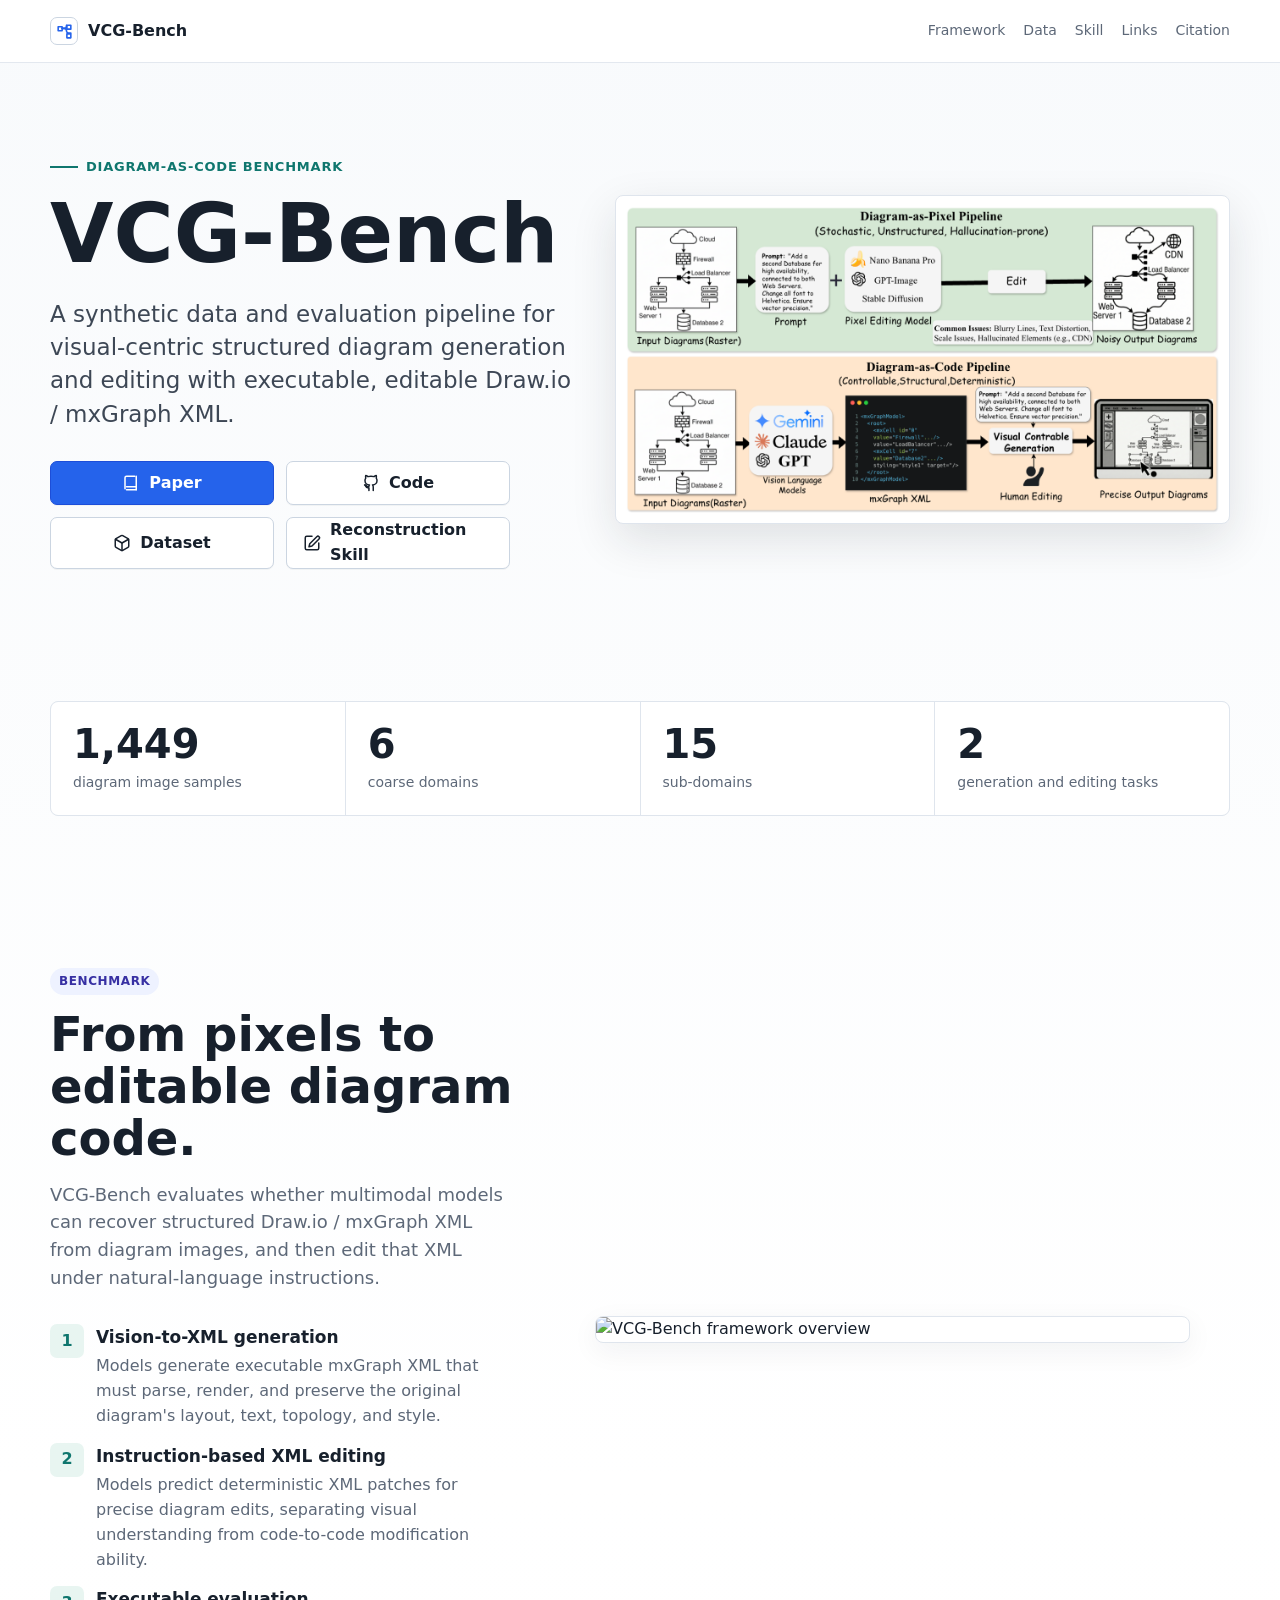
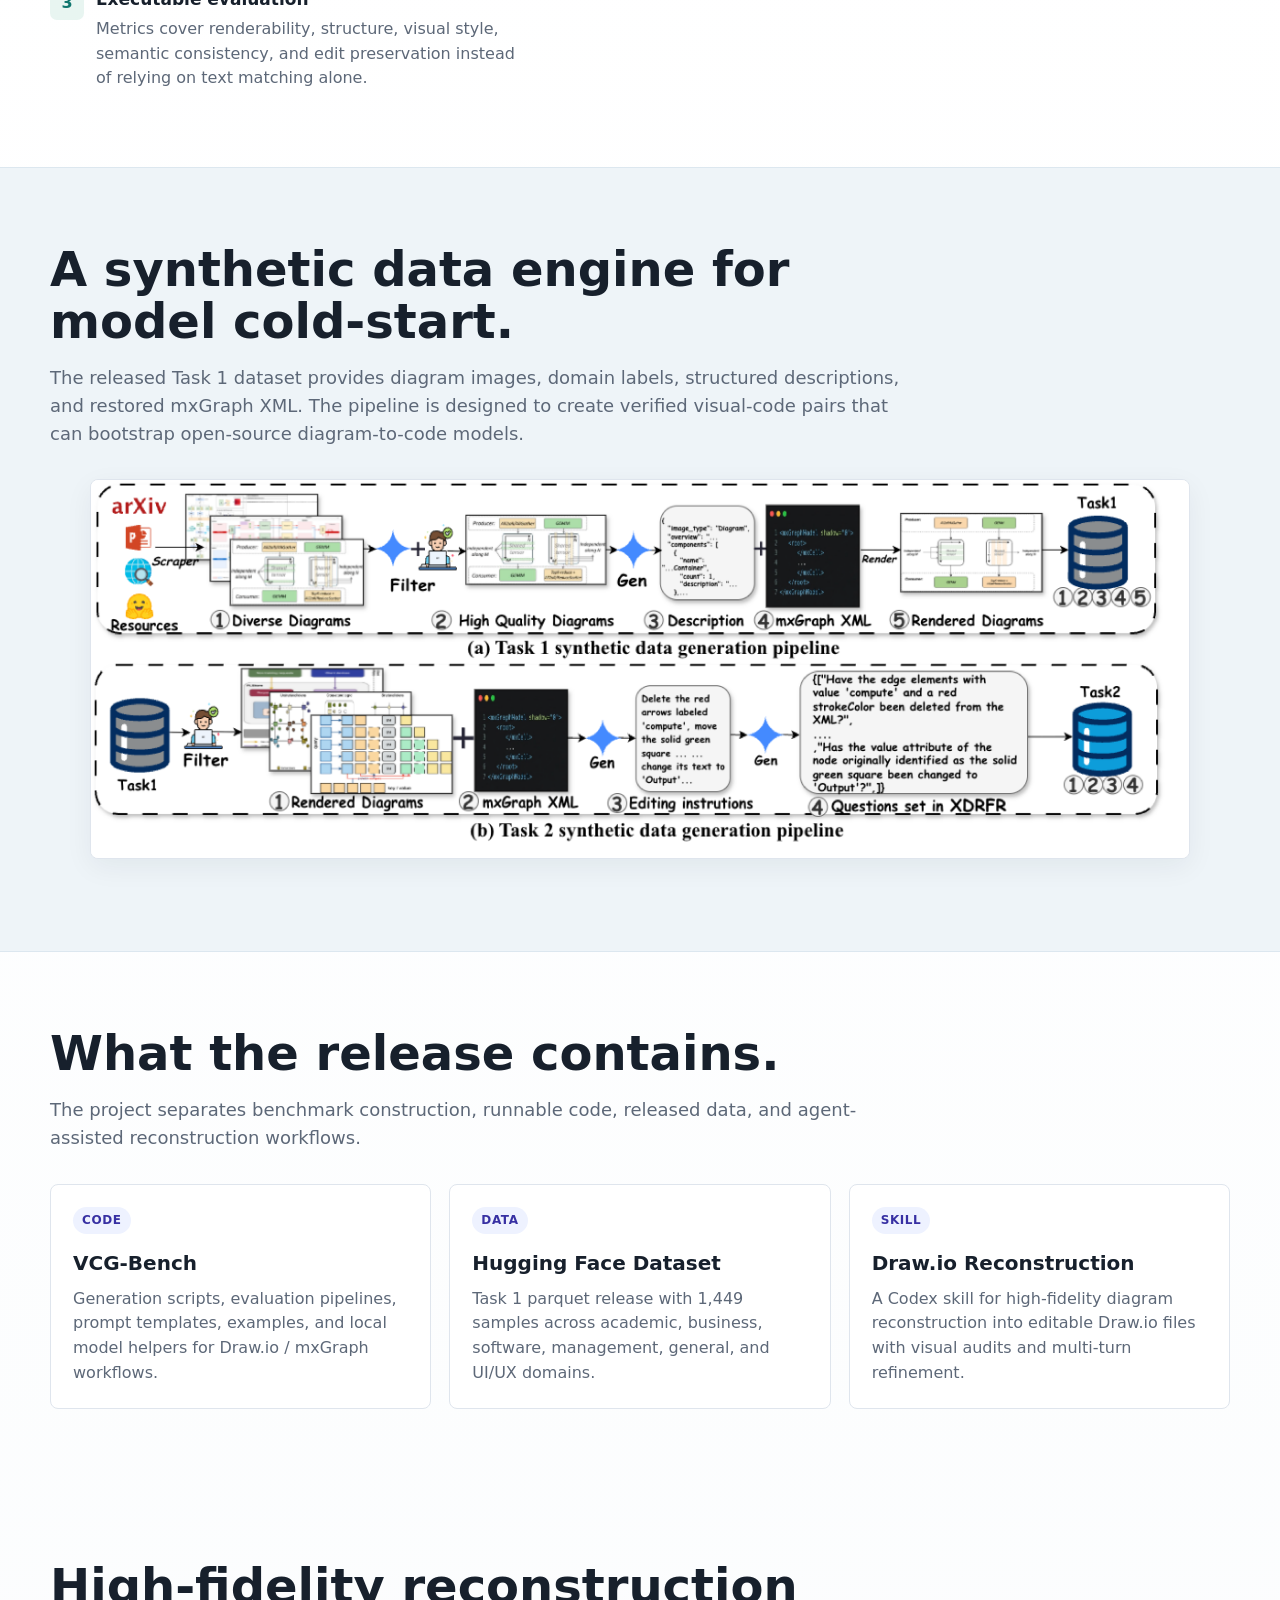
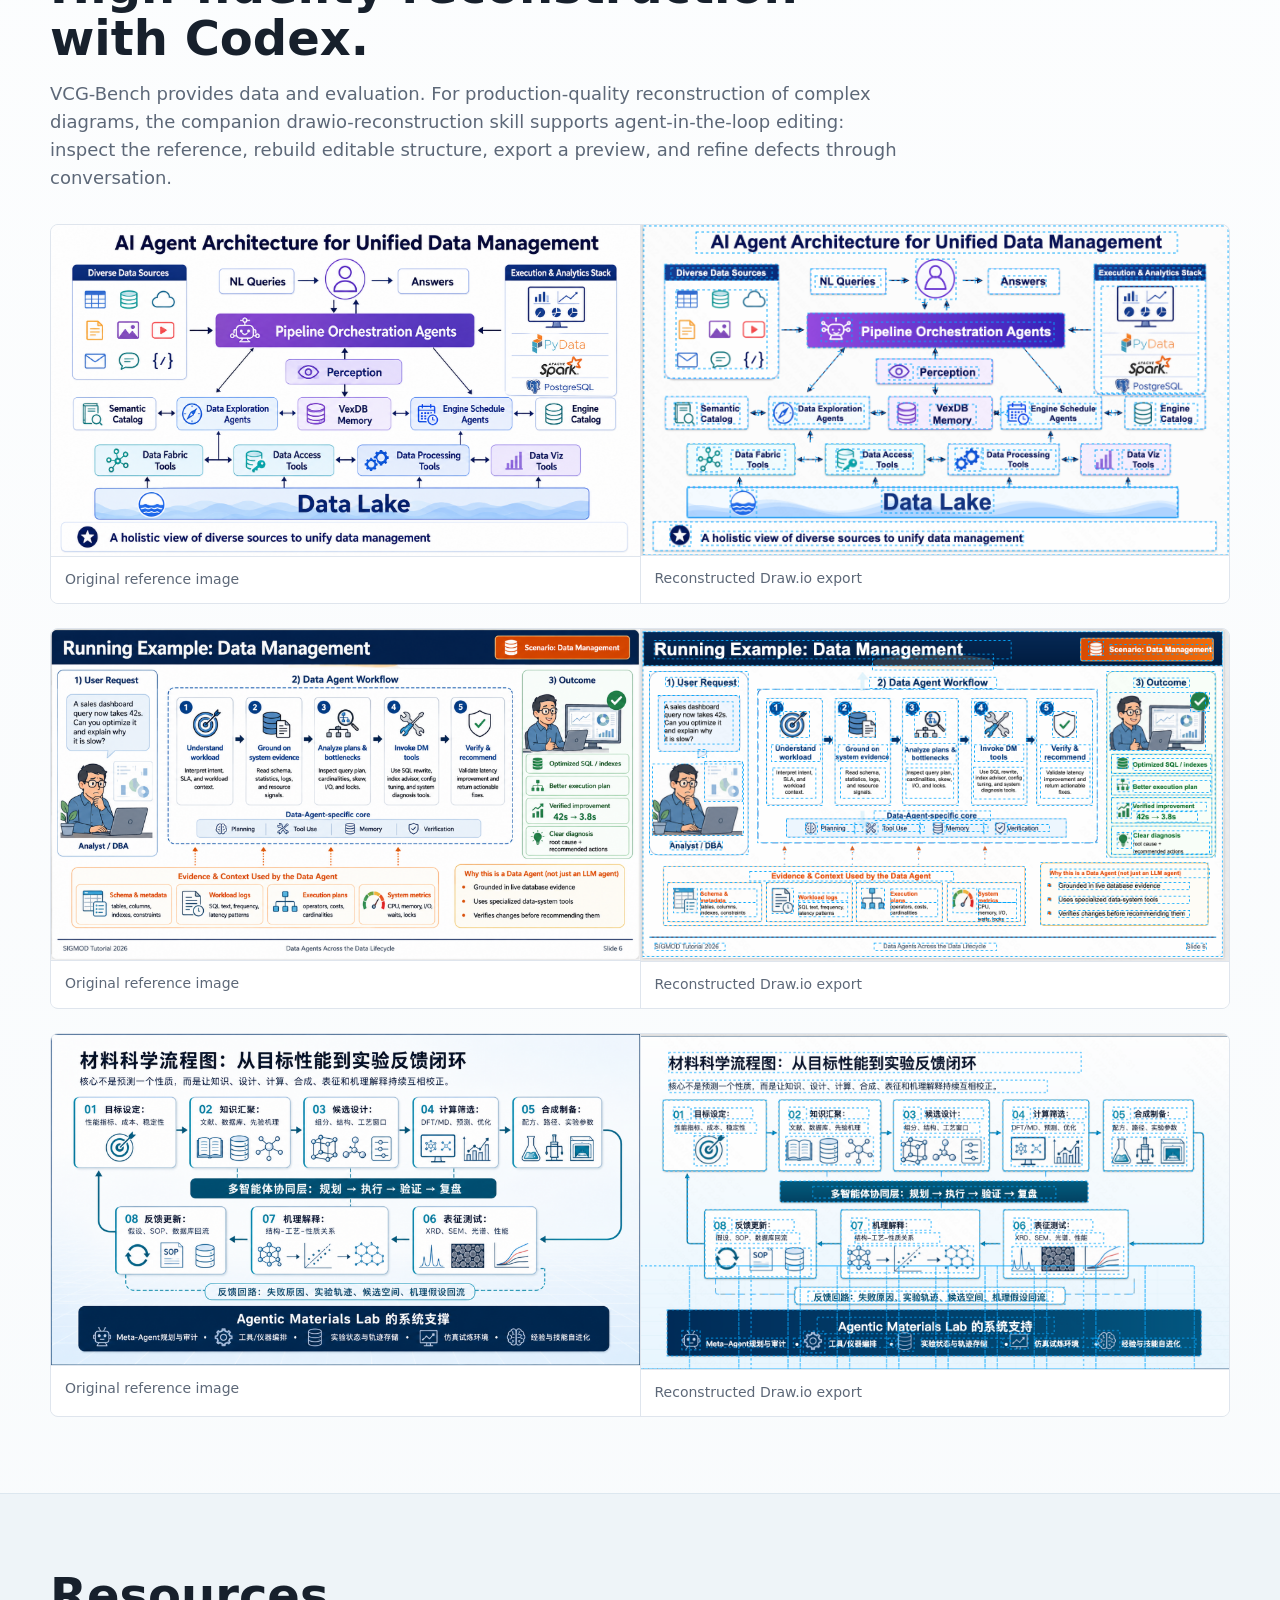
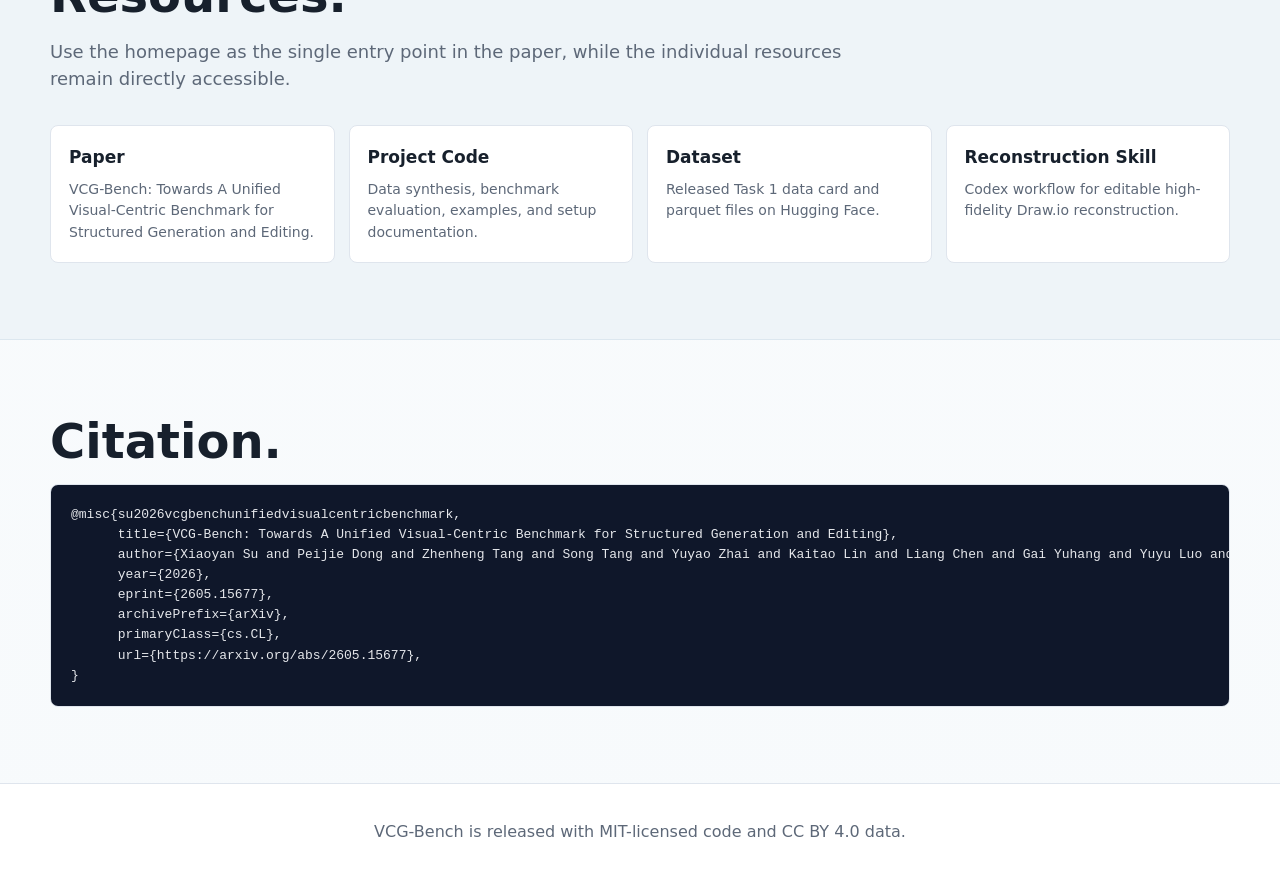
==== docs/index.html @ c1a91496 "docs: add project homepage" ====
<!doctype html>
<html lang="en">
<head>
  <meta charset="utf-8">
  <meta name="viewport" content="width=device-width, initial-scale=1">
  <title>VCG-Bench</title>
  <meta name="description" content="VCG-Bench: synthetic data and evaluation pipeline for visual-centric structured diagram generation and editing.">
  <style>
    :root {
      --ink: #17202c;
      --muted: #5d6878;
      --line: #dfe5ed;
      --paper: #ffffff;
      --soft: #f5f7fa;
      --blue: #2563eb;
      --green: #159a7a;
      --amber: #b7791f;
      --red: #b91c1c;
      --shadow: 0 16px 45px rgba(23, 32, 44, 0.12);
      color-scheme: light;
      font-family: Inter, ui-sans-serif, system-ui, -apple-system, BlinkMacSystemFont, "Segoe UI", sans-serif;
    }

    * { box-sizing: border-box; }

    html,
    body {
      max-width: 100%;
      overflow-x: hidden;
    }

    body {
      margin: 0;
      color: var(--ink);
      background:
        linear-gradient(180deg, #f8fafc 0%, #ffffff 26%, #f7fafc 100%);
      line-height: 1.55;
    }

    a { color: inherit; }

    .site-header {
      position: sticky;
      top: 0;
      z-index: 10;
      border-bottom: 1px solid rgba(223, 229, 237, 0.86);
      background: rgba(255, 255, 255, 0.92);
      backdrop-filter: blur(14px);
    }

    .nav {
      width: min(1180px, calc(100% - 32px));
      margin: 0 auto;
      min-height: 62px;
      display: flex;
      align-items: center;
      justify-content: space-between;
      gap: 20px;
    }

    .brand {
      display: inline-flex;
      align-items: center;
      gap: 10px;
      font-weight: 800;
      letter-spacing: 0;
      text-decoration: none;
      white-space: nowrap;
    }

    .mark {
      width: 28px;
      height: 28px;
      display: grid;
      place-items: center;
      border: 1px solid #cbd5e1;
      border-radius: 7px;
      background: #ffffff;
    }

    .mark svg { width: 19px; height: 19px; }

    .nav-links {
      display: flex;
      align-items: center;
      gap: 18px;
      color: var(--muted);
      font-size: 14px;
    }

    .nav-links a {
      text-decoration: none;
      white-space: nowrap;
    }

    .nav-links a:hover { color: var(--ink); }

    main {
      overflow: hidden;
    }

    .section {
      width: min(1180px, calc(100% - 32px));
      margin: 0 auto;
      padding: 76px 0;
    }

    .hero {
      padding-top: 88px;
      padding-bottom: 56px;
      display: grid;
      grid-template-columns: minmax(0, 0.92fr) minmax(360px, 1.08fr);
      gap: 42px;
      align-items: center;
    }

    .hero > *,
    .two-col > *,
    .case > * {
      min-width: 0;
    }

    .eyebrow {
      display: inline-flex;
      align-items: center;
      gap: 8px;
      margin-bottom: 18px;
      color: #0f766e;
      font-size: 13px;
      font-weight: 700;
      text-transform: uppercase;
      letter-spacing: 0.06em;
    }

    .eyebrow::before {
      content: "";
      width: 28px;
      height: 2px;
      background: #0f766e;
    }

    h1 {
      margin: 0;
      max-width: 860px;
      font-size: clamp(46px, 8vw, 82px);
      line-height: 0.96;
      letter-spacing: 0;
    }

    .subtitle {
      margin: 24px 0 0;
      max-width: 720px;
      color: #3d4755;
      font-size: clamp(18px, 2.1vw, 23px);
      line-height: 1.45;
    }

    .actions {
      display: grid;
      grid-template-columns: repeat(2, minmax(0, 1fr));
      gap: 12px;
      margin-top: 30px;
      max-width: 460px;
    }

    .button {
      display: inline-flex;
      align-items: center;
      justify-content: center;
      gap: 9px;
      min-height: 44px;
      padding: 0 16px;
      border: 1px solid #cbd5e1;
      border-radius: 7px;
      background: #ffffff;
      color: #17202c;
      font-weight: 700;
      text-decoration: none;
      box-shadow: 0 1px 0 rgba(23, 32, 44, 0.04);
    }

    .button.primary {
      border-color: #1d4ed8;
      background: #2563eb;
      color: #ffffff;
    }

    .button svg {
      width: 18px;
      height: 18px;
      flex: 0 0 auto;
    }

    .hero-media {
      margin: 0;
      padding: 10px;
      min-width: 0;
      width: 100%;
      max-width: 100%;
      border: 1px solid var(--line);
      border-radius: 8px;
      background: var(--paper);
      box-shadow: var(--shadow);
      overflow: hidden;
    }

    .hero-media img {
      display: block;
      width: 100%;
      max-width: 100%;
      height: auto;
      border-radius: 6px;
    }

    .stats {
      display: grid;
      grid-template-columns: repeat(4, 1fr);
      gap: 1px;
      overflow: hidden;
      border: 1px solid var(--line);
      border-radius: 8px;
      background: var(--line);
    }

    .stat {
      padding: 22px;
      background: #ffffff;
    }

    .stat strong {
      display: block;
      font-size: clamp(28px, 4vw, 40px);
      line-height: 1;
      letter-spacing: 0;
    }

    .stat span {
      display: block;
      margin-top: 8px;
      color: var(--muted);
      font-size: 14px;
    }

    .section-title {
      margin: 0 0 16px;
      max-width: 850px;
      font-size: clamp(30px, 4.4vw, 48px);
      line-height: 1.08;
      letter-spacing: 0;
    }

    .section-lead {
      margin: 0 0 32px;
      max-width: 850px;
      color: var(--muted);
      font-size: 18px;
    }

    .two-col {
      display: grid;
      grid-template-columns: minmax(0, 0.82fr) minmax(0, 1.18fr);
      gap: 36px;
      align-items: center;
    }

    .panel {
      min-width: 0;
      border: 1px solid var(--line);
      border-radius: 8px;
      background: #ffffff;
      box-shadow: 0 8px 28px rgba(23, 32, 44, 0.06);
      overflow: hidden;
    }

    .panel img {
      display: block;
      width: 100%;
      height: auto;
    }

    .story-list {
      display: grid;
      gap: 14px;
      margin-top: 22px;
    }

    .story-item {
      display: grid;
      grid-template-columns: 34px 1fr;
      gap: 12px;
      align-items: start;
    }

    .story-index {
      display: grid;
      place-items: center;
      width: 34px;
      height: 34px;
      border-radius: 7px;
      background: #e8f5f1;
      color: #0f766e;
      font-weight: 800;
    }

    .story-item h3 {
      margin: 0 0 4px;
      font-size: 17px;
    }

    .story-item p {
      margin: 0;
      color: var(--muted);
    }

    .band {
      background: #eef4f8;
      border-top: 1px solid #dce7ef;
      border-bottom: 1px solid #dce7ef;
    }

    .cards {
      display: grid;
      grid-template-columns: repeat(3, 1fr);
      gap: 18px;
    }

    .card {
      padding: 22px;
      border: 1px solid var(--line);
      border-radius: 8px;
      background: #ffffff;
    }

    .card h3 {
      margin: 0 0 8px;
      font-size: 20px;
    }

    .card p {
      margin: 0;
      color: var(--muted);
    }

    .chip {
      display: inline-flex;
      align-items: center;
      margin-bottom: 14px;
      padding: 4px 9px;
      border-radius: 999px;
      background: #eef2ff;
      color: #3730a3;
      font-size: 12px;
      font-weight: 800;
      text-transform: uppercase;
      letter-spacing: 0.05em;
    }

    .case-grid {
      display: grid;
      gap: 24px;
    }

    .case {
      min-width: 0;
      display: grid;
      grid-template-columns: 1fr 1fr;
      gap: 1px;
      overflow: hidden;
      border: 1px solid var(--line);
      border-radius: 8px;
      background: var(--line);
    }

    .case figure {
      margin: 0;
      background: #ffffff;
    }

    .case img {
      display: block;
      width: 100%;
      height: auto;
    }

    .case figcaption {
      padding: 12px 14px;
      color: var(--muted);
      font-size: 14px;
      border-top: 1px solid var(--line);
      background: #ffffff;
    }

    .links-grid {
      display: grid;
      grid-template-columns: repeat(4, 1fr);
      gap: 14px;
    }

    .resource {
      display: block;
      padding: 18px;
      min-height: 126px;
      border: 1px solid var(--line);
      border-radius: 8px;
      background: #ffffff;
      text-decoration: none;
    }

    .resource strong {
      display: block;
      margin-bottom: 8px;
      font-size: 17px;
    }

    .resource span {
      display: block;
      color: var(--muted);
      font-size: 14px;
    }

    .citation {
      margin: 0;
      padding: 20px;
      overflow: auto;
      border: 1px solid var(--line);
      border-radius: 8px;
      background: #0f172a;
      color: #e5e7eb;
      font-size: 13px;
      line-height: 1.55;
    }

    .site-footer {
      padding: 36px 0 48px;
      color: var(--muted);
      text-align: center;
      border-top: 1px solid var(--line);
      background: #ffffff;
    }

    @media (max-width: 920px) {
      .nav {
        align-items: flex-start;
        flex-direction: column;
        padding: 14px 0;
      }

      .nav-links {
        flex-wrap: wrap;
        gap: 12px;
      }

      .hero,
      .two-col,
      .case {
        grid-template-columns: 1fr;
      }

      .hero-media,
      .panel,
      .case,
      .panel img,
      .case img {
        width: 100%;
        max-width: 100%;
      }

      .hero-media {
        overflow-x: auto;
        -webkit-overflow-scrolling: touch;
      }

      .hero-media img {
        width: max(100%, 760px);
        max-width: none;
      }

      .hero {
        padding-top: 54px;
      }

      .stats,
      .cards,
      .links-grid {
        grid-template-columns: repeat(2, 1fr);
      }
    }

    @media (max-width: 580px) {
      .section {
        width: min(100% - 24px, 1180px);
        padding: 54px 0;
      }

      .hero {
        padding-top: 42px;
      }

      .stats,
      .cards,
      .links-grid {
        grid-template-columns: 1fr;
      }

      .actions {
        grid-template-columns: 1fr;
        max-width: none;
      }

      .button {
        width: 100%;
      }
    }
  </style>
</head>
<body>
  <header class="site-header">
    <nav class="nav" aria-label="Primary">
      <a class="brand" href="#">
        <span class="mark" aria-hidden="true">
          <svg viewBox="0 0 24 24" fill="none" stroke="#2563eb" stroke-width="2" stroke-linecap="round" stroke-linejoin="round">
            <path d="M4 6h5v5H4z"></path>
            <path d="M15 4h5v5h-5z"></path>
            <path d="M15 15h5v5h-5z"></path>
            <path d="M9 8h2.5a3 3 0 0 1 3 3v0a3 3 0 0 0 3 3H20"></path>
            <path d="M9 8h2.5a3 3 0 0 0 3-3V4"></path>
          </svg>
        </span>
        VCG-Bench
      </a>
      <div class="nav-links">
        <a href="#framework">Framework</a>
        <a href="#data">Data</a>
        <a href="#skill">Skill</a>
        <a href="#links">Links</a>
        <a href="#citation">Citation</a>
      </div>
    </nav>
  </header>

  <main>
    <section class="section hero">
      <div>
        <div class="eyebrow">Diagram-as-Code Benchmark</div>
        <h1>VCG-Bench</h1>
        <p class="subtitle">A synthetic data and evaluation pipeline for visual-centric structured diagram generation and editing with executable, editable Draw.io / mxGraph XML.</p>
        <div class="actions">
          <a class="button primary" href="https://arxiv.org/abs/2605.15677">
            <svg viewBox="0 0 24 24" fill="none" stroke="currentColor" stroke-width="2" stroke-linecap="round" stroke-linejoin="round" aria-hidden="true"><path d="M4 19.5V5a2 2 0 0 1 2-2h11"></path><path d="M6 17h13"></path><path d="M6 21h13"></path><path d="M19 3v18"></path></svg>
            Paper
          </a>
          <a class="button" href="https://github.com/sxy1499894281/VCG-Bench">
            <svg viewBox="0 0 24 24" fill="none" stroke="currentColor" stroke-width="2" stroke-linecap="round" stroke-linejoin="round" aria-hidden="true"><path d="M15 22v-4a4.8 4.8 0 0 0-1-3.5c3 0 6-2 6-5.5.08-1.25-.27-2.48-1-3.5.28-1.15.28-2.35 0-3.5 0 0-1 0-3 1.5-2.64-.5-5.36-.5-8 0C6 2 5 2 5 2c-.3 1.15-.3 2.35 0 3.5A5.4 5.4 0 0 0 4 9c0 3.5 3 5.5 6 5.5-.39.49-.68 1.3-.75 2.05-.68.31-2.4.85-3.45-.98 0 0-.63-1.15-1.82-1.24 0 0-1.16-.02-.08.72 0 0 .78.37 1.32 1.77 0 0 .7 2.14 4.02 1.42V22"></path></svg>
            Code
          </a>
          <a class="button" href="https://huggingface.co/datasets/sxy1620348809/VCG-Bench">
            <svg viewBox="0 0 24 24" fill="none" stroke="currentColor" stroke-width="2" stroke-linecap="round" stroke-linejoin="round" aria-hidden="true"><path d="M21 16V8a2 2 0 0 0-1-1.73l-7-4a2 2 0 0 0-2 0l-7 4A2 2 0 0 0 3 8v8a2 2 0 0 0 1 1.73l7 4a2 2 0 0 0 2 0l7-4A2 2 0 0 0 21 16z"></path><path d="M3.3 7 12 12l8.7-5"></path><path d="M12 22V12"></path></svg>
            Dataset
          </a>
          <a class="button" href="https://github.com/sxy1499894281/drawio-reconstruction">
            <svg viewBox="0 0 24 24" fill="none" stroke="currentColor" stroke-width="2" stroke-linecap="round" stroke-linejoin="round" aria-hidden="true"><path d="M12 3H5a2 2 0 0 0-2 2v14a2 2 0 0 0 2 2h14a2 2 0 0 0 2-2v-7"></path><path d="M18.37 3.63a2.12 2.12 0 0 1 3 3L12 16l-4 1 1-4Z"></path></svg>
            Reconstruction Skill
          </a>
        </div>
      </div>
      <figure class="hero-media" aria-label="Diagram-as-pixel versus diagram-as-code pipeline">
        <img src="assets/figures/teaser_symbol_logic.png" alt="Diagram-as-pixel pipeline compared with diagram-as-code pipeline">
      </figure>
    </section>

    <section class="section" aria-label="Dataset summary">
      <div class="stats">
        <div class="stat"><strong>1,449</strong><span>diagram image samples</span></div>
        <div class="stat"><strong>6</strong><span>coarse domains</span></div>
        <div class="stat"><strong>15</strong><span>sub-domains</span></div>
        <div class="stat"><strong>2</strong><span>generation and editing tasks</span></div>
      </div>
    </section>

    <section id="framework" class="section two-col">
      <div>
        <span class="chip">Benchmark</span>
        <h2 class="section-title">From pixels to editable diagram code.</h2>
        <p class="section-lead">VCG-Bench evaluates whether multimodal models can recover structured Draw.io / mxGraph XML from diagram images, and then edit that XML under natural-language instructions.</p>
        <div class="story-list">
          <div class="story-item">
            <div class="story-index">1</div>
            <div>
              <h3>Vision-to-XML generation</h3>
              <p>Models generate executable mxGraph XML that must parse, render, and preserve the original diagram's layout, text, topology, and style.</p>
            </div>
          </div>
          <div class="story-item">
            <div class="story-index">2</div>
            <div>
              <h3>Instruction-based XML editing</h3>
              <p>Models predict deterministic XML patches for precise diagram edits, separating visual understanding from code-to-code modification ability.</p>
            </div>
          </div>
          <div class="story-item">
            <div class="story-index">3</div>
            <div>
              <h3>Executable evaluation</h3>
              <p>Metrics cover renderability, structure, visual style, semantic consistency, and edit preservation instead of relying on text matching alone.</p>
            </div>
          </div>
        </div>
      </div>
      <figure class="panel">
        <img src="assets/figures/framework_official.png" alt="VCG-Bench framework overview">
      </figure>
    </section>

    <section id="data" class="band">
      <div class="section">
        <h2 class="section-title">A synthetic data engine for model cold-start.</h2>
        <p class="section-lead">The released Task 1 dataset provides diagram images, domain labels, structured descriptions, and restored mxGraph XML. The pipeline is designed to create verified visual-code pairs that can bootstrap open-source diagram-to-code models.</p>
        <figure class="panel">
          <img src="assets/figures/data_pipeline.png" alt="VCG-Bench synthetic data construction pipeline">
        </figure>
      </div>
    </section>

    <section class="section">
      <h2 class="section-title">What the release contains.</h2>
      <p class="section-lead">The project separates benchmark construction, runnable code, released data, and agent-assisted reconstruction workflows.</p>
      <div class="cards">
        <article class="card">
          <span class="chip">Code</span>
          <h3>VCG-Bench</h3>
          <p>Generation scripts, evaluation pipelines, prompt templates, examples, and local model helpers for Draw.io / mxGraph workflows.</p>
        </article>
        <article class="card">
          <span class="chip">Data</span>
          <h3>Hugging Face Dataset</h3>
          <p>Task 1 parquet release with 1,449 samples across academic, business, software, management, general, and UI/UX domains.</p>
        </article>
        <article class="card">
          <span class="chip">Skill</span>
          <h3>Draw.io Reconstruction</h3>
          <p>A Codex skill for high-fidelity diagram reconstruction into editable Draw.io files with visual audits and multi-turn refinement.</p>
        </article>
      </div>
    </section>

    <section id="skill" class="section">
      <h2 class="section-title">High-fidelity reconstruction with Codex.</h2>
      <p class="section-lead">VCG-Bench provides data and evaluation. For production-quality reconstruction of complex diagrams, the companion drawio-reconstruction skill supports agent-in-the-loop editing: inspect the reference, rebuild editable structure, export a preview, and refine defects through conversation.</p>
      <div class="case-grid">
        <div class="case">
          <figure>
            <img src="assets/cases/data_lake_original.png" alt="Original data lake diagram">
            <figcaption>Original reference image</figcaption>
          </figure>
          <figure>
            <img src="assets/cases/data_lake_drawio.png" alt="Reconstructed data lake Draw.io export">
            <figcaption>Reconstructed Draw.io export</figcaption>
          </figure>
        </div>
        <div class="case">
          <figure>
            <img src="assets/cases/data_man_original.png" alt="Original data management diagram">
            <figcaption>Original reference image</figcaption>
          </figure>
          <figure>
            <img src="assets/cases/data_man_drawio.png" alt="Reconstructed data management Draw.io export">
            <figcaption>Reconstructed Draw.io export</figcaption>
          </figure>
        </div>
        <div class="case">
          <figure>
            <img src="assets/cases/data_sci2_original.png" alt="Original scientific data diagram">
            <figcaption>Original reference image</figcaption>
          </figure>
          <figure>
            <img src="assets/cases/data_sci2_drawio.png" alt="Reconstructed scientific data Draw.io export">
            <figcaption>Reconstructed Draw.io export</figcaption>
          </figure>
        </div>
      </div>
    </section>

    <section id="links" class="band">
      <div class="section">
        <h2 class="section-title">Resources.</h2>
        <p class="section-lead">Use the homepage as the single entry point in the paper, while the individual resources remain directly accessible.</p>
        <div class="links-grid">
          <a class="resource" href="https://arxiv.org/abs/2605.15677">
            <strong>Paper</strong>
            <span>VCG-Bench: Towards A Unified Visual-Centric Benchmark for Structured Generation and Editing.</span>
          </a>
          <a class="resource" href="https://github.com/sxy1499894281/VCG-Bench">
            <strong>Project Code</strong>
            <span>Data synthesis, benchmark evaluation, examples, and setup documentation.</span>
          </a>
          <a class="resource" href="https://huggingface.co/datasets/sxy1620348809/VCG-Bench">
            <strong>Dataset</strong>
            <span>Released Task 1 data card and parquet files on Hugging Face.</span>
          </a>
          <a class="resource" href="https://github.com/sxy1499894281/drawio-reconstruction">
            <strong>Reconstruction Skill</strong>
            <span>Codex workflow for editable high-fidelity Draw.io reconstruction.</span>
          </a>
        </div>
      </div>
    </section>

    <section id="citation" class="section">
      <h2 class="section-title">Citation.</h2>
      <pre class="citation"><code>@misc{su2026vcgbenchunifiedvisualcentricbenchmark,
      title={VCG-Bench: Towards A Unified Visual-Centric Benchmark for Structured Generation and Editing},
      author={Xiaoyan Su and Peijie Dong and Zhenheng Tang and Song Tang and Yuyao Zhai and Kaitao Lin and Liang Chen and Gai Yuhang and Yuyu Luo and Qiang Wang and Xiaowen Chu},
      year={2026},
      eprint={2605.15677},
      archivePrefix={arXiv},
      primaryClass={cs.CL},
      url={https://arxiv.org/abs/2605.15677},
}</code></pre>
    </section>
  </main>

  <footer class="site-footer">
    VCG-Bench is released with MIT-licensed code and CC BY 4.0 data.
  </footer>
</body>
</html>
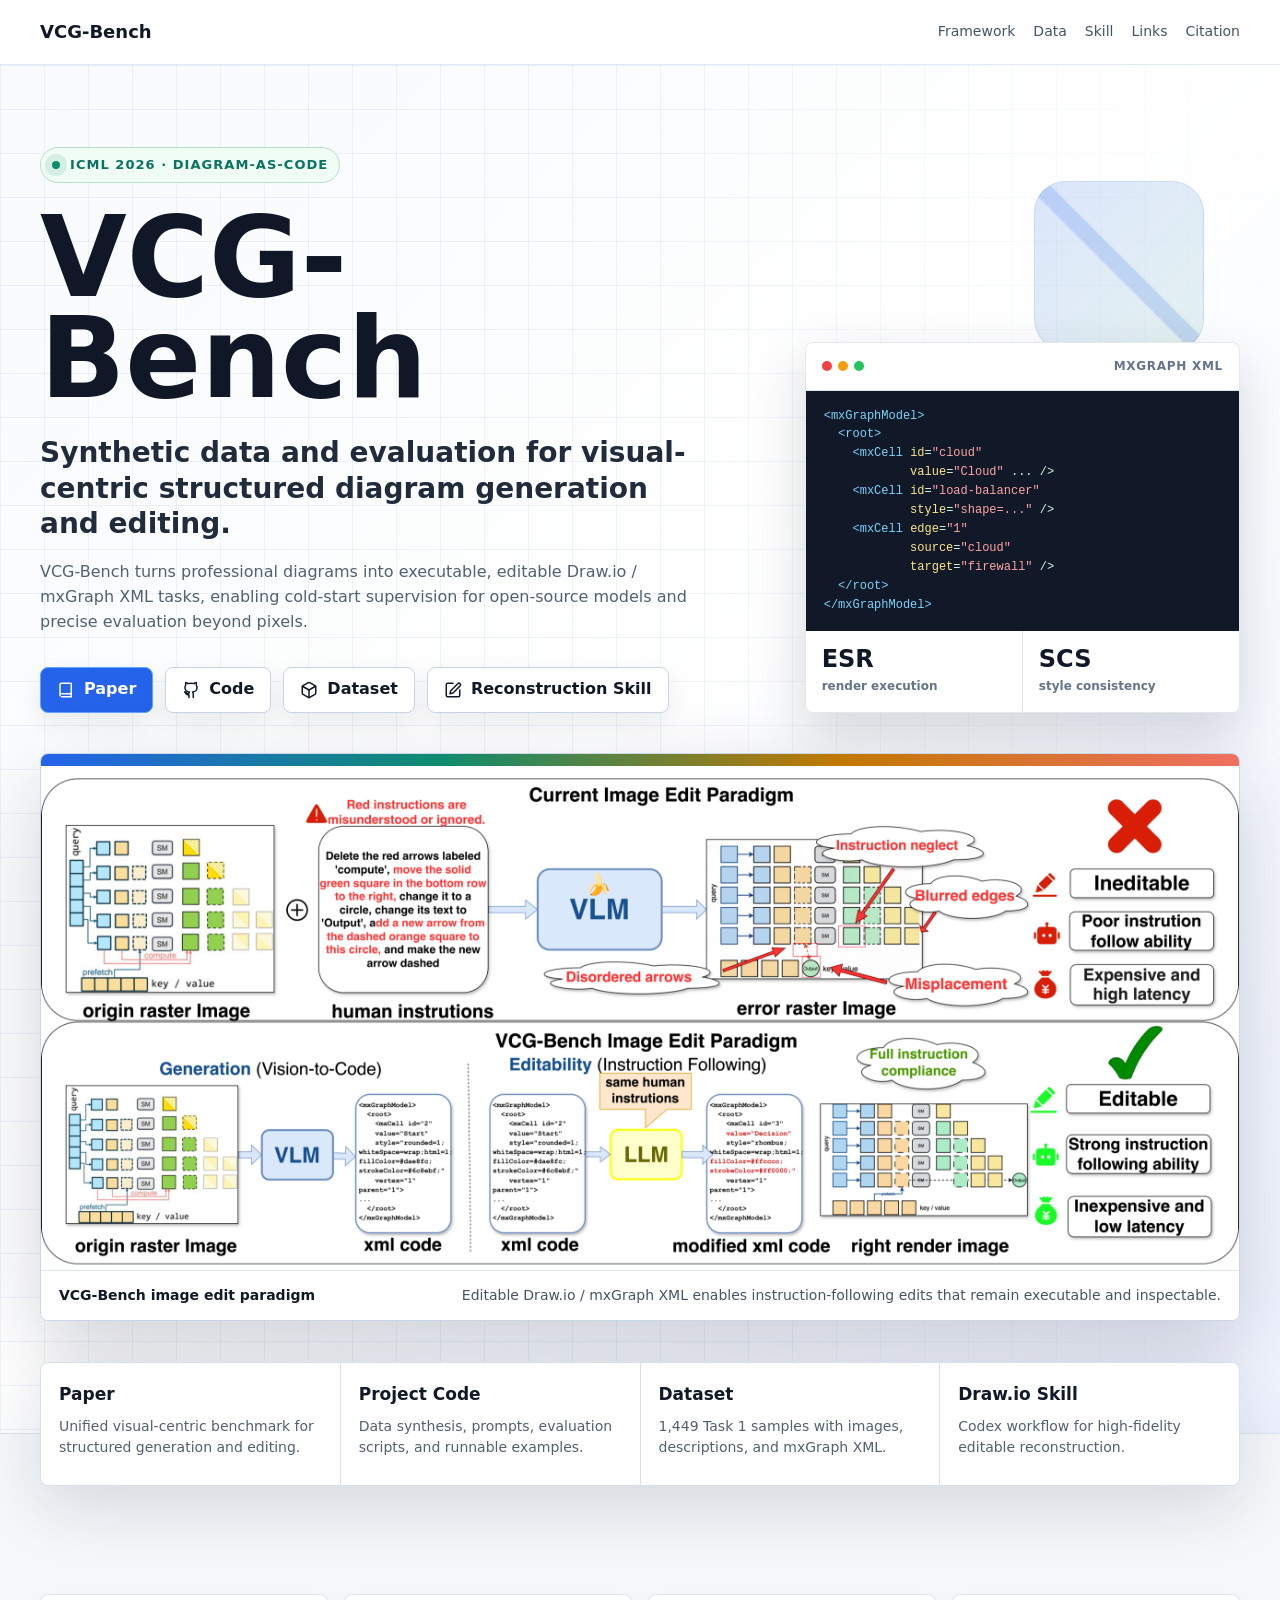
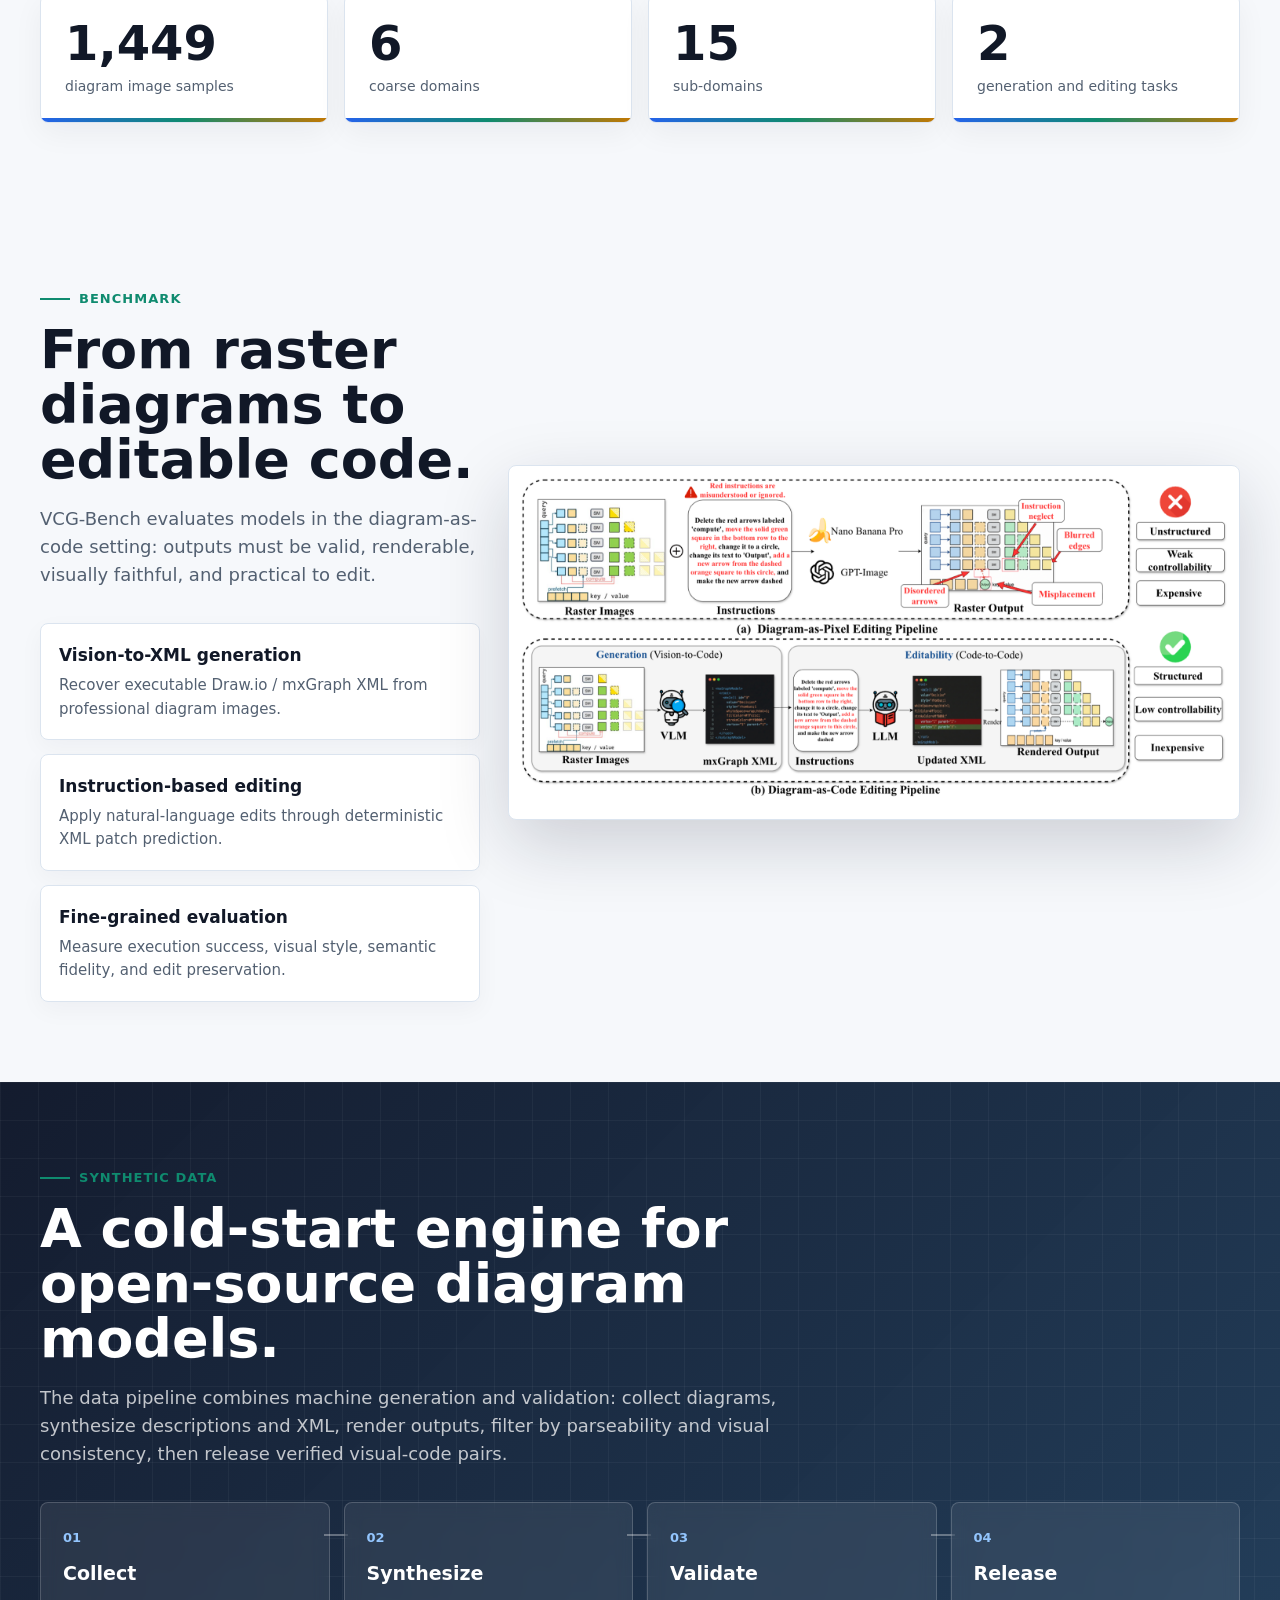
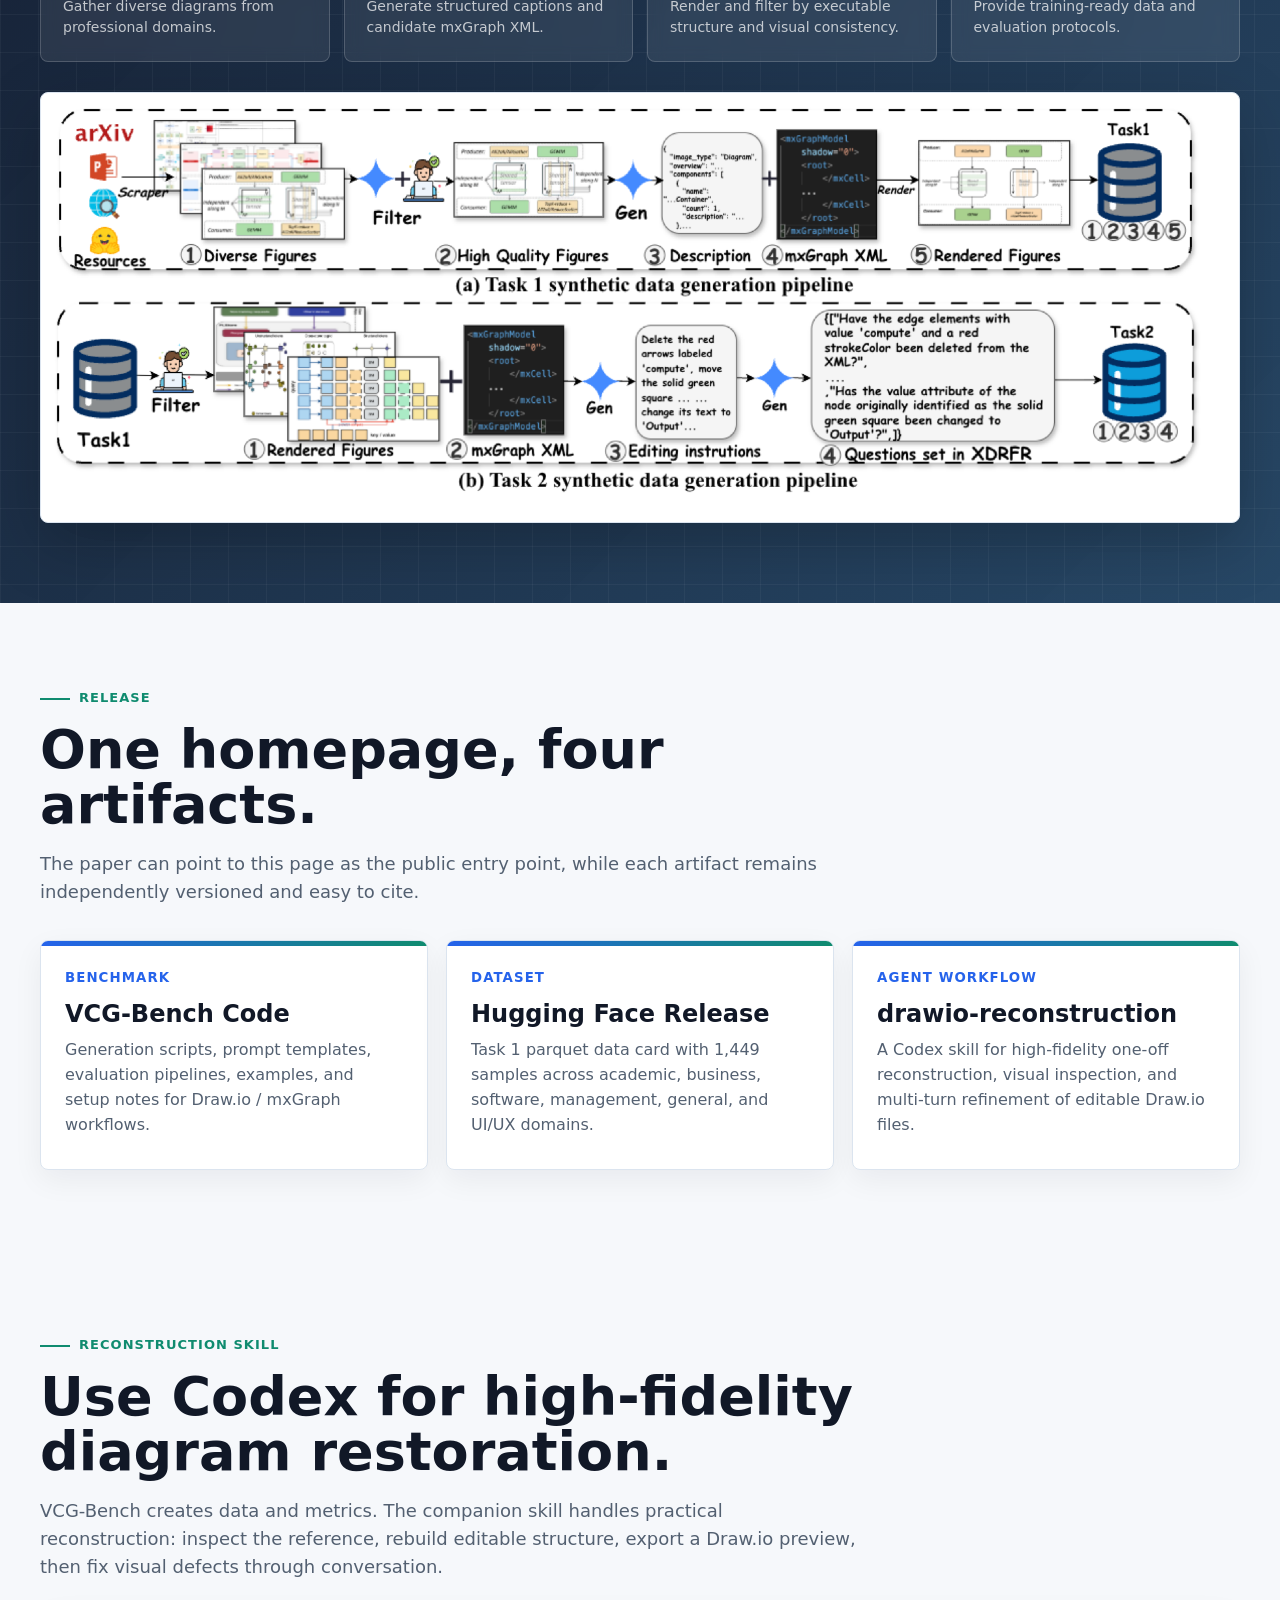
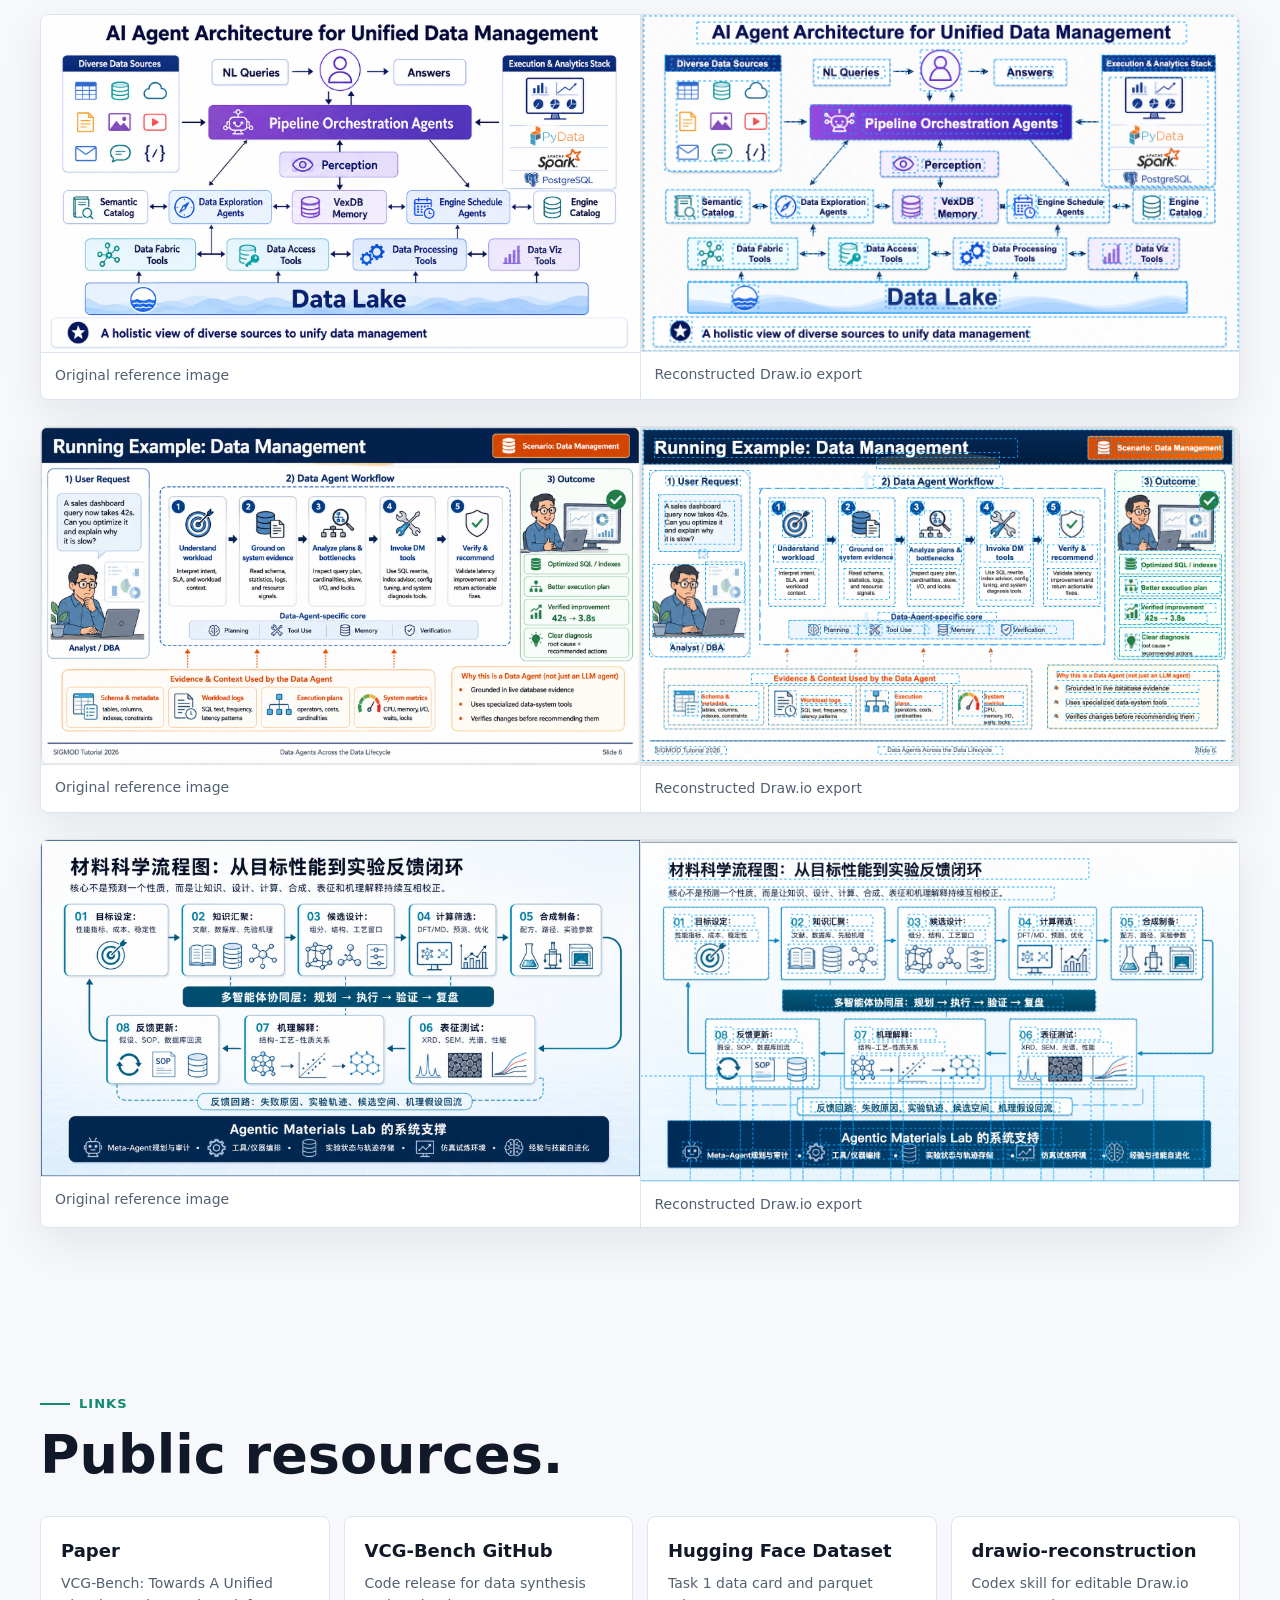
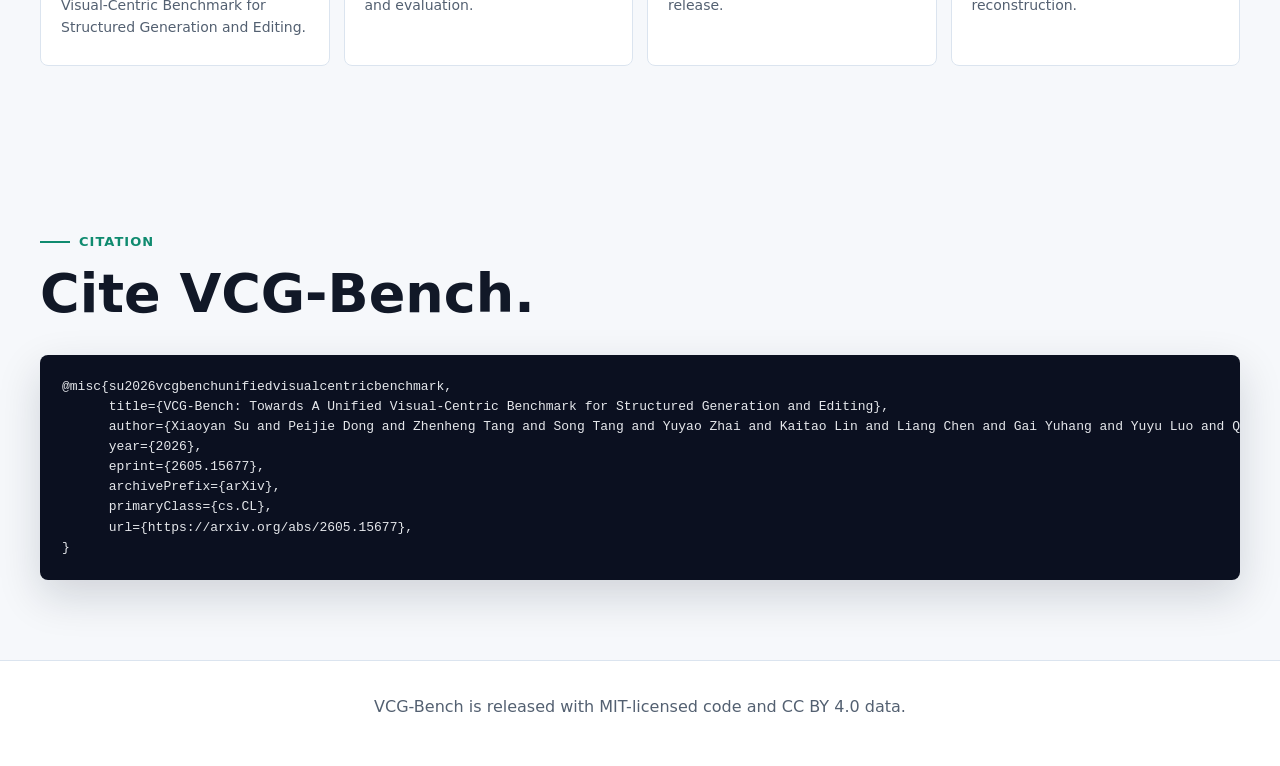
==== commit 6a989e97: "docs: refresh project homepage" ====
--- a/docs/index.html
+++ b/docs/index.html
@@ -7,51 +7,55 @@
   <meta name="description" content="VCG-Bench: synthetic data and evaluation pipeline for visual-centric structured diagram generation and editing.">
   <style>
     :root {
-      --ink: #17202c;
-      --muted: #5d6878;
-      --line: #dfe5ed;
+      --ink: #111827;
+      --muted: #536071;
+      --line: #d9e2ec;
       --paper: #ffffff;
-      --soft: #f5f7fa;
       --blue: #2563eb;
-      --green: #159a7a;
-      --amber: #b7791f;
-      --red: #b91c1c;
-      --shadow: 0 16px 45px rgba(23, 32, 44, 0.12);
+      --blue-dark: #1e3a8a;
+      --green: #0f8b6f;
+      --amber: #c27803;
+      --coral: #ef6f61;
+      --navy: #0f172a;
+      --shadow: 0 24px 70px rgba(15, 23, 42, 0.18);
+      font-family: Inter, ui-sans-serif, system-ui, -apple-system, BlinkMacSystemFont, "Segoe UI", sans-serif;
       color-scheme: light;
-      font-family: Inter, ui-sans-serif, system-ui, -apple-system, BlinkMacSystemFont, "Segoe UI", sans-serif;
     }
 
     * { box-sizing: border-box; }
 
-    html,
-    body {
+    html {
+      scroll-behavior: smooth;
       max-width: 100%;
       overflow-x: hidden;
     }
 
     body {
       margin: 0;
+      max-width: 100%;
+      overflow-x: hidden;
       color: var(--ink);
-      background:
-        linear-gradient(180deg, #f8fafc 0%, #ffffff 26%, #f7fafc 100%);
+      background: #f6f8fb;
       line-height: 1.55;
     }
 
     a { color: inherit; }
+
+    img { max-width: 100%; }
 
     .site-header {
       position: sticky;
       top: 0;
-      z-index: 10;
-      border-bottom: 1px solid rgba(223, 229, 237, 0.86);
-      background: rgba(255, 255, 255, 0.92);
-      backdrop-filter: blur(14px);
+      z-index: 20;
+      border-bottom: 1px solid rgba(217, 226, 236, 0.72);
+      background: rgba(255, 255, 255, 0.82);
+      backdrop-filter: blur(18px);
     }
 
     .nav {
-      width: min(1180px, calc(100% - 32px));
+      width: min(1200px, calc(100% - 32px));
+      min-height: 64px;
       margin: 0 auto;
-      min-height: 62px;
       display: flex;
       align-items: center;
       justify-content: space-between;
@@ -61,30 +65,18 @@
     .brand {
       display: inline-flex;
       align-items: center;
-      gap: 10px;
-      font-weight: 800;
-      letter-spacing: 0;
+      color: #101828;
+      font-size: 18px;
+      font-weight: 850;
       text-decoration: none;
       white-space: nowrap;
     }
-
-    .mark {
-      width: 28px;
-      height: 28px;
-      display: grid;
-      place-items: center;
-      border: 1px solid #cbd5e1;
-      border-radius: 7px;
-      background: #ffffff;
-    }
-
-    .mark svg { width: 19px; height: 19px; }
 
     .nav-links {
       display: flex;
       align-items: center;
       gap: 18px;
-      color: var(--muted);
+      color: #475467;
       font-size: 14px;
     }
 
@@ -93,74 +85,124 @@
       white-space: nowrap;
     }
 
-    .nav-links a:hover { color: var(--ink); }
-
-    main {
+    .nav-links a:hover { color: var(--blue); }
+
+    .hero-shell {
+      position: relative;
+      min-height: 760px;
       overflow: hidden;
+      border-bottom: 1px solid #dbe4ef;
+      background:
+        linear-gradient(135deg, rgba(248, 250, 252, 0.98) 0%, rgba(255, 255, 255, 0.94) 48%, rgba(237, 242, 255, 0.88) 100%);
+      color: var(--ink);
+      isolation: isolate;
+    }
+
+    .hero-shell::before {
+      content: "";
+      position: absolute;
+      inset: 0;
+      background:
+        linear-gradient(rgba(37, 99, 235, 0.075) 1px, transparent 1px),
+        linear-gradient(90deg, rgba(15, 139, 111, 0.07) 1px, transparent 1px);
+      background-size: 44px 44px;
+      mask-image: linear-gradient(90deg, black 0%, black 54%, transparent 100%);
+      z-index: -1;
+    }
+
+    .hero-shell::after {
+      content: "";
+      position: absolute;
+      right: max(36px, calc((100vw - 1200px) / 2 + 36px));
+      top: 116px;
+      z-index: 0;
+      width: 168px;
+      height: 168px;
+      border: 1px solid rgba(37, 99, 235, 0.12);
+      border-radius: 32px;
+      background:
+        linear-gradient(135deg, rgba(37, 99, 235, 0.16), rgba(15, 139, 111, 0.1)),
+        linear-gradient(45deg, transparent 46%, rgba(37, 99, 235, 0.18) 47%, rgba(37, 99, 235, 0.18) 53%, transparent 54%);
+      pointer-events: none;
     }
 
     .section {
-      width: min(1180px, calc(100% - 32px));
+      width: min(1200px, calc(100% - 32px));
       margin: 0 auto;
-      padding: 76px 0;
+      padding: 80px 0;
     }
 
     .hero {
-      padding-top: 88px;
-      padding-bottom: 56px;
+      position: relative;
+      z-index: 1;
+      min-height: calc(760px - 64px);
       display: grid;
-      grid-template-columns: minmax(0, 0.92fr) minmax(360px, 1.08fr);
-      gap: 42px;
-      align-items: center;
-    }
-
-    .hero > *,
-    .two-col > *,
-    .case > * {
+      grid-template-columns: minmax(0, 0.94fr) minmax(320px, 0.56fr);
+      gap: 34px;
+      align-items: end;
+      padding-top: 82px;
+      padding-bottom: 112px;
+    }
+
+    .hero-copy {
+      max-width: 690px;
+      align-self: center;
       min-width: 0;
     }
 
     .eyebrow {
       display: inline-flex;
       align-items: center;
-      gap: 8px;
-      margin-bottom: 18px;
-      color: #0f766e;
+      gap: 10px;
+      padding: 7px 11px;
+      border: 1px solid #b8ddce;
+      border-radius: 999px;
+      background: rgba(240, 253, 244, 0.9);
+      color: #08745e;
       font-size: 13px;
-      font-weight: 700;
+      font-weight: 800;
+      letter-spacing: 0.08em;
       text-transform: uppercase;
-      letter-spacing: 0.06em;
     }
 
     .eyebrow::before {
       content: "";
-      width: 28px;
-      height: 2px;
-      background: #0f766e;
+      width: 8px;
+      height: 8px;
+      border-radius: 50%;
+      background: #0f8b6f;
+      box-shadow: 0 0 0 7px rgba(15, 139, 111, 0.12);
     }
 
     h1 {
-      margin: 0;
-      max-width: 860px;
-      font-size: clamp(46px, 8vw, 82px);
-      line-height: 0.96;
+      margin: 24px 0 0;
+      color: #101828;
+      font-size: 112px;
+      line-height: 0.9;
       letter-spacing: 0;
     }
 
-    .subtitle {
-      margin: 24px 0 0;
-      max-width: 720px;
-      color: #3d4755;
-      font-size: clamp(18px, 2.1vw, 23px);
-      line-height: 1.45;
-    }
-
-    .actions {
-      display: grid;
-      grid-template-columns: repeat(2, minmax(0, 1fr));
+    .hero-subtitle {
+      margin: 26px 0 0;
+      max-width: 650px;
+      color: #202b3c;
+      font-size: 28px;
+      line-height: 1.28;
+      font-weight: 650;
+    }
+
+    .hero-note {
+      margin: 18px 0 0;
+      max-width: 660px;
+      color: #526171;
+      font-size: 16px;
+    }
+
+    .hero-actions {
+      display: flex;
+      flex-wrap: wrap;
       gap: 12px;
-      margin-top: 30px;
-      max-width: 460px;
+      margin-top: 32px;
     }
 
     .button {
@@ -168,21 +210,35 @@
       align-items: center;
       justify-content: center;
       gap: 9px;
-      min-height: 44px;
+      min-height: 46px;
       padding: 0 16px;
-      border: 1px solid #cbd5e1;
-      border-radius: 7px;
-      background: #ffffff;
-      color: #17202c;
-      font-weight: 700;
+      border: 1px solid #cad5e4;
+      border-radius: 8px;
+      color: #101828;
+      background: #ffffff;
+      font-weight: 800;
       text-decoration: none;
-      box-shadow: 0 1px 0 rgba(23, 32, 44, 0.04);
+      box-shadow: 0 10px 26px rgba(15, 23, 42, 0.08);
+      transition: transform 160ms ease, border-color 160ms ease, background 160ms ease;
+    }
+
+    .button:hover {
+      transform: translateY(-2px);
+      border-color: rgba(37, 99, 235, 0.45);
+      background: #f8fbff;
     }
 
     .button.primary {
-      border-color: #1d4ed8;
+      border-color: #60a5fa;
+      color: #ffffff;
       background: #2563eb;
-      color: #ffffff;
+    }
+
+    .button.light {
+      color: var(--ink);
+      border-color: #cad5e4;
+      background: #ffffff;
+      box-shadow: 0 8px 24px rgba(15, 23, 42, 0.08);
     }
 
     .button svg {
@@ -191,131 +247,374 @@
       flex: 0 0 auto;
     }
 
-    .hero-media {
+    .hero-card {
+      position: relative;
+      width: 100%;
+      min-width: 0;
+      border: 1px solid rgba(15, 23, 42, 0.1);
+      border-radius: 8px;
+      background: rgba(255, 255, 255, 0.94);
+      color: var(--ink);
+      box-shadow: 0 22px 54px rgba(15, 23, 42, 0.16);
+      overflow: hidden;
+      backdrop-filter: blur(14px);
+    }
+
+    .hero-figure {
+      position: relative;
+      grid-column: 1 / -1;
+      min-width: 0;
+      margin: 6px 0 0;
+      border: 1px solid #cbd7e6;
+      border-radius: 8px;
+      background: #ffffff;
+      box-shadow: 0 28px 80px rgba(15, 23, 42, 0.18);
+      overflow: hidden;
+    }
+
+    .hero-figure::before {
+      content: "";
+      display: block;
+      height: 12px;
+      background: linear-gradient(90deg, #2563eb, #0f8b6f, #c27803, #ef6f61);
+    }
+
+    .hero-figure img {
+      display: block;
+      width: 100%;
+      background: #ffffff;
+    }
+
+    .hero-figure figcaption {
+      display: flex;
+      align-items: center;
+      justify-content: space-between;
+      gap: 20px;
+      padding: 14px 18px;
+      border-top: 1px solid #dbe4ef;
+      color: #475467;
+      font-size: 14px;
+      background: #ffffff;
+    }
+
+    .hero-figure figcaption b {
+      color: #111827;
+    }
+
+    .hero-card-top {
+      display: flex;
+      align-items: center;
+      justify-content: space-between;
+      gap: 12px;
+      padding: 14px 16px;
+      border-bottom: 1px solid #dbe4ef;
+      background: #ffffff;
+    }
+
+    .window-dots {
+      display: flex;
+      gap: 6px;
+    }
+
+    .window-dots span {
+      width: 10px;
+      height: 10px;
+      border-radius: 50%;
+      display: block;
+    }
+
+    .window-dots span:nth-child(1) { background: #ef4444; }
+    .window-dots span:nth-child(2) { background: #f59e0b; }
+    .window-dots span:nth-child(3) { background: #22c55e; }
+
+    .hero-card-label {
+      color: #64748b;
+      font-size: 12px;
+      font-weight: 800;
+      text-transform: uppercase;
+      letter-spacing: 0.06em;
+    }
+
+    .xml-demo {
       margin: 0;
-      padding: 10px;
-      min-width: 0;
-      width: 100%;
-      max-width: 100%;
-      border: 1px solid var(--line);
-      border-radius: 8px;
-      background: var(--paper);
-      box-shadow: var(--shadow);
+      padding: 16px 18px;
+      background: #111827;
+      color: #d1fae5;
+      font-family: "SFMono-Regular", Consolas, "Liberation Mono", monospace;
+      font-size: 12px;
+      line-height: 1.58;
       overflow: hidden;
     }
 
-    .hero-media img {
-      display: block;
-      width: 100%;
-      max-width: 100%;
-      height: auto;
-      border-radius: 6px;
-    }
-
-    .stats {
+    .xml-demo .muted { color: #7dd3fc; }
+    .xml-demo .key { color: #fde68a; }
+    .xml-demo .value { color: #fca5a5; }
+
+    .hero-card-footer {
+      display: grid;
+      grid-template-columns: 1fr 1fr;
+      gap: 1px;
+      background: #dbe4ef;
+    }
+
+    .mini-stat {
+      padding: 16px;
+      background: #ffffff;
+    }
+
+    .mini-stat strong {
+      display: block;
+      font-size: 24px;
+      line-height: 1;
+    }
+
+    .mini-stat span {
+      display: block;
+      margin-top: 6px;
+      color: #64748b;
+      font-size: 12px;
+      font-weight: 700;
+    }
+
+    .quick-strip {
+      position: relative;
+      z-index: 3;
+      width: min(1200px, calc(100% - 32px));
+      margin: -72px auto 0;
       display: grid;
       grid-template-columns: repeat(4, 1fr);
       gap: 1px;
       overflow: hidden;
-      border: 1px solid var(--line);
+      border: 1px solid #d7e1ec;
       border-radius: 8px;
-      background: var(--line);
-    }
-
-    .stat {
-      padding: 22px;
-      background: #ffffff;
-    }
-
-    .stat strong {
-      display: block;
-      font-size: clamp(28px, 4vw, 40px);
-      line-height: 1;
-      letter-spacing: 0;
-    }
-
-    .stat span {
+      background: #d7e1ec;
+      box-shadow: 0 22px 70px rgba(15, 23, 42, 0.14);
+    }
+
+    .quick-strip a {
+      min-height: 122px;
+      padding: 18px;
+      background: #ffffff;
+      text-decoration: none;
+      transition: background 160ms ease, transform 160ms ease;
+    }
+
+    .quick-strip a:hover {
+      background: #f8fbff;
+    }
+
+    .quick-strip strong {
+      display: block;
+      font-size: 17px;
+    }
+
+    .quick-strip span {
       display: block;
       margin-top: 8px;
       color: var(--muted);
       font-size: 14px;
     }
 
-    .section-title {
-      margin: 0 0 16px;
+    .metrics {
+      display: grid;
+      grid-template-columns: repeat(4, 1fr);
+      gap: 16px;
+      margin-top: 28px;
+    }
+
+    .metric {
+      position: relative;
+      overflow: hidden;
+      padding: 24px;
+      border: 1px solid #dbe4ef;
+      border-radius: 8px;
+      background: #ffffff;
+      box-shadow: 0 10px 30px rgba(15, 23, 42, 0.05);
+    }
+
+    .metric::after {
+      content: "";
+      position: absolute;
+      inset: auto 0 0;
+      height: 4px;
+      background: linear-gradient(90deg, var(--blue), var(--green), var(--amber));
+    }
+
+    .metric strong {
+      display: block;
+      font-size: 48px;
+      line-height: 1;
+      letter-spacing: 0;
+    }
+
+    .metric span {
+      display: block;
+      margin-top: 9px;
+      color: var(--muted);
+      font-size: 14px;
+    }
+
+    .section-head {
       max-width: 850px;
-      font-size: clamp(30px, 4.4vw, 48px);
-      line-height: 1.08;
+      margin-bottom: 34px;
+    }
+
+    .kicker {
+      display: inline-flex;
+      align-items: center;
+      gap: 9px;
+      color: var(--green);
+      font-size: 13px;
+      font-weight: 850;
+      letter-spacing: 0.08em;
+      text-transform: uppercase;
+    }
+
+    .kicker::before {
+      content: "";
+      width: 30px;
+      height: 2px;
+      background: var(--green);
+    }
+
+    h2 {
+      margin: 13px 0 0;
+      font-size: 54px;
+      line-height: 1.02;
       letter-spacing: 0;
     }
 
-    .section-lead {
-      margin: 0 0 32px;
-      max-width: 850px;
+    .lead {
+      margin: 18px 0 0;
       color: var(--muted);
       font-size: 18px;
-    }
-
-    .two-col {
+      max-width: 820px;
+    }
+
+    .story-layout {
       display: grid;
-      grid-template-columns: minmax(0, 0.82fr) minmax(0, 1.18fr);
-      gap: 36px;
+      grid-template-columns: minmax(0, 0.75fr) minmax(0, 1.25fr);
+      gap: 28px;
       align-items: center;
     }
 
-    .panel {
-      min-width: 0;
-      border: 1px solid var(--line);
-      border-radius: 8px;
-      background: #ffffff;
-      box-shadow: 0 8px 28px rgba(23, 32, 44, 0.06);
-      overflow: hidden;
-    }
-
-    .panel img {
-      display: block;
-      width: 100%;
-      height: auto;
-    }
-
-    .story-list {
+    .story-stack {
       display: grid;
       gap: 14px;
-      margin-top: 22px;
     }
 
     .story-item {
-      display: grid;
-      grid-template-columns: 34px 1fr;
-      gap: 12px;
-      align-items: start;
-    }
-
-    .story-index {
-      display: grid;
-      place-items: center;
-      width: 34px;
-      height: 34px;
-      border-radius: 7px;
-      background: #e8f5f1;
-      color: #0f766e;
-      font-weight: 800;
-    }
-
-    .story-item h3 {
-      margin: 0 0 4px;
+      padding: 18px;
+      border: 1px solid #dbe4ef;
+      border-radius: 8px;
+      background: #ffffff;
+      box-shadow: 0 8px 24px rgba(15, 23, 42, 0.04);
+    }
+
+    .story-item b {
+      display: block;
+      margin-bottom: 6px;
       font-size: 17px;
     }
 
     .story-item p {
       margin: 0;
       color: var(--muted);
-    }
-
-    .band {
-      background: #eef4f8;
-      border-top: 1px solid #dce7ef;
-      border-bottom: 1px solid #dce7ef;
+      font-size: 15px;
+    }
+
+    .figure-card {
+      margin: 0;
+      padding: 12px;
+      border: 1px solid #dbe4ef;
+      border-radius: 8px;
+      background: #ffffff;
+      box-shadow: var(--shadow);
+      overflow: hidden;
+    }
+
+    .figure-card img {
+      display: block;
+      width: 100%;
+      border-radius: 6px;
+    }
+
+    .dark-band {
+      position: relative;
+      color: #ffffff;
+      background:
+        linear-gradient(135deg, rgba(15, 23, 42, 0.98), rgba(30, 64, 96, 0.96));
+      overflow: hidden;
+    }
+
+    .dark-band::before {
+      content: "";
+      position: absolute;
+      inset: 0;
+      background:
+        linear-gradient(rgba(255, 255, 255, 0.04) 1px, transparent 1px),
+        linear-gradient(90deg, rgba(255, 255, 255, 0.04) 1px, transparent 1px);
+      background-size: 38px 38px;
+      pointer-events: none;
+    }
+
+    .dark-band .section {
+      position: relative;
+    }
+
+    .dark-band .lead {
+      color: rgba(255, 255, 255, 0.74);
+    }
+
+    .pipeline-rail {
+      display: grid;
+      grid-template-columns: repeat(4, 1fr);
+      gap: 14px;
+      margin-top: 34px;
+    }
+
+    .pipeline-step {
+      position: relative;
+      padding: 22px;
+      border: 1px solid rgba(255, 255, 255, 0.18);
+      border-radius: 8px;
+      background: rgba(255, 255, 255, 0.08);
+      backdrop-filter: blur(8px);
+    }
+
+    .pipeline-step::after {
+      content: "";
+      position: absolute;
+      top: 31px;
+      right: -19px;
+      width: 24px;
+      height: 2px;
+      background: rgba(255, 255, 255, 0.32);
+    }
+
+    .pipeline-step:last-child::after { display: none; }
+
+    .pipeline-step span {
+      color: #93c5fd;
+      font-weight: 850;
+      font-size: 13px;
+    }
+
+    .pipeline-step b {
+      display: block;
+      margin: 10px 0 7px;
+      font-size: 19px;
+    }
+
+    .pipeline-step p {
+      margin: 0;
+      color: rgba(255, 255, 255, 0.72);
+      font-size: 14px;
+    }
+
+    .data-figure {
+      margin-top: 30px;
+      box-shadow: 0 20px 64px rgba(0, 0, 0, 0.24);
     }
 
     .cards {
@@ -325,15 +624,37 @@
     }
 
     .card {
-      padding: 22px;
-      border: 1px solid var(--line);
+      position: relative;
+      min-height: 230px;
+      padding: 24px;
+      border: 1px solid #dbe4ef;
       border-radius: 8px;
       background: #ffffff;
+      box-shadow: 0 10px 30px rgba(15, 23, 42, 0.06);
+      overflow: hidden;
+    }
+
+    .card::before {
+      content: "";
+      position: absolute;
+      left: 0;
+      top: 0;
+      width: 100%;
+      height: 5px;
+      background: linear-gradient(90deg, var(--blue), var(--green));
+    }
+
+    .card small {
+      color: var(--blue);
+      font-weight: 850;
+      letter-spacing: 0.08em;
+      text-transform: uppercase;
     }
 
     .card h3 {
-      margin: 0 0 8px;
-      font-size: 20px;
+      margin: 12px 0 10px;
+      font-size: 24px;
+      line-height: 1.12;
     }
 
     .card p {
@@ -341,34 +662,20 @@
       color: var(--muted);
     }
 
-    .chip {
-      display: inline-flex;
-      align-items: center;
-      margin-bottom: 14px;
-      padding: 4px 9px;
-      border-radius: 999px;
-      background: #eef2ff;
-      color: #3730a3;
-      font-size: 12px;
-      font-weight: 800;
-      text-transform: uppercase;
-      letter-spacing: 0.05em;
-    }
-
-    .case-grid {
+    .case-gallery {
       display: grid;
-      gap: 24px;
+      gap: 26px;
     }
 
     .case {
-      min-width: 0;
       display: grid;
       grid-template-columns: 1fr 1fr;
       gap: 1px;
       overflow: hidden;
-      border: 1px solid var(--line);
+      border: 1px solid #dbe4ef;
       border-radius: 8px;
-      background: var(--line);
+      background: #dbe4ef;
+      box-shadow: 0 16px 44px rgba(15, 23, 42, 0.08);
     }
 
     .case figure {
@@ -379,14 +686,13 @@
     .case img {
       display: block;
       width: 100%;
-      height: auto;
     }
 
     .case figcaption {
       padding: 12px 14px;
       color: var(--muted);
       font-size: 14px;
-      border-top: 1px solid var(--line);
+      border-top: 1px solid #dbe4ef;
       background: #ffffff;
     }
 
@@ -398,18 +704,24 @@
 
     .resource {
       display: block;
-      padding: 18px;
-      min-height: 126px;
-      border: 1px solid var(--line);
+      min-height: 150px;
+      padding: 20px;
+      border: 1px solid #dbe4ef;
       border-radius: 8px;
       background: #ffffff;
       text-decoration: none;
+      transition: transform 160ms ease, box-shadow 160ms ease;
+    }
+
+    .resource:hover {
+      transform: translateY(-3px);
+      box-shadow: 0 18px 42px rgba(15, 23, 42, 0.1);
     }
 
     .resource strong {
       display: block;
       margin-bottom: 8px;
-      font-size: 17px;
+      font-size: 18px;
     }
 
     .resource span {
@@ -420,25 +732,45 @@
 
     .citation {
       margin: 0;
-      padding: 20px;
+      padding: 22px;
       overflow: auto;
-      border: 1px solid var(--line);
       border-radius: 8px;
-      background: #0f172a;
+      background: #0b1020;
       color: #e5e7eb;
       font-size: 13px;
       line-height: 1.55;
+      box-shadow: 0 16px 44px rgba(15, 23, 42, 0.16);
     }
 
     .site-footer {
-      padding: 36px 0 48px;
+      padding: 34px 0 46px;
       color: var(--muted);
       text-align: center;
-      border-top: 1px solid var(--line);
-      background: #ffffff;
-    }
-
-    @media (max-width: 920px) {
+      border-top: 1px solid #dbe4ef;
+      background: #ffffff;
+    }
+
+    @media (prefers-reduced-motion: no-preference) {
+      .hero-card {
+        animation: floatCard 5.5s ease-in-out infinite;
+      }
+
+      .hero-shell::after {
+        animation: floatFigure 7s ease-in-out infinite;
+      }
+
+      @keyframes floatCard {
+        0%, 100% { transform: translateY(0); }
+        50% { transform: translateY(-10px); }
+      }
+
+      @keyframes floatFigure {
+        0%, 100% { transform: translateY(0); }
+        50% { transform: translateY(-8px); }
+      }
+    }
+
+    @media (max-width: 980px) {
       .nav {
         align-items: flex-start;
         flex-direction: column;
@@ -450,65 +782,180 @@
         gap: 12px;
       }
 
-      .hero,
-      .two-col,
+      .hero-shell {
+        min-height: auto;
+        background: linear-gradient(135deg, rgba(248, 250, 252, 0.98) 0%, rgba(255, 255, 255, 0.94) 48%, rgba(237, 242, 255, 0.88) 100%);
+      }
+
+      .hero-shell::after {
+        right: 24px;
+        top: 150px;
+        width: 120px;
+        height: 120px;
+        opacity: 0.7;
+      }
+
+      .hero {
+        width: 100%;
+        min-width: 0;
+        min-height: 0;
+        grid-template-columns: minmax(0, 1fr);
+        padding-top: 72px;
+        padding-bottom: 94px;
+      }
+
+      .hero-card {
+        width: min(520px, 100%);
+      }
+
+      .quick-strip,
+      .metrics,
+      .story-layout,
+      .pipeline-rail,
+      .cards,
+      .links-grid,
+      .case {
+        grid-template-columns: 1fr 1fr;
+      }
+
+      .pipeline-step::after {
+        display: none;
+      }
+    }
+
+    @media (max-width: 620px) {
+      body {
+        overflow-x: hidden;
+      }
+
+      .section {
+        width: calc(100vw - 24px);
+        max-width: calc(100vw - 24px);
+        padding: 58px 0;
+      }
+
+      .nav,
+      .quick-strip {
+        width: calc(100vw - 24px);
+        max-width: calc(100vw - 24px);
+      }
+
+      .hero-shell {
+        background: linear-gradient(135deg, rgba(248, 250, 252, 0.98) 0%, rgba(255, 255, 255, 0.94) 48%, rgba(237, 242, 255, 0.88) 100%);
+      }
+
+      .hero-shell::after {
+        right: 12px;
+        top: 150px;
+        width: 92px;
+        height: 92px;
+        opacity: 0.64;
+      }
+
+      .hero {
+        max-width: calc(100vw - 24px);
+        padding-top: 52px;
+        padding-bottom: 74px;
+      }
+
+      .hero-copy,
+      .hero-subtitle,
+      .hero-note,
+      .hero-actions,
+      .hero-card,
+      .hero-figure {
+        width: 100%;
+        max-width: 100%;
+      }
+
+      h1 {
+        font-size: 50px;
+        line-height: 0.96;
+      }
+
+      .hero-subtitle {
+        max-width: 100%;
+        font-size: 19px;
+        line-height: 1.32;
+      }
+
+      .hero-note {
+        max-width: 100%;
+      }
+
+      .hero-actions {
+        display: grid;
+        grid-template-columns: 1fr;
+      }
+
+      .button {
+        width: 100%;
+      }
+
+      .hero-card {
+        display: block;
+        width: 100%;
+      }
+
+      .xml-demo {
+        max-height: 168px;
+        min-width: 0;
+        white-space: pre-wrap;
+        overflow-wrap: anywhere;
+      }
+
+      .xml-demo code {
+        white-space: inherit;
+        overflow-wrap: inherit;
+      }
+
+      .hero-figure {
+        width: 100%;
+        margin-top: 2px;
+        overflow: hidden;
+        max-width: 100%;
+      }
+
+      .hero-figure img {
+        width: 100%;
+        max-width: 100%;
+      }
+
+      .hero-figure figcaption {
+        align-items: flex-start;
+        flex-direction: column;
+        gap: 6px;
+      }
+
+      .quick-strip {
+        margin-top: -64px;
+      }
+
+      .quick-strip,
+      .metrics,
+      .story-layout,
+      .pipeline-rail,
+      .cards,
+      .links-grid,
       .case {
         grid-template-columns: 1fr;
       }
 
-      .hero-media,
-      .panel,
-      .case,
-      .panel img,
+      .figure-card {
+        overflow: hidden;
+      }
+
+      .figure-card img {
+        width: 100%;
+        max-width: 100%;
+      }
+
       .case img {
         width: 100%;
-        max-width: 100%;
-      }
-
-      .hero-media {
-        overflow-x: auto;
-        -webkit-overflow-scrolling: touch;
-      }
-
-      .hero-media img {
-        width: max(100%, 760px);
-        max-width: none;
-      }
-
-      .hero {
-        padding-top: 54px;
-      }
-
-      .stats,
-      .cards,
-      .links-grid {
-        grid-template-columns: repeat(2, 1fr);
-      }
-    }
-
-    @media (max-width: 580px) {
-      .section {
-        width: min(100% - 24px, 1180px);
-        padding: 54px 0;
-      }
-
-      .hero {
-        padding-top: 42px;
-      }
-
-      .stats,
-      .cards,
-      .links-grid {
-        grid-template-columns: 1fr;
-      }
-
-      .actions {
-        grid-template-columns: 1fr;
-        max-width: none;
-      }
-
-      .button {
-        width: 100%;
+      }
+
+      .citation code {
+        white-space: pre;
       }
     }
   </style>
@@ -517,15 +964,6 @@
   <header class="site-header">
     <nav class="nav" aria-label="Primary">
       <a class="brand" href="#">
-        <span class="mark" aria-hidden="true">
-          <svg viewBox="0 0 24 24" fill="none" stroke="#2563eb" stroke-width="2" stroke-linecap="round" stroke-linejoin="round">
-            <path d="M4 6h5v5H4z"></path>
-            <path d="M15 4h5v5h-5z"></path>
-            <path d="M15 15h5v5h-5z"></path>
-            <path d="M9 8h2.5a3 3 0 0 1 3 3v0a3 3 0 0 0 3 3H20"></path>
-            <path d="M9 8h2.5a3 3 0 0 0 3-3V4"></path>
-          </svg>
-        </span>
         VCG-Bench
       </a>
       <div class="nav-links">
@@ -539,174 +977,168 @@
   </header>
 
   <main>
-    <section class="section hero">
-      <div>
-        <div class="eyebrow">Diagram-as-Code Benchmark</div>
-        <h1>VCG-Bench</h1>
-        <p class="subtitle">A synthetic data and evaluation pipeline for visual-centric structured diagram generation and editing with executable, editable Draw.io / mxGraph XML.</p>
-        <div class="actions">
-          <a class="button primary" href="https://arxiv.org/abs/2605.15677">
-            <svg viewBox="0 0 24 24" fill="none" stroke="currentColor" stroke-width="2" stroke-linecap="round" stroke-linejoin="round" aria-hidden="true"><path d="M4 19.5V5a2 2 0 0 1 2-2h11"></path><path d="M6 17h13"></path><path d="M6 21h13"></path><path d="M19 3v18"></path></svg>
-            Paper
-          </a>
-          <a class="button" href="https://github.com/sxy1499894281/VCG-Bench">
-            <svg viewBox="0 0 24 24" fill="none" stroke="currentColor" stroke-width="2" stroke-linecap="round" stroke-linejoin="round" aria-hidden="true"><path d="M15 22v-4a4.8 4.8 0 0 0-1-3.5c3 0 6-2 6-5.5.08-1.25-.27-2.48-1-3.5.28-1.15.28-2.35 0-3.5 0 0-1 0-3 1.5-2.64-.5-5.36-.5-8 0C6 2 5 2 5 2c-.3 1.15-.3 2.35 0 3.5A5.4 5.4 0 0 0 4 9c0 3.5 3 5.5 6 5.5-.39.49-.68 1.3-.75 2.05-.68.31-2.4.85-3.45-.98 0 0-.63-1.15-1.82-1.24 0 0-1.16-.02-.08.72 0 0 .78.37 1.32 1.77 0 0 .7 2.14 4.02 1.42V22"></path></svg>
-            Code
-          </a>
-          <a class="button" href="https://huggingface.co/datasets/sxy1620348809/VCG-Bench">
-            <svg viewBox="0 0 24 24" fill="none" stroke="currentColor" stroke-width="2" stroke-linecap="round" stroke-linejoin="round" aria-hidden="true"><path d="M21 16V8a2 2 0 0 0-1-1.73l-7-4a2 2 0 0 0-2 0l-7 4A2 2 0 0 0 3 8v8a2 2 0 0 0 1 1.73l7 4a2 2 0 0 0 2 0l7-4A2 2 0 0 0 21 16z"></path><path d="M3.3 7 12 12l8.7-5"></path><path d="M12 22V12"></path></svg>
-            Dataset
-          </a>
-          <a class="button" href="https://github.com/sxy1499894281/drawio-reconstruction">
-            <svg viewBox="0 0 24 24" fill="none" stroke="currentColor" stroke-width="2" stroke-linecap="round" stroke-linejoin="round" aria-hidden="true"><path d="M12 3H5a2 2 0 0 0-2 2v14a2 2 0 0 0 2 2h14a2 2 0 0 0 2-2v-7"></path><path d="M18.37 3.63a2.12 2.12 0 0 1 3 3L12 16l-4 1 1-4Z"></path></svg>
-            Reconstruction Skill
-          </a>
-        </div>
-      </div>
-      <figure class="hero-media" aria-label="Diagram-as-pixel versus diagram-as-code pipeline">
-        <img src="assets/figures/teaser_symbol_logic.png" alt="Diagram-as-pixel pipeline compared with diagram-as-code pipeline">
-      </figure>
-    </section>
-
-    <section class="section" aria-label="Dataset summary">
-      <div class="stats">
-        <div class="stat"><strong>1,449</strong><span>diagram image samples</span></div>
-        <div class="stat"><strong>6</strong><span>coarse domains</span></div>
-        <div class="stat"><strong>15</strong><span>sub-domains</span></div>
-        <div class="stat"><strong>2</strong><span>generation and editing tasks</span></div>
-      </div>
-    </section>
-
-    <section id="framework" class="section two-col">
-      <div>
-        <span class="chip">Benchmark</span>
-        <h2 class="section-title">From pixels to editable diagram code.</h2>
-        <p class="section-lead">VCG-Bench evaluates whether multimodal models can recover structured Draw.io / mxGraph XML from diagram images, and then edit that XML under natural-language instructions.</p>
-        <div class="story-list">
-          <div class="story-item">
-            <div class="story-index">1</div>
-            <div>
-              <h3>Vision-to-XML generation</h3>
-              <p>Models generate executable mxGraph XML that must parse, render, and preserve the original diagram's layout, text, topology, and style.</p>
-            </div>
-          </div>
-          <div class="story-item">
-            <div class="story-index">2</div>
-            <div>
-              <h3>Instruction-based XML editing</h3>
-              <p>Models predict deterministic XML patches for precise diagram edits, separating visual understanding from code-to-code modification ability.</p>
-            </div>
-          </div>
-          <div class="story-item">
-            <div class="story-index">3</div>
-            <div>
-              <h3>Executable evaluation</h3>
-              <p>Metrics cover renderability, structure, visual style, semantic consistency, and edit preservation instead of relying on text matching alone.</p>
-            </div>
+    <section class="hero-shell">
+      <div class="section hero">
+        <div class="hero-copy">
+          <div class="eyebrow">ICML 2026 · Diagram-as-Code</div>
+          <h1>VCG-Bench</h1>
+          <p class="hero-subtitle">Synthetic data and evaluation for visual-centric structured diagram generation and editing.</p>
+          <p class="hero-note">VCG-Bench turns professional diagrams into executable, editable Draw.io / mxGraph XML tasks, enabling cold-start supervision for open-source models and precise evaluation beyond pixels.</p>
+          <div class="hero-actions">
+            <a class="button primary" href="https://arxiv.org/abs/2605.15677">
+              <svg viewBox="0 0 24 24" fill="none" stroke="currentColor" stroke-width="2" stroke-linecap="round" stroke-linejoin="round" aria-hidden="true"><path d="M4 19.5V5a2 2 0 0 1 2-2h11"></path><path d="M6 17h13"></path><path d="M6 21h13"></path><path d="M19 3v18"></path></svg>
+              Paper
+            </a>
+            <a class="button" href="https://github.com/sxy1499894281/VCG-Bench">
+              <svg viewBox="0 0 24 24" fill="none" stroke="currentColor" stroke-width="2" stroke-linecap="round" stroke-linejoin="round" aria-hidden="true"><path d="M15 22v-4a4.8 4.8 0 0 0-1-3.5c3 0 6-2 6-5.5.08-1.25-.27-2.48-1-3.5.28-1.15.28-2.35 0-3.5 0 0-1 0-3 1.5-2.64-.5-5.36-.5-8 0C6 2 5 2 5 2c-.3 1.15-.3 2.35 0 3.5A5.4 5.4 0 0 0 4 9c0 3.5 3 5.5 6 5.5-.39.49-.68 1.3-.75 2.05-.68.31-2.4.85-3.45-.98 0 0-.63-1.15-1.82-1.24 0 0-1.16-.02-.08.72 0 0 .78.37 1.32 1.77 0 0 .7 2.14 4.02 1.42V22"></path></svg>
+              Code
+            </a>
+            <a class="button" href="https://huggingface.co/datasets/sxy1620348809/VCG-Bench">
+              <svg viewBox="0 0 24 24" fill="none" stroke="currentColor" stroke-width="2" stroke-linecap="round" stroke-linejoin="round" aria-hidden="true"><path d="M21 16V8a2 2 0 0 0-1-1.73l-7-4a2 2 0 0 0-2 0l-7 4A2 2 0 0 0 3 8v8a2 2 0 0 0 1 1.73l7 4a2 2 0 0 0 2 0l7-4A2 2 0 0 0 21 16z"></path><path d="M3.3 7 12 12l8.7-5"></path><path d="M12 22V12"></path></svg>
+              Dataset
+            </a>
+            <a class="button" href="https://github.com/sxy1499894281/drawio-reconstruction">
+              <svg viewBox="0 0 24 24" fill="none" stroke="currentColor" stroke-width="2" stroke-linecap="round" stroke-linejoin="round" aria-hidden="true"><path d="M12 3H5a2 2 0 0 0-2 2v14a2 2 0 0 0 2 2h14a2 2 0 0 0 2-2v-7"></path><path d="M18.37 3.63a2.12 2.12 0 0 1 3 3L12 16l-4 1 1-4Z"></path></svg>
+              Reconstruction Skill
+            </a>
           </div>
         </div>
-      </div>
-      <figure class="panel">
-        <img src="assets/figures/framework_official.png" alt="VCG-Bench framework overview">
-      </figure>
-    </section>
-
-    <section id="data" class="band">
-      <div class="section">
-        <h2 class="section-title">A synthetic data engine for model cold-start.</h2>
-        <p class="section-lead">The released Task 1 dataset provides diagram images, domain labels, structured descriptions, and restored mxGraph XML. The pipeline is designed to create verified visual-code pairs that can bootstrap open-source diagram-to-code models.</p>
-        <figure class="panel">
-          <img src="assets/figures/data_pipeline.png" alt="VCG-Bench synthetic data construction pipeline">
+
+        <aside class="hero-card" aria-label="mxGraph XML preview">
+          <div class="hero-card-top">
+            <div class="window-dots" aria-hidden="true"><span></span><span></span><span></span></div>
+            <div class="hero-card-label">mxGraph XML</div>
+          </div>
+          <pre class="xml-demo"><code><span class="muted">&lt;mxGraphModel&gt;</span>
+  <span class="muted">&lt;root&gt;</span>
+    <span class="muted">&lt;mxCell</span> <span class="key">id</span>=<span class="value">"cloud"</span>
+            <span class="key">value</span>=<span class="value">"Cloud"</span> ... /&gt;
+    <span class="muted">&lt;mxCell</span> <span class="key">id</span>=<span class="value">"load-balancer"</span>
+            <span class="key">style</span>=<span class="value">"shape=..."</span> /&gt;
+    <span class="muted">&lt;mxCell</span> <span class="key">edge</span>=<span class="value">"1"</span>
+            <span class="key">source</span>=<span class="value">"cloud"</span>
+            <span class="key">target</span>=<span class="value">"firewall"</span> /&gt;
+  <span class="muted">&lt;/root&gt;</span>
+<span class="muted">&lt;/mxGraphModel&gt;</span></code></pre>
+          <div class="hero-card-footer">
+            <div class="mini-stat"><strong>ESR</strong><span>render execution</span></div>
+            <div class="mini-stat"><strong>SCS</strong><span>style consistency</span></div>
+          </div>
+        </aside>
+
+        <figure class="hero-figure">
+          <img src="assets/figures/teaser_symbol_logic_hires.png" alt="VCG-Bench image editing paradigm compared with current raster image editing">
+          <figcaption><b>VCG-Bench image edit paradigm</b><span>Editable Draw.io / mxGraph XML enables instruction-following edits that remain executable and inspectable.</span></figcaption>
         </figure>
       </div>
     </section>
 
+    <section class="quick-strip" aria-label="Primary resources">
+      <a href="https://arxiv.org/abs/2605.15677"><strong>Paper</strong><span>Unified visual-centric benchmark for structured generation and editing.</span></a>
+      <a href="https://github.com/sxy1499894281/VCG-Bench"><strong>Project Code</strong><span>Data synthesis, prompts, evaluation scripts, and runnable examples.</span></a>
+      <a href="https://huggingface.co/datasets/sxy1620348809/VCG-Bench"><strong>Dataset</strong><span>1,449 Task 1 samples with images, descriptions, and mxGraph XML.</span></a>
+      <a href="https://github.com/sxy1499894281/drawio-reconstruction"><strong>Draw.io Skill</strong><span>Codex workflow for high-fidelity editable reconstruction.</span></a>
+    </section>
+
     <section class="section">
-      <h2 class="section-title">What the release contains.</h2>
-      <p class="section-lead">The project separates benchmark construction, runnable code, released data, and agent-assisted reconstruction workflows.</p>
-      <div class="cards">
-        <article class="card">
-          <span class="chip">Code</span>
-          <h3>VCG-Bench</h3>
-          <p>Generation scripts, evaluation pipelines, prompt templates, examples, and local model helpers for Draw.io / mxGraph workflows.</p>
-        </article>
-        <article class="card">
-          <span class="chip">Data</span>
-          <h3>Hugging Face Dataset</h3>
-          <p>Task 1 parquet release with 1,449 samples across academic, business, software, management, general, and UI/UX domains.</p>
-        </article>
-        <article class="card">
-          <span class="chip">Skill</span>
-          <h3>Draw.io Reconstruction</h3>
-          <p>A Codex skill for high-fidelity diagram reconstruction into editable Draw.io files with visual audits and multi-turn refinement.</p>
-        </article>
+      <div class="metrics">
+        <div class="metric"><strong>1,449</strong><span>diagram image samples</span></div>
+        <div class="metric"><strong>6</strong><span>coarse domains</span></div>
+        <div class="metric"><strong>15</strong><span>sub-domains</span></div>
+        <div class="metric"><strong>2</strong><span>generation and editing tasks</span></div>
       </div>
     </section>
 
+    <section id="framework" class="section story-layout">
+      <div>
+        <div class="section-head">
+          <div class="kicker">Benchmark</div>
+          <h2>From raster diagrams to editable code.</h2>
+          <p class="lead">VCG-Bench evaluates models in the diagram-as-code setting: outputs must be valid, renderable, visually faithful, and practical to edit.</p>
+        </div>
+        <div class="story-stack">
+          <div class="story-item"><b>Vision-to-XML generation</b><p>Recover executable Draw.io / mxGraph XML from professional diagram images.</p></div>
+          <div class="story-item"><b>Instruction-based editing</b><p>Apply natural-language edits through deterministic XML patch prediction.</p></div>
+          <div class="story-item"><b>Fine-grained evaluation</b><p>Measure execution success, visual style, semantic fidelity, and edit preservation.</p></div>
+        </div>
+      </div>
+      <figure class="figure-card">
+        <img src="assets/figures/framework_official_hires.png" alt="VCG-Bench framework overview">
+      </figure>
+    </section>
+
+    <section id="data" class="dark-band">
+      <div class="section">
+        <div class="section-head">
+          <div class="kicker">Synthetic Data</div>
+          <h2>A cold-start engine for open-source diagram models.</h2>
+          <p class="lead">The data pipeline combines machine generation and validation: collect diagrams, synthesize descriptions and XML, render outputs, filter by parseability and visual consistency, then release verified visual-code pairs.</p>
+        </div>
+        <div class="pipeline-rail">
+          <div class="pipeline-step"><span>01</span><b>Collect</b><p>Gather diverse diagrams from professional domains.</p></div>
+          <div class="pipeline-step"><span>02</span><b>Synthesize</b><p>Generate structured captions and candidate mxGraph XML.</p></div>
+          <div class="pipeline-step"><span>03</span><b>Validate</b><p>Render and filter by executable structure and visual consistency.</p></div>
+          <div class="pipeline-step"><span>04</span><b>Release</b><p>Provide training-ready data and evaluation protocols.</p></div>
+        </div>
+        <figure class="figure-card data-figure">
+          <img src="assets/figures/data_pipeline_hires.png" alt="VCG-Bench data construction pipeline">
+        </figure>
+      </div>
+    </section>
+
+    <section class="section">
+      <div class="section-head">
+        <div class="kicker">Release</div>
+        <h2>One homepage, four artifacts.</h2>
+        <p class="lead">The paper can point to this page as the public entry point, while each artifact remains independently versioned and easy to cite.</p>
+      </div>
+      <div class="cards">
+        <article class="card"><small>Benchmark</small><h3>VCG-Bench Code</h3><p>Generation scripts, prompt templates, evaluation pipelines, examples, and setup notes for Draw.io / mxGraph workflows.</p></article>
+        <article class="card"><small>Dataset</small><h3>Hugging Face Release</h3><p>Task 1 parquet data card with 1,449 samples across academic, business, software, management, general, and UI/UX domains.</p></article>
+        <article class="card"><small>Agent Workflow</small><h3>drawio-reconstruction</h3><p>A Codex skill for high-fidelity one-off reconstruction, visual inspection, and multi-turn refinement of editable Draw.io files.</p></article>
+      </div>
+    </section>
+
     <section id="skill" class="section">
-      <h2 class="section-title">High-fidelity reconstruction with Codex.</h2>
-      <p class="section-lead">VCG-Bench provides data and evaluation. For production-quality reconstruction of complex diagrams, the companion drawio-reconstruction skill supports agent-in-the-loop editing: inspect the reference, rebuild editable structure, export a preview, and refine defects through conversation.</p>
-      <div class="case-grid">
+      <div class="section-head">
+        <div class="kicker">Reconstruction Skill</div>
+        <h2>Use Codex for high-fidelity diagram restoration.</h2>
+        <p class="lead">VCG-Bench creates data and metrics. The companion skill handles practical reconstruction: inspect the reference, rebuild editable structure, export a Draw.io preview, then fix visual defects through conversation.</p>
+      </div>
+      <div class="case-gallery">
         <div class="case">
-          <figure>
-            <img src="assets/cases/data_lake_original.png" alt="Original data lake diagram">
-            <figcaption>Original reference image</figcaption>
-          </figure>
-          <figure>
-            <img src="assets/cases/data_lake_drawio.png" alt="Reconstructed data lake Draw.io export">
-            <figcaption>Reconstructed Draw.io export</figcaption>
-          </figure>
+          <figure><img src="assets/cases/data_lake_original.png" alt="Original data lake diagram"><figcaption>Original reference image</figcaption></figure>
+          <figure><img src="assets/cases/data_lake_drawio.png" alt="Reconstructed data lake Draw.io export"><figcaption>Reconstructed Draw.io export</figcaption></figure>
         </div>
         <div class="case">
-          <figure>
-            <img src="assets/cases/data_man_original.png" alt="Original data management diagram">
-            <figcaption>Original reference image</figcaption>
-          </figure>
-          <figure>
-            <img src="assets/cases/data_man_drawio.png" alt="Reconstructed data management Draw.io export">
-            <figcaption>Reconstructed Draw.io export</figcaption>
-          </figure>
+          <figure><img src="assets/cases/data_man_original.png" alt="Original data management diagram"><figcaption>Original reference image</figcaption></figure>
+          <figure><img src="assets/cases/data_man_drawio.png" alt="Reconstructed data management Draw.io export"><figcaption>Reconstructed Draw.io export</figcaption></figure>
         </div>
         <div class="case">
-          <figure>
-            <img src="assets/cases/data_sci2_original.png" alt="Original scientific data diagram">
-            <figcaption>Original reference image</figcaption>
-          </figure>
-          <figure>
-            <img src="assets/cases/data_sci2_drawio.png" alt="Reconstructed scientific data Draw.io export">
-            <figcaption>Reconstructed Draw.io export</figcaption>
-          </figure>
+          <figure><img src="assets/cases/data_sci2_original.png" alt="Original scientific data diagram"><figcaption>Original reference image</figcaption></figure>
+          <figure><img src="assets/cases/data_sci2_drawio.png" alt="Reconstructed scientific data Draw.io export"><figcaption>Reconstructed Draw.io export</figcaption></figure>
         </div>
       </div>
     </section>
 
-    <section id="links" class="band">
-      <div class="section">
-        <h2 class="section-title">Resources.</h2>
-        <p class="section-lead">Use the homepage as the single entry point in the paper, while the individual resources remain directly accessible.</p>
-        <div class="links-grid">
-          <a class="resource" href="https://arxiv.org/abs/2605.15677">
-            <strong>Paper</strong>
-            <span>VCG-Bench: Towards A Unified Visual-Centric Benchmark for Structured Generation and Editing.</span>
-          </a>
-          <a class="resource" href="https://github.com/sxy1499894281/VCG-Bench">
-            <strong>Project Code</strong>
-            <span>Data synthesis, benchmark evaluation, examples, and setup documentation.</span>
-          </a>
-          <a class="resource" href="https://huggingface.co/datasets/sxy1620348809/VCG-Bench">
-            <strong>Dataset</strong>
-            <span>Released Task 1 data card and parquet files on Hugging Face.</span>
-          </a>
-          <a class="resource" href="https://github.com/sxy1499894281/drawio-reconstruction">
-            <strong>Reconstruction Skill</strong>
-            <span>Codex workflow for editable high-fidelity Draw.io reconstruction.</span>
-          </a>
-        </div>
+    <section id="links" class="section">
+      <div class="section-head">
+        <div class="kicker">Links</div>
+        <h2>Public resources.</h2>
+      </div>
+      <div class="links-grid">
+        <a class="resource" href="https://arxiv.org/abs/2605.15677"><strong>Paper</strong><span>VCG-Bench: Towards A Unified Visual-Centric Benchmark for Structured Generation and Editing.</span></a>
+        <a class="resource" href="https://github.com/sxy1499894281/VCG-Bench"><strong>VCG-Bench GitHub</strong><span>Code release for data synthesis and evaluation.</span></a>
+        <a class="resource" href="https://huggingface.co/datasets/sxy1620348809/VCG-Bench"><strong>Hugging Face Dataset</strong><span>Task 1 data card and parquet release.</span></a>
+        <a class="resource" href="https://github.com/sxy1499894281/drawio-reconstruction"><strong>drawio-reconstruction</strong><span>Codex skill for editable Draw.io reconstruction.</span></a>
       </div>
     </section>
 
     <section id="citation" class="section">
-      <h2 class="section-title">Citation.</h2>
+      <div class="section-head">
+        <div class="kicker">Citation</div>
+        <h2>Cite VCG-Bench.</h2>
+      </div>
       <pre class="citation"><code>@misc{su2026vcgbenchunifiedvisualcentricbenchmark,
       title={VCG-Bench: Towards A Unified Visual-Centric Benchmark for Structured Generation and Editing},
       author={Xiaoyan Su and Peijie Dong and Zhenheng Tang and Song Tang and Yuyao Zhai and Kaitao Lin and Liang Chen and Gai Yuhang and Yuyu Luo and Qiang Wang and Xiaowen Chu},
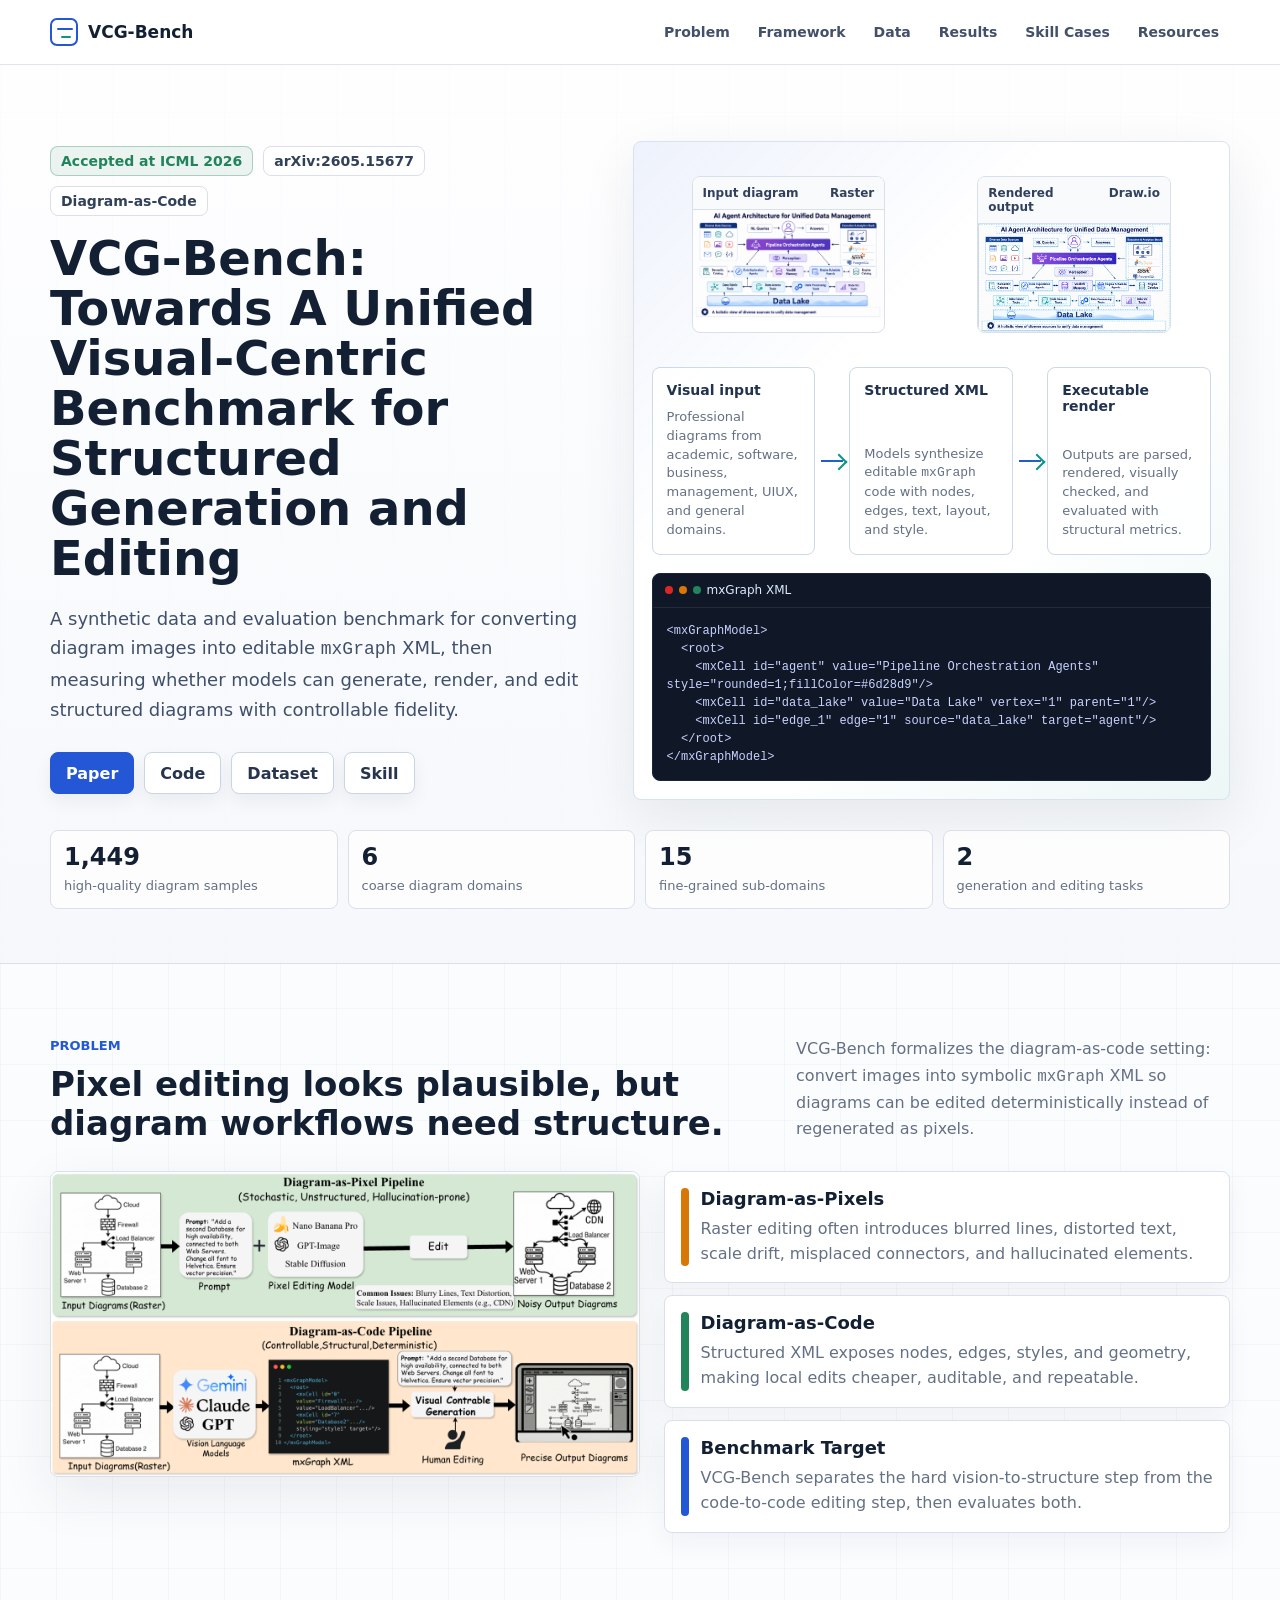
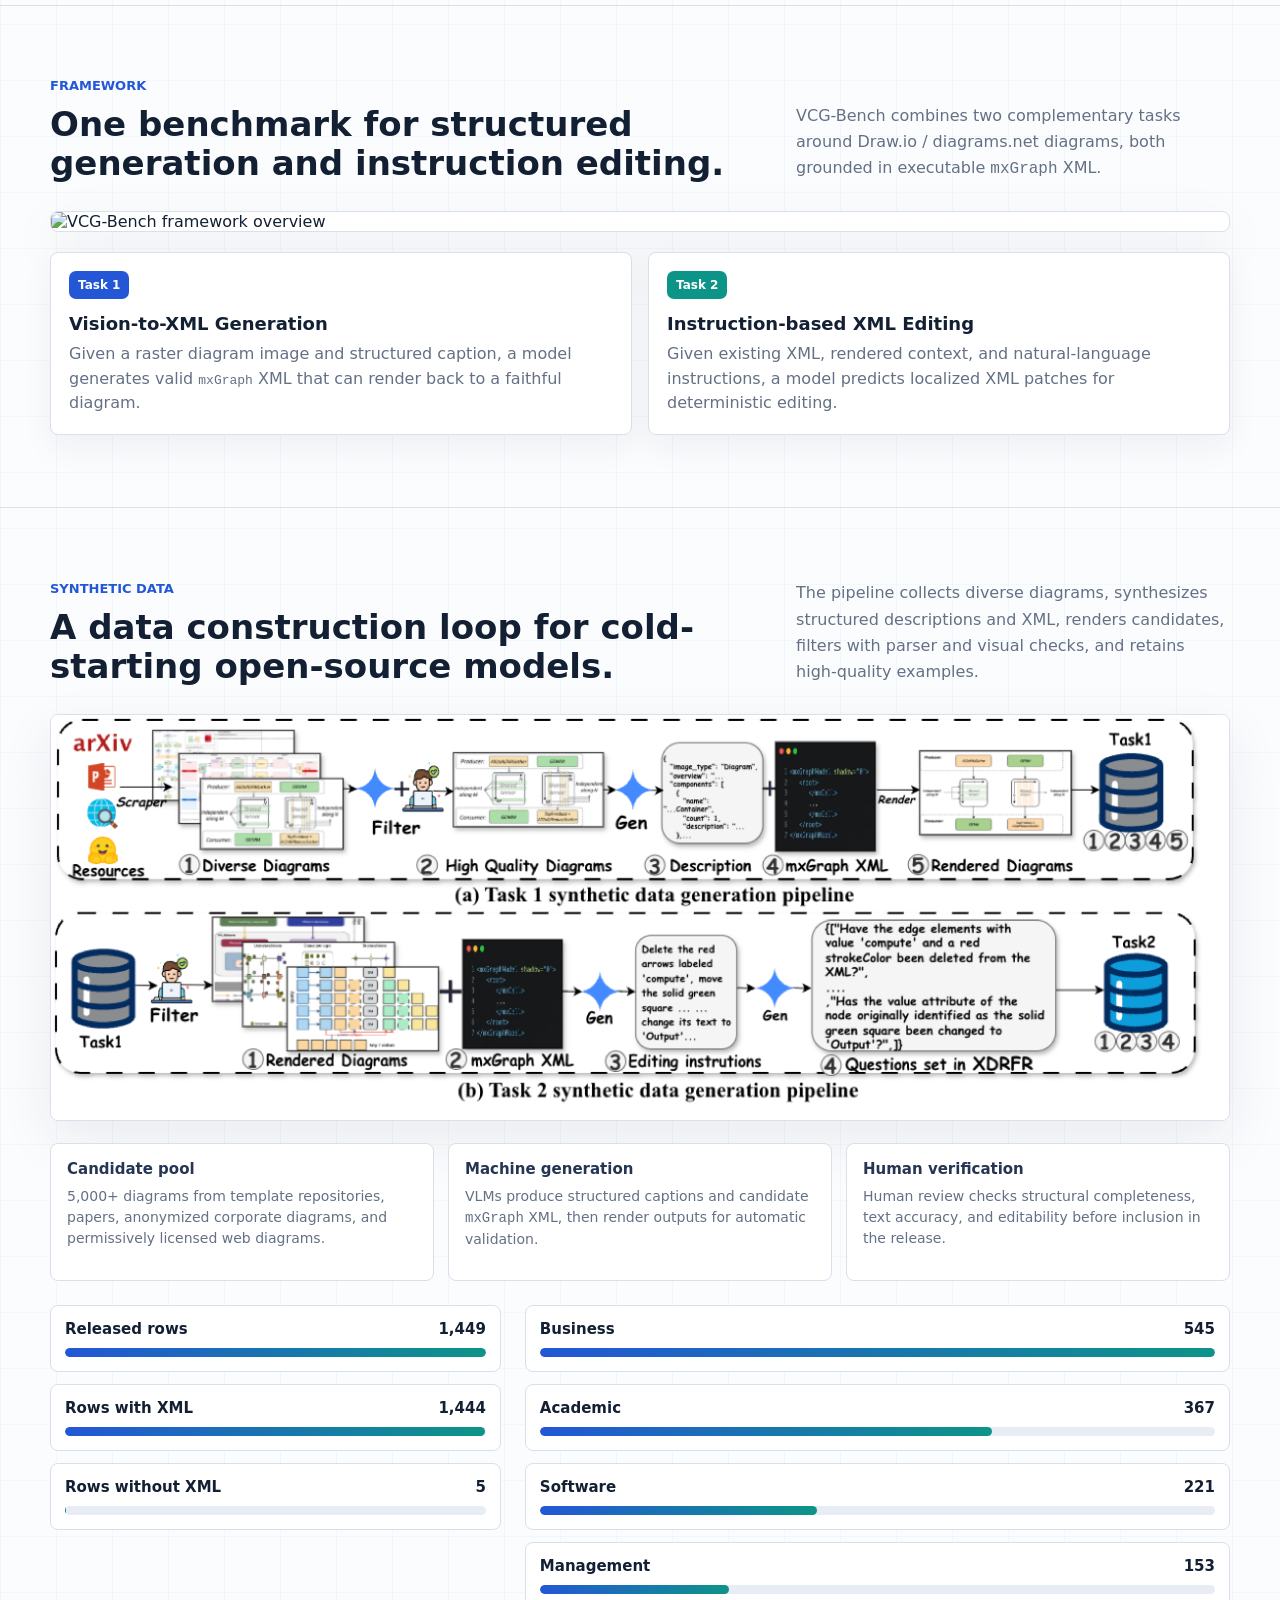
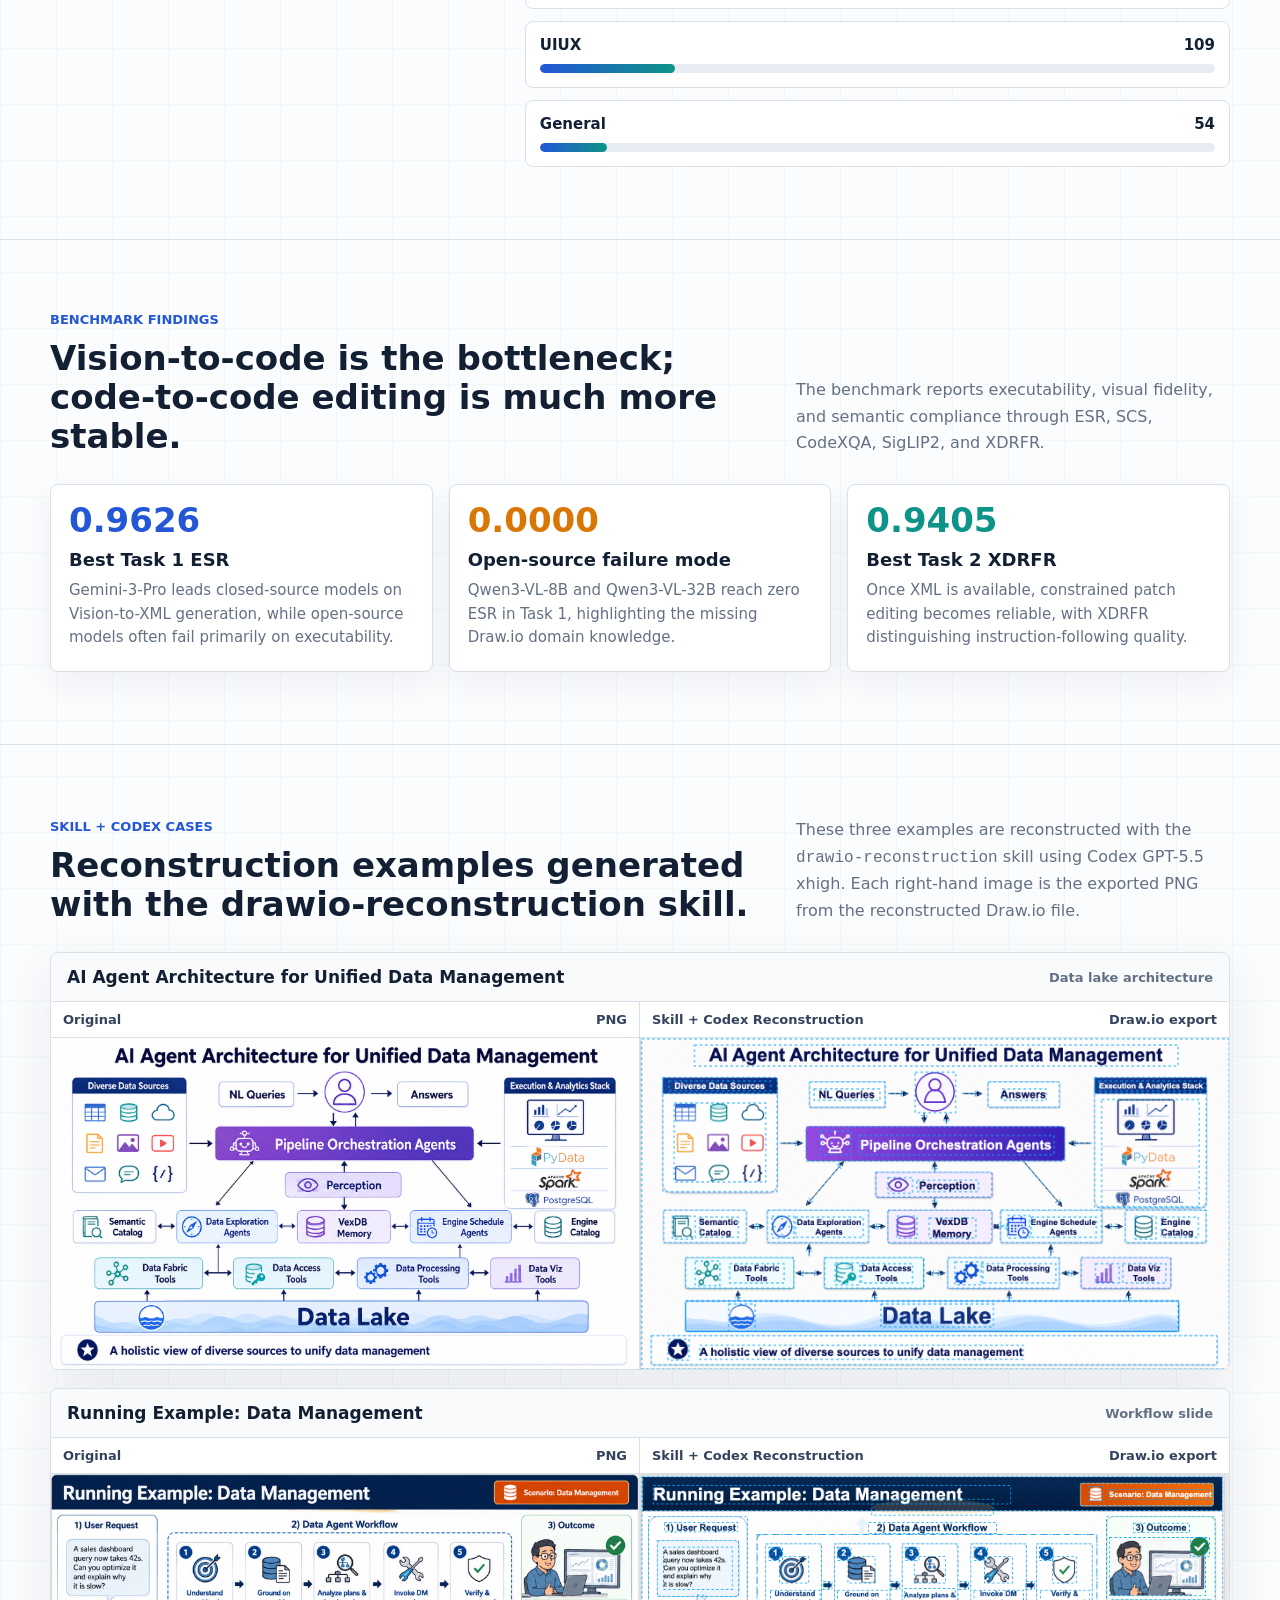
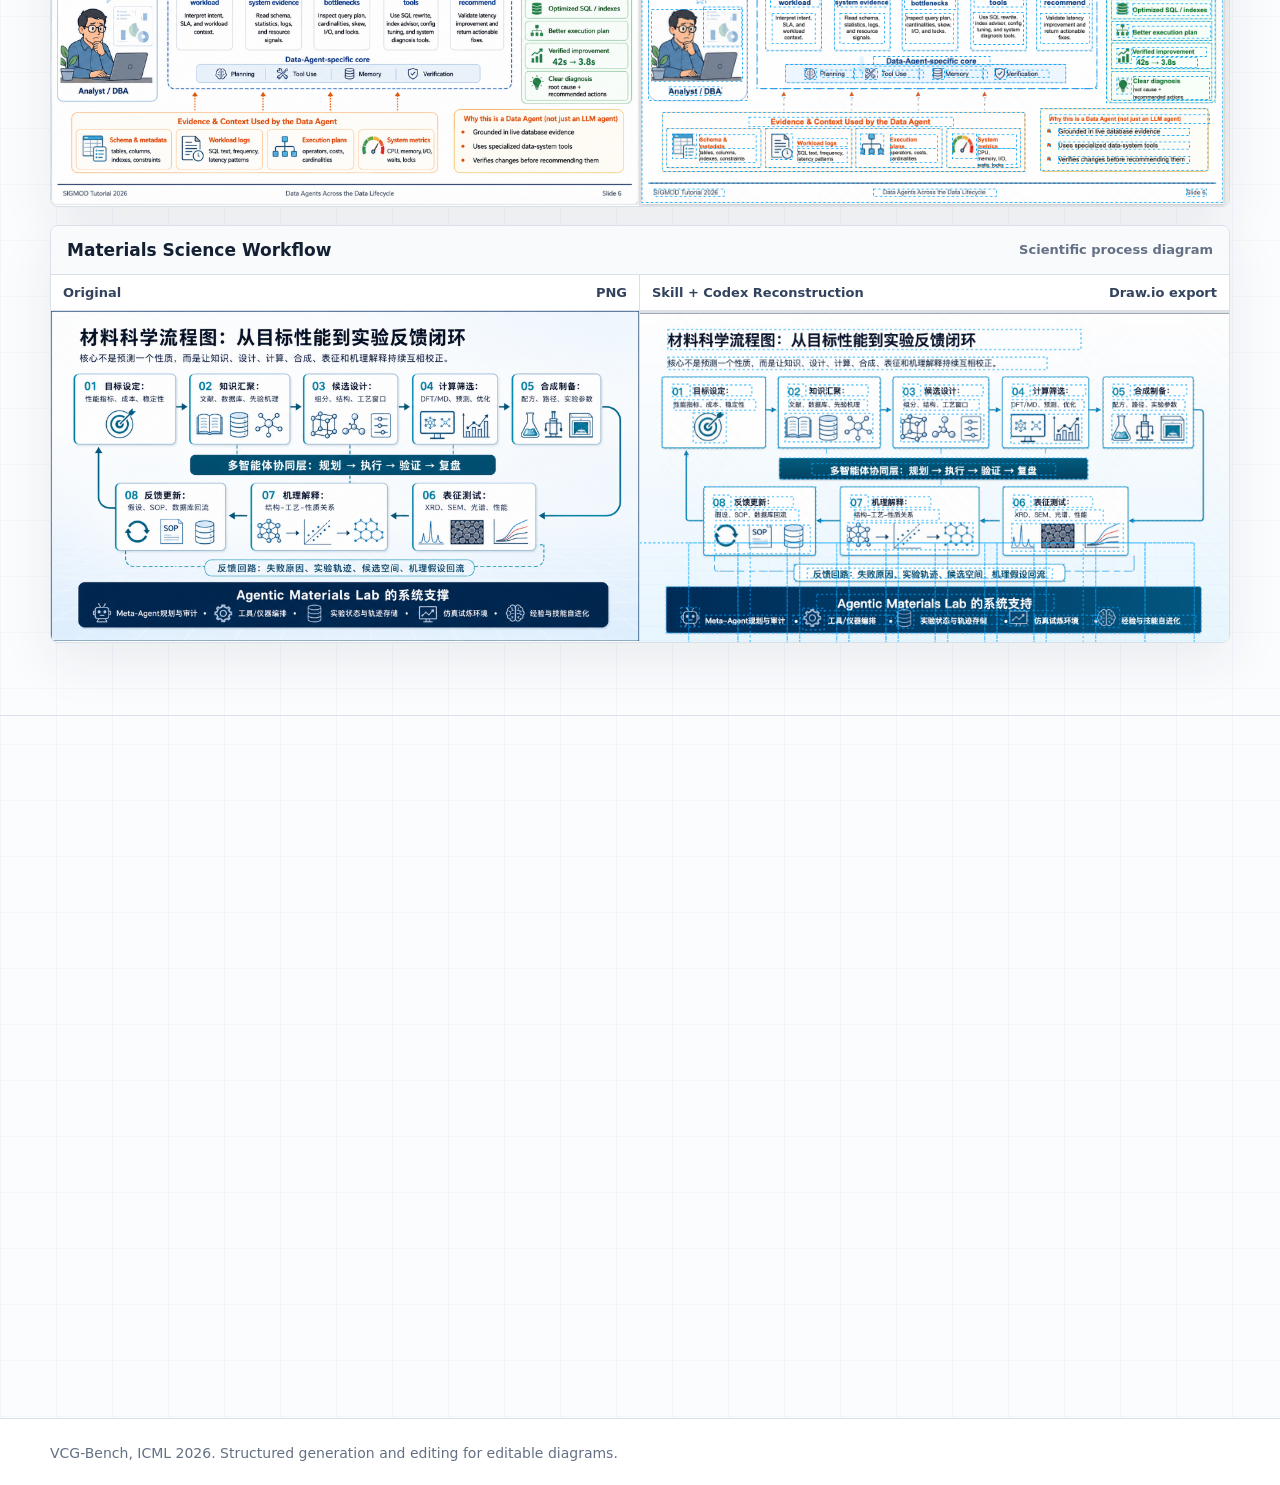
==== commit b98ea0fa: "docs: add project homepage" ====
--- a/docs/index.html
+++ b/docs/index.html
@@ -4,58 +4,69 @@
   <meta charset="utf-8">
   <meta name="viewport" content="width=device-width, initial-scale=1">
   <title>VCG-Bench</title>
-  <meta name="description" content="VCG-Bench: synthetic data and evaluation pipeline for visual-centric structured diagram generation and editing.">
+  <meta name="description" content="VCG-Bench: Towards A Unified Visual-Centric Benchmark for Structured Generation and Editing.">
   <style>
     :root {
-      --ink: #111827;
-      --muted: #536071;
-      --line: #d9e2ec;
+      --ink: #132033;
+      --muted: #647084;
+      --line: #d9e0ea;
       --paper: #ffffff;
-      --blue: #2563eb;
-      --blue-dark: #1e3a8a;
-      --green: #0f8b6f;
-      --amber: #c27803;
-      --coral: #ef6f61;
-      --navy: #0f172a;
-      --shadow: 0 24px 70px rgba(15, 23, 42, 0.18);
-      font-family: Inter, ui-sans-serif, system-ui, -apple-system, BlinkMacSystemFont, "Segoe UI", sans-serif;
-      color-scheme: light;
-    }
-
-    * { box-sizing: border-box; }
+      --soft: #f5f7fb;
+      --blue: #2357d6;
+      --teal: #0d9488;
+      --green: #21845a;
+      --orange: #d97706;
+      --red: #dc2626;
+      --shadow: 0 18px 54px rgba(23, 34, 51, 0.08);
+      --radius: 8px;
+    }
+
+    * {
+      box-sizing: border-box;
+    }
 
     html {
       scroll-behavior: smooth;
-      max-width: 100%;
-      overflow-x: hidden;
     }
 
     body {
       margin: 0;
+      color: var(--ink);
+      background:
+        linear-gradient(90deg, rgba(35, 87, 214, 0.04) 1px, transparent 1px),
+        linear-gradient(rgba(13, 148, 136, 0.035) 1px, transparent 1px),
+        #fbfcfe;
+      background-size: 56px 56px;
+      font-family: Inter, ui-sans-serif, system-ui, -apple-system, BlinkMacSystemFont, "Segoe UI", sans-serif;
+      letter-spacing: 0;
+    }
+
+    a {
+      color: inherit;
+      text-decoration: none;
+    }
+
+    img {
+      display: block;
       max-width: 100%;
-      overflow-x: hidden;
-      color: var(--ink);
-      background: #f6f8fb;
-      line-height: 1.55;
-    }
-
-    a { color: inherit; }
-
-    img { max-width: 100%; }
-
-    .site-header {
+    }
+
+    .wrap {
+      width: min(1180px, calc(100% - 40px));
+      margin: 0 auto;
+    }
+
+    .topbar {
       position: sticky;
       top: 0;
       z-index: 20;
-      border-bottom: 1px solid rgba(217, 226, 236, 0.72);
-      background: rgba(255, 255, 255, 0.82);
-      backdrop-filter: blur(18px);
+      border-bottom: 1px solid rgba(217, 224, 234, 0.82);
+      background: rgba(255, 255, 255, 0.92);
+      backdrop-filter: blur(16px);
     }
 
     .nav {
-      width: min(1200px, calc(100% - 32px));
       min-height: 64px;
-      margin: 0 auto;
       display: flex;
       align-items: center;
       justify-content: space-between;
@@ -63,1083 +74,1226 @@
     }
 
     .brand {
-      display: inline-flex;
+      display: flex;
       align-items: center;
-      color: #101828;
-      font-size: 18px;
-      font-weight: 850;
-      text-decoration: none;
-      white-space: nowrap;
+      gap: 10px;
+      font-weight: 780;
+      font-size: 17px;
+    }
+
+    .brand-mark {
+      width: 28px;
+      height: 28px;
+      border: 2px solid var(--blue);
+      border-radius: 7px;
+      position: relative;
+      background: var(--paper);
+    }
+
+    .brand-mark::before,
+    .brand-mark::after {
+      content: "";
+      position: absolute;
+      background: var(--blue);
+      border-radius: 999px;
+    }
+
+    .brand-mark::before {
+      width: 16px;
+      height: 2px;
+      left: 5px;
+      top: 8px;
+    }
+
+    .brand-mark::after {
+      width: 10px;
+      height: 2px;
+      left: 9px;
+      top: 16px;
+      background: var(--teal);
     }
 
     .nav-links {
       display: flex;
       align-items: center;
-      gap: 18px;
-      color: #475467;
+      gap: 6px;
+      flex-wrap: wrap;
+      justify-content: flex-end;
+    }
+
+    .nav-links a {
+      min-height: 34px;
+      display: inline-flex;
+      align-items: center;
+      padding: 0 11px;
+      border-radius: 8px;
+      color: #43506a;
       font-size: 14px;
-    }
-
-    .nav-links a {
-      text-decoration: none;
-      white-space: nowrap;
-    }
-
-    .nav-links a:hover { color: var(--blue); }
-
-    .hero-shell {
+      font-weight: 650;
+    }
+
+    .nav-links a:hover {
+      background: #edf3ff;
+      color: var(--blue);
+    }
+
+    .hero {
+      padding: 76px 0 54px;
+      background: linear-gradient(180deg, rgba(255, 255, 255, 0.78), rgba(245, 247, 251, 0.9));
+      border-bottom: 1px solid var(--line);
+    }
+
+    .hero-grid {
+      display: grid;
+      grid-template-columns: 0.95fr 1.05fr;
+      align-items: center;
+      gap: 42px;
+    }
+
+    .hero-grid > *,
+    .section-head > *,
+    .split > *,
+    .dataset-grid > * {
+      min-width: 0;
+    }
+
+    .kicker {
+      display: flex;
+      align-items: center;
+      gap: 10px;
+      flex-wrap: wrap;
+      margin-bottom: 18px;
+      color: var(--muted);
+      font-weight: 720;
+      font-size: 14px;
+    }
+
+    .tag {
+      display: inline-flex;
+      align-items: center;
+      min-height: 30px;
+      padding: 0 10px;
+      border: 1px solid var(--line);
+      border-radius: 8px;
+      background: var(--paper);
+      color: #32415a;
+    }
+
+    .tag.is-accepted {
+      border-color: rgba(33, 132, 90, 0.32);
+      background: rgba(33, 132, 90, 0.08);
+      color: var(--green);
+    }
+
+    h1 {
+      margin: 0;
+      font-size: 48px;
+      line-height: 1.04;
+      letter-spacing: 0;
+      max-width: 780px;
+      overflow-wrap: break-word;
+    }
+
+    .lead {
+      margin: 20px 0 0;
+      color: #40506a;
+      font-size: 18px;
+      line-height: 1.65;
+      max-width: 760px;
+    }
+
+    .hero-actions {
+      display: flex;
+      gap: 10px;
+      flex-wrap: wrap;
+      margin-top: 28px;
+    }
+
+    .button {
+      min-height: 42px;
+      display: inline-flex;
+      align-items: center;
+      justify-content: center;
+      gap: 8px;
+      padding: 0 15px;
+      border-radius: 8px;
+      border: 1px solid #c9d4e5;
+      background: var(--paper);
+      color: #26344d;
+      font-weight: 760;
+      box-shadow: 0 7px 18px rgba(19, 32, 51, 0.06);
+      transition: transform 160ms ease, box-shadow 160ms ease, border-color 160ms ease;
+    }
+
+    .button:hover {
+      transform: translateY(-2px);
+      box-shadow: 0 13px 28px rgba(19, 32, 51, 0.11);
+      border-color: #9eb5da;
+    }
+
+    .button.primary {
+      border-color: var(--blue);
+      background: var(--blue);
+      color: #fff;
+    }
+
+    .stats {
+      margin-top: 30px;
+      display: grid;
+      grid-template-columns: repeat(4, minmax(110px, 1fr));
+      gap: 10px;
+    }
+
+    .stat {
+      border: 1px solid var(--line);
+      border-radius: var(--radius);
+      background: rgba(255, 255, 255, 0.78);
+      padding: 14px 13px;
+    }
+
+    .stat strong {
+      display: block;
+      font-size: 24px;
+      line-height: 1;
+      margin-bottom: 8px;
+      color: var(--ink);
+    }
+
+    .stat span {
+      color: var(--muted);
+      font-size: 13px;
+      line-height: 1.35;
+      display: block;
+    }
+
+    .hero-visual {
       position: relative;
-      min-height: 760px;
+      min-height: 540px;
+      background: #ffffff;
+      border: 1px solid #d9e2ee;
+      border-radius: var(--radius);
+      box-shadow: var(--shadow);
       overflow: hidden;
-      border-bottom: 1px solid #dbe4ef;
-      background:
-        linear-gradient(135deg, rgba(248, 250, 252, 0.98) 0%, rgba(255, 255, 255, 0.94) 48%, rgba(237, 242, 255, 0.88) 100%);
-      color: var(--ink);
-      isolation: isolate;
-    }
-
-    .hero-shell::before {
+      min-width: 0;
+    }
+
+    .hero-visual::before {
       content: "";
       position: absolute;
       inset: 0;
       background:
-        linear-gradient(rgba(37, 99, 235, 0.075) 1px, transparent 1px),
-        linear-gradient(90deg, rgba(15, 139, 111, 0.07) 1px, transparent 1px);
-      background-size: 44px 44px;
-      mask-image: linear-gradient(90deg, black 0%, black 54%, transparent 100%);
-      z-index: -1;
-    }
-
-    .hero-shell::after {
+        linear-gradient(135deg, rgba(35, 87, 214, 0.08), transparent 35%),
+        linear-gradient(315deg, rgba(13, 148, 136, 0.08), transparent 38%);
+      pointer-events: none;
+    }
+
+    .visual-inner {
+      position: relative;
+      padding: 18px;
+      display: grid;
+      gap: 14px;
+      min-width: 0;
+    }
+
+    .visual-top {
+      display: grid;
+      grid-template-columns: 1fr 1fr;
+      gap: 12px;
+    }
+
+    .mini-figure {
+      border: 1px solid var(--line);
+      border-radius: var(--radius);
+      overflow: hidden;
+      background: var(--paper);
+      min-width: 0;
+    }
+
+    .mini-figure .cap {
+      display: flex;
+      justify-content: space-between;
+      gap: 12px;
+      padding: 9px 10px;
+      font-size: 12px;
+      font-weight: 780;
+      color: #31415d;
+      border-bottom: 1px solid var(--line);
+      background: #f8fafc;
+    }
+
+    .mini-figure img {
+      aspect-ratio: 16 / 9;
+      width: 100%;
+      height: auto;
+      object-fit: cover;
+      object-position: top center;
+    }
+
+    .pipeline {
+      position: relative;
+      display: grid;
+      grid-template-columns: 1fr 34px 1fr 34px 1fr;
+      align-items: stretch;
+      gap: 0;
+      margin: 4px 0;
+    }
+
+    .pipe-step {
+      border: 1px solid #cdd8e8;
+      border-radius: var(--radius);
+      background: rgba(255, 255, 255, 0.9);
+      padding: 14px;
+      min-height: 120px;
+      min-width: 0;
+      display: flex;
+      flex-direction: column;
+      justify-content: space-between;
+    }
+
+    .pipe-step b {
+      font-size: 14px;
+      color: #20324d;
+    }
+
+    .pipe-step span {
+      margin-top: 10px;
+      color: var(--muted);
+      font-size: 13px;
+      line-height: 1.45;
+    }
+
+    .pipe-arrow {
+      position: relative;
+    }
+
+    .pipe-arrow::before {
       content: "";
       position: absolute;
-      right: max(36px, calc((100vw - 1200px) / 2 + 36px));
-      top: 116px;
-      z-index: 0;
-      width: 168px;
-      height: 168px;
-      border: 1px solid rgba(37, 99, 235, 0.12);
-      border-radius: 32px;
-      background:
-        linear-gradient(135deg, rgba(37, 99, 235, 0.16), rgba(15, 139, 111, 0.1)),
-        linear-gradient(45deg, transparent 46%, rgba(37, 99, 235, 0.18) 47%, rgba(37, 99, 235, 0.18) 53%, transparent 54%);
-      pointer-events: none;
-    }
-
-    .section {
-      width: min(1200px, calc(100% - 32px));
-      margin: 0 auto;
-      padding: 80px 0;
-    }
-
-    .hero {
-      position: relative;
-      z-index: 1;
-      min-height: calc(760px - 64px);
-      display: grid;
-      grid-template-columns: minmax(0, 0.94fr) minmax(320px, 0.56fr);
-      gap: 34px;
-      align-items: end;
-      padding-top: 82px;
-      padding-bottom: 112px;
-    }
-
-    .hero-copy {
-      max-width: 690px;
-      align-self: center;
+      left: 6px;
+      right: 6px;
+      top: 50%;
+      height: 2px;
+      background: linear-gradient(90deg, var(--blue), var(--teal));
+      transform: translateY(-50%);
+      animation: flow 1.8s linear infinite;
+      background-size: 80px 2px;
+    }
+
+    .pipe-arrow::after {
+      content: "";
+      position: absolute;
+      right: 4px;
+      top: calc(50% - 5px);
+      width: 10px;
+      height: 10px;
+      border-top: 2px solid var(--teal);
+      border-right: 2px solid var(--teal);
+      transform: rotate(45deg);
+    }
+
+    @keyframes flow {
+      from { background-position: 0 0; }
+      to { background-position: 80px 0; }
+    }
+
+    .xml-window {
+      border: 1px solid #18263c;
+      border-radius: var(--radius);
+      overflow: hidden;
+      background: #101827;
       min-width: 0;
-    }
-
-    .eyebrow {
-      display: inline-flex;
+      max-width: 100%;
+    }
+
+    .xml-title {
+      height: 34px;
+      display: flex;
       align-items: center;
-      gap: 10px;
-      padding: 7px 11px;
-      border: 1px solid #b8ddce;
-      border-radius: 999px;
-      background: rgba(240, 253, 244, 0.9);
-      color: #08745e;
-      font-size: 13px;
-      font-weight: 800;
-      letter-spacing: 0.08em;
-      text-transform: uppercase;
-    }
-
-    .eyebrow::before {
-      content: "";
+      gap: 6px;
+      padding: 0 12px;
+      color: #dbeafe;
+      font-size: 12px;
+      border-bottom: 1px solid rgba(255, 255, 255, 0.08);
+    }
+
+    .dot {
       width: 8px;
       height: 8px;
       border-radius: 50%;
-      background: #0f8b6f;
-      box-shadow: 0 0 0 7px rgba(15, 139, 111, 0.12);
-    }
-
-    h1 {
-      margin: 24px 0 0;
-      color: #101828;
-      font-size: 112px;
-      line-height: 0.9;
+      background: var(--red);
+    }
+
+    .dot:nth-child(2) {
+      background: var(--orange);
+    }
+
+    .dot:nth-child(3) {
+      background: var(--green);
+    }
+
+    pre {
+      margin: 0;
+      padding: 14px;
+      overflow: auto;
+      color: #c7d2fe;
+      font-size: 12px;
+      line-height: 1.5;
+      font-family: ui-monospace, SFMono-Regular, Menlo, Monaco, Consolas, monospace;
+      white-space: pre-wrap;
+      overflow-wrap: anywhere;
+    }
+
+    section {
+      padding: 72px 0;
+      border-bottom: 1px solid var(--line);
+    }
+
+    .section-head {
+      display: grid;
+      grid-template-columns: minmax(0, 0.9fr) minmax(260px, 0.55fr);
+      gap: 36px;
+      align-items: end;
+      margin-bottom: 28px;
+    }
+
+    .eyebrow {
+      margin: 0 0 12px;
+      color: var(--blue);
+      font-size: 13px;
+      font-weight: 820;
+      text-transform: uppercase;
+    }
+
+    h2 {
+      margin: 0;
+      font-size: 34px;
+      line-height: 1.15;
       letter-spacing: 0;
     }
 
-    .hero-subtitle {
-      margin: 26px 0 0;
-      max-width: 650px;
-      color: #202b3c;
-      font-size: 28px;
-      line-height: 1.28;
+    .section-copy {
+      margin: 0;
+      color: var(--muted);
+      line-height: 1.65;
+      font-size: 16px;
+    }
+
+    .image-frame {
+      overflow: hidden;
+      border-radius: var(--radius);
+      border: 1px solid var(--line);
+      background: var(--paper);
+      box-shadow: var(--shadow);
+    }
+
+    .image-frame img {
+      width: 100%;
+      height: auto;
+    }
+
+    .split {
+      display: grid;
+      grid-template-columns: 1.02fr 0.98fr;
+      gap: 24px;
+      align-items: start;
+    }
+
+    .contrast-list {
+      display: grid;
+      gap: 12px;
+    }
+
+    .point {
+      border: 1px solid var(--line);
+      border-radius: var(--radius);
+      background: var(--paper);
+      padding: 16px;
+      display: grid;
+      grid-template-columns: 8px 1fr;
+      gap: 12px;
+      box-shadow: 0 10px 26px rgba(19, 32, 51, 0.05);
+    }
+
+    .point::before {
+      content: "";
+      width: 8px;
+      height: 100%;
+      min-height: 48px;
+      border-radius: 999px;
+      background: var(--blue);
+    }
+
+    .point.is-warn::before {
+      background: var(--orange);
+    }
+
+    .point.is-good::before {
+      background: var(--green);
+    }
+
+    .point h3,
+    .task h3,
+    .resource h3 {
+      margin: 0 0 8px;
+      font-size: 18px;
+      letter-spacing: 0;
+    }
+
+    .point p,
+    .task p,
+    .resource p {
+      margin: 0;
+      color: var(--muted);
+      line-height: 1.55;
+    }
+
+    .tasks {
+      display: grid;
+      grid-template-columns: 1fr 1fr;
+      gap: 16px;
+      margin-top: 20px;
+    }
+
+    .task {
+      border: 1px solid var(--line);
+      border-radius: var(--radius);
+      background: var(--paper);
+      padding: 18px;
+      box-shadow: 0 12px 32px rgba(19, 32, 51, 0.06);
+    }
+
+    .task-label {
+      display: inline-flex;
+      min-height: 28px;
+      align-items: center;
+      padding: 0 9px;
+      border-radius: 7px;
+      color: #fff;
+      background: var(--blue);
+      font-size: 12px;
+      font-weight: 780;
+      margin-bottom: 14px;
+    }
+
+    .task:nth-child(2) .task-label {
+      background: var(--teal);
+    }
+
+    .pipeline-grid {
+      display: grid;
+      grid-template-columns: 1fr 1fr 1fr;
+      gap: 14px;
+      margin-top: 22px;
+    }
+
+    .phase {
+      min-height: 138px;
+      border: 1px solid var(--line);
+      border-radius: var(--radius);
+      background: var(--paper);
+      padding: 16px;
+    }
+
+    .phase b {
+      display: block;
+      color: #243653;
+      font-size: 15px;
+      margin-bottom: 8px;
+    }
+
+    .phase span {
+      color: var(--muted);
+      line-height: 1.5;
+      font-size: 14px;
+    }
+
+    .dataset-grid {
+      display: grid;
+      grid-template-columns: 0.78fr 1.22fr;
+      gap: 24px;
+      align-items: start;
+    }
+
+    .metric-board {
+      display: grid;
+      gap: 12px;
+    }
+
+    .metric-row {
+      border: 1px solid var(--line);
+      border-radius: var(--radius);
+      background: var(--paper);
+      padding: 14px;
+    }
+
+    .metric-row strong {
+      display: flex;
+      justify-content: space-between;
+      gap: 10px;
+      font-size: 15px;
+      margin-bottom: 10px;
+    }
+
+    .bar {
+      height: 9px;
+      overflow: hidden;
+      border-radius: 999px;
+      background: #e8edf5;
+    }
+
+    .bar span {
+      display: block;
+      height: 100%;
+      width: var(--w);
+      background: linear-gradient(90deg, var(--blue), var(--teal));
+      border-radius: inherit;
+    }
+
+    .result-grid {
+      display: grid;
+      grid-template-columns: repeat(3, 1fr);
+      gap: 16px;
+    }
+
+    .result {
+      border: 1px solid var(--line);
+      border-radius: var(--radius);
+      background: var(--paper);
+      padding: 18px;
+      min-height: 188px;
+      box-shadow: 0 12px 32px rgba(19, 32, 51, 0.055);
+    }
+
+    .result .num {
+      font-size: 34px;
+      line-height: 1;
+      font-weight: 820;
+      color: var(--blue);
+      margin-bottom: 12px;
+    }
+
+    .result:nth-child(2) .num {
+      color: var(--orange);
+    }
+
+    .result:nth-child(3) .num {
+      color: var(--teal);
+    }
+
+    .result h3 {
+      margin: 0 0 9px;
+      font-size: 18px;
+    }
+
+    .result p {
+      margin: 0;
+      color: var(--muted);
+      line-height: 1.55;
+      font-size: 15px;
+    }
+
+    .cases {
+      display: grid;
+      gap: 18px;
+    }
+
+    .case {
+      border: 1px solid var(--line);
+      border-radius: var(--radius);
+      overflow: hidden;
+      background: var(--paper);
+      box-shadow: var(--shadow);
+    }
+
+    .case-head {
+      display: flex;
+      justify-content: space-between;
+      gap: 18px;
+      align-items: center;
+      padding: 14px 16px;
+      border-bottom: 1px solid var(--line);
+      background: #f8fafc;
+    }
+
+    .case-head h3 {
+      margin: 0;
+      font-size: 17px;
+    }
+
+    .case-head span {
+      color: var(--muted);
+      font-size: 13px;
       font-weight: 650;
     }
 
-    .hero-note {
-      margin: 18px 0 0;
-      max-width: 660px;
-      color: #526171;
-      font-size: 16px;
-    }
-
-    .hero-actions {
-      display: flex;
-      flex-wrap: wrap;
-      gap: 12px;
-      margin-top: 32px;
-    }
-
-    .button {
-      display: inline-flex;
-      align-items: center;
-      justify-content: center;
-      gap: 9px;
-      min-height: 46px;
-      padding: 0 16px;
-      border: 1px solid #cad5e4;
-      border-radius: 8px;
-      color: #101828;
-      background: #ffffff;
-      font-weight: 800;
-      text-decoration: none;
-      box-shadow: 0 10px 26px rgba(15, 23, 42, 0.08);
-      transition: transform 160ms ease, border-color 160ms ease, background 160ms ease;
-    }
-
-    .button:hover {
-      transform: translateY(-2px);
-      border-color: rgba(37, 99, 235, 0.45);
-      background: #f8fbff;
-    }
-
-    .button.primary {
-      border-color: #60a5fa;
-      color: #ffffff;
-      background: #2563eb;
-    }
-
-    .button.light {
-      color: var(--ink);
-      border-color: #cad5e4;
-      background: #ffffff;
-      box-shadow: 0 8px 24px rgba(15, 23, 42, 0.08);
-    }
-
-    .button svg {
-      width: 18px;
-      height: 18px;
-      flex: 0 0 auto;
-    }
-
-    .hero-card {
-      position: relative;
-      width: 100%;
+    .case-images {
+      display: grid;
+      grid-template-columns: 1fr 1fr;
+      gap: 0;
+    }
+
+    .case-panel {
       min-width: 0;
-      border: 1px solid rgba(15, 23, 42, 0.1);
-      border-radius: 8px;
-      background: rgba(255, 255, 255, 0.94);
-      color: var(--ink);
-      box-shadow: 0 22px 54px rgba(15, 23, 42, 0.16);
-      overflow: hidden;
-      backdrop-filter: blur(14px);
-    }
-
-    .hero-figure {
-      position: relative;
-      grid-column: 1 / -1;
-      min-width: 0;
-      margin: 6px 0 0;
-      border: 1px solid #cbd7e6;
-      border-radius: 8px;
-      background: #ffffff;
-      box-shadow: 0 28px 80px rgba(15, 23, 42, 0.18);
-      overflow: hidden;
-    }
-
-    .hero-figure::before {
-      content: "";
-      display: block;
-      height: 12px;
-      background: linear-gradient(90deg, #2563eb, #0f8b6f, #c27803, #ef6f61);
-    }
-
-    .hero-figure img {
-      display: block;
-      width: 100%;
-      background: #ffffff;
-    }
-
-    .hero-figure figcaption {
+    }
+
+    .case-panel:first-child {
+      border-right: 1px solid var(--line);
+    }
+
+    .case-label {
       display: flex;
       align-items: center;
       justify-content: space-between;
-      gap: 20px;
-      padding: 14px 18px;
-      border-top: 1px solid #dbe4ef;
-      color: #475467;
-      font-size: 14px;
+      gap: 10px;
+      padding: 10px 12px;
+      color: #33435e;
+      font-size: 13px;
+      font-weight: 760;
+      border-bottom: 1px solid var(--line);
       background: #ffffff;
     }
 
-    .hero-figure figcaption b {
-      color: #111827;
-    }
-
-    .hero-card-top {
-      display: flex;
-      align-items: center;
-      justify-content: space-between;
-      gap: 12px;
-      padding: 14px 16px;
-      border-bottom: 1px solid #dbe4ef;
-      background: #ffffff;
-    }
-
-    .window-dots {
-      display: flex;
-      gap: 6px;
-    }
-
-    .window-dots span {
-      width: 10px;
-      height: 10px;
-      border-radius: 50%;
-      display: block;
-    }
-
-    .window-dots span:nth-child(1) { background: #ef4444; }
-    .window-dots span:nth-child(2) { background: #f59e0b; }
-    .window-dots span:nth-child(3) { background: #22c55e; }
-
-    .hero-card-label {
-      color: #64748b;
-      font-size: 12px;
+    .case-panel img {
+      width: 100%;
+      aspect-ratio: 16 / 9;
+      object-fit: cover;
+      object-position: top center;
+      background: #f8fafc;
+      transition: transform 220ms ease;
+    }
+
+    .case:hover .case-panel img {
+      transform: scale(1.015);
+    }
+
+    .resources {
+      display: grid;
+      grid-template-columns: repeat(4, 1fr);
+      gap: 14px;
+    }
+
+    .resource {
+      border: 1px solid var(--line);
+      border-radius: var(--radius);
+      background: var(--paper);
+      padding: 18px;
+      min-height: 152px;
+      transition: transform 160ms ease, border-color 160ms ease, box-shadow 160ms ease;
+    }
+
+    .resource:hover {
+      transform: translateY(-2px);
+      border-color: #9eb5da;
+      box-shadow: 0 14px 30px rgba(19, 32, 51, 0.09);
+    }
+
+    .resource small {
+      color: var(--blue);
       font-weight: 800;
       text-transform: uppercase;
-      letter-spacing: 0.06em;
-    }
-
-    .xml-demo {
-      margin: 0;
-      padding: 16px 18px;
-      background: #111827;
-      color: #d1fae5;
-      font-family: "SFMono-Regular", Consolas, "Liberation Mono", monospace;
-      font-size: 12px;
-      line-height: 1.58;
+    }
+
+    .citation-box {
+      border: 1px solid #cdd8e8;
+      border-radius: var(--radius);
+      background: #101827;
       overflow: hidden;
-    }
-
-    .xml-demo .muted { color: #7dd3fc; }
-    .xml-demo .key { color: #fde68a; }
-    .xml-demo .value { color: #fca5a5; }
-
-    .hero-card-footer {
-      display: grid;
-      grid-template-columns: 1fr 1fr;
-      gap: 1px;
-      background: #dbe4ef;
-    }
-
-    .mini-stat {
-      padding: 16px;
-      background: #ffffff;
-    }
-
-    .mini-stat strong {
-      display: block;
-      font-size: 24px;
-      line-height: 1;
-    }
-
-    .mini-stat span {
-      display: block;
-      margin-top: 6px;
-      color: #64748b;
-      font-size: 12px;
-      font-weight: 700;
-    }
-
-    .quick-strip {
-      position: relative;
-      z-index: 3;
-      width: min(1200px, calc(100% - 32px));
-      margin: -72px auto 0;
-      display: grid;
-      grid-template-columns: repeat(4, 1fr);
-      gap: 1px;
-      overflow: hidden;
-      border: 1px solid #d7e1ec;
-      border-radius: 8px;
-      background: #d7e1ec;
-      box-shadow: 0 22px 70px rgba(15, 23, 42, 0.14);
-    }
-
-    .quick-strip a {
-      min-height: 122px;
-      padding: 18px;
-      background: #ffffff;
-      text-decoration: none;
-      transition: background 160ms ease, transform 160ms ease;
-    }
-
-    .quick-strip a:hover {
-      background: #f8fbff;
-    }
-
-    .quick-strip strong {
-      display: block;
-      font-size: 17px;
-    }
-
-    .quick-strip span {
-      display: block;
-      margin-top: 8px;
+      box-shadow: var(--shadow);
+    }
+
+    .citation-box .xml-title {
+      color: #e2e8f0;
+    }
+
+    .citation-box pre {
+      color: #dbeafe;
+      white-space: pre-wrap;
+    }
+
+    .footer {
+      padding: 26px 0;
       color: var(--muted);
+      background: #fff;
       font-size: 14px;
     }
 
-    .metrics {
-      display: grid;
-      grid-template-columns: repeat(4, 1fr);
-      gap: 16px;
-      margin-top: 28px;
-    }
-
-    .metric {
-      position: relative;
-      overflow: hidden;
-      padding: 24px;
-      border: 1px solid #dbe4ef;
-      border-radius: 8px;
-      background: #ffffff;
-      box-shadow: 0 10px 30px rgba(15, 23, 42, 0.05);
-    }
-
-    .metric::after {
-      content: "";
-      position: absolute;
-      inset: auto 0 0;
-      height: 4px;
-      background: linear-gradient(90deg, var(--blue), var(--green), var(--amber));
-    }
-
-    .metric strong {
-      display: block;
-      font-size: 48px;
-      line-height: 1;
-      letter-spacing: 0;
-    }
-
-    .metric span {
-      display: block;
-      margin-top: 9px;
-      color: var(--muted);
-      font-size: 14px;
-    }
-
-    .section-head {
-      max-width: 850px;
-      margin-bottom: 34px;
-    }
-
-    .kicker {
-      display: inline-flex;
-      align-items: center;
-      gap: 9px;
-      color: var(--green);
-      font-size: 13px;
-      font-weight: 850;
-      letter-spacing: 0.08em;
-      text-transform: uppercase;
-    }
-
-    .kicker::before {
-      content: "";
-      width: 30px;
-      height: 2px;
-      background: var(--green);
-    }
-
-    h2 {
-      margin: 13px 0 0;
-      font-size: 54px;
-      line-height: 1.02;
-      letter-spacing: 0;
-    }
-
-    .lead {
-      margin: 18px 0 0;
-      color: var(--muted);
-      font-size: 18px;
-      max-width: 820px;
-    }
-
-    .story-layout {
-      display: grid;
-      grid-template-columns: minmax(0, 0.75fr) minmax(0, 1.25fr);
-      gap: 28px;
-      align-items: center;
-    }
-
-    .story-stack {
-      display: grid;
-      gap: 14px;
-    }
-
-    .story-item {
-      padding: 18px;
-      border: 1px solid #dbe4ef;
-      border-radius: 8px;
-      background: #ffffff;
-      box-shadow: 0 8px 24px rgba(15, 23, 42, 0.04);
-    }
-
-    .story-item b {
-      display: block;
-      margin-bottom: 6px;
-      font-size: 17px;
-    }
-
-    .story-item p {
-      margin: 0;
-      color: var(--muted);
-      font-size: 15px;
-    }
-
-    .figure-card {
-      margin: 0;
-      padding: 12px;
-      border: 1px solid #dbe4ef;
-      border-radius: 8px;
-      background: #ffffff;
-      box-shadow: var(--shadow);
-      overflow: hidden;
-    }
-
-    .figure-card img {
-      display: block;
-      width: 100%;
-      border-radius: 6px;
-    }
-
-    .dark-band {
-      position: relative;
-      color: #ffffff;
-      background:
-        linear-gradient(135deg, rgba(15, 23, 42, 0.98), rgba(30, 64, 96, 0.96));
-      overflow: hidden;
-    }
-
-    .dark-band::before {
-      content: "";
-      position: absolute;
-      inset: 0;
-      background:
-        linear-gradient(rgba(255, 255, 255, 0.04) 1px, transparent 1px),
-        linear-gradient(90deg, rgba(255, 255, 255, 0.04) 1px, transparent 1px);
-      background-size: 38px 38px;
-      pointer-events: none;
-    }
-
-    .dark-band .section {
-      position: relative;
-    }
-
-    .dark-band .lead {
-      color: rgba(255, 255, 255, 0.74);
-    }
-
-    .pipeline-rail {
-      display: grid;
-      grid-template-columns: repeat(4, 1fr);
-      gap: 14px;
-      margin-top: 34px;
-    }
-
-    .pipeline-step {
-      position: relative;
-      padding: 22px;
-      border: 1px solid rgba(255, 255, 255, 0.18);
-      border-radius: 8px;
-      background: rgba(255, 255, 255, 0.08);
-      backdrop-filter: blur(8px);
-    }
-
-    .pipeline-step::after {
-      content: "";
-      position: absolute;
-      top: 31px;
-      right: -19px;
-      width: 24px;
-      height: 2px;
-      background: rgba(255, 255, 255, 0.32);
-    }
-
-    .pipeline-step:last-child::after { display: none; }
-
-    .pipeline-step span {
-      color: #93c5fd;
-      font-weight: 850;
-      font-size: 13px;
-    }
-
-    .pipeline-step b {
-      display: block;
-      margin: 10px 0 7px;
-      font-size: 19px;
-    }
-
-    .pipeline-step p {
-      margin: 0;
-      color: rgba(255, 255, 255, 0.72);
-      font-size: 14px;
-    }
-
-    .data-figure {
-      margin-top: 30px;
-      box-shadow: 0 20px 64px rgba(0, 0, 0, 0.24);
-    }
-
-    .cards {
-      display: grid;
-      grid-template-columns: repeat(3, 1fr);
-      gap: 18px;
-    }
-
-    .card {
-      position: relative;
-      min-height: 230px;
-      padding: 24px;
-      border: 1px solid #dbe4ef;
-      border-radius: 8px;
-      background: #ffffff;
-      box-shadow: 0 10px 30px rgba(15, 23, 42, 0.06);
-      overflow: hidden;
-    }
-
-    .card::before {
-      content: "";
-      position: absolute;
-      left: 0;
-      top: 0;
-      width: 100%;
-      height: 5px;
-      background: linear-gradient(90deg, var(--blue), var(--green));
-    }
-
-    .card small {
-      color: var(--blue);
-      font-weight: 850;
-      letter-spacing: 0.08em;
-      text-transform: uppercase;
-    }
-
-    .card h3 {
-      margin: 12px 0 10px;
-      font-size: 24px;
-      line-height: 1.12;
-    }
-
-    .card p {
-      margin: 0;
-      color: var(--muted);
-    }
-
-    .case-gallery {
-      display: grid;
-      gap: 26px;
-    }
-
-    .case {
-      display: grid;
-      grid-template-columns: 1fr 1fr;
-      gap: 1px;
-      overflow: hidden;
-      border: 1px solid #dbe4ef;
-      border-radius: 8px;
-      background: #dbe4ef;
-      box-shadow: 0 16px 44px rgba(15, 23, 42, 0.08);
-    }
-
-    .case figure {
-      margin: 0;
-      background: #ffffff;
-    }
-
-    .case img {
-      display: block;
-      width: 100%;
-    }
-
-    .case figcaption {
-      padding: 12px 14px;
-      color: var(--muted);
-      font-size: 14px;
-      border-top: 1px solid #dbe4ef;
-      background: #ffffff;
-    }
-
-    .links-grid {
-      display: grid;
-      grid-template-columns: repeat(4, 1fr);
-      gap: 14px;
-    }
-
-    .resource {
-      display: block;
-      min-height: 150px;
-      padding: 20px;
-      border: 1px solid #dbe4ef;
-      border-radius: 8px;
-      background: #ffffff;
-      text-decoration: none;
-      transition: transform 160ms ease, box-shadow 160ms ease;
-    }
-
-    .resource:hover {
-      transform: translateY(-3px);
-      box-shadow: 0 18px 42px rgba(15, 23, 42, 0.1);
-    }
-
-    .resource strong {
-      display: block;
-      margin-bottom: 8px;
-      font-size: 18px;
-    }
-
-    .resource span {
-      display: block;
-      color: var(--muted);
-      font-size: 14px;
-    }
-
-    .citation {
-      margin: 0;
-      padding: 22px;
-      overflow: auto;
-      border-radius: 8px;
-      background: #0b1020;
-      color: #e5e7eb;
-      font-size: 13px;
-      line-height: 1.55;
-      box-shadow: 0 16px 44px rgba(15, 23, 42, 0.16);
-    }
-
-    .site-footer {
-      padding: 34px 0 46px;
-      color: var(--muted);
-      text-align: center;
-      border-top: 1px solid #dbe4ef;
-      background: #ffffff;
-    }
-
-    @media (prefers-reduced-motion: no-preference) {
-      .hero-card {
-        animation: floatCard 5.5s ease-in-out infinite;
-      }
-
-      .hero-shell::after {
-        animation: floatFigure 7s ease-in-out infinite;
-      }
-
-      @keyframes floatCard {
-        0%, 100% { transform: translateY(0); }
-        50% { transform: translateY(-10px); }
-      }
-
-      @keyframes floatFigure {
-        0%, 100% { transform: translateY(0); }
-        50% { transform: translateY(-8px); }
+    .reveal {
+      opacity: 0;
+      transform: translateY(16px);
+      transition: opacity 500ms ease, transform 500ms ease;
+    }
+
+    .reveal.is-visible {
+      opacity: 1;
+      transform: translateY(0);
+    }
+
+    @media (prefers-reduced-motion: reduce) {
+      html {
+        scroll-behavior: auto;
+      }
+
+      .reveal,
+      .button,
+      .resource,
+      .case-panel img {
+        transition: none;
+      }
+
+      .pipe-arrow::before {
+        animation: none;
       }
     }
 
     @media (max-width: 980px) {
+      .hero-grid,
+      .section-head,
+      .split,
+      .dataset-grid {
+        grid-template-columns: 1fr;
+      }
+
+      .hero {
+        padding-top: 54px;
+      }
+
+      h1 {
+        font-size: 38px;
+      }
+
+      .hero-visual {
+        min-height: 0;
+      }
+
+      .stats,
+      .result-grid,
+      .resources {
+        grid-template-columns: repeat(2, minmax(0, 1fr));
+      }
+    }
+
+    @media (max-width: 720px) {
+      .wrap {
+        width: min(100% - 28px, 1180px);
+      }
+
       .nav {
         align-items: flex-start;
+        padding: 12px 0;
         flex-direction: column;
-        padding: 14px 0;
       }
 
       .nav-links {
-        flex-wrap: wrap;
-        gap: 12px;
-      }
-
-      .hero-shell {
-        min-height: auto;
-        background: linear-gradient(135deg, rgba(248, 250, 252, 0.98) 0%, rgba(255, 255, 255, 0.94) 48%, rgba(237, 242, 255, 0.88) 100%);
-      }
-
-      .hero-shell::after {
-        right: 24px;
-        top: 150px;
-        width: 120px;
-        height: 120px;
-        opacity: 0.7;
-      }
-
-      .hero {
+        justify-content: flex-start;
         width: 100%;
         min-width: 0;
-        min-height: 0;
-        grid-template-columns: minmax(0, 1fr);
-        padding-top: 72px;
-        padding-bottom: 94px;
-      }
-
-      .hero-card {
-        width: min(520px, 100%);
-      }
-
-      .quick-strip,
-      .metrics,
-      .story-layout,
-      .pipeline-rail,
-      .cards,
-      .links-grid,
-      .case {
-        grid-template-columns: 1fr 1fr;
-      }
-
-      .pipeline-step::after {
-        display: none;
-      }
-    }
-
-    @media (max-width: 620px) {
-      body {
-        overflow-x: hidden;
-      }
-
-      .section {
-        width: calc(100vw - 24px);
-        max-width: calc(100vw - 24px);
-        padding: 58px 0;
-      }
-
-      .nav,
-      .quick-strip {
-        width: calc(100vw - 24px);
-        max-width: calc(100vw - 24px);
-      }
-
-      .hero-shell {
-        background: linear-gradient(135deg, rgba(248, 250, 252, 0.98) 0%, rgba(255, 255, 255, 0.94) 48%, rgba(237, 242, 255, 0.88) 100%);
-      }
-
-      .hero-shell::after {
-        right: 12px;
-        top: 150px;
-        width: 92px;
-        height: 92px;
-        opacity: 0.64;
-      }
-
-      .hero {
-        max-width: calc(100vw - 24px);
-        padding-top: 52px;
-        padding-bottom: 74px;
-      }
-
-      .hero-copy,
-      .hero-subtitle,
-      .hero-note,
-      .hero-actions,
-      .hero-card,
-      .hero-figure {
-        width: 100%;
-        max-width: 100%;
+        display: grid;
+        grid-template-columns: repeat(3, minmax(0, 1fr));
+      }
+
+      .nav-links a {
+        padding: 0 9px;
+        font-size: 13px;
+        justify-content: flex-start;
+      }
+
+      .visual-inner {
+        padding: 12px;
       }
 
       h1 {
-        font-size: 50px;
-        line-height: 0.96;
-      }
-
-      .hero-subtitle {
-        max-width: 100%;
-        font-size: 19px;
-        line-height: 1.32;
-      }
-
-      .hero-note {
-        max-width: 100%;
-      }
-
-      .hero-actions {
-        display: grid;
+        font-size: 30px;
+        line-height: 1.12;
+      }
+
+      h2 {
+        font-size: 26px;
+      }
+
+      .lead {
+        font-size: 16px;
+      }
+
+      section {
+        padding: 52px 0;
+      }
+
+      .stats,
+      .tasks,
+      .pipeline-grid,
+      .result-grid,
+      .resources,
+      .visual-top,
+      .case-images {
         grid-template-columns: 1fr;
       }
 
-      .button {
-        width: 100%;
-      }
-
-      .hero-card {
-        display: block;
-        width: 100%;
-      }
-
-      .xml-demo {
-        max-height: 168px;
-        min-width: 0;
-        white-space: pre-wrap;
-        overflow-wrap: anywhere;
-      }
-
-      .xml-demo code {
-        white-space: inherit;
-        overflow-wrap: inherit;
-      }
-
-      .hero-figure {
-        width: 100%;
-        margin-top: 2px;
-        overflow: hidden;
-        max-width: 100%;
-      }
-
-      .hero-figure img {
-        width: 100%;
-        max-width: 100%;
-      }
-
-      .hero-figure figcaption {
-        align-items: flex-start;
-        flex-direction: column;
-        gap: 6px;
-      }
-
-      .quick-strip {
-        margin-top: -64px;
-      }
-
-      .quick-strip,
-      .metrics,
-      .story-layout,
-      .pipeline-rail,
-      .cards,
-      .links-grid,
-      .case {
+      .pipeline {
         grid-template-columns: 1fr;
-      }
-
-      .figure-card {
-        overflow: hidden;
-      }
-
-      .figure-card img {
-        width: 100%;
-        max-width: 100%;
-      }
-
-      .case img {
-        width: 100%;
-      }
-
-      .citation code {
-        white-space: pre;
+        gap: 10px;
+      }
+
+      .pipe-arrow {
+        height: 22px;
+      }
+
+      .pipe-arrow::before {
+        left: 50%;
+        right: auto;
+        top: 0;
+        bottom: 0;
+        width: 2px;
+        height: auto;
+        transform: translateX(-50%);
+      }
+
+      .pipe-arrow::after {
+        top: auto;
+        bottom: 3px;
+        right: calc(50% - 6px);
+        transform: rotate(135deg);
+      }
+
+      .case-panel:first-child {
+        border-right: 0;
+        border-bottom: 1px solid var(--line);
       }
     }
   </style>
 </head>
 <body>
-  <header class="site-header">
-    <nav class="nav" aria-label="Primary">
-      <a class="brand" href="#">
-        VCG-Bench
+  <header class="topbar">
+    <div class="wrap nav">
+      <a class="brand" href="#top" aria-label="VCG-Bench home">
+        <span class="brand-mark" aria-hidden="true"></span>
+        <span>VCG-Bench</span>
       </a>
-      <div class="nav-links">
+      <nav class="nav-links" aria-label="Primary navigation">
+        <a href="#problem">Problem</a>
         <a href="#framework">Framework</a>
         <a href="#data">Data</a>
-        <a href="#skill">Skill</a>
-        <a href="#links">Links</a>
-        <a href="#citation">Citation</a>
+        <a href="#results">Results</a>
+        <a href="#skill">Skill Cases</a>
+        <a href="#resources">Resources</a>
+      </nav>
+    </div>
+  </header>
+
+  <main id="top">
+    <section class="hero">
+      <div class="wrap hero-grid">
+        <div class="reveal">
+          <div class="kicker">
+            <span class="tag is-accepted">Accepted at ICML 2026</span>
+            <span class="tag">arXiv:2605.15677</span>
+            <span class="tag">Diagram-as-Code</span>
+          </div>
+          <h1>VCG-Bench: Towards A Unified Visual-Centric Benchmark for Structured Generation and Editing</h1>
+          <p class="lead">
+            A synthetic data and evaluation benchmark for converting diagram images into editable
+            <code>mxGraph</code> XML, then measuring whether models can generate, render, and edit
+            structured diagrams with controllable fidelity.
+          </p>
+          <div class="hero-actions" aria-label="Project links">
+            <a class="button primary" href="https://arxiv.org/abs/2605.15677">Paper</a>
+            <a class="button" href="https://github.com/sxy1499894281/VCG-Bench">Code</a>
+            <a class="button" href="https://huggingface.co/datasets/sxy1620348809/VCG-Bench">Dataset</a>
+            <a class="button" href="https://github.com/sxy1499894281/drawio-reconstruction">Skill</a>
+          </div>
+        </div>
+
+        <div class="hero-visual reveal" aria-label="Diagram-as-code pipeline preview">
+          <div class="visual-inner">
+            <div class="visual-top">
+              <figure class="mini-figure">
+                <figcaption class="cap"><span>Input diagram</span><span>Raster</span></figcaption>
+                <img src="assets/cases/data_lake_original.png" alt="Original data lake diagram">
+              </figure>
+              <figure class="mini-figure">
+                <figcaption class="cap"><span>Rendered output</span><span>Draw.io</span></figcaption>
+                <img src="assets/cases/data_lake_drawio.png" alt="Reconstructed Draw.io diagram">
+              </figure>
+            </div>
+            <div class="pipeline" aria-label="VCG generation pipeline">
+              <div class="pipe-step">
+                <b>Visual input</b>
+                <span>Professional diagrams from academic, software, business, management, UIUX, and general domains.</span>
+              </div>
+              <div class="pipe-arrow" aria-hidden="true"></div>
+              <div class="pipe-step">
+                <b>Structured XML</b>
+                <span>Models synthesize editable <code>mxGraph</code> code with nodes, edges, text, layout, and style.</span>
+              </div>
+              <div class="pipe-arrow" aria-hidden="true"></div>
+              <div class="pipe-step">
+                <b>Executable render</b>
+                <span>Outputs are parsed, rendered, visually checked, and evaluated with structural metrics.</span>
+              </div>
+            </div>
+            <div class="xml-window" aria-label="mxGraph XML example">
+              <div class="xml-title"><span class="dot"></span><span class="dot"></span><span class="dot"></span><span>mxGraph XML</span></div>
+              <pre>&lt;mxGraphModel&gt;
+  &lt;root&gt;
+    &lt;mxCell id="agent" value="Pipeline Orchestration Agents" style="rounded=1;fillColor=#6d28d9"/&gt;
+    &lt;mxCell id="data_lake" value="Data Lake" vertex="1" parent="1"/&gt;
+    &lt;mxCell id="edge_1" edge="1" source="data_lake" target="agent"/&gt;
+  &lt;/root&gt;
+&lt;/mxGraphModel&gt;</pre>
+            </div>
+          </div>
+        </div>
       </div>
-    </nav>
-  </header>
-
-  <main>
-    <section class="hero-shell">
-      <div class="section hero">
-        <div class="hero-copy">
-          <div class="eyebrow">ICML 2026 · Diagram-as-Code</div>
-          <h1>VCG-Bench</h1>
-          <p class="hero-subtitle">Synthetic data and evaluation for visual-centric structured diagram generation and editing.</p>
-          <p class="hero-note">VCG-Bench turns professional diagrams into executable, editable Draw.io / mxGraph XML tasks, enabling cold-start supervision for open-source models and precise evaluation beyond pixels.</p>
-          <div class="hero-actions">
-            <a class="button primary" href="https://arxiv.org/abs/2605.15677">
-              <svg viewBox="0 0 24 24" fill="none" stroke="currentColor" stroke-width="2" stroke-linecap="round" stroke-linejoin="round" aria-hidden="true"><path d="M4 19.5V5a2 2 0 0 1 2-2h11"></path><path d="M6 17h13"></path><path d="M6 21h13"></path><path d="M19 3v18"></path></svg>
-              Paper
-            </a>
-            <a class="button" href="https://github.com/sxy1499894281/VCG-Bench">
-              <svg viewBox="0 0 24 24" fill="none" stroke="currentColor" stroke-width="2" stroke-linecap="round" stroke-linejoin="round" aria-hidden="true"><path d="M15 22v-4a4.8 4.8 0 0 0-1-3.5c3 0 6-2 6-5.5.08-1.25-.27-2.48-1-3.5.28-1.15.28-2.35 0-3.5 0 0-1 0-3 1.5-2.64-.5-5.36-.5-8 0C6 2 5 2 5 2c-.3 1.15-.3 2.35 0 3.5A5.4 5.4 0 0 0 4 9c0 3.5 3 5.5 6 5.5-.39.49-.68 1.3-.75 2.05-.68.31-2.4.85-3.45-.98 0 0-.63-1.15-1.82-1.24 0 0-1.16-.02-.08.72 0 0 .78.37 1.32 1.77 0 0 .7 2.14 4.02 1.42V22"></path></svg>
-              Code
-            </a>
-            <a class="button" href="https://huggingface.co/datasets/sxy1620348809/VCG-Bench">
-              <svg viewBox="0 0 24 24" fill="none" stroke="currentColor" stroke-width="2" stroke-linecap="round" stroke-linejoin="round" aria-hidden="true"><path d="M21 16V8a2 2 0 0 0-1-1.73l-7-4a2 2 0 0 0-2 0l-7 4A2 2 0 0 0 3 8v8a2 2 0 0 0 1 1.73l7 4a2 2 0 0 0 2 0l7-4A2 2 0 0 0 21 16z"></path><path d="M3.3 7 12 12l8.7-5"></path><path d="M12 22V12"></path></svg>
-              Dataset
-            </a>
-            <a class="button" href="https://github.com/sxy1499894281/drawio-reconstruction">
-              <svg viewBox="0 0 24 24" fill="none" stroke="currentColor" stroke-width="2" stroke-linecap="round" stroke-linejoin="round" aria-hidden="true"><path d="M12 3H5a2 2 0 0 0-2 2v14a2 2 0 0 0 2 2h14a2 2 0 0 0 2-2v-7"></path><path d="M18.37 3.63a2.12 2.12 0 0 1 3 3L12 16l-4 1 1-4Z"></path></svg>
-              Reconstruction Skill
-            </a>
-          </div>
-        </div>
-
-        <aside class="hero-card" aria-label="mxGraph XML preview">
-          <div class="hero-card-top">
-            <div class="window-dots" aria-hidden="true"><span></span><span></span><span></span></div>
-            <div class="hero-card-label">mxGraph XML</div>
-          </div>
-          <pre class="xml-demo"><code><span class="muted">&lt;mxGraphModel&gt;</span>
-  <span class="muted">&lt;root&gt;</span>
-    <span class="muted">&lt;mxCell</span> <span class="key">id</span>=<span class="value">"cloud"</span>
-            <span class="key">value</span>=<span class="value">"Cloud"</span> ... /&gt;
-    <span class="muted">&lt;mxCell</span> <span class="key">id</span>=<span class="value">"load-balancer"</span>
-            <span class="key">style</span>=<span class="value">"shape=..."</span> /&gt;
-    <span class="muted">&lt;mxCell</span> <span class="key">edge</span>=<span class="value">"1"</span>
-            <span class="key">source</span>=<span class="value">"cloud"</span>
-            <span class="key">target</span>=<span class="value">"firewall"</span> /&gt;
-  <span class="muted">&lt;/root&gt;</span>
-<span class="muted">&lt;/mxGraphModel&gt;</span></code></pre>
-          <div class="hero-card-footer">
-            <div class="mini-stat"><strong>ESR</strong><span>render execution</span></div>
-            <div class="mini-stat"><strong>SCS</strong><span>style consistency</span></div>
-          </div>
-        </aside>
-
-        <figure class="hero-figure">
-          <img src="assets/figures/teaser_symbol_logic_hires.png" alt="VCG-Bench image editing paradigm compared with current raster image editing">
-          <figcaption><b>VCG-Bench image edit paradigm</b><span>Editable Draw.io / mxGraph XML enables instruction-following edits that remain executable and inspectable.</span></figcaption>
-        </figure>
+      <div class="wrap">
+        <div class="stats reveal" aria-label="VCG-Bench summary statistics">
+          <div class="stat"><strong>1,449</strong><span>high-quality diagram samples</span></div>
+          <div class="stat"><strong>6</strong><span>coarse diagram domains</span></div>
+          <div class="stat"><strong>15</strong><span>fine-grained sub-domains</span></div>
+          <div class="stat"><strong>2</strong><span>generation and editing tasks</span></div>
+        </div>
       </div>
     </section>
 
-    <section class="quick-strip" aria-label="Primary resources">
-      <a href="https://arxiv.org/abs/2605.15677"><strong>Paper</strong><span>Unified visual-centric benchmark for structured generation and editing.</span></a>
-      <a href="https://github.com/sxy1499894281/VCG-Bench"><strong>Project Code</strong><span>Data synthesis, prompts, evaluation scripts, and runnable examples.</span></a>
-      <a href="https://huggingface.co/datasets/sxy1620348809/VCG-Bench"><strong>Dataset</strong><span>1,449 Task 1 samples with images, descriptions, and mxGraph XML.</span></a>
-      <a href="https://github.com/sxy1499894281/drawio-reconstruction"><strong>Draw.io Skill</strong><span>Codex workflow for high-fidelity editable reconstruction.</span></a>
-    </section>
-
-    <section class="section">
-      <div class="metrics">
-        <div class="metric"><strong>1,449</strong><span>diagram image samples</span></div>
-        <div class="metric"><strong>6</strong><span>coarse domains</span></div>
-        <div class="metric"><strong>15</strong><span>sub-domains</span></div>
-        <div class="metric"><strong>2</strong><span>generation and editing tasks</span></div>
+    <section id="problem">
+      <div class="wrap">
+        <div class="section-head reveal">
+          <div>
+            <p class="eyebrow">Problem</p>
+            <h2>Pixel editing looks plausible, but diagram workflows need structure.</h2>
+          </div>
+          <p class="section-copy">
+            VCG-Bench formalizes the diagram-as-code setting: convert images into symbolic
+            <code>mxGraph</code> XML so diagrams can be edited deterministically instead of regenerated as pixels.
+          </p>
+        </div>
+        <div class="split">
+          <div class="image-frame reveal">
+            <img src="assets/figures/teaser_symbol_logic.png" alt="Diagram-as-pixels versus diagram-as-code comparison">
+          </div>
+          <div class="contrast-list reveal">
+            <div class="point is-warn">
+              <div>
+                <h3>Diagram-as-Pixels</h3>
+                <p>Raster editing often introduces blurred lines, distorted text, scale drift, misplaced connectors, and hallucinated elements.</p>
+              </div>
+            </div>
+            <div class="point is-good">
+              <div>
+                <h3>Diagram-as-Code</h3>
+                <p>Structured XML exposes nodes, edges, styles, and geometry, making local edits cheaper, auditable, and repeatable.</p>
+              </div>
+            </div>
+            <div class="point">
+              <div>
+                <h3>Benchmark Target</h3>
+                <p>VCG-Bench separates the hard vision-to-structure step from the code-to-code editing step, then evaluates both.</p>
+              </div>
+            </div>
+          </div>
+        </div>
       </div>
     </section>
 
-    <section id="framework" class="section story-layout">
-      <div>
-        <div class="section-head">
-          <div class="kicker">Benchmark</div>
-          <h2>From raster diagrams to editable code.</h2>
-          <p class="lead">VCG-Bench evaluates models in the diagram-as-code setting: outputs must be valid, renderable, visually faithful, and practical to edit.</p>
-        </div>
-        <div class="story-stack">
-          <div class="story-item"><b>Vision-to-XML generation</b><p>Recover executable Draw.io / mxGraph XML from professional diagram images.</p></div>
-          <div class="story-item"><b>Instruction-based editing</b><p>Apply natural-language edits through deterministic XML patch prediction.</p></div>
-          <div class="story-item"><b>Fine-grained evaluation</b><p>Measure execution success, visual style, semantic fidelity, and edit preservation.</p></div>
-        </div>
-      </div>
-      <figure class="figure-card">
-        <img src="assets/figures/framework_official_hires.png" alt="VCG-Bench framework overview">
-      </figure>
-    </section>
-
-    <section id="data" class="dark-band">
-      <div class="section">
-        <div class="section-head">
-          <div class="kicker">Synthetic Data</div>
-          <h2>A cold-start engine for open-source diagram models.</h2>
-          <p class="lead">The data pipeline combines machine generation and validation: collect diagrams, synthesize descriptions and XML, render outputs, filter by parseability and visual consistency, then release verified visual-code pairs.</p>
-        </div>
-        <div class="pipeline-rail">
-          <div class="pipeline-step"><span>01</span><b>Collect</b><p>Gather diverse diagrams from professional domains.</p></div>
-          <div class="pipeline-step"><span>02</span><b>Synthesize</b><p>Generate structured captions and candidate mxGraph XML.</p></div>
-          <div class="pipeline-step"><span>03</span><b>Validate</b><p>Render and filter by executable structure and visual consistency.</p></div>
-          <div class="pipeline-step"><span>04</span><b>Release</b><p>Provide training-ready data and evaluation protocols.</p></div>
-        </div>
-        <figure class="figure-card data-figure">
-          <img src="assets/figures/data_pipeline_hires.png" alt="VCG-Bench data construction pipeline">
-        </figure>
+    <section id="framework">
+      <div class="wrap">
+        <div class="section-head reveal">
+          <div>
+            <p class="eyebrow">Framework</p>
+            <h2>One benchmark for structured generation and instruction editing.</h2>
+          </div>
+          <p class="section-copy">
+            VCG-Bench combines two complementary tasks around Draw.io / diagrams.net diagrams,
+            both grounded in executable <code>mxGraph</code> XML.
+          </p>
+        </div>
+        <div class="image-frame reveal">
+          <img src="assets/figures/framework_official.png" alt="VCG-Bench framework overview">
+        </div>
+        <div class="tasks reveal">
+          <article class="task">
+            <span class="task-label">Task 1</span>
+            <h3>Vision-to-XML Generation</h3>
+            <p>Given a raster diagram image and structured caption, a model generates valid <code>mxGraph</code> XML that can render back to a faithful diagram.</p>
+          </article>
+          <article class="task">
+            <span class="task-label">Task 2</span>
+            <h3>Instruction-based XML Editing</h3>
+            <p>Given existing XML, rendered context, and natural-language instructions, a model predicts localized XML patches for deterministic editing.</p>
+          </article>
+        </div>
       </div>
     </section>
 
-    <section class="section">
-      <div class="section-head">
-        <div class="kicker">Release</div>
-        <h2>One homepage, four artifacts.</h2>
-        <p class="lead">The paper can point to this page as the public entry point, while each artifact remains independently versioned and easy to cite.</p>
-      </div>
-      <div class="cards">
-        <article class="card"><small>Benchmark</small><h3>VCG-Bench Code</h3><p>Generation scripts, prompt templates, evaluation pipelines, examples, and setup notes for Draw.io / mxGraph workflows.</p></article>
-        <article class="card"><small>Dataset</small><h3>Hugging Face Release</h3><p>Task 1 parquet data card with 1,449 samples across academic, business, software, management, general, and UI/UX domains.</p></article>
-        <article class="card"><small>Agent Workflow</small><h3>drawio-reconstruction</h3><p>A Codex skill for high-fidelity one-off reconstruction, visual inspection, and multi-turn refinement of editable Draw.io files.</p></article>
+    <section id="data">
+      <div class="wrap">
+        <div class="section-head reveal">
+          <div>
+            <p class="eyebrow">Synthetic Data</p>
+            <h2>A data construction loop for cold-starting open-source models.</h2>
+          </div>
+          <p class="section-copy">
+            The pipeline collects diverse diagrams, synthesizes structured descriptions and XML,
+            renders candidates, filters with parser and visual checks, and retains high-quality examples.
+          </p>
+        </div>
+        <div class="image-frame reveal">
+          <img src="assets/figures/data_pipeline.png" alt="VCG-Bench synthetic data generation pipeline">
+        </div>
+        <div class="pipeline-grid reveal">
+          <div class="phase"><b>Candidate pool</b><span>5,000+ diagrams from template repositories, papers, anonymized corporate diagrams, and permissively licensed web diagrams.</span></div>
+          <div class="phase"><b>Machine generation</b><span>VLMs produce structured captions and candidate <code>mxGraph</code> XML, then render outputs for automatic validation.</span></div>
+          <div class="phase"><b>Human verification</b><span>Human review checks structural completeness, text accuracy, and editability before inclusion in the release.</span></div>
+        </div>
+        <div class="dataset-grid" style="margin-top: 24px;">
+          <div class="metric-board reveal" aria-label="Dataset release summary">
+            <div class="metric-row"><strong><span>Released rows</span><span>1,449</span></strong><div class="bar"><span style="--w:100%"></span></div></div>
+            <div class="metric-row"><strong><span>Rows with XML</span><span>1,444</span></strong><div class="bar"><span style="--w:99.7%"></span></div></div>
+            <div class="metric-row"><strong><span>Rows without XML</span><span>5</span></strong><div class="bar"><span style="--w:0.3%"></span></div></div>
+          </div>
+          <div class="metric-board reveal" aria-label="Domain distribution">
+            <div class="metric-row"><strong><span>Business</span><span>545</span></strong><div class="bar"><span style="--w:100%"></span></div></div>
+            <div class="metric-row"><strong><span>Academic</span><span>367</span></strong><div class="bar"><span style="--w:67%"></span></div></div>
+            <div class="metric-row"><strong><span>Software</span><span>221</span></strong><div class="bar"><span style="--w:41%"></span></div></div>
+            <div class="metric-row"><strong><span>Management</span><span>153</span></strong><div class="bar"><span style="--w:28%"></span></div></div>
+            <div class="metric-row"><strong><span>UIUX</span><span>109</span></strong><div class="bar"><span style="--w:20%"></span></div></div>
+            <div class="metric-row"><strong><span>General</span><span>54</span></strong><div class="bar"><span style="--w:10%"></span></div></div>
+          </div>
+        </div>
       </div>
     </section>
 
-    <section id="skill" class="section">
-      <div class="section-head">
-        <div class="kicker">Reconstruction Skill</div>
-        <h2>Use Codex for high-fidelity diagram restoration.</h2>
-        <p class="lead">VCG-Bench creates data and metrics. The companion skill handles practical reconstruction: inspect the reference, rebuild editable structure, export a Draw.io preview, then fix visual defects through conversation.</p>
-      </div>
-      <div class="case-gallery">
-        <div class="case">
-          <figure><img src="assets/cases/data_lake_original.png" alt="Original data lake diagram"><figcaption>Original reference image</figcaption></figure>
-          <figure><img src="assets/cases/data_lake_drawio.png" alt="Reconstructed data lake Draw.io export"><figcaption>Reconstructed Draw.io export</figcaption></figure>
-        </div>
-        <div class="case">
-          <figure><img src="assets/cases/data_man_original.png" alt="Original data management diagram"><figcaption>Original reference image</figcaption></figure>
-          <figure><img src="assets/cases/data_man_drawio.png" alt="Reconstructed data management Draw.io export"><figcaption>Reconstructed Draw.io export</figcaption></figure>
-        </div>
-        <div class="case">
-          <figure><img src="assets/cases/data_sci2_original.png" alt="Original scientific data diagram"><figcaption>Original reference image</figcaption></figure>
-          <figure><img src="assets/cases/data_sci2_drawio.png" alt="Reconstructed scientific data Draw.io export"><figcaption>Reconstructed Draw.io export</figcaption></figure>
+    <section id="results">
+      <div class="wrap">
+        <div class="section-head reveal">
+          <div>
+            <p class="eyebrow">Benchmark Findings</p>
+            <h2>Vision-to-code is the bottleneck; code-to-code editing is much more stable.</h2>
+          </div>
+          <p class="section-copy">
+            The benchmark reports executability, visual fidelity, and semantic compliance through ESR,
+            SCS, CodeXQA, SigLIP2, and XDRFR.
+          </p>
+        </div>
+        <div class="result-grid reveal">
+          <article class="result">
+            <div class="num">0.9626</div>
+            <h3>Best Task 1 ESR</h3>
+            <p>Gemini-3-Pro leads closed-source models on Vision-to-XML generation, while open-source models often fail primarily on executability.</p>
+          </article>
+          <article class="result">
+            <div class="num">0.0000</div>
+            <h3>Open-source failure mode</h3>
+            <p>Qwen3-VL-8B and Qwen3-VL-32B reach zero ESR in Task 1, highlighting the missing Draw.io domain knowledge.</p>
+          </article>
+          <article class="result">
+            <div class="num">0.9405</div>
+            <h3>Best Task 2 XDRFR</h3>
+            <p>Once XML is available, constrained patch editing becomes reliable, with XDRFR distinguishing instruction-following quality.</p>
+          </article>
         </div>
       </div>
     </section>
 
-    <section id="links" class="section">
-      <div class="section-head">
-        <div class="kicker">Links</div>
-        <h2>Public resources.</h2>
-      </div>
-      <div class="links-grid">
-        <a class="resource" href="https://arxiv.org/abs/2605.15677"><strong>Paper</strong><span>VCG-Bench: Towards A Unified Visual-Centric Benchmark for Structured Generation and Editing.</span></a>
-        <a class="resource" href="https://github.com/sxy1499894281/VCG-Bench"><strong>VCG-Bench GitHub</strong><span>Code release for data synthesis and evaluation.</span></a>
-        <a class="resource" href="https://huggingface.co/datasets/sxy1620348809/VCG-Bench"><strong>Hugging Face Dataset</strong><span>Task 1 data card and parquet release.</span></a>
-        <a class="resource" href="https://github.com/sxy1499894281/drawio-reconstruction"><strong>drawio-reconstruction</strong><span>Codex skill for editable Draw.io reconstruction.</span></a>
+    <section id="skill">
+      <div class="wrap">
+        <div class="section-head reveal">
+          <div>
+            <p class="eyebrow">Skill + Codex Cases</p>
+            <h2>Reconstruction examples generated with the drawio-reconstruction skill.</h2>
+          </div>
+          <p class="section-copy">
+            These three examples are reconstructed with the <code>drawio-reconstruction</code> skill using Codex GPT-5.5 xhigh.
+            Each right-hand image is the exported PNG from the reconstructed Draw.io file.
+          </p>
+        </div>
+        <div class="cases">
+          <article class="case reveal">
+            <div class="case-head">
+              <h3>AI Agent Architecture for Unified Data Management</h3>
+              <span>Data lake architecture</span>
+            </div>
+            <div class="case-images">
+              <div class="case-panel">
+                <div class="case-label"><span>Original</span><span>PNG</span></div>
+                <img src="assets/cases/data_lake_original.png" alt="Original data lake architecture diagram">
+              </div>
+              <div class="case-panel">
+                <div class="case-label"><span>Skill + Codex Reconstruction</span><span>Draw.io export</span></div>
+                <img src="assets/cases/data_lake_drawio.png" alt="Reconstructed data lake architecture diagram">
+              </div>
+            </div>
+          </article>
+          <article class="case reveal">
+            <div class="case-head">
+              <h3>Running Example: Data Management</h3>
+              <span>Workflow slide</span>
+            </div>
+            <div class="case-images">
+              <div class="case-panel">
+                <div class="case-label"><span>Original</span><span>PNG</span></div>
+                <img src="assets/cases/data_man_original.png" alt="Original data management workflow diagram">
+              </div>
+              <div class="case-panel">
+                <div class="case-label"><span>Skill + Codex Reconstruction</span><span>Draw.io export</span></div>
+                <img src="assets/cases/data_man_drawio.png" alt="Reconstructed data management workflow diagram">
+              </div>
+            </div>
+          </article>
+          <article class="case reveal">
+            <div class="case-head">
+              <h3>Materials Science Workflow</h3>
+              <span>Scientific process diagram</span>
+            </div>
+            <div class="case-images">
+              <div class="case-panel">
+                <div class="case-label"><span>Original</span><span>PNG</span></div>
+                <img src="assets/cases/data_sci2_original.png" alt="Original materials science workflow diagram">
+              </div>
+              <div class="case-panel">
+                <div class="case-label"><span>Skill + Codex Reconstruction</span><span>Draw.io export</span></div>
+                <img src="assets/cases/data_sci2_drawio.png" alt="Reconstructed materials science workflow diagram">
+              </div>
+            </div>
+          </article>
+        </div>
       </div>
     </section>
 
-    <section id="citation" class="section">
-      <div class="section-head">
-        <div class="kicker">Citation</div>
-        <h2>Cite VCG-Bench.</h2>
-      </div>
-      <pre class="citation"><code>@misc{su2026vcgbenchunifiedvisualcentricbenchmark,
+    <section id="resources">
+      <div class="wrap">
+        <div class="section-head reveal">
+          <div>
+            <p class="eyebrow">Resources</p>
+            <h2>Paper, code, dataset, skill, and citation.</h2>
+          </div>
+          <p class="section-copy">
+            VCG-Bench code is released under MIT. The dataset release is hosted on Hugging Face under CC BY 4.0.
+          </p>
+        </div>
+        <div class="resources reveal">
+          <a class="resource" href="https://arxiv.org/abs/2605.15677">
+            <small>Paper</small>
+            <h3>arXiv:2605.15677</h3>
+            <p>Read the ICML 2026 paper and full benchmark definition.</p>
+          </a>
+          <a class="resource" href="https://github.com/sxy1499894281/VCG-Bench">
+            <small>Code</small>
+            <h3>VCG-Bench</h3>
+            <p>Generation, rendering, evaluation, notebooks, and examples.</p>
+          </a>
+          <a class="resource" href="https://huggingface.co/datasets/sxy1620348809/VCG-Bench">
+            <small>Dataset</small>
+            <h3>Hugging Face</h3>
+            <p>Public Task 1 parquet release with images, descriptions, and XML.</p>
+          </a>
+          <a class="resource" href="https://github.com/sxy1499894281/drawio-reconstruction">
+            <small>Skill</small>
+            <h3>drawio-reconstruction</h3>
+            <p>Codex skill and scripts for reconstructing diagrams into Draw.io files.</p>
+          </a>
+        </div>
+        <div class="citation-box reveal" style="margin-top: 20px;">
+          <div class="xml-title"><span class="dot"></span><span class="dot"></span><span class="dot"></span><span>BibTeX</span></div>
+          <pre>@misc{su2026vcgbenchunifiedvisualcentricbenchmark,
       title={VCG-Bench: Towards A Unified Visual-Centric Benchmark for Structured Generation and Editing},
       author={Xiaoyan Su and Peijie Dong and Zhenheng Tang and Song Tang and Yuyao Zhai and Kaitao Lin and Liang Chen and Gai Yuhang and Yuyu Luo and Qiang Wang and Xiaowen Chu},
       year={2026},
@@ -1147,12 +1301,26 @@
       archivePrefix={arXiv},
       primaryClass={cs.CL},
       url={https://arxiv.org/abs/2605.15677},
-}</code></pre>
+}</pre>
+        </div>
+      </div>
     </section>
   </main>
 
-  <footer class="site-footer">
-    VCG-Bench is released with MIT-licensed code and CC BY 4.0 data.
+  <footer class="footer">
+    <div class="wrap">VCG-Bench, ICML 2026. Structured generation and editing for editable diagrams.</div>
   </footer>
+
+  <script>
+    const observer = new IntersectionObserver((entries) => {
+      for (const entry of entries) {
+        if (entry.isIntersecting) {
+          entry.target.classList.add('is-visible');
+        }
+      }
+    }, { threshold: 0.12 });
+
+    document.querySelectorAll('.reveal').forEach((el) => observer.observe(el));
+  </script>
 </body>
 </html>
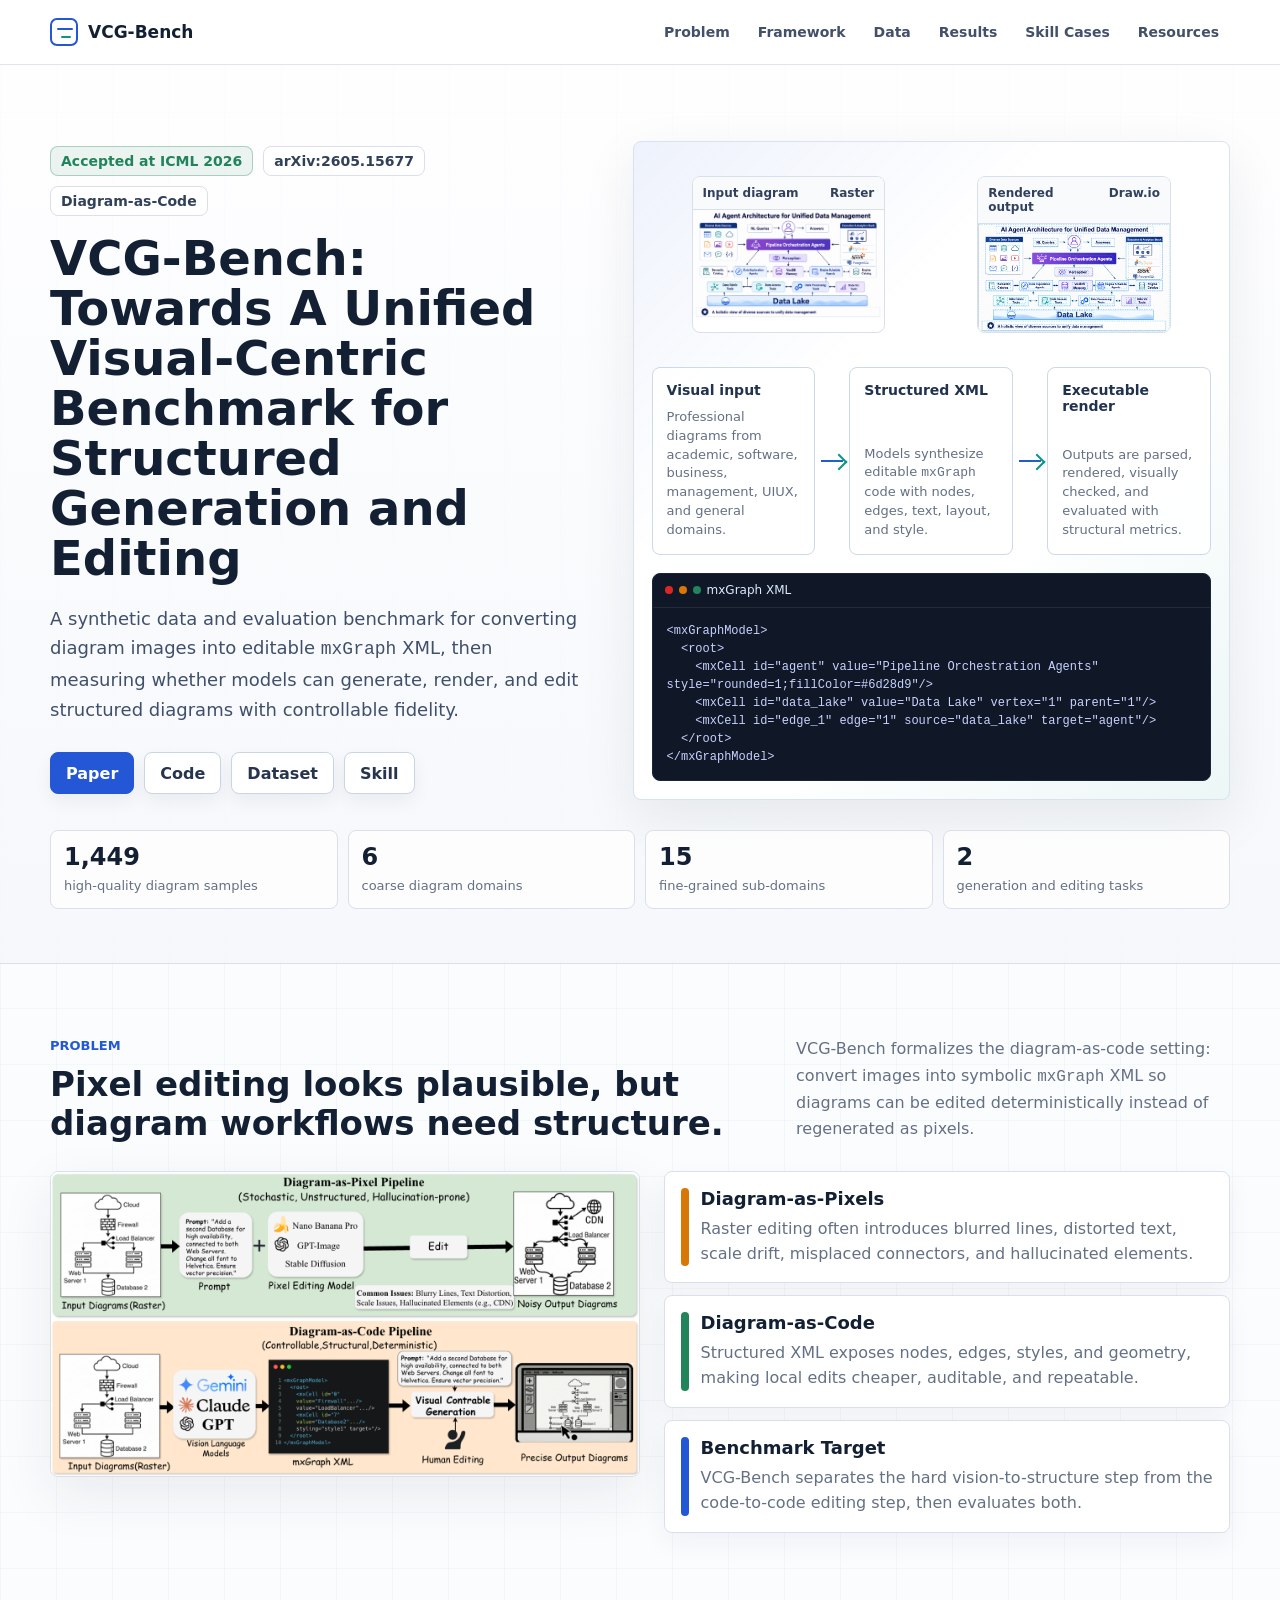
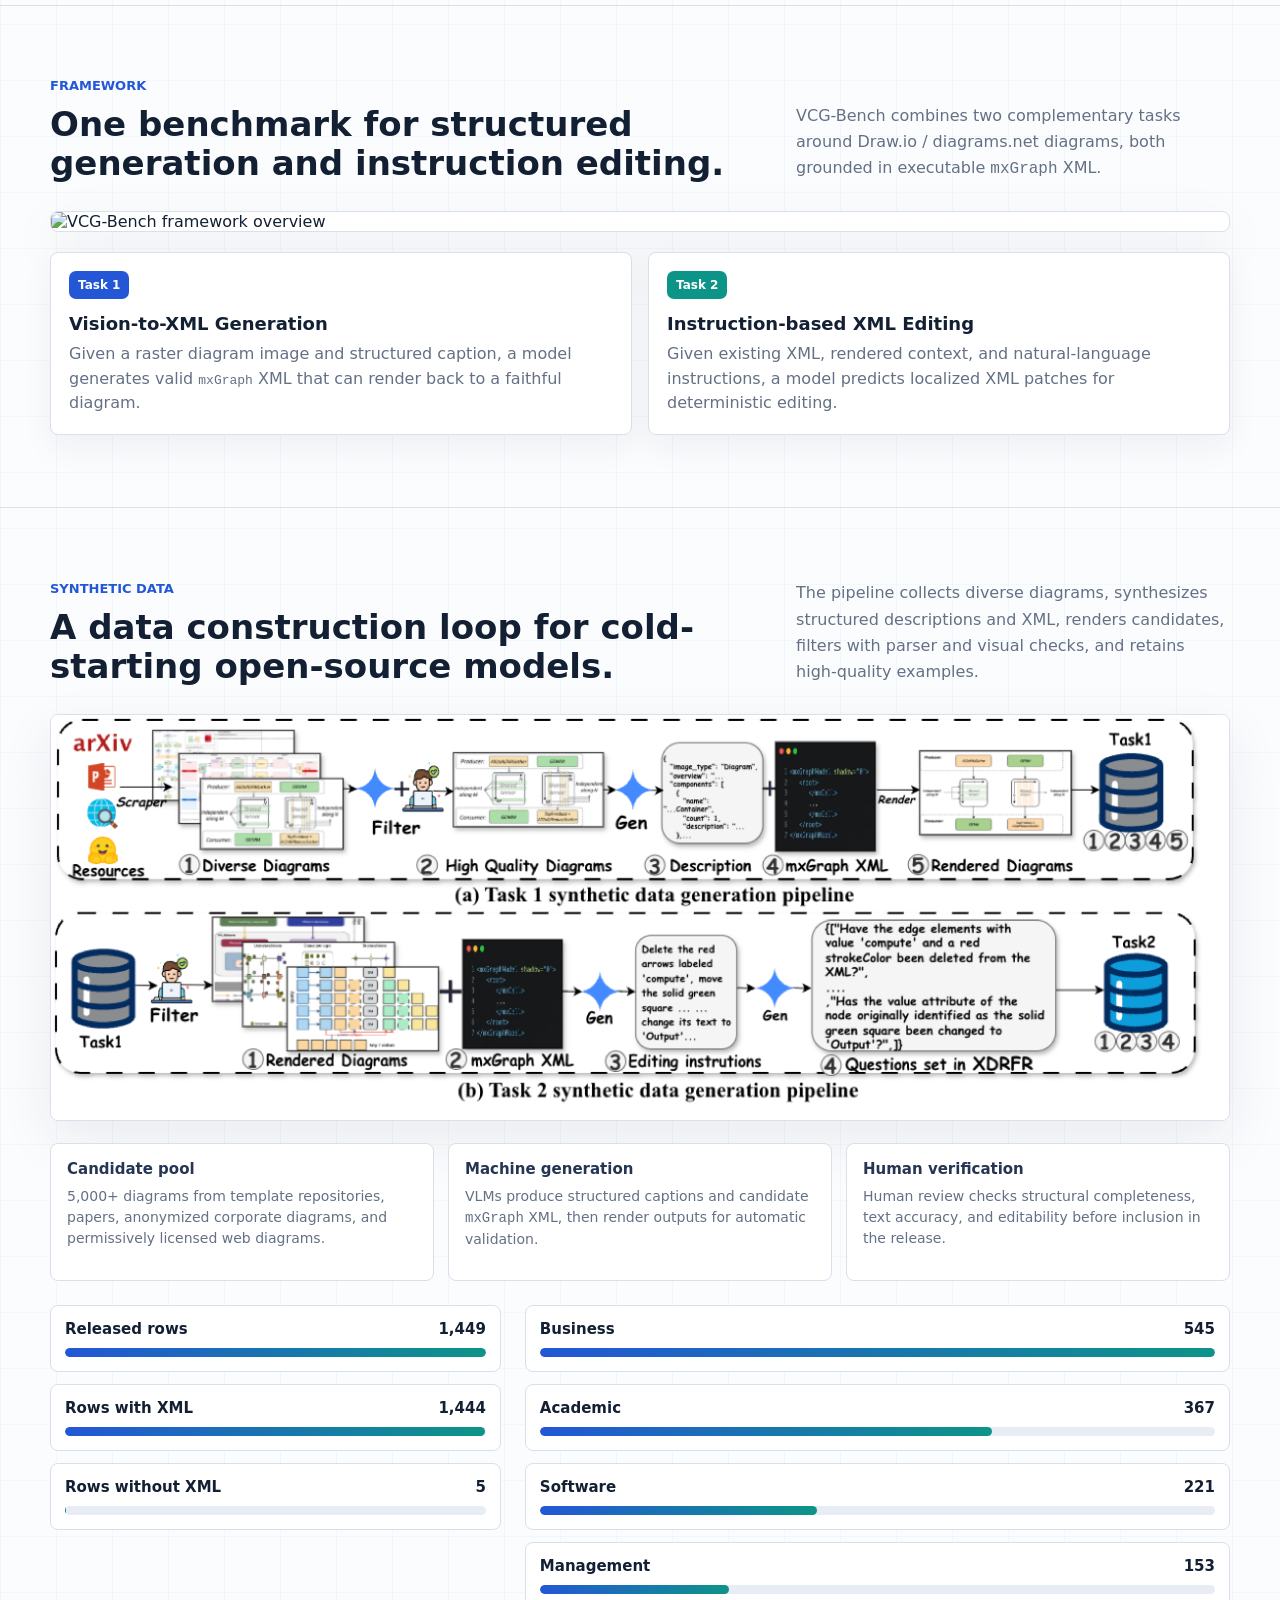
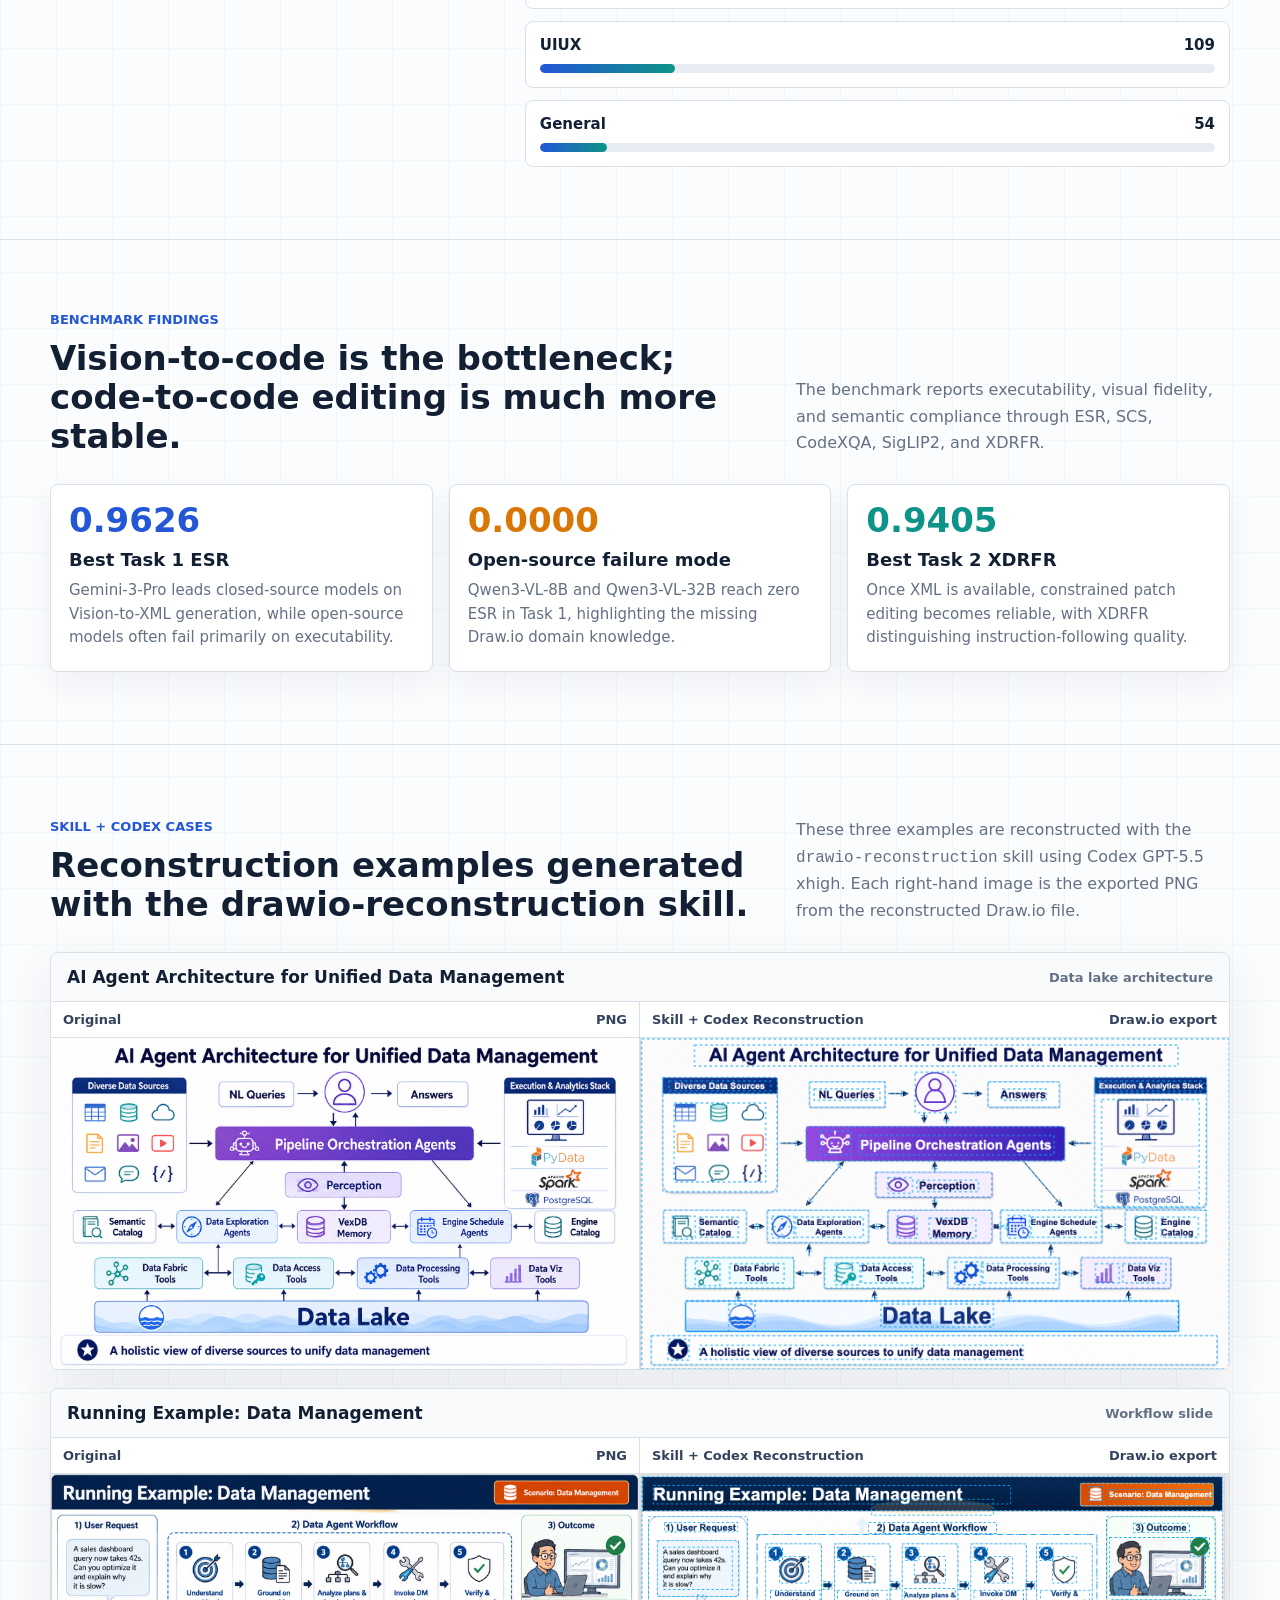
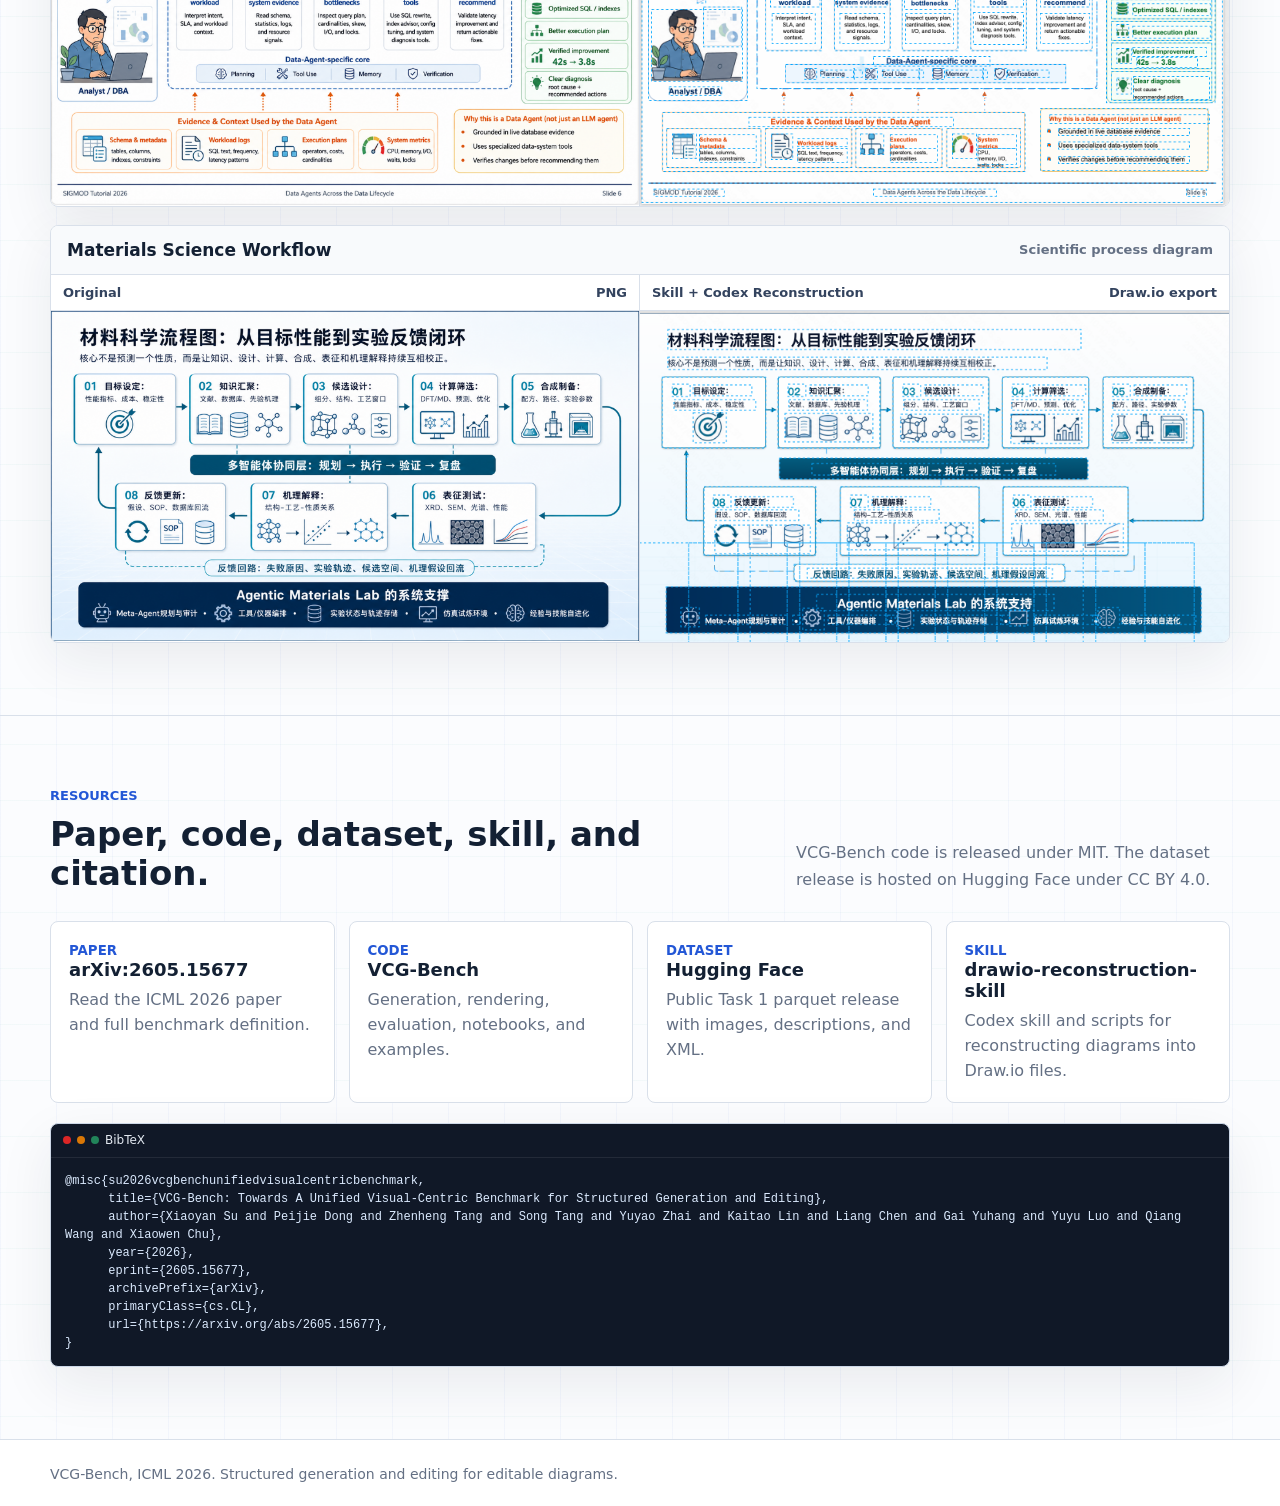
==== commit 052b604f: "docs: update reconstruction skill repository link" ====
--- a/docs/index.html
+++ b/docs/index.html
@@ -998,7 +998,7 @@
             <a class="button primary" href="https://arxiv.org/abs/2605.15677">Paper</a>
             <a class="button" href="https://github.com/sxy1499894281/VCG-Bench">Code</a>
             <a class="button" href="https://huggingface.co/datasets/sxy1620348809/VCG-Bench">Dataset</a>
-            <a class="button" href="https://github.com/sxy1499894281/drawio-reconstruction">Skill</a>
+            <a class="button" href="https://github.com/sxy1499894281/drawio-reconstruction-skill">Skill</a>
           </div>
         </div>
 
@@ -1285,9 +1285,9 @@
             <h3>Hugging Face</h3>
             <p>Public Task 1 parquet release with images, descriptions, and XML.</p>
           </a>
-          <a class="resource" href="https://github.com/sxy1499894281/drawio-reconstruction">
+          <a class="resource" href="https://github.com/sxy1499894281/drawio-reconstruction-skill">
             <small>Skill</small>
-            <h3>drawio-reconstruction</h3>
+            <h3>drawio-reconstruction-skill</h3>
             <p>Codex skill and scripts for reconstructing diagrams into Draw.io files.</p>
           </a>
         </div>
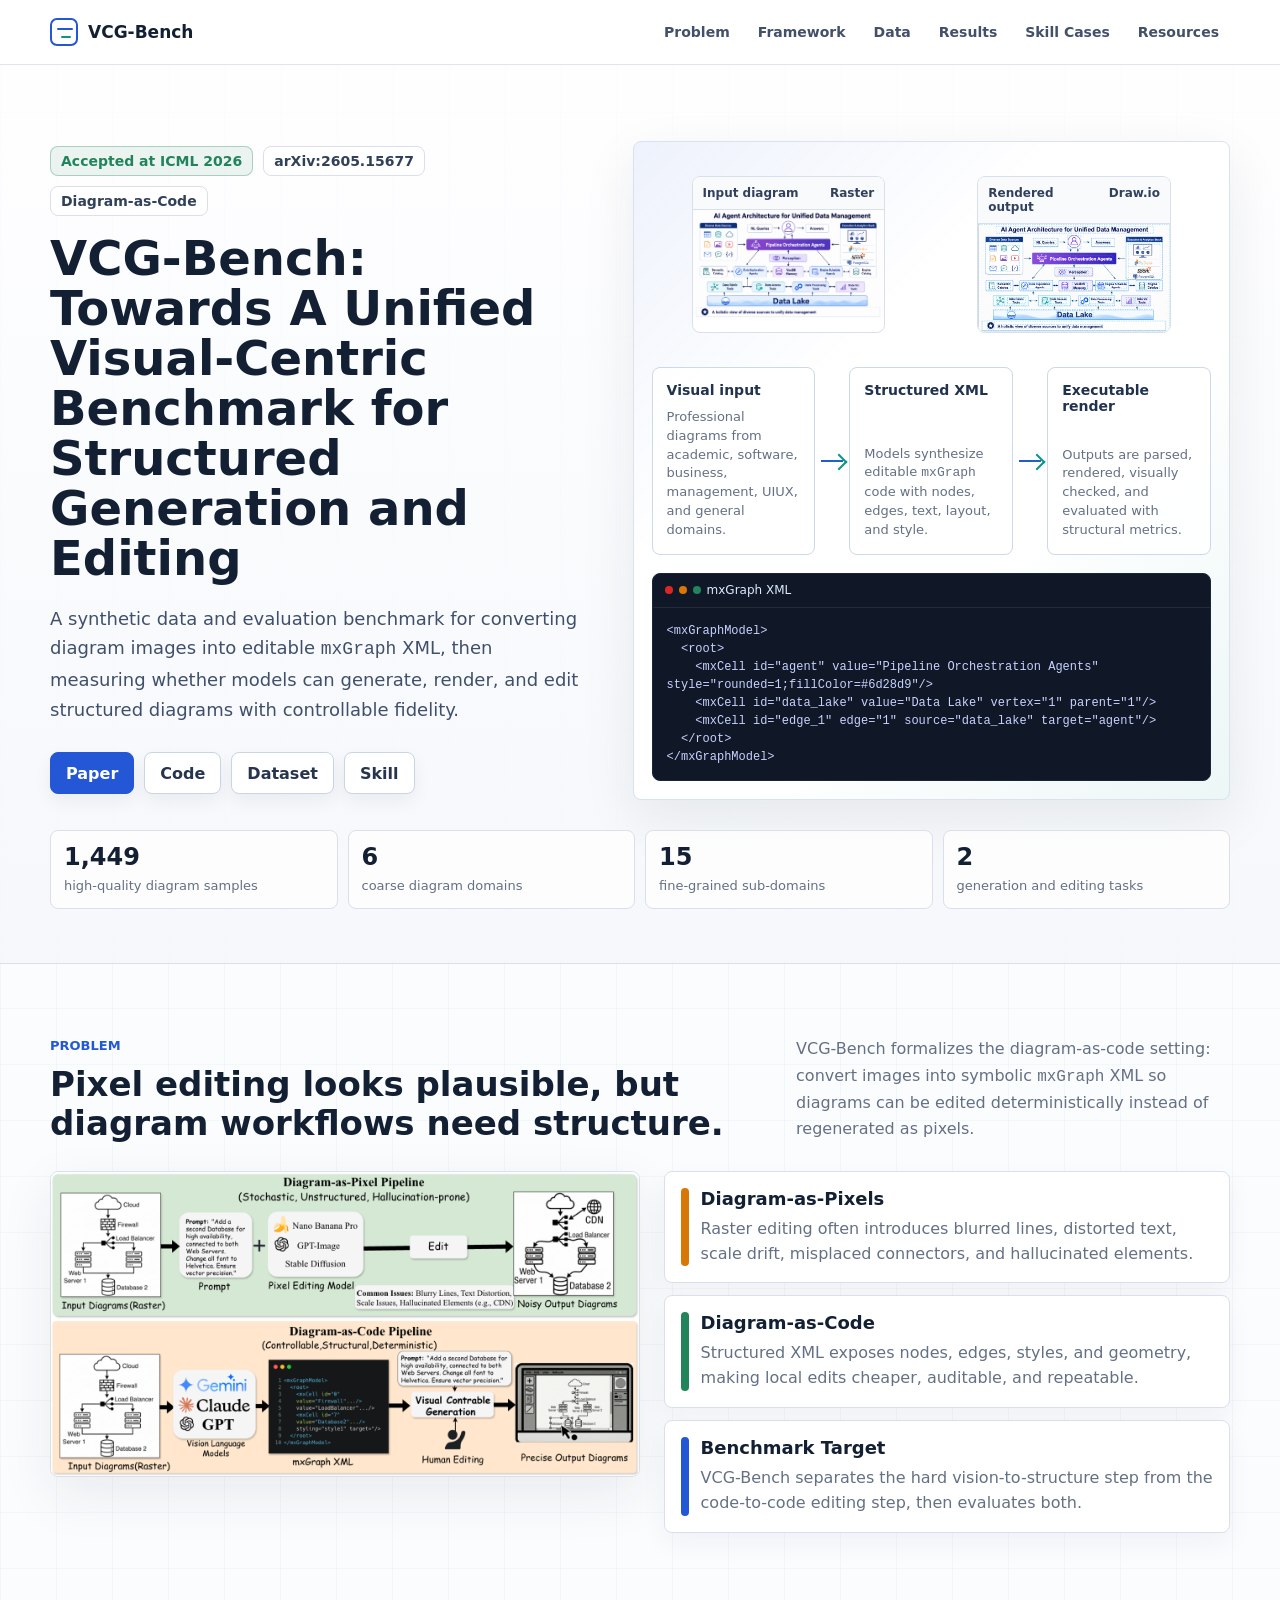
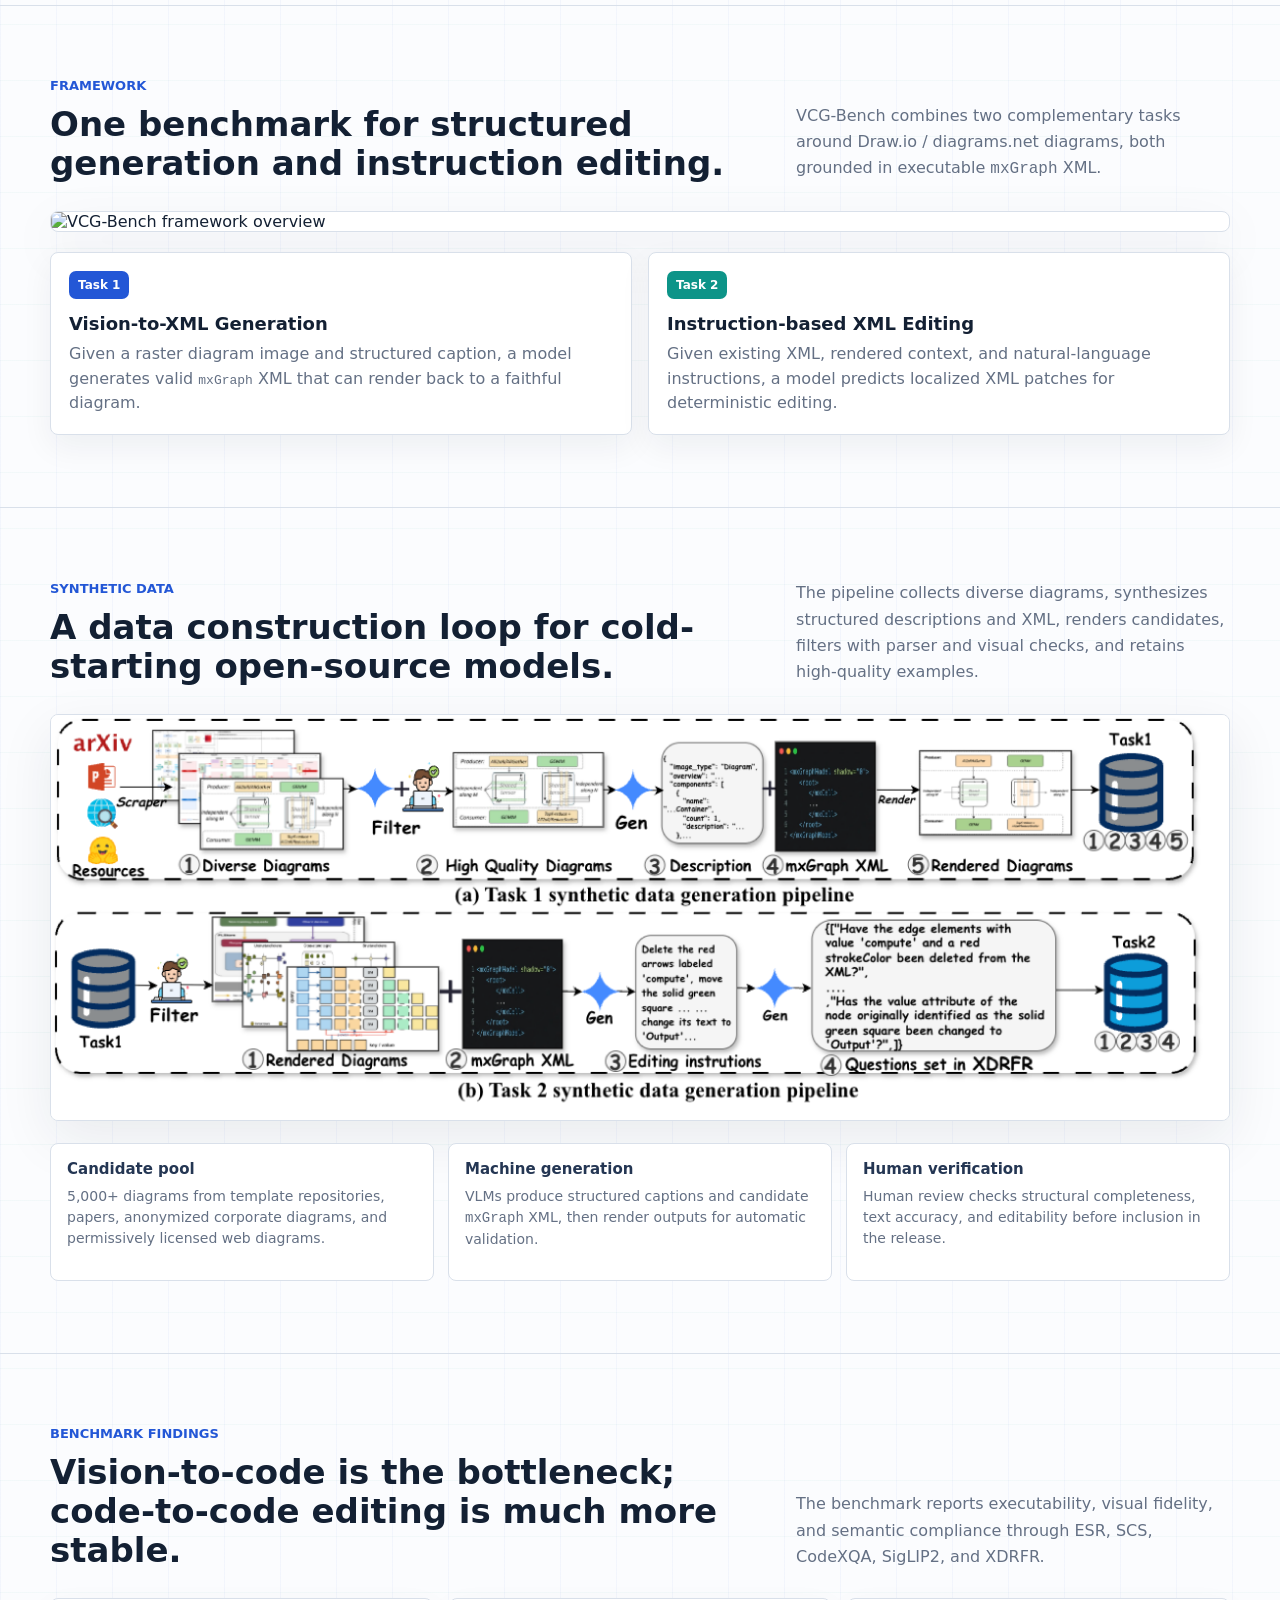
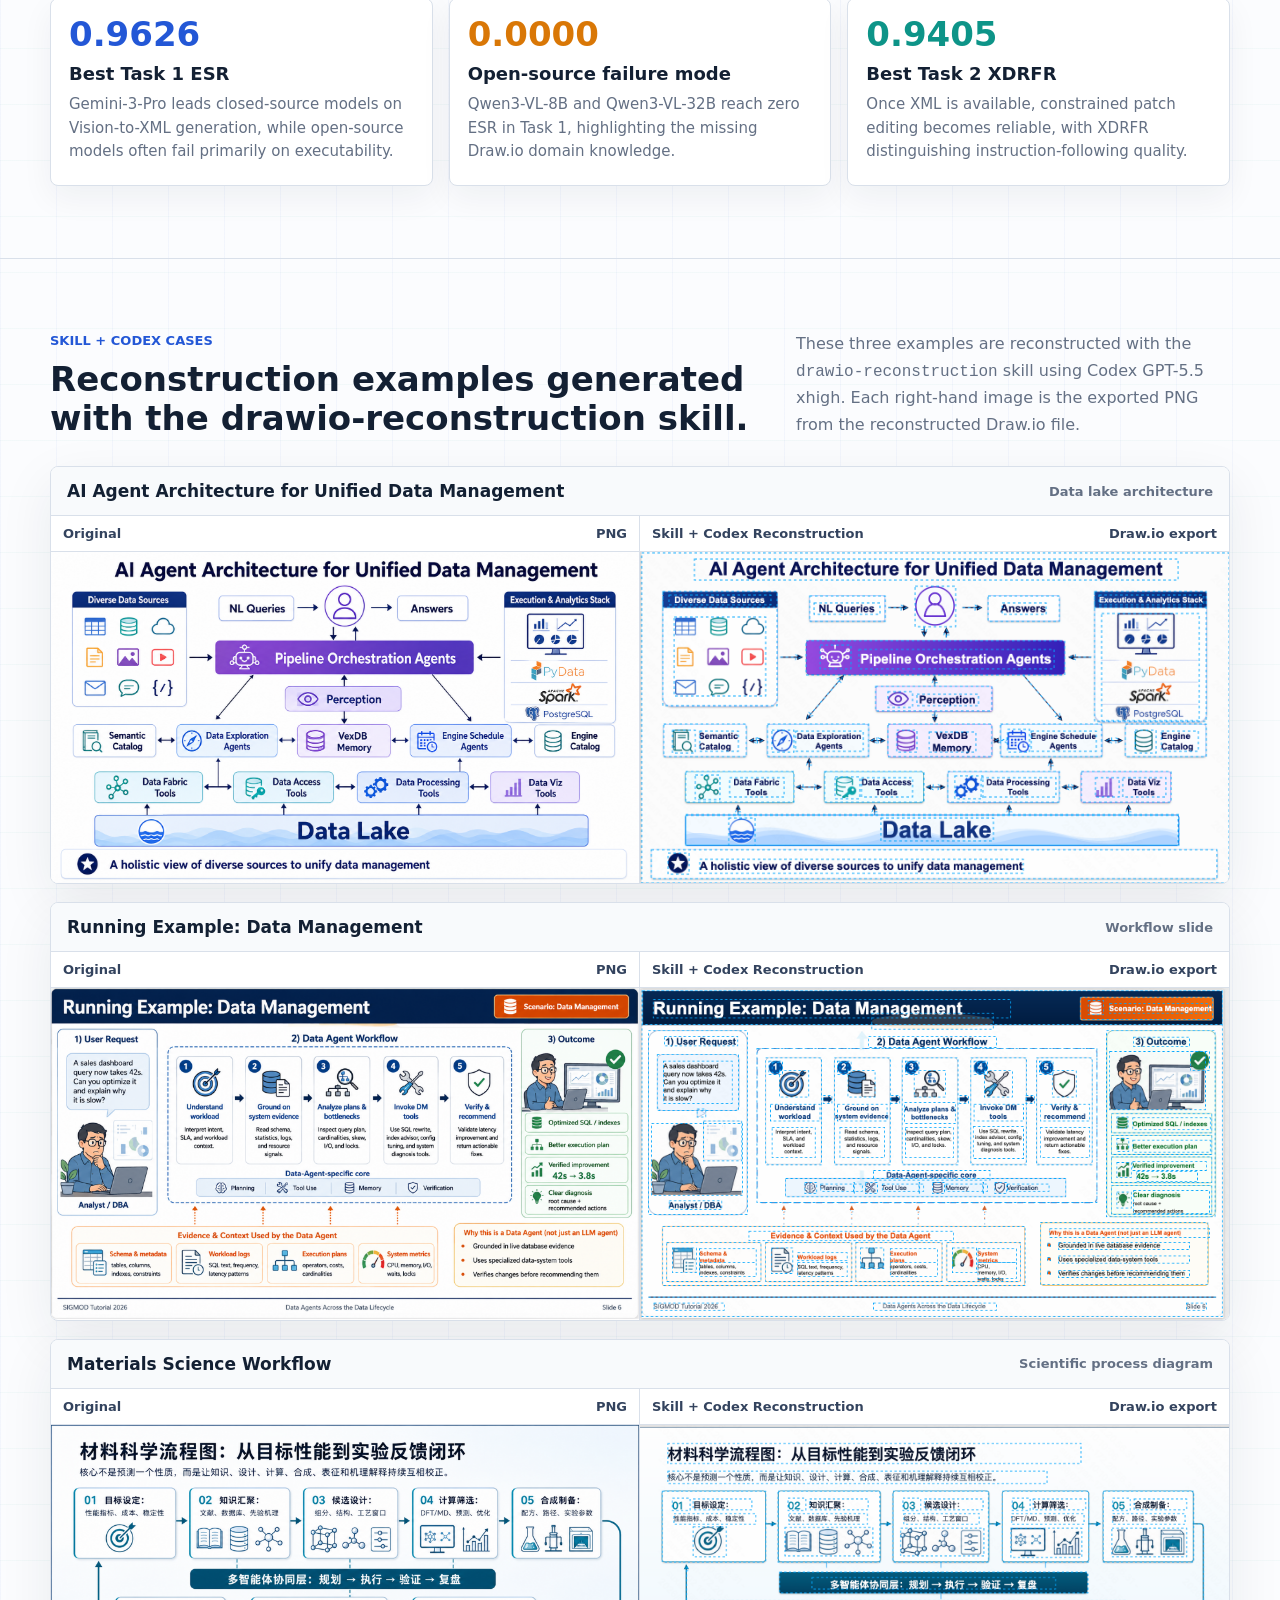
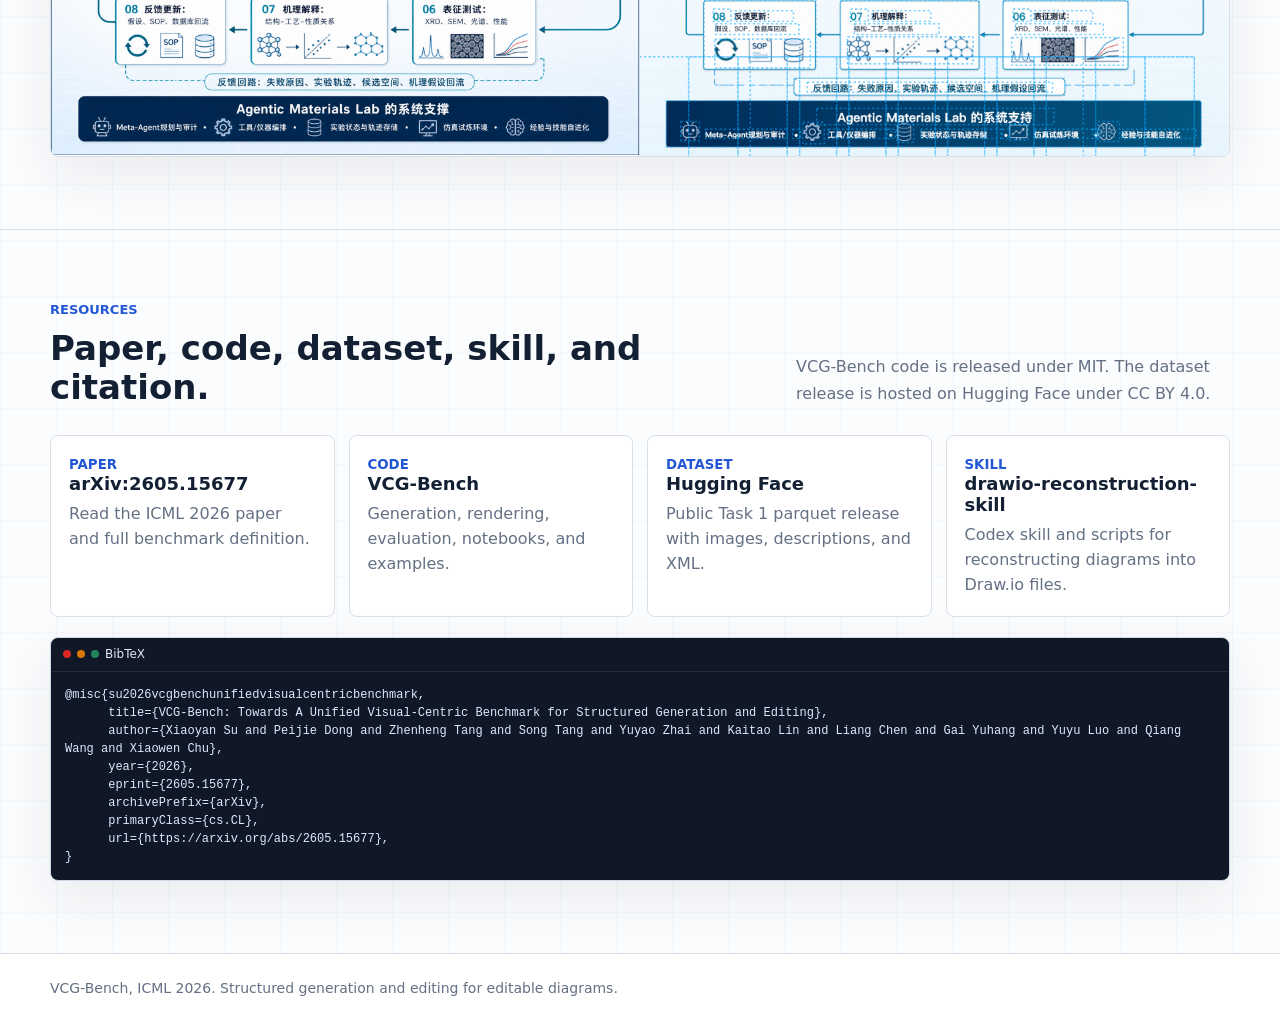
==== commit 4aec643e: "docs: simplify homepage data section" ====
--- a/docs/index.html
+++ b/docs/index.html
@@ -152,8 +152,7 @@
 
     .hero-grid > *,
     .section-head > *,
-    .split > *,
-    .dataset-grid > * {
+    .split > * {
       min-width: 0;
     }
 
@@ -607,48 +606,6 @@
       font-size: 14px;
     }
 
-    .dataset-grid {
-      display: grid;
-      grid-template-columns: 0.78fr 1.22fr;
-      gap: 24px;
-      align-items: start;
-    }
-
-    .metric-board {
-      display: grid;
-      gap: 12px;
-    }
-
-    .metric-row {
-      border: 1px solid var(--line);
-      border-radius: var(--radius);
-      background: var(--paper);
-      padding: 14px;
-    }
-
-    .metric-row strong {
-      display: flex;
-      justify-content: space-between;
-      gap: 10px;
-      font-size: 15px;
-      margin-bottom: 10px;
-    }
-
-    .bar {
-      height: 9px;
-      overflow: hidden;
-      border-radius: 999px;
-      background: #e8edf5;
-    }
-
-    .bar span {
-      display: block;
-      height: 100%;
-      width: var(--w);
-      background: linear-gradient(90deg, var(--blue), var(--teal));
-      border-radius: inherit;
-    }
-
     .result-grid {
       display: grid;
       grid-template-columns: repeat(3, 1fr);
@@ -848,8 +805,7 @@
     @media (max-width: 980px) {
       .hero-grid,
       .section-head,
-      .split,
-      .dataset-grid {
+      .split {
         grid-template-columns: 1fr;
       }
 
@@ -920,10 +876,10 @@
 
       .stats,
       .tasks,
-      .pipeline-grid,
-      .result-grid,
-      .resources,
-      .visual-top,
+        .pipeline-grid,
+        .result-grid,
+        .resources,
+        .visual-top,
       .case-images {
         grid-template-columns: 1fr;
       }
@@ -1142,21 +1098,6 @@
           <div class="phase"><b>Candidate pool</b><span>5,000+ diagrams from template repositories, papers, anonymized corporate diagrams, and permissively licensed web diagrams.</span></div>
           <div class="phase"><b>Machine generation</b><span>VLMs produce structured captions and candidate <code>mxGraph</code> XML, then render outputs for automatic validation.</span></div>
           <div class="phase"><b>Human verification</b><span>Human review checks structural completeness, text accuracy, and editability before inclusion in the release.</span></div>
-        </div>
-        <div class="dataset-grid" style="margin-top: 24px;">
-          <div class="metric-board reveal" aria-label="Dataset release summary">
-            <div class="metric-row"><strong><span>Released rows</span><span>1,449</span></strong><div class="bar"><span style="--w:100%"></span></div></div>
-            <div class="metric-row"><strong><span>Rows with XML</span><span>1,444</span></strong><div class="bar"><span style="--w:99.7%"></span></div></div>
-            <div class="metric-row"><strong><span>Rows without XML</span><span>5</span></strong><div class="bar"><span style="--w:0.3%"></span></div></div>
-          </div>
-          <div class="metric-board reveal" aria-label="Domain distribution">
-            <div class="metric-row"><strong><span>Business</span><span>545</span></strong><div class="bar"><span style="--w:100%"></span></div></div>
-            <div class="metric-row"><strong><span>Academic</span><span>367</span></strong><div class="bar"><span style="--w:67%"></span></div></div>
-            <div class="metric-row"><strong><span>Software</span><span>221</span></strong><div class="bar"><span style="--w:41%"></span></div></div>
-            <div class="metric-row"><strong><span>Management</span><span>153</span></strong><div class="bar"><span style="--w:28%"></span></div></div>
-            <div class="metric-row"><strong><span>UIUX</span><span>109</span></strong><div class="bar"><span style="--w:20%"></span></div></div>
-            <div class="metric-row"><strong><span>General</span><span>54</span></strong><div class="bar"><span style="--w:10%"></span></div></div>
-          </div>
         </div>
       </div>
     </section>
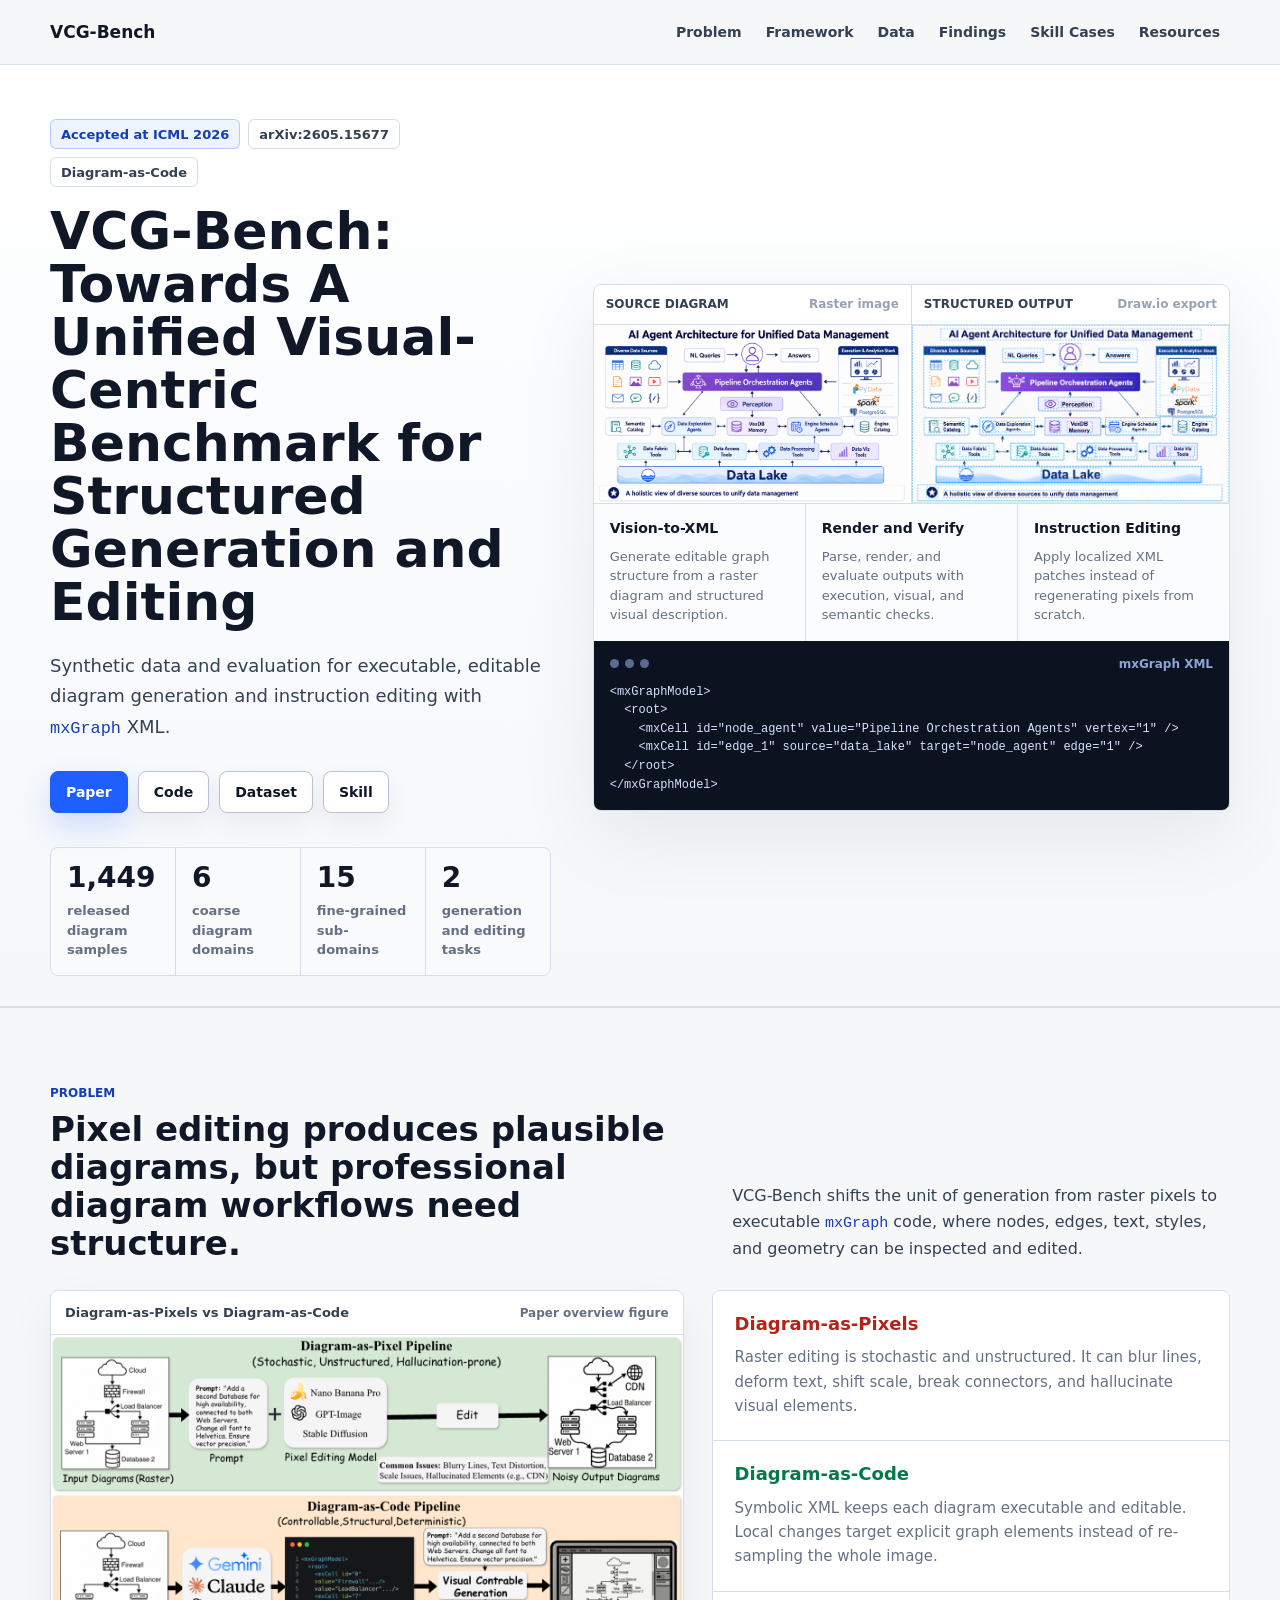
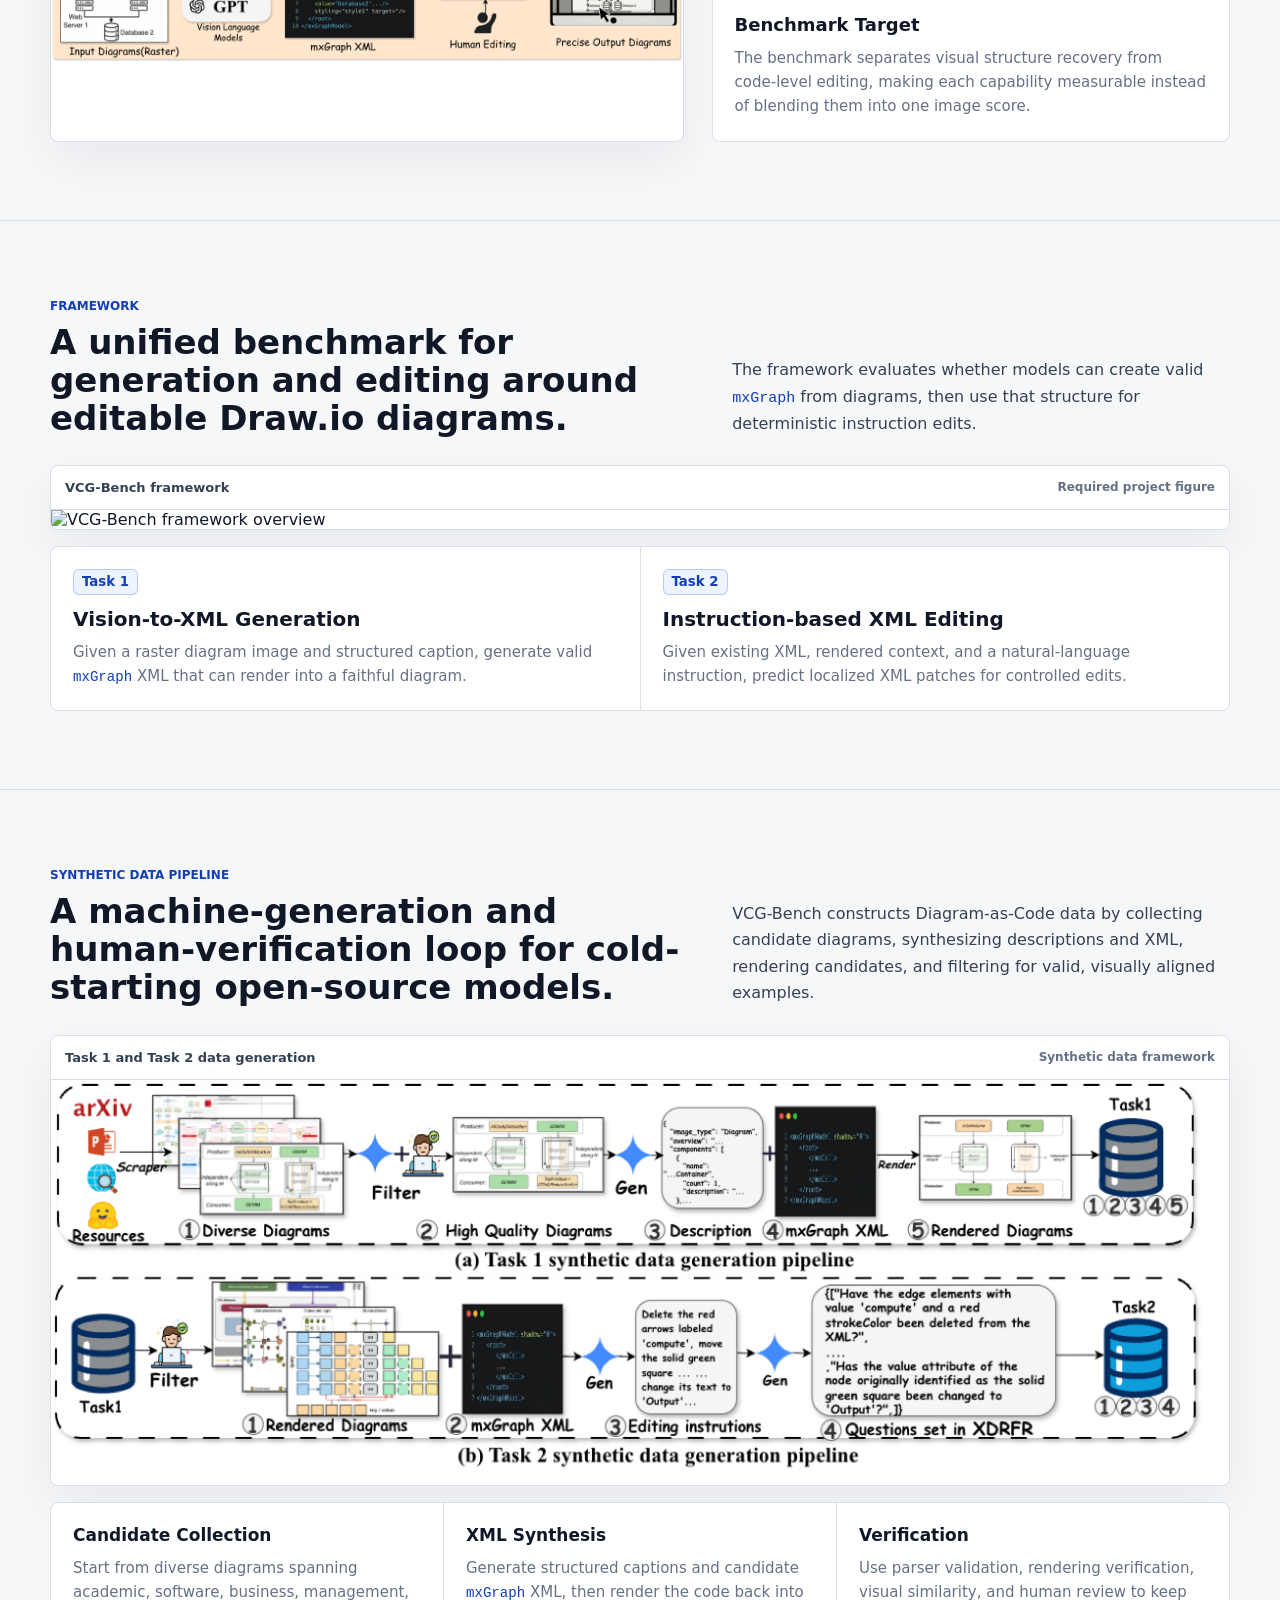
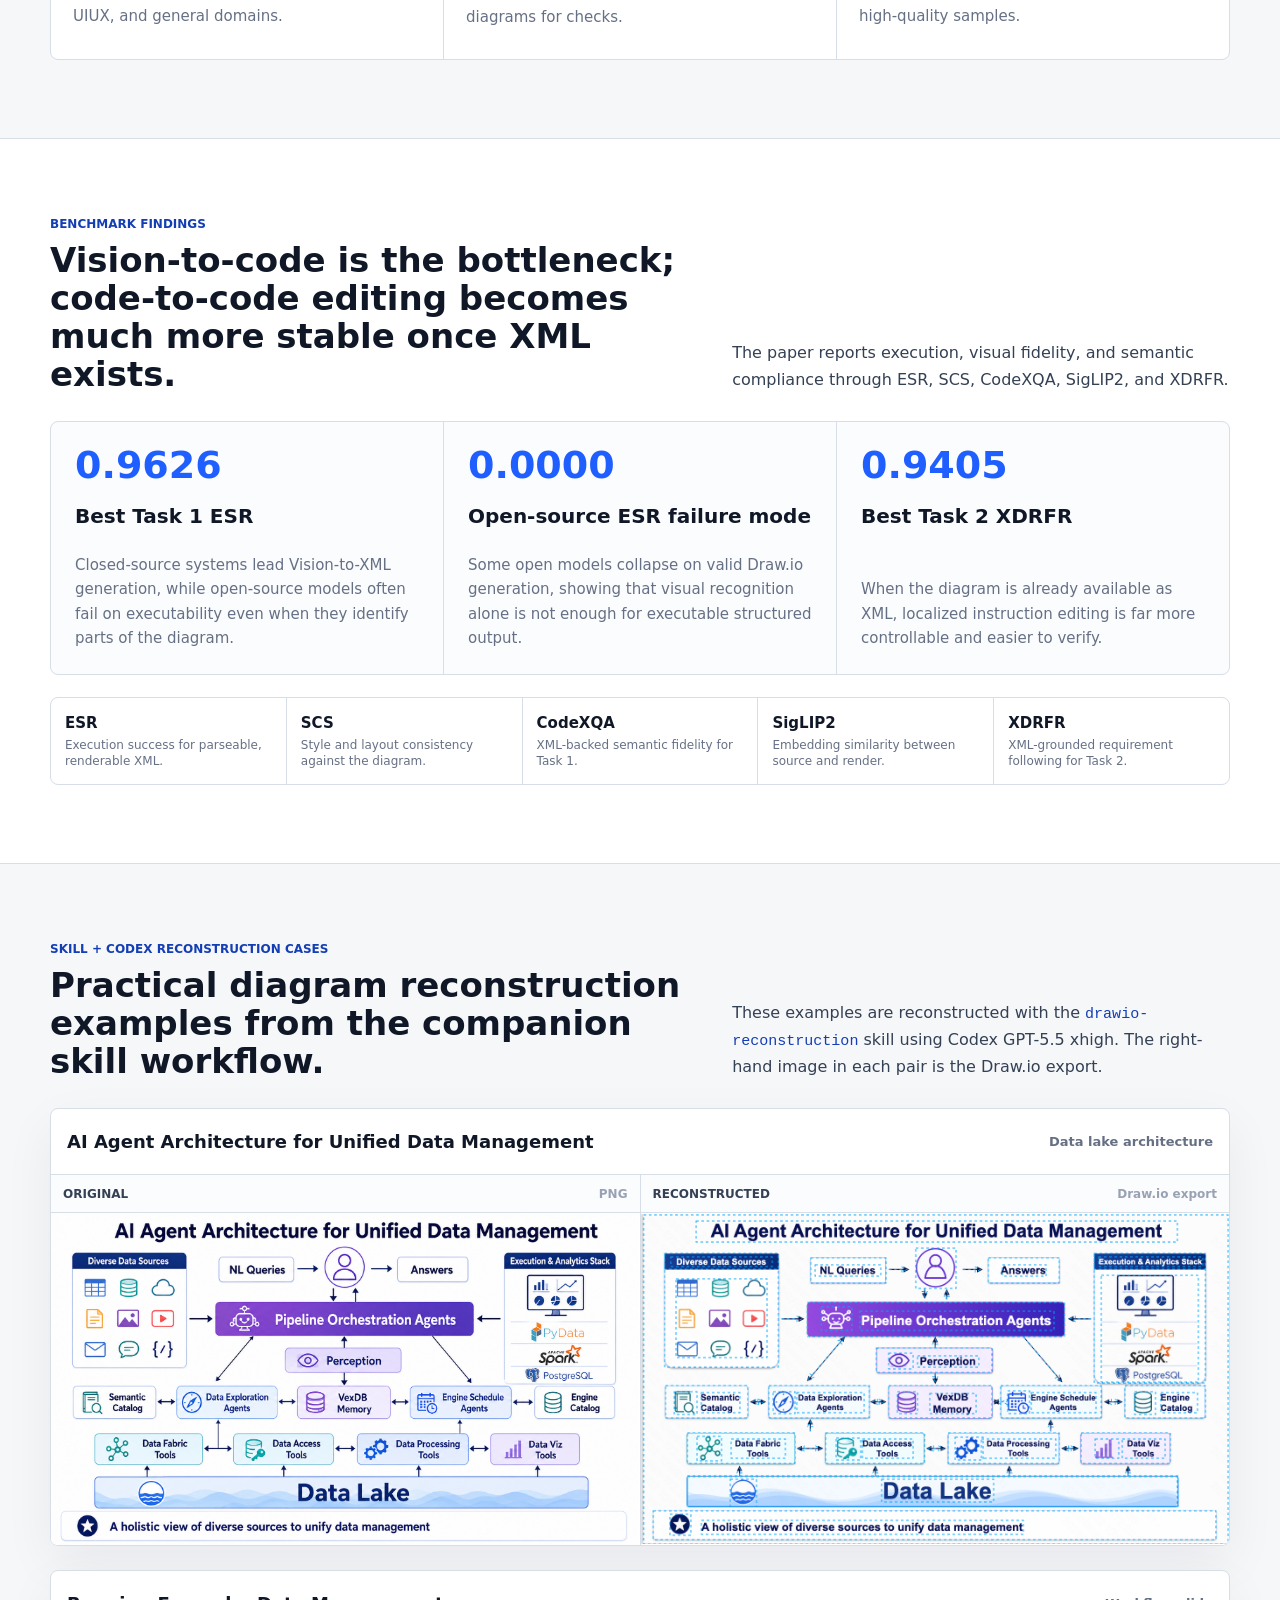
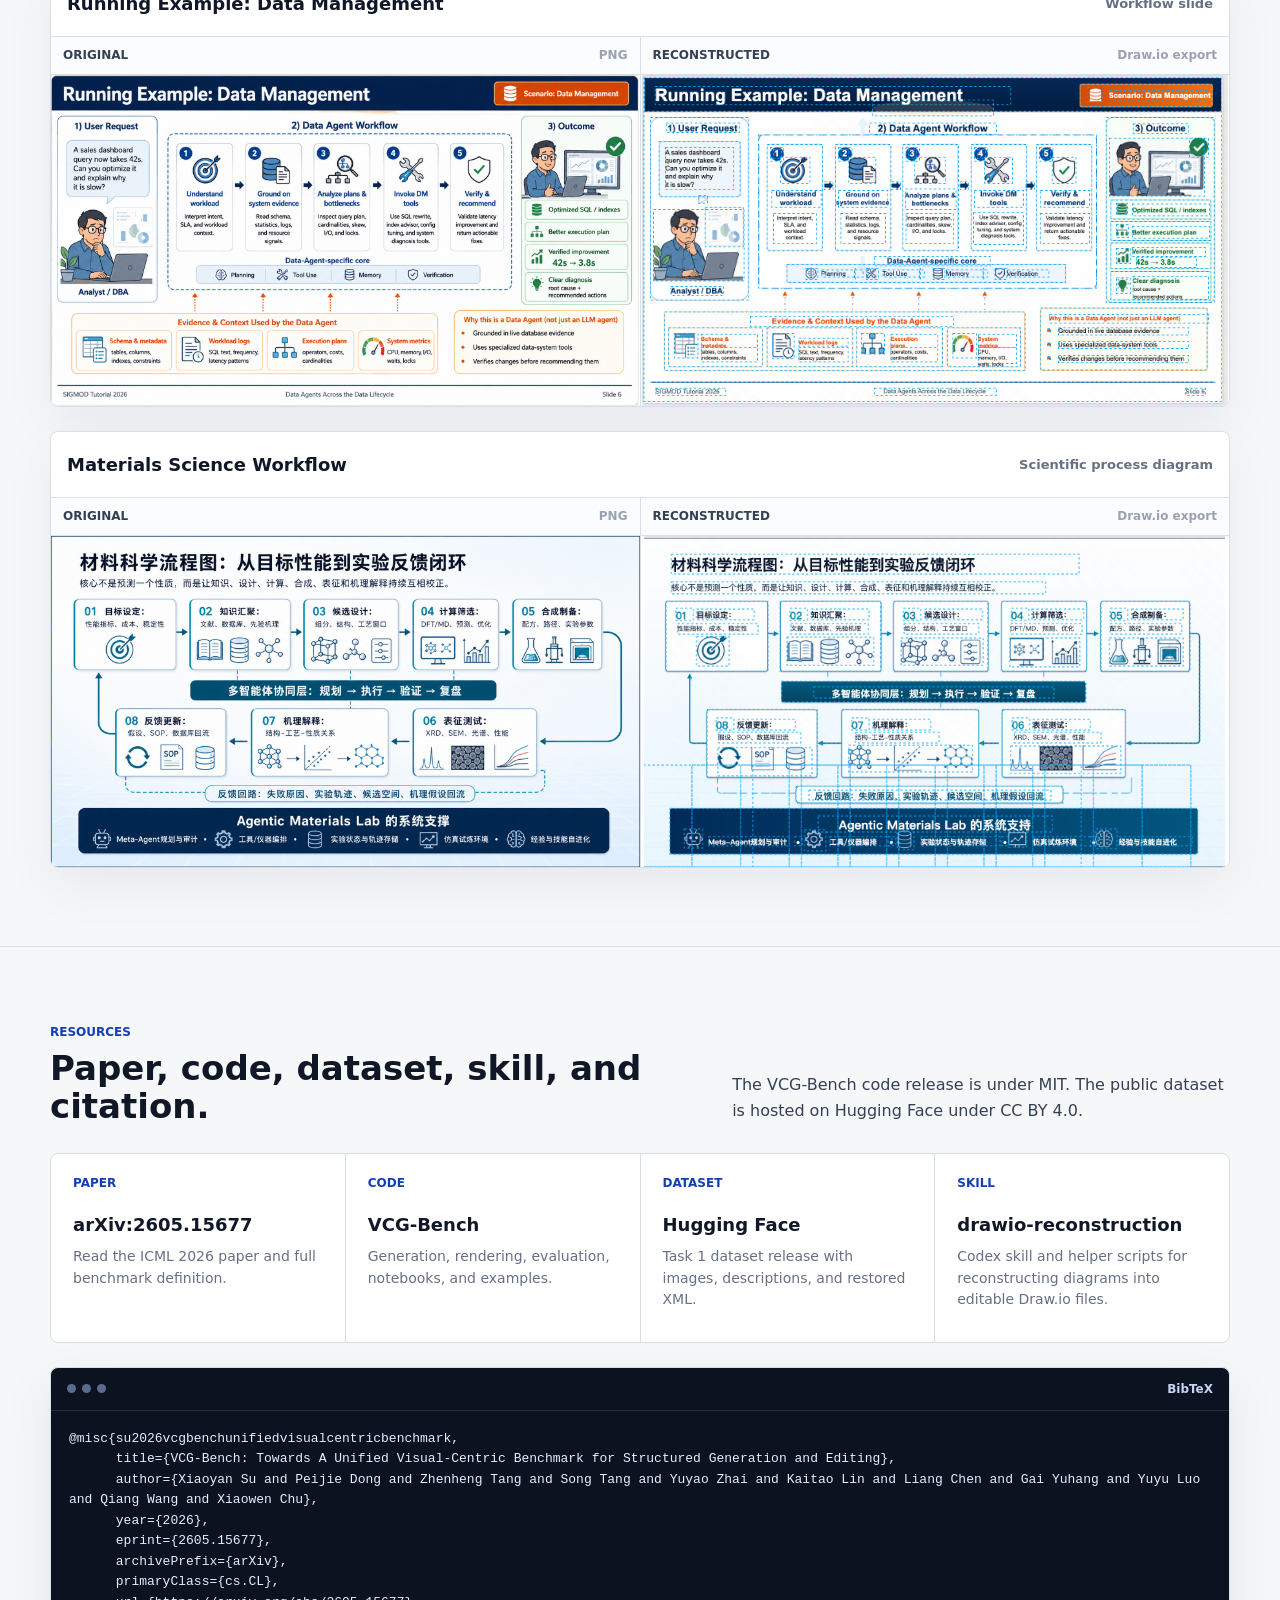
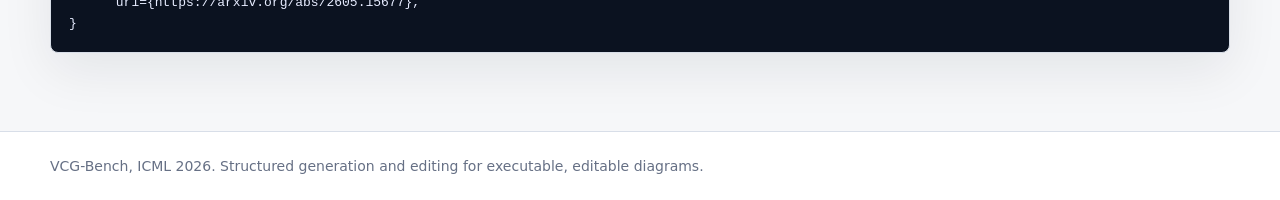
==== commit fcb225b3: "docs: redesign project homepage" ====
--- a/docs/index.html
+++ b/docs/index.html
@@ -7,18 +7,24 @@
   <meta name="description" content="VCG-Bench: Towards A Unified Visual-Centric Benchmark for Structured Generation and Editing.">
   <style>
     :root {
-      --ink: #132033;
-      --muted: #647084;
-      --line: #d9e0ea;
+      --bg: #f6f7f9;
       --paper: #ffffff;
-      --soft: #f5f7fb;
-      --blue: #2357d6;
-      --teal: #0d9488;
-      --green: #21845a;
-      --orange: #d97706;
-      --red: #dc2626;
-      --shadow: 0 18px 54px rgba(23, 34, 51, 0.08);
+      --paper-soft: #fbfcfe;
+      --ink: #101828;
+      --ink-soft: #344054;
+      --muted: #667085;
+      --faint: #98a2b3;
+      --line: #d8dee8;
+      --line-strong: #b8c2d3;
+      --accent: #1f5eff;
+      --accent-deep: #133eb4;
+      --accent-soft: #eef4ff;
+      --code: #0b1220;
+      --warn: #b42318;
+      --good: #027a48;
+      --shadow: 0 24px 80px rgba(16, 24, 40, 0.08);
       --radius: 8px;
+      --max: 1180px;
     }
 
     * {
@@ -27,18 +33,19 @@
 
     html {
       scroll-behavior: smooth;
+      width: 100%;
+      max-width: 100%;
     }
 
     body {
       margin: 0;
       color: var(--ink);
-      background:
-        linear-gradient(90deg, rgba(35, 87, 214, 0.04) 1px, transparent 1px),
-        linear-gradient(rgba(13, 148, 136, 0.035) 1px, transparent 1px),
-        #fbfcfe;
-      background-size: 56px 56px;
-      font-family: Inter, ui-sans-serif, system-ui, -apple-system, BlinkMacSystemFont, "Segoe UI", sans-serif;
+      background: var(--bg);
+      font-family: ui-sans-serif, system-ui, -apple-system, BlinkMacSystemFont, "Segoe UI", Arial, sans-serif;
       letter-spacing: 0;
+      overflow-x: hidden;
+      width: 100%;
+      max-width: 100%;
     }
 
     a {
@@ -51,17 +58,28 @@
       max-width: 100%;
     }
 
+    code,
+    pre {
+      font-family: ui-monospace, SFMono-Regular, Menlo, Monaco, Consolas, "Liberation Mono", monospace;
+    }
+
+    code {
+      color: var(--accent-deep);
+      font-size: 0.94em;
+    }
+
     .wrap {
-      width: min(1180px, calc(100% - 40px));
+      width: calc(100% - 40px);
+      max-width: var(--max);
       margin: 0 auto;
     }
 
     .topbar {
       position: sticky;
       top: 0;
-      z-index: 20;
-      border-bottom: 1px solid rgba(217, 224, 234, 0.82);
-      background: rgba(255, 255, 255, 0.92);
+      z-index: 40;
+      border-bottom: 1px solid rgba(216, 222, 232, 0.84);
+      background: rgba(246, 247, 249, 0.9);
       backdrop-filter: blur(16px);
     }
 
@@ -70,141 +88,132 @@
       display: flex;
       align-items: center;
       justify-content: space-between;
-      gap: 20px;
+      gap: 24px;
     }
 
     .brand {
-      display: flex;
-      align-items: center;
-      gap: 10px;
-      font-weight: 780;
+      color: var(--ink);
       font-size: 17px;
-    }
-
-    .brand-mark {
-      width: 28px;
-      height: 28px;
-      border: 2px solid var(--blue);
-      border-radius: 7px;
-      position: relative;
-      background: var(--paper);
-    }
-
-    .brand-mark::before,
-    .brand-mark::after {
-      content: "";
-      position: absolute;
-      background: var(--blue);
-      border-radius: 999px;
-    }
-
-    .brand-mark::before {
-      width: 16px;
-      height: 2px;
-      left: 5px;
-      top: 8px;
-    }
-
-    .brand-mark::after {
-      width: 10px;
-      height: 2px;
-      left: 9px;
-      top: 16px;
-      background: var(--teal);
+      font-weight: 760;
+      white-space: nowrap;
     }
 
     .nav-links {
       display: flex;
       align-items: center;
-      gap: 6px;
+      justify-content: flex-end;
+      gap: 4px;
       flex-wrap: wrap;
-      justify-content: flex-end;
+      min-width: 0;
     }
 
     .nav-links a {
       min-height: 34px;
       display: inline-flex;
       align-items: center;
-      padding: 0 11px;
-      border-radius: 8px;
-      color: #43506a;
+      padding: 0 10px;
+      border-radius: 6px;
+      color: var(--ink-soft);
       font-size: 14px;
       font-weight: 650;
     }
 
-    .nav-links a:hover {
-      background: #edf3ff;
-      color: var(--blue);
+    .nav-links a:hover,
+    .nav-links a:focus-visible {
+      color: var(--accent-deep);
+      background: var(--accent-soft);
+      outline: none;
     }
 
     .hero {
-      padding: 76px 0 54px;
-      background: linear-gradient(180deg, rgba(255, 255, 255, 0.78), rgba(245, 247, 251, 0.9));
+      padding: 54px 0 30px;
       border-bottom: 1px solid var(--line);
+      background:
+        linear-gradient(180deg, #ffffff 0%, #f7f9fc 76%, #f6f7f9 100%);
     }
 
     .hero-grid {
       display: grid;
-      grid-template-columns: 0.95fr 1.05fr;
+      grid-template-columns: minmax(0, 0.88fr) minmax(420px, 1.12fr);
+      gap: 42px;
       align-items: center;
-      gap: 42px;
-    }
-
-    .hero-grid > *,
-    .section-head > *,
-    .split > * {
+    }
+
+    .hero-copy,
+    .hero-media,
+    .section-head,
+    .figure-shell,
+    .case,
+    .resource {
       min-width: 0;
     }
 
-    .kicker {
+    .artifact,
+    .artifact *,
+    .figure-shell,
+    .case,
+    .case * {
+      min-width: 0;
+    }
+
+    .eyebrow-row {
       display: flex;
+      gap: 8px;
       align-items: center;
-      gap: 10px;
       flex-wrap: wrap;
       margin-bottom: 18px;
-      color: var(--muted);
-      font-weight: 720;
-      font-size: 14px;
     }
 
     .tag {
+      min-height: 30px;
       display: inline-flex;
       align-items: center;
-      min-height: 30px;
+      max-width: 100%;
+      border: 1px solid var(--line);
+      border-radius: 6px;
       padding: 0 10px;
-      border: 1px solid var(--line);
-      border-radius: 8px;
-      background: var(--paper);
-      color: #32415a;
-    }
-
-    .tag.is-accepted {
-      border-color: rgba(33, 132, 90, 0.32);
-      background: rgba(33, 132, 90, 0.08);
-      color: var(--green);
+      background: rgba(255, 255, 255, 0.74);
+      color: var(--ink-soft);
+      font-size: 13px;
+      font-weight: 720;
+      overflow-wrap: anywhere;
+    }
+
+    .tag.strong {
+      border-color: rgba(31, 94, 255, 0.28);
+      background: var(--accent-soft);
+      color: var(--accent-deep);
+    }
+
+    h1,
+    h2,
+    h3,
+    p {
+      margin-top: 0;
     }
 
     h1 {
-      margin: 0;
-      font-size: 48px;
-      line-height: 1.04;
+      margin-bottom: 0;
+      max-width: 840px;
+      font-size: 52px;
+      line-height: 1.02;
+      font-weight: 790;
       letter-spacing: 0;
-      max-width: 780px;
       overflow-wrap: break-word;
     }
 
     .lead {
-      margin: 20px 0 0;
-      color: #40506a;
+      margin: 22px 0 0;
+      max-width: 720px;
+      color: var(--ink-soft);
       font-size: 18px;
-      line-height: 1.65;
-      max-width: 760px;
-    }
-
-    .hero-actions {
+      line-height: 1.68;
+    }
+
+    .actions {
       display: flex;
+      flex-wrap: wrap;
       gap: 10px;
-      flex-wrap: wrap;
       margin-top: 28px;
     }
 
@@ -213,445 +222,466 @@
       display: inline-flex;
       align-items: center;
       justify-content: center;
-      gap: 8px;
+      border: 1px solid var(--line-strong);
+      border-radius: 8px;
       padding: 0 15px;
-      border-radius: 8px;
-      border: 1px solid #c9d4e5;
       background: var(--paper);
-      color: #26344d;
+      color: var(--ink);
+      font-size: 14px;
       font-weight: 760;
-      box-shadow: 0 7px 18px rgba(19, 32, 51, 0.06);
-      transition: transform 160ms ease, box-shadow 160ms ease, border-color 160ms ease;
-    }
-
-    .button:hover {
+      box-shadow: 0 10px 24px rgba(16, 24, 40, 0.06);
+      transition: transform 160ms ease, box-shadow 160ms ease, border-color 160ms ease, background 160ms ease;
+    }
+
+    .button.primary {
+      border-color: var(--accent);
+      background: var(--accent);
+      color: white;
+      box-shadow: 0 14px 30px rgba(31, 94, 255, 0.18);
+    }
+
+    .button:hover,
+    .button:focus-visible {
       transform: translateY(-2px);
-      box-shadow: 0 13px 28px rgba(19, 32, 51, 0.11);
-      border-color: #9eb5da;
-    }
-
-    .button.primary {
-      border-color: var(--blue);
-      background: var(--blue);
-      color: #fff;
-    }
-
-    .stats {
-      margin-top: 30px;
+      border-color: var(--accent);
+      box-shadow: 0 18px 36px rgba(16, 24, 40, 0.11);
+      outline: none;
+    }
+
+    .hero-metrics {
       display: grid;
-      grid-template-columns: repeat(4, minmax(110px, 1fr));
-      gap: 10px;
-    }
-
-    .stat {
-      border: 1px solid var(--line);
-      border-radius: var(--radius);
-      background: rgba(255, 255, 255, 0.78);
-      padding: 14px 13px;
-    }
-
-    .stat strong {
-      display: block;
-      font-size: 24px;
-      line-height: 1;
-      margin-bottom: 8px;
-      color: var(--ink);
-    }
-
-    .stat span {
-      color: var(--muted);
-      font-size: 13px;
-      line-height: 1.35;
-      display: block;
-    }
-
-    .hero-visual {
-      position: relative;
-      min-height: 540px;
-      background: #ffffff;
-      border: 1px solid #d9e2ee;
-      border-radius: var(--radius);
-      box-shadow: var(--shadow);
-      overflow: hidden;
-      min-width: 0;
-    }
-
-    .hero-visual::before {
-      content: "";
-      position: absolute;
-      inset: 0;
-      background:
-        linear-gradient(135deg, rgba(35, 87, 214, 0.08), transparent 35%),
-        linear-gradient(315deg, rgba(13, 148, 136, 0.08), transparent 38%);
-      pointer-events: none;
-    }
-
-    .visual-inner {
-      position: relative;
-      padding: 18px;
-      display: grid;
-      gap: 14px;
-      min-width: 0;
-    }
-
-    .visual-top {
-      display: grid;
-      grid-template-columns: 1fr 1fr;
-      gap: 12px;
-    }
-
-    .mini-figure {
+      grid-template-columns: repeat(4, minmax(0, 1fr));
+      gap: 1px;
+      margin-top: 34px;
       border: 1px solid var(--line);
       border-radius: var(--radius);
       overflow: hidden;
+      background: var(--line);
+    }
+
+    .metric {
+      min-height: 92px;
+      padding: 16px;
+      background: rgba(255, 255, 255, 0.84);
+    }
+
+    .metric strong {
+      display: block;
+      color: var(--ink);
+      font-size: 28px;
+      line-height: 1;
+      margin-bottom: 8px;
+    }
+
+    .metric span {
+      color: var(--muted);
+      font-size: 13px;
+      font-weight: 650;
+      line-height: 1.35;
+    }
+
+    .artifact {
+      border: 1px solid var(--line);
+      border-radius: var(--radius);
+      background: rgba(255, 255, 255, 0.76);
+      box-shadow: var(--shadow);
+      overflow: hidden;
+    }
+
+    .artifact-top {
+      display: grid;
+      grid-template-columns: 1fr 1fr;
+      gap: 1px;
+      background: var(--line);
+    }
+
+    .artifact-figure {
+      min-width: 0;
+      margin: 0;
       background: var(--paper);
-      min-width: 0;
-    }
-
-    .mini-figure .cap {
+    }
+
+    .artifact-figure img {
+      width: 100%;
+      aspect-ratio: 16 / 9;
+      object-fit: cover;
+      object-position: center;
+    }
+
+    .cap {
+      min-height: 40px;
       display: flex;
+      align-items: center;
       justify-content: space-between;
       gap: 12px;
-      padding: 9px 10px;
+      border-bottom: 1px solid var(--line);
+      padding: 0 12px;
+      color: var(--ink-soft);
       font-size: 12px;
+      font-weight: 760;
+      text-transform: uppercase;
+      min-width: 0;
+    }
+
+    .cap span,
+    .figure-label span,
+    .figure-label small,
+    .case-label span {
+      min-width: 0;
+      overflow: hidden;
+      text-overflow: ellipsis;
+      white-space: nowrap;
+    }
+
+    .cap span:last-child {
+      color: var(--faint);
+      font-weight: 700;
+      text-transform: none;
+    }
+
+    .artifact-code {
+      display: grid;
+      grid-template-columns: 1fr 1fr 1fr;
+      gap: 1px;
+      background: var(--line);
+      border-top: 1px solid var(--line);
+    }
+
+    .code-step {
+      min-height: 118px;
+      padding: 16px;
+      background: var(--paper-soft);
+    }
+
+    .code-step b {
+      display: block;
+      margin-bottom: 9px;
+      font-size: 14px;
+      line-height: 1.25;
+    }
+
+    .code-step span {
+      display: block;
+      color: var(--muted);
+      font-size: 13px;
+      line-height: 1.5;
+    }
+
+    .terminal {
+      background: var(--code);
+      color: #d7e2ff;
+      padding: 16px;
+    }
+
+    .terminal-head {
+      display: flex;
+      align-items: center;
+      justify-content: space-between;
+      gap: 16px;
+      margin-bottom: 12px;
+      color: #8ea4d9;
+      font-size: 12px;
+      font-weight: 760;
+    }
+
+    .dots {
+      display: inline-flex;
+      gap: 6px;
+      align-items: center;
+    }
+
+    .dots i {
+      width: 9px;
+      height: 9px;
+      display: block;
+      border-radius: 999px;
+      background: #5b6b8f;
+    }
+
+    .terminal pre {
+      margin: 0;
+      max-height: 160px;
+      overflow: hidden;
+      color: #d7e2ff;
+      font-size: 12px;
+      line-height: 1.55;
+      white-space: pre-wrap;
+      overflow-wrap: anywhere;
+      word-break: break-word;
+    }
+
+    section {
+      padding: 78px 0;
+    }
+
+    section + section {
+      border-top: 1px solid var(--line);
+    }
+
+    .section-head {
+      display: grid;
+      grid-template-columns: minmax(0, 0.9fr) minmax(300px, 0.7fr);
+      gap: 42px;
+      align-items: end;
+      margin-bottom: 28px;
+    }
+
+    .eyebrow {
+      margin: 0 0 10px;
+      color: var(--accent-deep);
+      font-size: 12px;
+      font-weight: 790;
+      text-transform: uppercase;
+    }
+
+    h2 {
+      margin-bottom: 0;
+      font-size: 34px;
+      line-height: 1.12;
+      letter-spacing: 0;
+      max-width: 760px;
+    }
+
+    .section-copy {
+      margin: 0;
+      color: var(--ink-soft);
+      font-size: 16px;
+      line-height: 1.65;
+      max-width: 560px;
+    }
+
+    .figure-shell {
+      border: 1px solid var(--line);
+      border-radius: var(--radius);
+      background: var(--paper);
+      overflow: hidden;
+      box-shadow: 0 18px 48px rgba(16, 24, 40, 0.06);
+    }
+
+    .figure-label {
+      min-height: 44px;
+      display: flex;
+      align-items: center;
+      justify-content: space-between;
+      gap: 16px;
+      border-bottom: 1px solid var(--line);
+      padding: 0 14px;
+      color: var(--ink-soft);
+      font-size: 13px;
+      font-weight: 760;
+      min-width: 0;
+    }
+
+    .figure-label small {
+      color: var(--muted);
+      font-size: 12px;
+      font-weight: 650;
+    }
+
+    .figure-shell img {
+      width: 100%;
+      background: white;
+    }
+
+    .problem-grid {
+      display: grid;
+      grid-template-columns: minmax(0, 1.1fr) minmax(320px, 0.9fr);
+      gap: 28px;
+      align-items: stretch;
+    }
+
+    .problem-grid .figure-shell img {
+      aspect-ratio: 1530 / 793;
+      object-fit: contain;
+    }
+
+    .argument {
+      display: grid;
+      gap: 1px;
+      border: 1px solid var(--line);
+      border-radius: var(--radius);
+      overflow: hidden;
+      background: var(--line);
+    }
+
+    .argument-item {
+      padding: 22px;
+      background: var(--paper);
+    }
+
+    .argument-item h3 {
+      margin-bottom: 10px;
+      font-size: 18px;
+      line-height: 1.24;
+    }
+
+    .argument-item p {
+      margin: 0;
+      color: var(--muted);
+      font-size: 15px;
+      line-height: 1.62;
+    }
+
+    .argument-item.bad h3 {
+      color: var(--warn);
+    }
+
+    .argument-item.good h3 {
+      color: var(--good);
+    }
+
+    .tasks {
+      display: grid;
+      grid-template-columns: 1fr 1fr;
+      gap: 1px;
+      margin-top: 16px;
+      border: 1px solid var(--line);
+      border-radius: var(--radius);
+      overflow: hidden;
+      background: var(--line);
+    }
+
+    .task {
+      padding: 22px;
+      background: var(--paper);
+    }
+
+    .task small {
+      display: inline-flex;
+      min-height: 26px;
+      align-items: center;
+      margin-bottom: 12px;
+      border: 1px solid rgba(31, 94, 255, 0.28);
+      border-radius: 6px;
+      padding: 0 8px;
+      color: var(--accent-deep);
+      background: var(--accent-soft);
       font-weight: 780;
-      color: #31415d;
-      border-bottom: 1px solid var(--line);
-      background: #f8fafc;
-    }
-
-    .mini-figure img {
-      aspect-ratio: 16 / 9;
-      width: 100%;
-      height: auto;
-      object-fit: cover;
-      object-position: top center;
-    }
-
-    .pipeline {
-      position: relative;
+    }
+
+    .task h3 {
+      margin-bottom: 8px;
+      font-size: 20px;
+      line-height: 1.24;
+    }
+
+    .task p {
+      margin: 0;
+      color: var(--muted);
+      font-size: 15px;
+      line-height: 1.6;
+    }
+
+    .data-phases {
       display: grid;
-      grid-template-columns: 1fr 34px 1fr 34px 1fr;
-      align-items: stretch;
-      gap: 0;
-      margin: 4px 0;
-    }
-
-    .pipe-step {
-      border: 1px solid #cdd8e8;
+      grid-template-columns: repeat(3, minmax(0, 1fr));
+      gap: 1px;
+      margin-top: 16px;
+      border: 1px solid var(--line);
       border-radius: var(--radius);
-      background: rgba(255, 255, 255, 0.9);
-      padding: 14px;
-      min-height: 120px;
-      min-width: 0;
+      overflow: hidden;
+      background: var(--line);
+    }
+
+    .phase {
+      min-height: 156px;
+      padding: 22px;
+      background: var(--paper);
+    }
+
+    .phase b {
+      display: block;
+      margin-bottom: 10px;
+      font-size: 17px;
+      line-height: 1.24;
+    }
+
+    .phase span {
+      display: block;
+      color: var(--muted);
+      font-size: 15px;
+      line-height: 1.6;
+    }
+
+    .findings {
+      background: #ffffff;
+    }
+
+    .finding-grid {
+      display: grid;
+      grid-template-columns: repeat(3, minmax(0, 1fr));
+      gap: 1px;
+      border: 1px solid var(--line);
+      border-radius: var(--radius);
+      overflow: hidden;
+      background: var(--line);
+    }
+
+    .finding {
+      min-height: 252px;
       display: flex;
       flex-direction: column;
       justify-content: space-between;
-    }
-
-    .pipe-step b {
-      font-size: 14px;
-      color: #20324d;
-    }
-
-    .pipe-step span {
-      margin-top: 10px;
+      padding: 24px;
+      background: var(--paper-soft);
+    }
+
+    .finding .num {
+      color: var(--accent);
+      font-size: 38px;
+      line-height: 1;
+      font-weight: 800;
+      margin-bottom: 20px;
+    }
+
+    .finding h3 {
+      margin-bottom: 10px;
+      font-size: 20px;
+      line-height: 1.26;
+    }
+
+    .finding p {
+      margin: 0;
       color: var(--muted);
-      font-size: 13px;
-      line-height: 1.45;
-    }
-
-    .pipe-arrow {
-      position: relative;
-    }
-
-    .pipe-arrow::before {
-      content: "";
-      position: absolute;
-      left: 6px;
-      right: 6px;
-      top: 50%;
-      height: 2px;
-      background: linear-gradient(90deg, var(--blue), var(--teal));
-      transform: translateY(-50%);
-      animation: flow 1.8s linear infinite;
-      background-size: 80px 2px;
-    }
-
-    .pipe-arrow::after {
-      content: "";
-      position: absolute;
-      right: 4px;
-      top: calc(50% - 5px);
-      width: 10px;
-      height: 10px;
-      border-top: 2px solid var(--teal);
-      border-right: 2px solid var(--teal);
-      transform: rotate(45deg);
-    }
-
-    @keyframes flow {
-      from { background-position: 0 0; }
-      to { background-position: 80px 0; }
-    }
-
-    .xml-window {
-      border: 1px solid #18263c;
+      font-size: 15px;
+      line-height: 1.62;
+    }
+
+    .metric-row {
+      margin-top: 22px;
+      display: grid;
+      grid-template-columns: repeat(5, minmax(0, 1fr));
+      gap: 1px;
+      border: 1px solid var(--line);
       border-radius: var(--radius);
       overflow: hidden;
-      background: #101827;
-      min-width: 0;
-      max-width: 100%;
-    }
-
-    .xml-title {
-      height: 34px;
+      background: var(--line);
+    }
+
+    .metric-chip {
+      min-height: 86px;
       display: flex;
-      align-items: center;
-      gap: 6px;
-      padding: 0 12px;
-      color: #dbeafe;
+      flex-direction: column;
+      justify-content: center;
+      gap: 5px;
+      padding: 14px;
+      background: #fff;
+    }
+
+    .metric-chip b {
+      color: var(--ink);
+      font-size: 15px;
+    }
+
+    .metric-chip span {
+      color: var(--muted);
       font-size: 12px;
-      border-bottom: 1px solid rgba(255, 255, 255, 0.08);
-    }
-
-    .dot {
-      width: 8px;
-      height: 8px;
-      border-radius: 50%;
-      background: var(--red);
-    }
-
-    .dot:nth-child(2) {
-      background: var(--orange);
-    }
-
-    .dot:nth-child(3) {
-      background: var(--green);
-    }
-
-    pre {
-      margin: 0;
-      padding: 14px;
-      overflow: auto;
-      color: #c7d2fe;
-      font-size: 12px;
-      line-height: 1.5;
-      font-family: ui-monospace, SFMono-Regular, Menlo, Monaco, Consolas, monospace;
-      white-space: pre-wrap;
-      overflow-wrap: anywhere;
-    }
-
-    section {
-      padding: 72px 0;
-      border-bottom: 1px solid var(--line);
-    }
-
-    .section-head {
+      line-height: 1.35;
+    }
+
+    .case-list {
       display: grid;
-      grid-template-columns: minmax(0, 0.9fr) minmax(260px, 0.55fr);
-      gap: 36px;
-      align-items: end;
-      margin-bottom: 28px;
-    }
-
-    .eyebrow {
-      margin: 0 0 12px;
-      color: var(--blue);
-      font-size: 13px;
-      font-weight: 820;
-      text-transform: uppercase;
-    }
-
-    h2 {
-      margin: 0;
-      font-size: 34px;
-      line-height: 1.15;
-      letter-spacing: 0;
-    }
-
-    .section-copy {
-      margin: 0;
-      color: var(--muted);
-      line-height: 1.65;
-      font-size: 16px;
-    }
-
-    .image-frame {
-      overflow: hidden;
-      border-radius: var(--radius);
-      border: 1px solid var(--line);
-      background: var(--paper);
-      box-shadow: var(--shadow);
-    }
-
-    .image-frame img {
-      width: 100%;
-      height: auto;
-    }
-
-    .split {
-      display: grid;
-      grid-template-columns: 1.02fr 0.98fr;
       gap: 24px;
-      align-items: start;
-    }
-
-    .contrast-list {
-      display: grid;
-      gap: 12px;
-    }
-
-    .point {
-      border: 1px solid var(--line);
-      border-radius: var(--radius);
-      background: var(--paper);
-      padding: 16px;
-      display: grid;
-      grid-template-columns: 8px 1fr;
-      gap: 12px;
-      box-shadow: 0 10px 26px rgba(19, 32, 51, 0.05);
-    }
-
-    .point::before {
-      content: "";
-      width: 8px;
-      height: 100%;
-      min-height: 48px;
-      border-radius: 999px;
-      background: var(--blue);
-    }
-
-    .point.is-warn::before {
-      background: var(--orange);
-    }
-
-    .point.is-good::before {
-      background: var(--green);
-    }
-
-    .point h3,
-    .task h3,
-    .resource h3 {
-      margin: 0 0 8px;
-      font-size: 18px;
-      letter-spacing: 0;
-    }
-
-    .point p,
-    .task p,
-    .resource p {
-      margin: 0;
-      color: var(--muted);
-      line-height: 1.55;
-    }
-
-    .tasks {
-      display: grid;
-      grid-template-columns: 1fr 1fr;
-      gap: 16px;
-      margin-top: 20px;
-    }
-
-    .task {
-      border: 1px solid var(--line);
-      border-radius: var(--radius);
-      background: var(--paper);
-      padding: 18px;
-      box-shadow: 0 12px 32px rgba(19, 32, 51, 0.06);
-    }
-
-    .task-label {
-      display: inline-flex;
-      min-height: 28px;
-      align-items: center;
-      padding: 0 9px;
-      border-radius: 7px;
-      color: #fff;
-      background: var(--blue);
-      font-size: 12px;
-      font-weight: 780;
-      margin-bottom: 14px;
-    }
-
-    .task:nth-child(2) .task-label {
-      background: var(--teal);
-    }
-
-    .pipeline-grid {
-      display: grid;
-      grid-template-columns: 1fr 1fr 1fr;
-      gap: 14px;
-      margin-top: 22px;
-    }
-
-    .phase {
-      min-height: 138px;
-      border: 1px solid var(--line);
-      border-radius: var(--radius);
-      background: var(--paper);
-      padding: 16px;
-    }
-
-    .phase b {
-      display: block;
-      color: #243653;
-      font-size: 15px;
-      margin-bottom: 8px;
-    }
-
-    .phase span {
-      color: var(--muted);
-      line-height: 1.5;
-      font-size: 14px;
-    }
-
-    .result-grid {
-      display: grid;
-      grid-template-columns: repeat(3, 1fr);
-      gap: 16px;
-    }
-
-    .result {
-      border: 1px solid var(--line);
-      border-radius: var(--radius);
-      background: var(--paper);
-      padding: 18px;
-      min-height: 188px;
-      box-shadow: 0 12px 32px rgba(19, 32, 51, 0.055);
-    }
-
-    .result .num {
-      font-size: 34px;
-      line-height: 1;
-      font-weight: 820;
-      color: var(--blue);
-      margin-bottom: 12px;
-    }
-
-    .result:nth-child(2) .num {
-      color: var(--orange);
-    }
-
-    .result:nth-child(3) .num {
-      color: var(--teal);
-    }
-
-    .result h3 {
-      margin: 0 0 9px;
-      font-size: 18px;
-    }
-
-    .result p {
-      margin: 0;
-      color: var(--muted);
-      line-height: 1.55;
-      font-size: 15px;
-    }
-
-    .cases {
-      display: grid;
-      gap: 18px;
     }
 
     .case {
@@ -659,125 +689,157 @@
       border-radius: var(--radius);
       overflow: hidden;
       background: var(--paper);
-      box-shadow: var(--shadow);
+      box-shadow: 0 18px 52px rgba(16, 24, 40, 0.06);
     }
 
     .case-head {
+      min-height: 66px;
       display: flex;
+      align-items: center;
       justify-content: space-between;
       gap: 18px;
-      align-items: center;
-      padding: 14px 16px;
       border-bottom: 1px solid var(--line);
-      background: #f8fafc;
+      padding: 16px;
     }
 
     .case-head h3 {
       margin: 0;
-      font-size: 17px;
+      font-size: 18px;
+      line-height: 1.28;
     }
 
     .case-head span {
+      flex: 0 0 auto;
       color: var(--muted);
       font-size: 13px;
-      font-weight: 650;
+      font-weight: 700;
     }
 
     .case-images {
       display: grid;
       grid-template-columns: 1fr 1fr;
-      gap: 0;
+      gap: 1px;
+      background: var(--line);
     }
 
     .case-panel {
       min-width: 0;
-    }
-
-    .case-panel:first-child {
-      border-right: 1px solid var(--line);
+      background: var(--paper-soft);
+    }
+
+    .case-panel img {
+      width: 100%;
+      aspect-ratio: 16 / 9;
+      object-fit: contain;
+      background: white;
     }
 
     .case-label {
+      min-height: 38px;
       display: flex;
       align-items: center;
       justify-content: space-between;
-      gap: 10px;
-      padding: 10px 12px;
-      color: #33435e;
-      font-size: 13px;
-      font-weight: 760;
+      gap: 12px;
       border-bottom: 1px solid var(--line);
-      background: #ffffff;
-    }
-
-    .case-panel img {
-      width: 100%;
-      aspect-ratio: 16 / 9;
-      object-fit: cover;
-      object-position: top center;
-      background: #f8fafc;
-      transition: transform 220ms ease;
-    }
-
-    .case:hover .case-panel img {
-      transform: scale(1.015);
-    }
-
-    .resources {
+      padding: 0 12px;
+      color: var(--ink-soft);
+      font-size: 12px;
+      font-weight: 780;
+      text-transform: uppercase;
+      min-width: 0;
+    }
+
+    .case-label span:last-child {
+      color: var(--faint);
+      font-weight: 700;
+      text-transform: none;
+    }
+
+    .resource-grid {
       display: grid;
-      grid-template-columns: repeat(4, 1fr);
-      gap: 14px;
-    }
-
-    .resource {
+      grid-template-columns: repeat(4, minmax(0, 1fr));
+      gap: 1px;
       border: 1px solid var(--line);
       border-radius: var(--radius);
+      overflow: hidden;
+      background: var(--line);
+    }
+
+    .resource {
+      display: block;
+      min-height: 188px;
+      padding: 22px;
       background: var(--paper);
+      transition: background 160ms ease, color 160ms ease;
+    }
+
+    .resource:hover,
+    .resource:focus-visible {
+      background: var(--accent-soft);
+      outline: none;
+    }
+
+    .resource small {
+      display: block;
+      margin-bottom: 24px;
+      color: var(--accent-deep);
+      font-size: 12px;
+      font-weight: 790;
+      text-transform: uppercase;
+    }
+
+    .resource h3 {
+      margin-bottom: 10px;
+      font-size: 18px;
+      line-height: 1.24;
+    }
+
+    .resource p {
+      margin: 0;
+      color: var(--muted);
+      font-size: 14px;
+      line-height: 1.55;
+    }
+
+    .citation {
+      margin-top: 24px;
+      border: 1px solid var(--line);
+      border-radius: var(--radius);
+      overflow: hidden;
+      background: var(--code);
+      box-shadow: 0 18px 52px rgba(16, 24, 40, 0.08);
+    }
+
+    .citation .terminal-head {
+      margin: 0;
+      border-bottom: 1px solid rgba(255, 255, 255, 0.12);
+      padding: 14px 16px;
+      color: #c6d3f4;
+    }
+
+    .citation pre {
+      margin: 0;
+      overflow-x: hidden;
       padding: 18px;
-      min-height: 152px;
-      transition: transform 160ms ease, border-color 160ms ease, box-shadow 160ms ease;
-    }
-
-    .resource:hover {
-      transform: translateY(-2px);
-      border-color: #9eb5da;
-      box-shadow: 0 14px 30px rgba(19, 32, 51, 0.09);
-    }
-
-    .resource small {
-      color: var(--blue);
-      font-weight: 800;
-      text-transform: uppercase;
-    }
-
-    .citation-box {
-      border: 1px solid #cdd8e8;
-      border-radius: var(--radius);
-      background: #101827;
-      overflow: hidden;
-      box-shadow: var(--shadow);
-    }
-
-    .citation-box .xml-title {
-      color: #e2e8f0;
-    }
-
-    .citation-box pre {
-      color: #dbeafe;
+      color: #e7ecff;
+      font-size: 13px;
+      line-height: 1.58;
       white-space: pre-wrap;
+      overflow-wrap: anywhere;
     }
 
     .footer {
+      border-top: 1px solid var(--line);
       padding: 26px 0;
       color: var(--muted);
-      background: #fff;
+      background: var(--paper);
       font-size: 14px;
     }
 
     .reveal {
-      opacity: 0;
-      transform: translateY(16px);
-      transition: opacity 500ms ease, transform 500ms ease;
+      opacity: 1;
+      transform: none;
+      transition: opacity 520ms ease, transform 520ms ease;
     }
 
     .reveal.is-visible {
@@ -785,134 +847,137 @@
       transform: translateY(0);
     }
 
+    @media (max-width: 1040px) {
+      h1 {
+        font-size: 44px;
+      }
+
+      h2 {
+        font-size: 30px;
+      }
+
+      .hero-grid,
+      .problem-grid,
+      .section-head {
+        grid-template-columns: 1fr;
+      }
+
+      .section-head {
+        gap: 14px;
+        align-items: start;
+      }
+
+      .resource-grid {
+        grid-template-columns: repeat(2, minmax(0, 1fr));
+      }
+
+      .metric-row {
+        grid-template-columns: repeat(3, minmax(0, 1fr));
+      }
+    }
+
+    @media (max-width: 760px) {
+      .wrap {
+        width: calc(100% - 28px);
+        max-width: var(--max);
+      }
+
+      .nav {
+        min-height: auto;
+        align-items: flex-start;
+        flex-direction: column;
+        padding: 14px 0;
+        gap: 12px;
+      }
+
+      .nav-links {
+        justify-content: flex-start;
+        width: 100%;
+      }
+
+      .nav-links a {
+        padding: 0 8px;
+        font-size: 13px;
+      }
+
+      .hero {
+        padding-top: 30px;
+      }
+
+      h1 {
+        font-size: 34px;
+        line-height: 1.08;
+        max-width: 100%;
+        overflow-wrap: anywhere;
+      }
+
+      h2 {
+        font-size: 26px;
+      }
+
+      .lead {
+        font-size: 16px;
+        max-width: 100%;
+        overflow-wrap: anywhere;
+      }
+
+      .eyebrow-row {
+        align-items: flex-start;
+      }
+
+      .tag {
+        white-space: normal;
+      }
+
+      .hero-metrics,
+      .artifact-top,
+      .artifact-code,
+      .tasks,
+      .data-phases,
+      .finding-grid,
+      .case-images,
+      .resource-grid,
+      .metric-row {
+        grid-template-columns: 1fr;
+      }
+
+      .metric {
+        min-height: auto;
+      }
+
+      .case-head {
+        align-items: flex-start;
+        flex-direction: column;
+        gap: 8px;
+      }
+
+      .artifact-figure img {
+        object-fit: contain;
+      }
+
+      .terminal pre {
+        font-size: 11px;
+      }
+
+      section {
+        padding: 58px 0;
+      }
+    }
+
     @media (prefers-reduced-motion: reduce) {
       html {
         scroll-behavior: auto;
       }
 
+      .button,
       .reveal,
-      .button,
-      .resource,
-      .case-panel img {
+      .resource {
         transition: none;
       }
 
-      .pipe-arrow::before {
-        animation: none;
-      }
-    }
-
-    @media (max-width: 980px) {
-      .hero-grid,
-      .section-head,
-      .split {
-        grid-template-columns: 1fr;
-      }
-
-      .hero {
-        padding-top: 54px;
-      }
-
-      h1 {
-        font-size: 38px;
-      }
-
-      .hero-visual {
-        min-height: 0;
-      }
-
-      .stats,
-      .result-grid,
-      .resources {
-        grid-template-columns: repeat(2, minmax(0, 1fr));
-      }
-    }
-
-    @media (max-width: 720px) {
-      .wrap {
-        width: min(100% - 28px, 1180px);
-      }
-
-      .nav {
-        align-items: flex-start;
-        padding: 12px 0;
-        flex-direction: column;
-      }
-
-      .nav-links {
-        justify-content: flex-start;
-        width: 100%;
-        min-width: 0;
-        display: grid;
-        grid-template-columns: repeat(3, minmax(0, 1fr));
-      }
-
-      .nav-links a {
-        padding: 0 9px;
-        font-size: 13px;
-        justify-content: flex-start;
-      }
-
-      .visual-inner {
-        padding: 12px;
-      }
-
-      h1 {
-        font-size: 30px;
-        line-height: 1.12;
-      }
-
-      h2 {
-        font-size: 26px;
-      }
-
-      .lead {
-        font-size: 16px;
-      }
-
-      section {
-        padding: 52px 0;
-      }
-
-      .stats,
-      .tasks,
-        .pipeline-grid,
-        .result-grid,
-        .resources,
-        .visual-top,
-      .case-images {
-        grid-template-columns: 1fr;
-      }
-
-      .pipeline {
-        grid-template-columns: 1fr;
-        gap: 10px;
-      }
-
-      .pipe-arrow {
-        height: 22px;
-      }
-
-      .pipe-arrow::before {
-        left: 50%;
-        right: auto;
-        top: 0;
-        bottom: 0;
-        width: 2px;
-        height: auto;
-        transform: translateX(-50%);
-      }
-
-      .pipe-arrow::after {
-        top: auto;
-        bottom: 3px;
-        right: calc(50% - 6px);
-        transform: rotate(135deg);
-      }
-
-      .case-panel:first-child {
-        border-right: 0;
-        border-bottom: 1px solid var(--line);
+      .reveal {
+        opacity: 1;
+        transform: none;
       }
     }
   </style>
@@ -920,15 +985,12 @@
 <body>
   <header class="topbar">
     <div class="wrap nav">
-      <a class="brand" href="#top" aria-label="VCG-Bench home">
-        <span class="brand-mark" aria-hidden="true"></span>
-        <span>VCG-Bench</span>
-      </a>
+      <a class="brand" href="#top" aria-label="VCG-Bench home">VCG-Bench</a>
       <nav class="nav-links" aria-label="Primary navigation">
         <a href="#problem">Problem</a>
         <a href="#framework">Framework</a>
         <a href="#data">Data</a>
-        <a href="#results">Results</a>
+        <a href="#findings">Findings</a>
         <a href="#skill">Skill Cases</a>
         <a href="#resources">Resources</a>
       </nav>
@@ -938,73 +1000,70 @@
   <main id="top">
     <section class="hero">
       <div class="wrap hero-grid">
-        <div class="reveal">
-          <div class="kicker">
-            <span class="tag is-accepted">Accepted at ICML 2026</span>
+        <div class="hero-copy reveal">
+          <div class="eyebrow-row">
+            <span class="tag strong">Accepted at ICML 2026</span>
             <span class="tag">arXiv:2605.15677</span>
             <span class="tag">Diagram-as-Code</span>
           </div>
           <h1>VCG-Bench: Towards A Unified Visual-Centric Benchmark for Structured Generation and Editing</h1>
           <p class="lead">
-            A synthetic data and evaluation benchmark for converting diagram images into editable
-            <code>mxGraph</code> XML, then measuring whether models can generate, render, and edit
-            structured diagrams with controllable fidelity.
+            Synthetic data and evaluation for executable, editable diagram generation and instruction editing with
+            <code>mxGraph</code> XML.
           </p>
-          <div class="hero-actions" aria-label="Project links">
+          <div class="actions" aria-label="Project links">
             <a class="button primary" href="https://arxiv.org/abs/2605.15677">Paper</a>
             <a class="button" href="https://github.com/sxy1499894281/VCG-Bench">Code</a>
             <a class="button" href="https://huggingface.co/datasets/sxy1620348809/VCG-Bench">Dataset</a>
-            <a class="button" href="https://github.com/sxy1499894281/drawio-reconstruction-skill">Skill</a>
-          </div>
-        </div>
-
-        <div class="hero-visual reveal" aria-label="Diagram-as-code pipeline preview">
-          <div class="visual-inner">
-            <div class="visual-top">
-              <figure class="mini-figure">
-                <figcaption class="cap"><span>Input diagram</span><span>Raster</span></figcaption>
-                <img src="assets/cases/data_lake_original.png" alt="Original data lake diagram">
+            <a class="button" href="https://github.com/sxy1499894281/drawio-reconstruction">Skill</a>
+          </div>
+          <div class="hero-metrics" aria-label="VCG-Bench summary statistics">
+            <div class="metric"><strong>1,449</strong><span>released diagram samples</span></div>
+            <div class="metric"><strong>6</strong><span>coarse diagram domains</span></div>
+            <div class="metric"><strong>15</strong><span>fine-grained sub-domains</span></div>
+            <div class="metric"><strong>2</strong><span>generation and editing tasks</span></div>
+          </div>
+        </div>
+
+        <div class="hero-media reveal">
+          <div class="artifact" aria-label="Diagram-as-code preview">
+            <div class="artifact-top">
+              <figure class="artifact-figure">
+                <figcaption class="cap"><span>Source Diagram</span><span>Raster image</span></figcaption>
+                <img src="assets/cases/data_lake_original.png" alt="Original data lake architecture diagram">
               </figure>
-              <figure class="mini-figure">
-                <figcaption class="cap"><span>Rendered output</span><span>Draw.io</span></figcaption>
-                <img src="assets/cases/data_lake_drawio.png" alt="Reconstructed Draw.io diagram">
+              <figure class="artifact-figure">
+                <figcaption class="cap"><span>Structured Output</span><span>Draw.io export</span></figcaption>
+                <img src="assets/cases/data_lake_drawio.png" alt="Reconstructed Draw.io data lake diagram">
               </figure>
             </div>
-            <div class="pipeline" aria-label="VCG generation pipeline">
-              <div class="pipe-step">
-                <b>Visual input</b>
-                <span>Professional diagrams from academic, software, business, management, UIUX, and general domains.</span>
+            <div class="artifact-code">
+              <div class="code-step">
+                <b>Vision-to-XML</b>
+                <span>Generate editable graph structure from a raster diagram and structured visual description.</span>
               </div>
-              <div class="pipe-arrow" aria-hidden="true"></div>
-              <div class="pipe-step">
-                <b>Structured XML</b>
-                <span>Models synthesize editable <code>mxGraph</code> code with nodes, edges, text, layout, and style.</span>
+              <div class="code-step">
+                <b>Render and Verify</b>
+                <span>Parse, render, and evaluate outputs with execution, visual, and semantic checks.</span>
               </div>
-              <div class="pipe-arrow" aria-hidden="true"></div>
-              <div class="pipe-step">
-                <b>Executable render</b>
-                <span>Outputs are parsed, rendered, visually checked, and evaluated with structural metrics.</span>
+              <div class="code-step">
+                <b>Instruction Editing</b>
+                <span>Apply localized XML patches instead of regenerating pixels from scratch.</span>
               </div>
             </div>
-            <div class="xml-window" aria-label="mxGraph XML example">
-              <div class="xml-title"><span class="dot"></span><span class="dot"></span><span class="dot"></span><span>mxGraph XML</span></div>
+            <div class="terminal">
+              <div class="terminal-head">
+                <span class="dots" aria-hidden="true"><i></i><i></i><i></i></span>
+                <span>mxGraph XML</span>
+              </div>
               <pre>&lt;mxGraphModel&gt;
   &lt;root&gt;
-    &lt;mxCell id="agent" value="Pipeline Orchestration Agents" style="rounded=1;fillColor=#6d28d9"/&gt;
-    &lt;mxCell id="data_lake" value="Data Lake" vertex="1" parent="1"/&gt;
-    &lt;mxCell id="edge_1" edge="1" source="data_lake" target="agent"/&gt;
+    &lt;mxCell id="node_agent" value="Pipeline Orchestration Agents" vertex="1" /&gt;
+    &lt;mxCell id="edge_1" source="data_lake" target="node_agent" edge="1" /&gt;
   &lt;/root&gt;
 &lt;/mxGraphModel&gt;</pre>
             </div>
           </div>
-        </div>
-      </div>
-      <div class="wrap">
-        <div class="stats reveal" aria-label="VCG-Bench summary statistics">
-          <div class="stat"><strong>1,449</strong><span>high-quality diagram samples</span></div>
-          <div class="stat"><strong>6</strong><span>coarse diagram domains</span></div>
-          <div class="stat"><strong>15</strong><span>fine-grained sub-domains</span></div>
-          <div class="stat"><strong>2</strong><span>generation and editing tasks</span></div>
         </div>
       </div>
     </section>
@@ -1014,36 +1073,34 @@
         <div class="section-head reveal">
           <div>
             <p class="eyebrow">Problem</p>
-            <h2>Pixel editing looks plausible, but diagram workflows need structure.</h2>
+            <h2>Pixel editing produces plausible diagrams, but professional diagram workflows need structure.</h2>
           </div>
           <p class="section-copy">
-            VCG-Bench formalizes the diagram-as-code setting: convert images into symbolic
-            <code>mxGraph</code> XML so diagrams can be edited deterministically instead of regenerated as pixels.
+            VCG-Bench shifts the unit of generation from raster pixels to executable <code>mxGraph</code> code, where nodes,
+            edges, text, styles, and geometry can be inspected and edited.
           </p>
         </div>
-        <div class="split">
-          <div class="image-frame reveal">
-            <img src="assets/figures/teaser_symbol_logic.png" alt="Diagram-as-pixels versus diagram-as-code comparison">
-          </div>
-          <div class="contrast-list reveal">
-            <div class="point is-warn">
-              <div>
-                <h3>Diagram-as-Pixels</h3>
-                <p>Raster editing often introduces blurred lines, distorted text, scale drift, misplaced connectors, and hallucinated elements.</p>
-              </div>
+        <div class="problem-grid">
+          <div class="figure-shell reveal">
+            <div class="figure-label">
+              <span>Diagram-as-Pixels vs Diagram-as-Code</span>
+              <small>Paper overview figure</small>
             </div>
-            <div class="point is-good">
-              <div>
-                <h3>Diagram-as-Code</h3>
-                <p>Structured XML exposes nodes, edges, styles, and geometry, making local edits cheaper, auditable, and repeatable.</p>
-              </div>
-            </div>
-            <div class="point">
-              <div>
-                <h3>Benchmark Target</h3>
-                <p>VCG-Bench separates the hard vision-to-structure step from the code-to-code editing step, then evaluates both.</p>
-              </div>
-            </div>
+            <img src="assets/figures/teaser_symbol_logic.png" alt="Comparison between pixel editing and diagram-as-code editing">
+          </div>
+          <div class="argument reveal">
+            <article class="argument-item bad">
+              <h3>Diagram-as-Pixels</h3>
+              <p>Raster editing is stochastic and unstructured. It can blur lines, deform text, shift scale, break connectors, and hallucinate visual elements.</p>
+            </article>
+            <article class="argument-item good">
+              <h3>Diagram-as-Code</h3>
+              <p>Symbolic XML keeps each diagram executable and editable. Local changes target explicit graph elements instead of re-sampling the whole image.</p>
+            </article>
+            <article class="argument-item">
+              <h3>Benchmark Target</h3>
+              <p>The benchmark separates visual structure recovery from code-level editing, making each capability measurable instead of blending them into one image score.</p>
+            </article>
           </div>
         </div>
       </div>
@@ -1054,26 +1111,29 @@
         <div class="section-head reveal">
           <div>
             <p class="eyebrow">Framework</p>
-            <h2>One benchmark for structured generation and instruction editing.</h2>
+            <h2>A unified benchmark for generation and editing around editable Draw.io diagrams.</h2>
           </div>
           <p class="section-copy">
-            VCG-Bench combines two complementary tasks around Draw.io / diagrams.net diagrams,
-            both grounded in executable <code>mxGraph</code> XML.
+            The framework evaluates whether models can create valid <code>mxGraph</code> from diagrams, then use that structure for deterministic instruction edits.
           </p>
         </div>
-        <div class="image-frame reveal">
+        <div class="figure-shell reveal">
+          <div class="figure-label">
+            <span>VCG-Bench framework</span>
+            <small>Required project figure</small>
+          </div>
           <img src="assets/figures/framework_official.png" alt="VCG-Bench framework overview">
         </div>
         <div class="tasks reveal">
           <article class="task">
-            <span class="task-label">Task 1</span>
+            <small>Task 1</small>
             <h3>Vision-to-XML Generation</h3>
-            <p>Given a raster diagram image and structured caption, a model generates valid <code>mxGraph</code> XML that can render back to a faithful diagram.</p>
+            <p>Given a raster diagram image and structured caption, generate valid <code>mxGraph</code> XML that can render into a faithful diagram.</p>
           </article>
           <article class="task">
-            <span class="task-label">Task 2</span>
+            <small>Task 2</small>
             <h3>Instruction-based XML Editing</h3>
-            <p>Given existing XML, rendered context, and natural-language instructions, a model predicts localized XML patches for deterministic editing.</p>
+            <p>Given existing XML, rendered context, and a natural-language instruction, predict localized XML patches for controlled edits.</p>
           </article>
         </div>
       </div>
@@ -1083,53 +1143,77 @@
       <div class="wrap">
         <div class="section-head reveal">
           <div>
-            <p class="eyebrow">Synthetic Data</p>
-            <h2>A data construction loop for cold-starting open-source models.</h2>
+            <p class="eyebrow">Synthetic Data Pipeline</p>
+            <h2>A machine-generation and human-verification loop for cold-starting open-source models.</h2>
           </div>
           <p class="section-copy">
-            The pipeline collects diverse diagrams, synthesizes structured descriptions and XML,
-            renders candidates, filters with parser and visual checks, and retains high-quality examples.
+            VCG-Bench constructs Diagram-as-Code data by collecting candidate diagrams, synthesizing descriptions and XML, rendering candidates, and filtering for valid, visually aligned examples.
           </p>
         </div>
-        <div class="image-frame reveal">
+        <div class="figure-shell reveal">
+          <div class="figure-label">
+            <span>Task 1 and Task 2 data generation</span>
+            <small>Synthetic data framework</small>
+          </div>
           <img src="assets/figures/data_pipeline.png" alt="VCG-Bench synthetic data generation pipeline">
         </div>
-        <div class="pipeline-grid reveal">
-          <div class="phase"><b>Candidate pool</b><span>5,000+ diagrams from template repositories, papers, anonymized corporate diagrams, and permissively licensed web diagrams.</span></div>
-          <div class="phase"><b>Machine generation</b><span>VLMs produce structured captions and candidate <code>mxGraph</code> XML, then render outputs for automatic validation.</span></div>
-          <div class="phase"><b>Human verification</b><span>Human review checks structural completeness, text accuracy, and editability before inclusion in the release.</span></div>
+        <div class="data-phases reveal">
+          <div class="phase">
+            <b>Candidate Collection</b>
+            <span>Start from diverse diagrams spanning academic, software, business, management, UIUX, and general domains.</span>
+          </div>
+          <div class="phase">
+            <b>XML Synthesis</b>
+            <span>Generate structured captions and candidate <code>mxGraph</code> XML, then render the code back into diagrams for checks.</span>
+          </div>
+          <div class="phase">
+            <b>Verification</b>
+            <span>Use parser validation, rendering verification, visual similarity, and human review to keep high-quality samples.</span>
+          </div>
         </div>
       </div>
     </section>
 
-    <section id="results">
+    <section id="findings" class="findings">
       <div class="wrap">
         <div class="section-head reveal">
           <div>
             <p class="eyebrow">Benchmark Findings</p>
-            <h2>Vision-to-code is the bottleneck; code-to-code editing is much more stable.</h2>
+            <h2>Vision-to-code is the bottleneck; code-to-code editing becomes much more stable once XML exists.</h2>
           </div>
           <p class="section-copy">
-            The benchmark reports executability, visual fidelity, and semantic compliance through ESR,
-            SCS, CodeXQA, SigLIP2, and XDRFR.
+            The paper reports execution, visual fidelity, and semantic compliance through ESR, SCS, CodeXQA, SigLIP2, and XDRFR.
           </p>
         </div>
-        <div class="result-grid reveal">
-          <article class="result">
-            <div class="num">0.9626</div>
-            <h3>Best Task 1 ESR</h3>
-            <p>Gemini-3-Pro leads closed-source models on Vision-to-XML generation, while open-source models often fail primarily on executability.</p>
+        <div class="finding-grid reveal">
+          <article class="finding">
+            <div>
+              <div class="num">0.9626</div>
+              <h3>Best Task 1 ESR</h3>
+            </div>
+            <p>Closed-source systems lead Vision-to-XML generation, while open-source models often fail on executability even when they identify parts of the diagram.</p>
           </article>
-          <article class="result">
-            <div class="num">0.0000</div>
-            <h3>Open-source failure mode</h3>
-            <p>Qwen3-VL-8B and Qwen3-VL-32B reach zero ESR in Task 1, highlighting the missing Draw.io domain knowledge.</p>
+          <article class="finding">
+            <div>
+              <div class="num">0.0000</div>
+              <h3>Open-source ESR failure mode</h3>
+            </div>
+            <p>Some open models collapse on valid Draw.io generation, showing that visual recognition alone is not enough for executable structured output.</p>
           </article>
-          <article class="result">
-            <div class="num">0.9405</div>
-            <h3>Best Task 2 XDRFR</h3>
-            <p>Once XML is available, constrained patch editing becomes reliable, with XDRFR distinguishing instruction-following quality.</p>
+          <article class="finding">
+            <div>
+              <div class="num">0.9405</div>
+              <h3>Best Task 2 XDRFR</h3>
+            </div>
+            <p>When the diagram is already available as XML, localized instruction editing is far more controllable and easier to verify.</p>
           </article>
+        </div>
+        <div class="metric-row reveal" aria-label="Evaluation metrics">
+          <div class="metric-chip"><b>ESR</b><span>Execution success for parseable, renderable XML.</span></div>
+          <div class="metric-chip"><b>SCS</b><span>Style and layout consistency against the diagram.</span></div>
+          <div class="metric-chip"><b>CodeXQA</b><span>XML-backed semantic fidelity for Task 1.</span></div>
+          <div class="metric-chip"><b>SigLIP2</b><span>Embedding similarity between source and render.</span></div>
+          <div class="metric-chip"><b>XDRFR</b><span>XML-grounded requirement following for Task 2.</span></div>
         </div>
       </div>
     </section>
@@ -1138,15 +1222,14 @@
       <div class="wrap">
         <div class="section-head reveal">
           <div>
-            <p class="eyebrow">Skill + Codex Cases</p>
-            <h2>Reconstruction examples generated with the drawio-reconstruction skill.</h2>
+            <p class="eyebrow">Skill + Codex Reconstruction Cases</p>
+            <h2>Practical diagram reconstruction examples from the companion skill workflow.</h2>
           </div>
           <p class="section-copy">
-            These three examples are reconstructed with the <code>drawio-reconstruction</code> skill using Codex GPT-5.5 xhigh.
-            Each right-hand image is the exported PNG from the reconstructed Draw.io file.
+            These examples are reconstructed with the <code>drawio-reconstruction</code> skill using Codex GPT-5.5 xhigh. The right-hand image in each pair is the Draw.io export.
           </p>
         </div>
-        <div class="cases">
+        <div class="case-list">
           <article class="case reveal">
             <div class="case-head">
               <h3>AI Agent Architecture for Unified Data Management</h3>
@@ -1158,11 +1241,12 @@
                 <img src="assets/cases/data_lake_original.png" alt="Original data lake architecture diagram">
               </div>
               <div class="case-panel">
-                <div class="case-label"><span>Skill + Codex Reconstruction</span><span>Draw.io export</span></div>
+                <div class="case-label"><span>Reconstructed</span><span>Draw.io export</span></div>
                 <img src="assets/cases/data_lake_drawio.png" alt="Reconstructed data lake architecture diagram">
               </div>
             </div>
           </article>
+
           <article class="case reveal">
             <div class="case-head">
               <h3>Running Example: Data Management</h3>
@@ -1174,11 +1258,12 @@
                 <img src="assets/cases/data_man_original.png" alt="Original data management workflow diagram">
               </div>
               <div class="case-panel">
-                <div class="case-label"><span>Skill + Codex Reconstruction</span><span>Draw.io export</span></div>
+                <div class="case-label"><span>Reconstructed</span><span>Draw.io export</span></div>
                 <img src="assets/cases/data_man_drawio.png" alt="Reconstructed data management workflow diagram">
               </div>
             </div>
           </article>
+
           <article class="case reveal">
             <div class="case-head">
               <h3>Materials Science Workflow</h3>
@@ -1190,7 +1275,7 @@
                 <img src="assets/cases/data_sci2_original.png" alt="Original materials science workflow diagram">
               </div>
               <div class="case-panel">
-                <div class="case-label"><span>Skill + Codex Reconstruction</span><span>Draw.io export</span></div>
+                <div class="case-label"><span>Reconstructed</span><span>Draw.io export</span></div>
                 <img src="assets/cases/data_sci2_drawio.png" alt="Reconstructed materials science workflow diagram">
               </div>
             </div>
@@ -1207,10 +1292,10 @@
             <h2>Paper, code, dataset, skill, and citation.</h2>
           </div>
           <p class="section-copy">
-            VCG-Bench code is released under MIT. The dataset release is hosted on Hugging Face under CC BY 4.0.
+            The VCG-Bench code release is under MIT. The public dataset is hosted on Hugging Face under CC BY 4.0.
           </p>
         </div>
-        <div class="resources reveal">
+        <div class="resource-grid reveal">
           <a class="resource" href="https://arxiv.org/abs/2605.15677">
             <small>Paper</small>
             <h3>arXiv:2605.15677</h3>
@@ -1224,16 +1309,19 @@
           <a class="resource" href="https://huggingface.co/datasets/sxy1620348809/VCG-Bench">
             <small>Dataset</small>
             <h3>Hugging Face</h3>
-            <p>Public Task 1 parquet release with images, descriptions, and XML.</p>
+            <p>Task 1 dataset release with images, descriptions, and restored XML.</p>
           </a>
-          <a class="resource" href="https://github.com/sxy1499894281/drawio-reconstruction-skill">
+          <a class="resource" href="https://github.com/sxy1499894281/drawio-reconstruction">
             <small>Skill</small>
-            <h3>drawio-reconstruction-skill</h3>
-            <p>Codex skill and scripts for reconstructing diagrams into Draw.io files.</p>
+            <h3>drawio-reconstruction</h3>
+            <p>Codex skill and helper scripts for reconstructing diagrams into editable Draw.io files.</p>
           </a>
         </div>
-        <div class="citation-box reveal" style="margin-top: 20px;">
-          <div class="xml-title"><span class="dot"></span><span class="dot"></span><span class="dot"></span><span>BibTeX</span></div>
+        <div class="citation reveal">
+          <div class="terminal-head">
+            <span class="dots" aria-hidden="true"><i></i><i></i><i></i></span>
+            <span>BibTeX</span>
+          </div>
           <pre>@misc{su2026vcgbenchunifiedvisualcentricbenchmark,
       title={VCG-Bench: Towards A Unified Visual-Centric Benchmark for Structured Generation and Editing},
       author={Xiaoyan Su and Peijie Dong and Zhenheng Tang and Song Tang and Yuyao Zhai and Kaitao Lin and Liang Chen and Gai Yuhang and Yuyu Luo and Qiang Wang and Xiaowen Chu},
@@ -1249,7 +1337,7 @@
   </main>
 
   <footer class="footer">
-    <div class="wrap">VCG-Bench, ICML 2026. Structured generation and editing for editable diagrams.</div>
+    <div class="wrap">VCG-Bench, ICML 2026. Structured generation and editing for executable, editable diagrams.</div>
   </footer>
 
   <script>
@@ -1259,9 +1347,9 @@
           entry.target.classList.add('is-visible');
         }
       }
-    }, { threshold: 0.12 });
-
-    document.querySelectorAll('.reveal').forEach((el) => observer.observe(el));
+    }, { threshold: 0.1 });
+
+    document.querySelectorAll('.reveal').forEach((element) => observer.observe(element));
   </script>
 </body>
 </html>
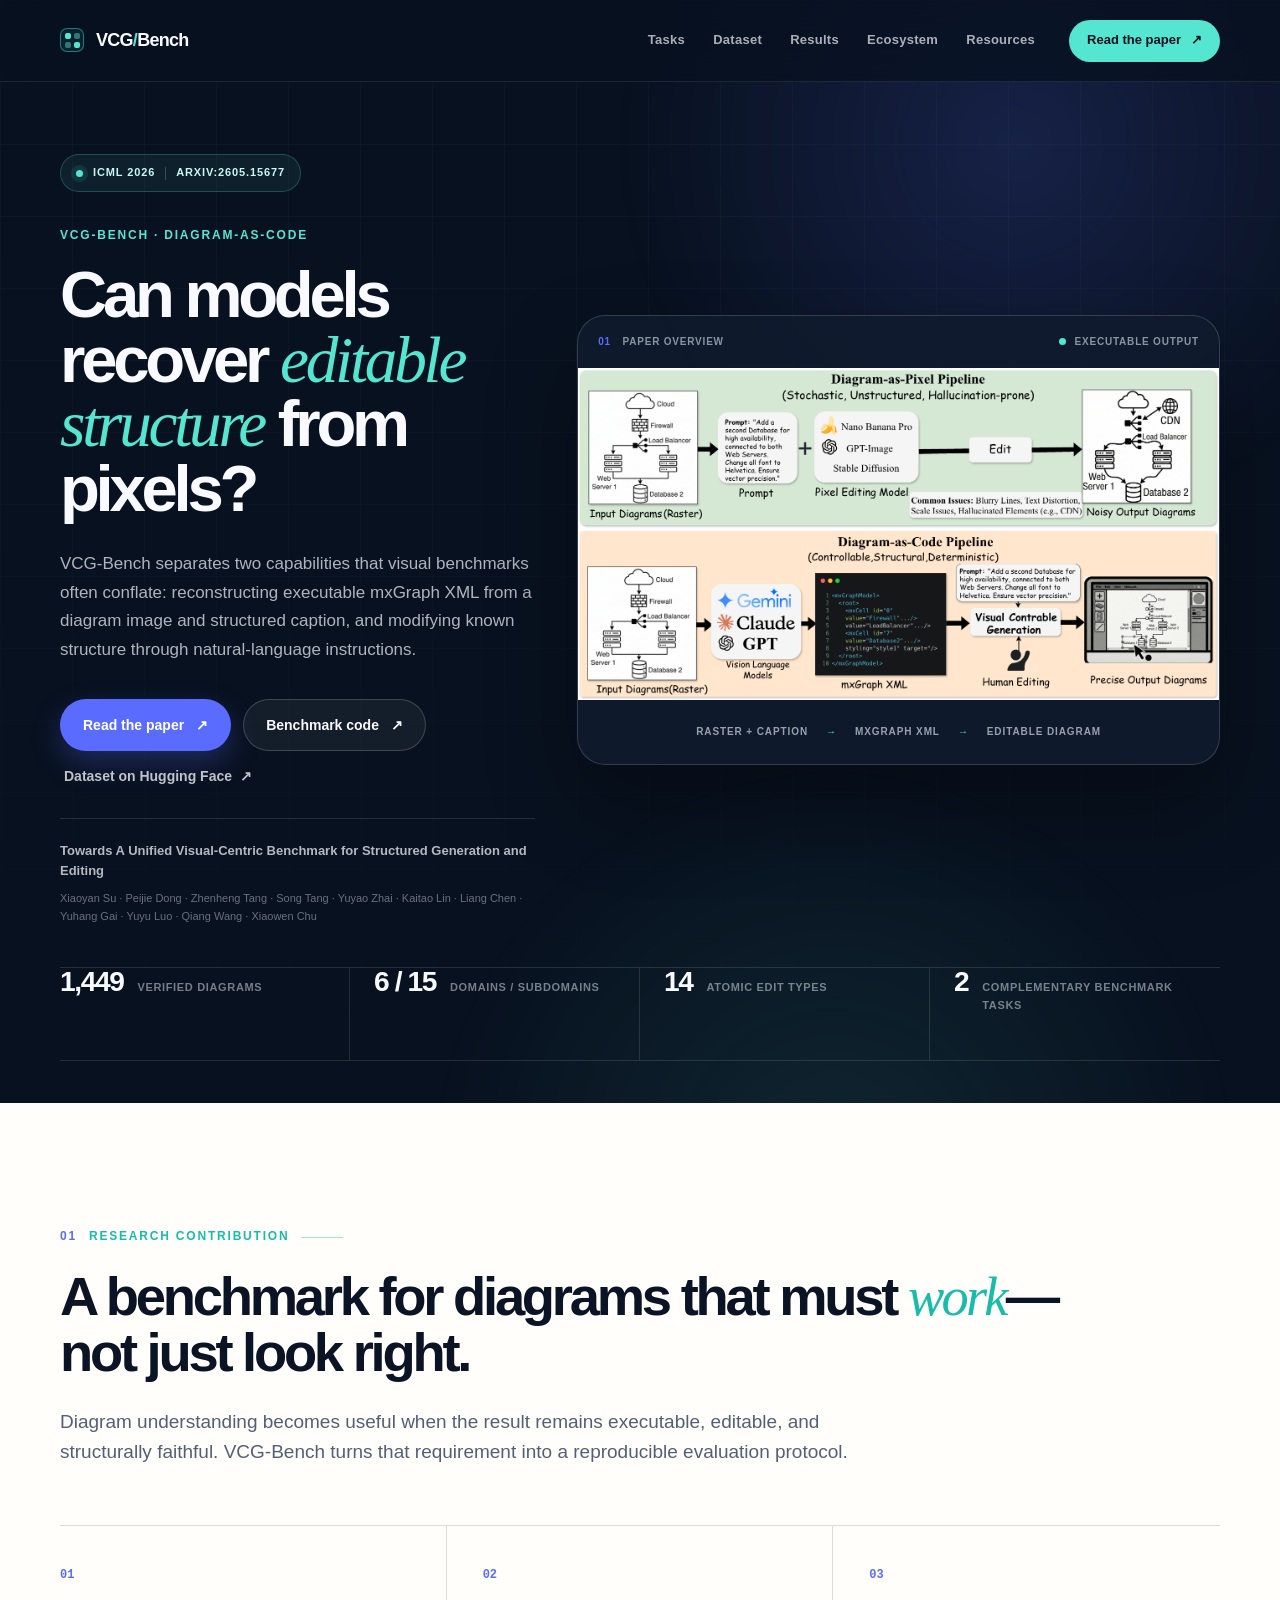
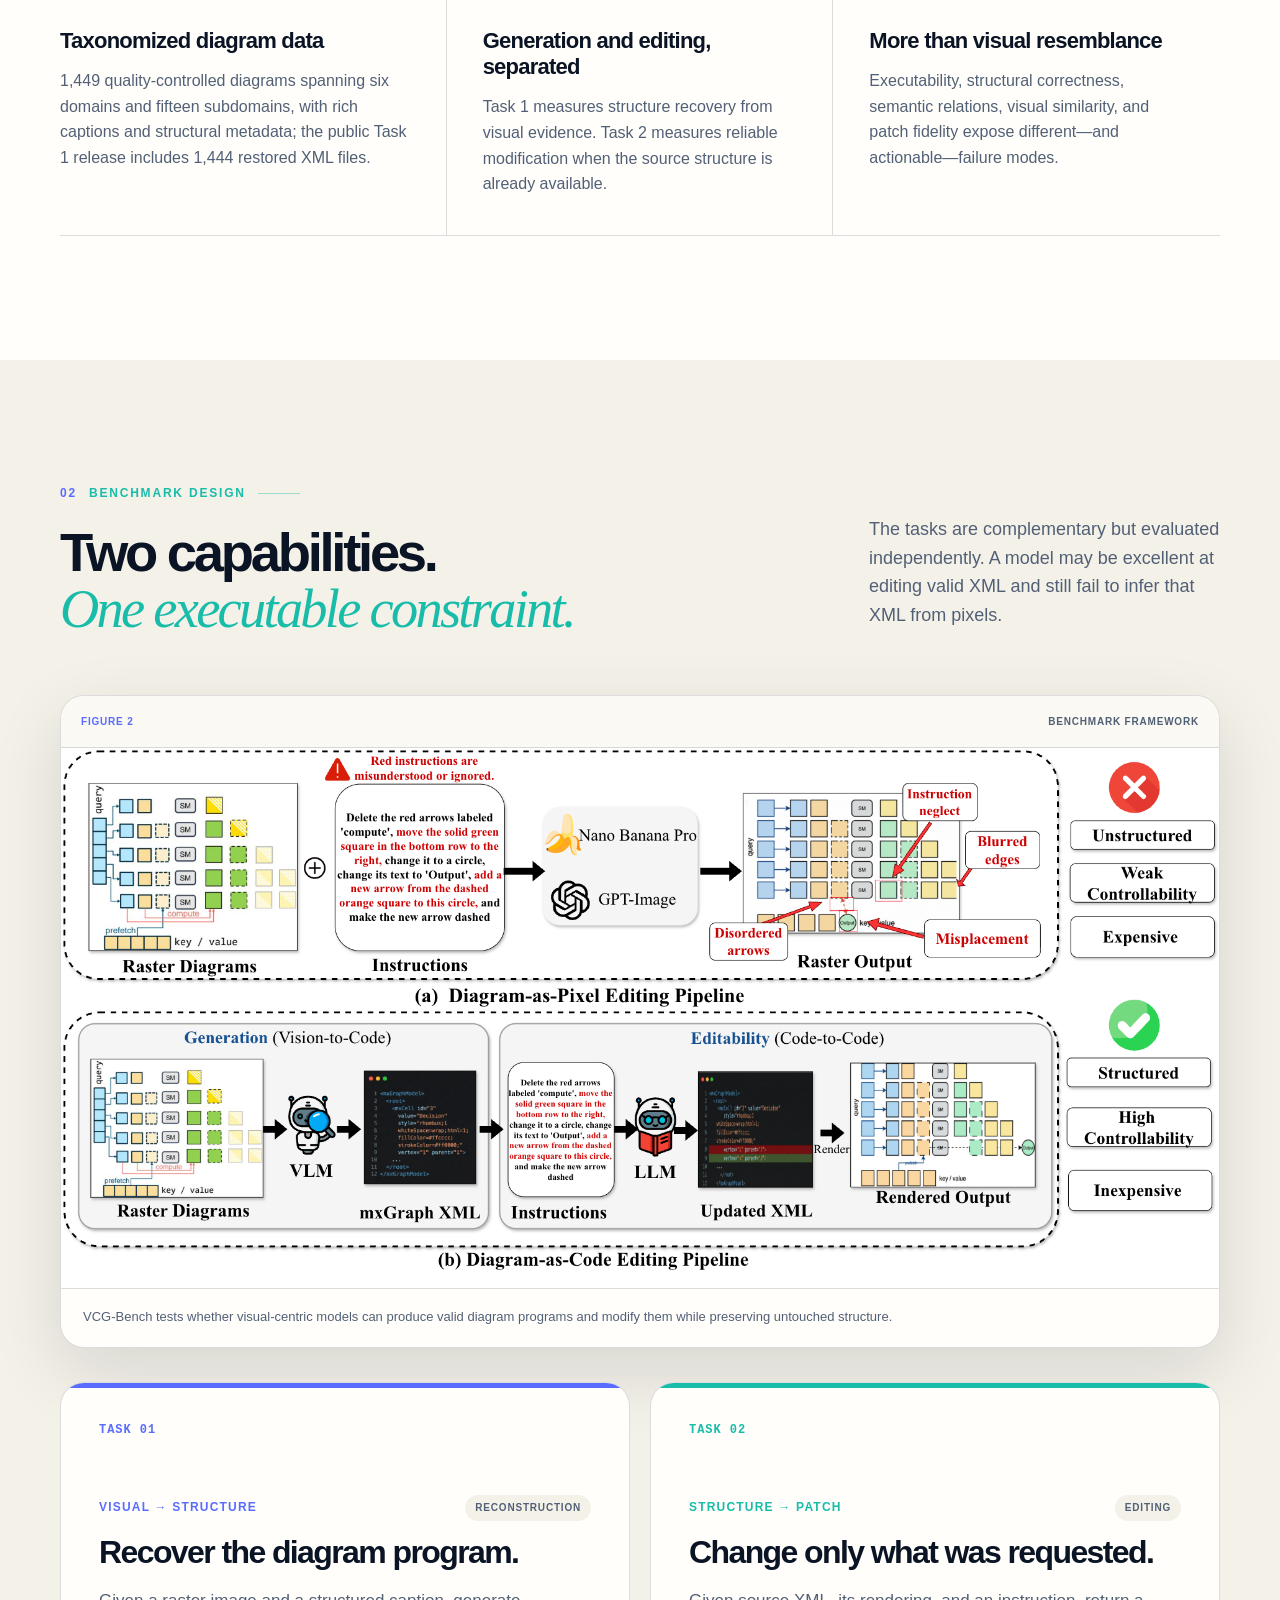
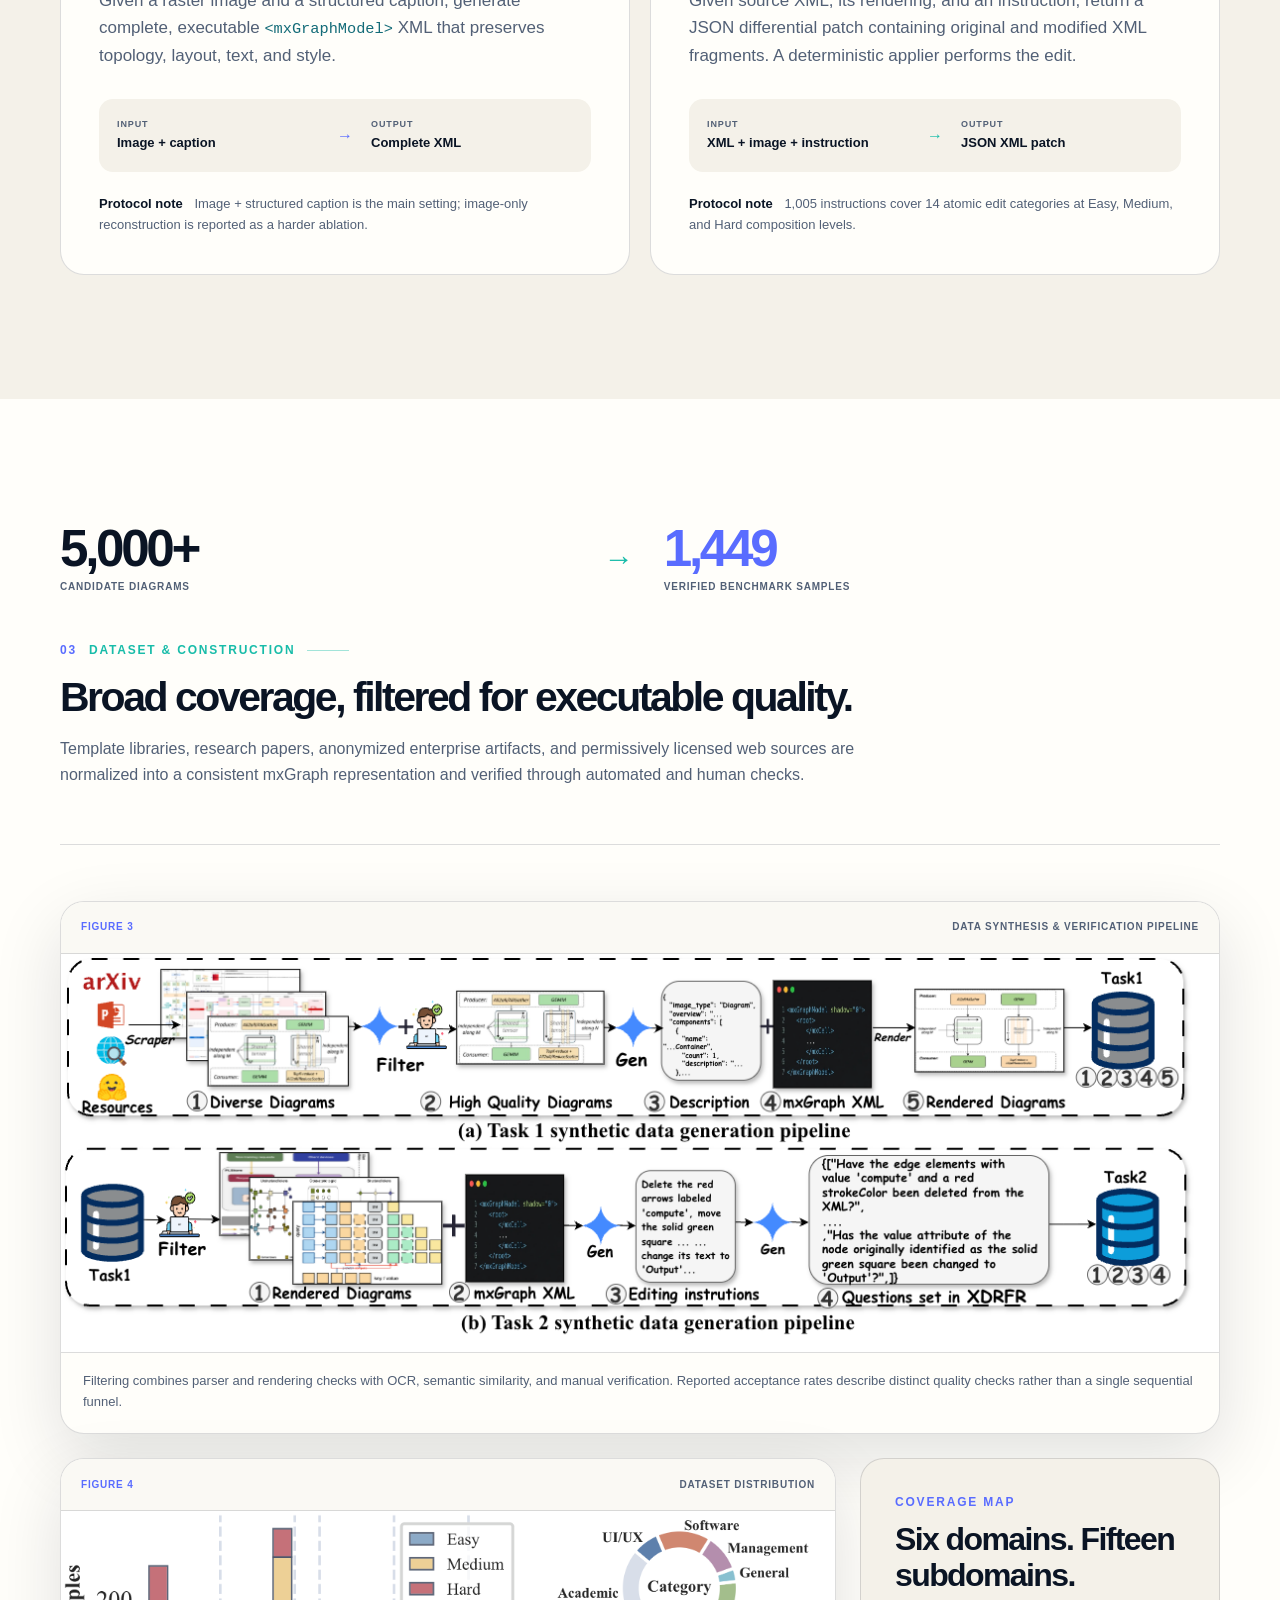
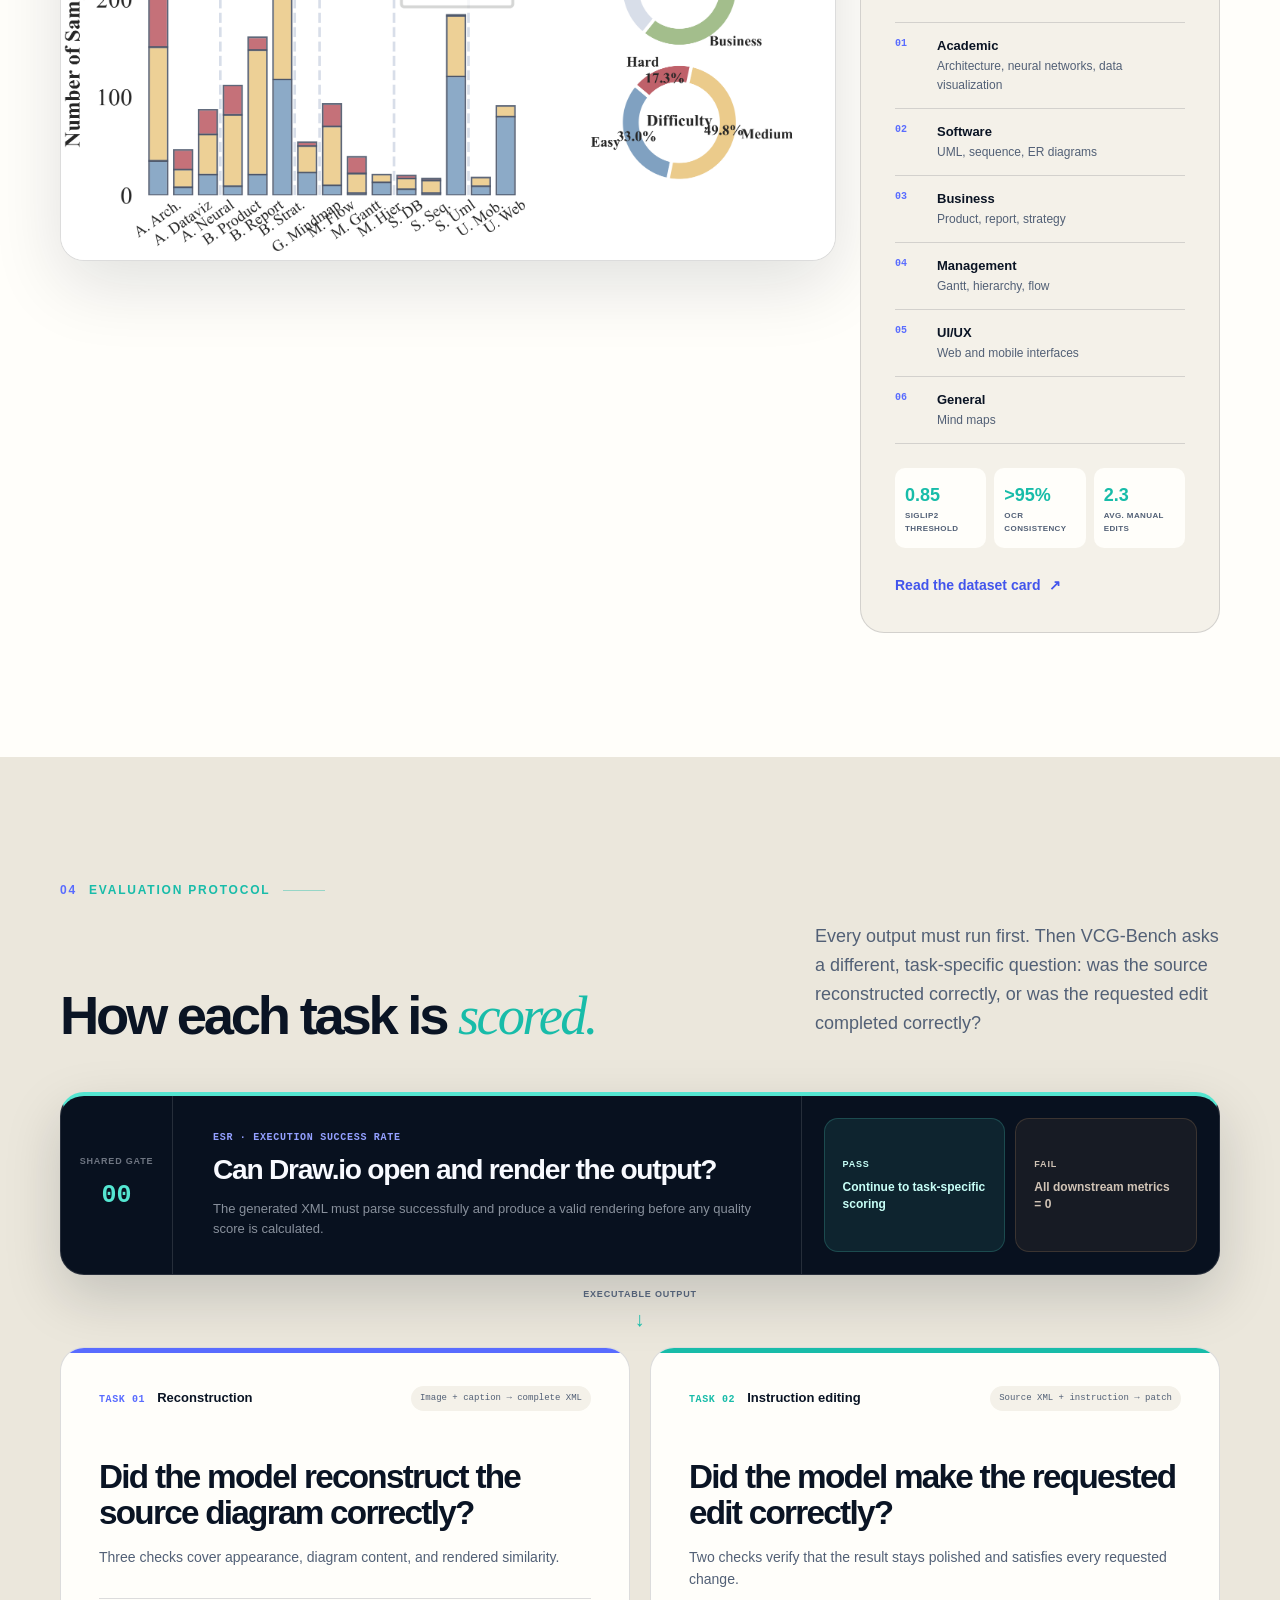
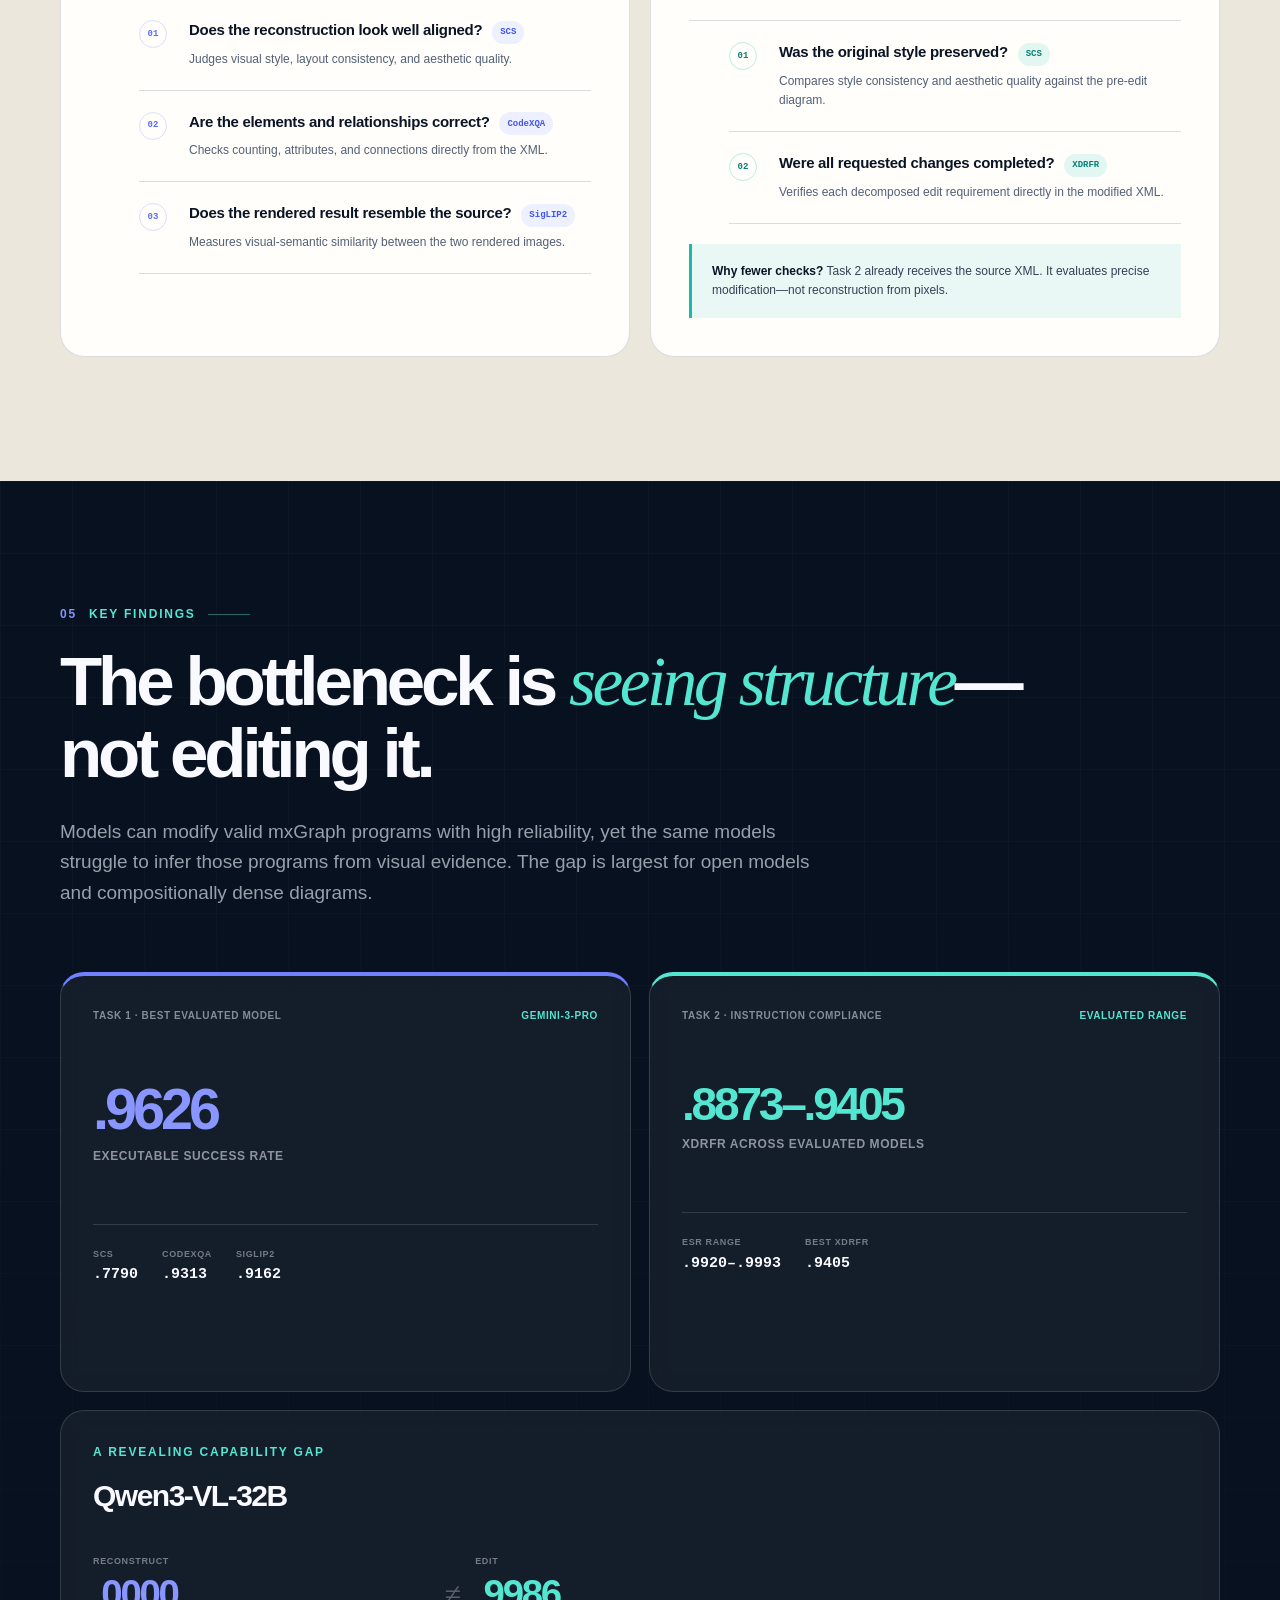
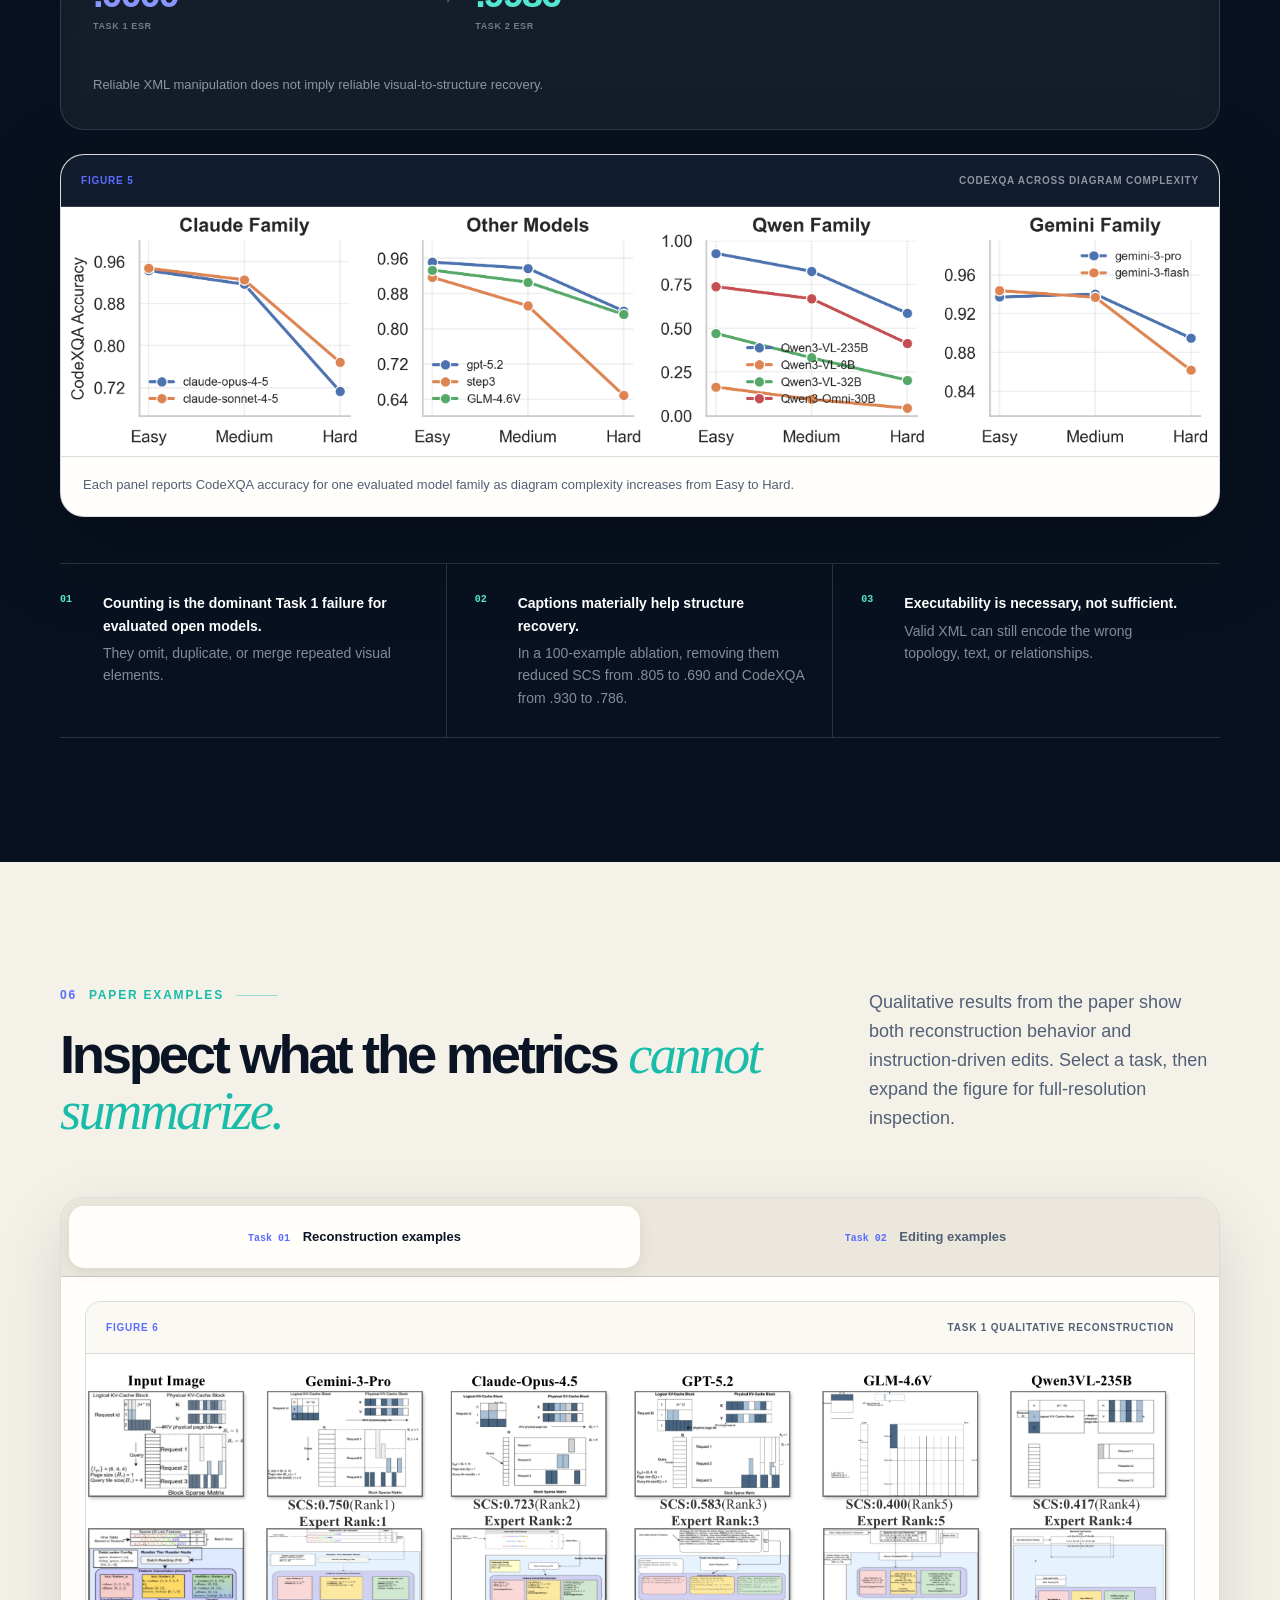
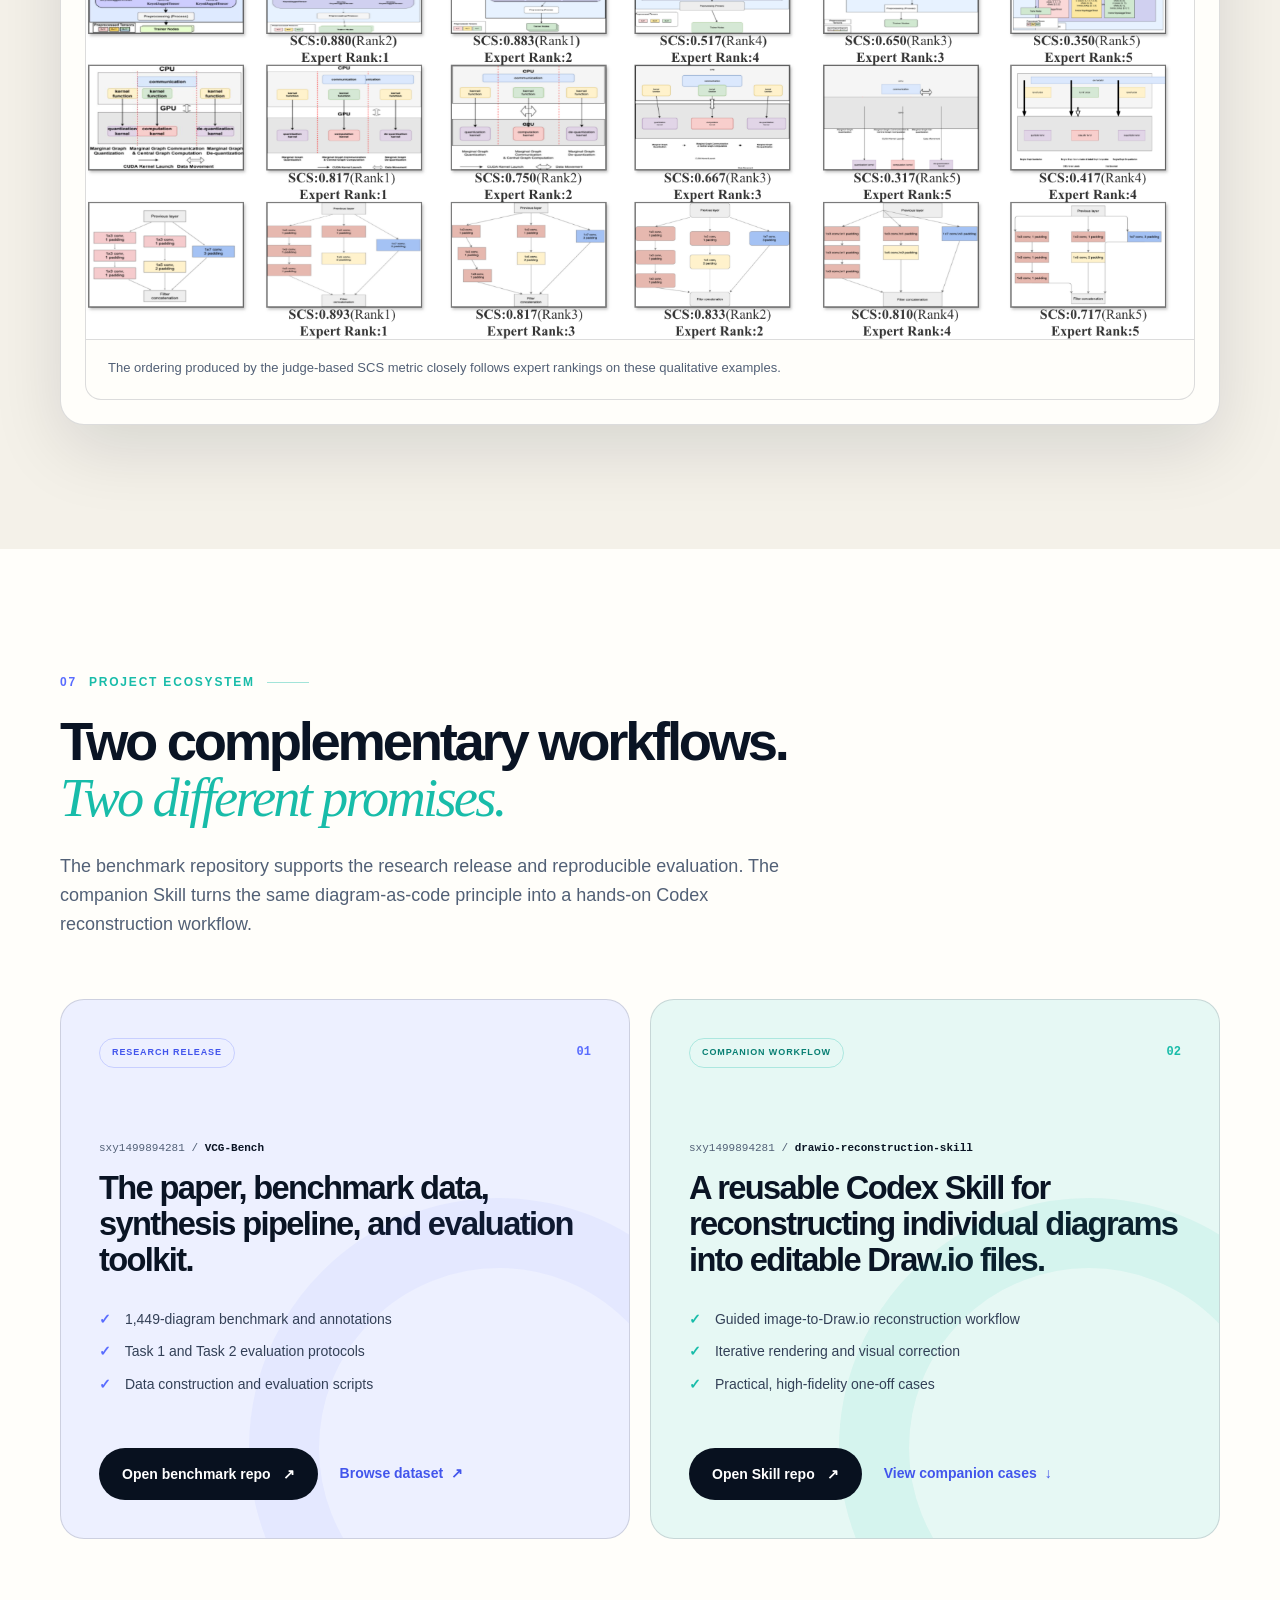
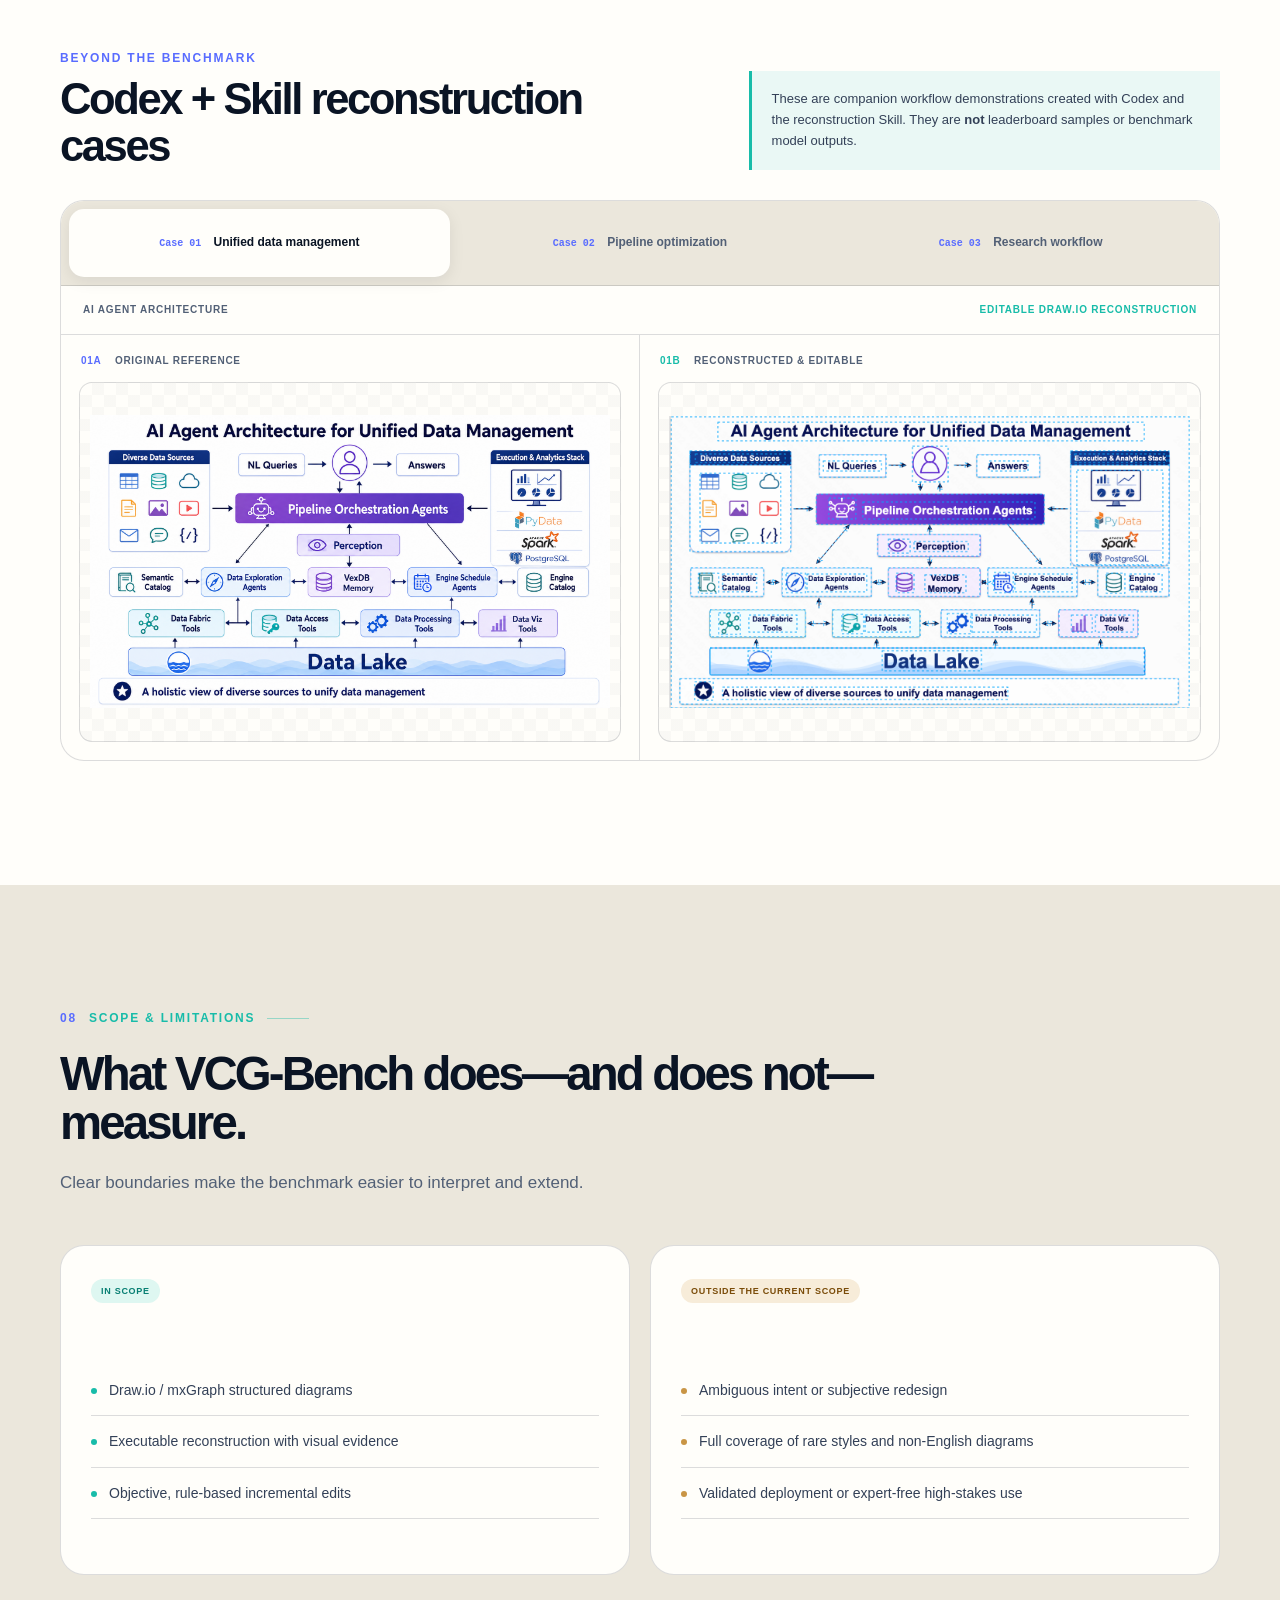
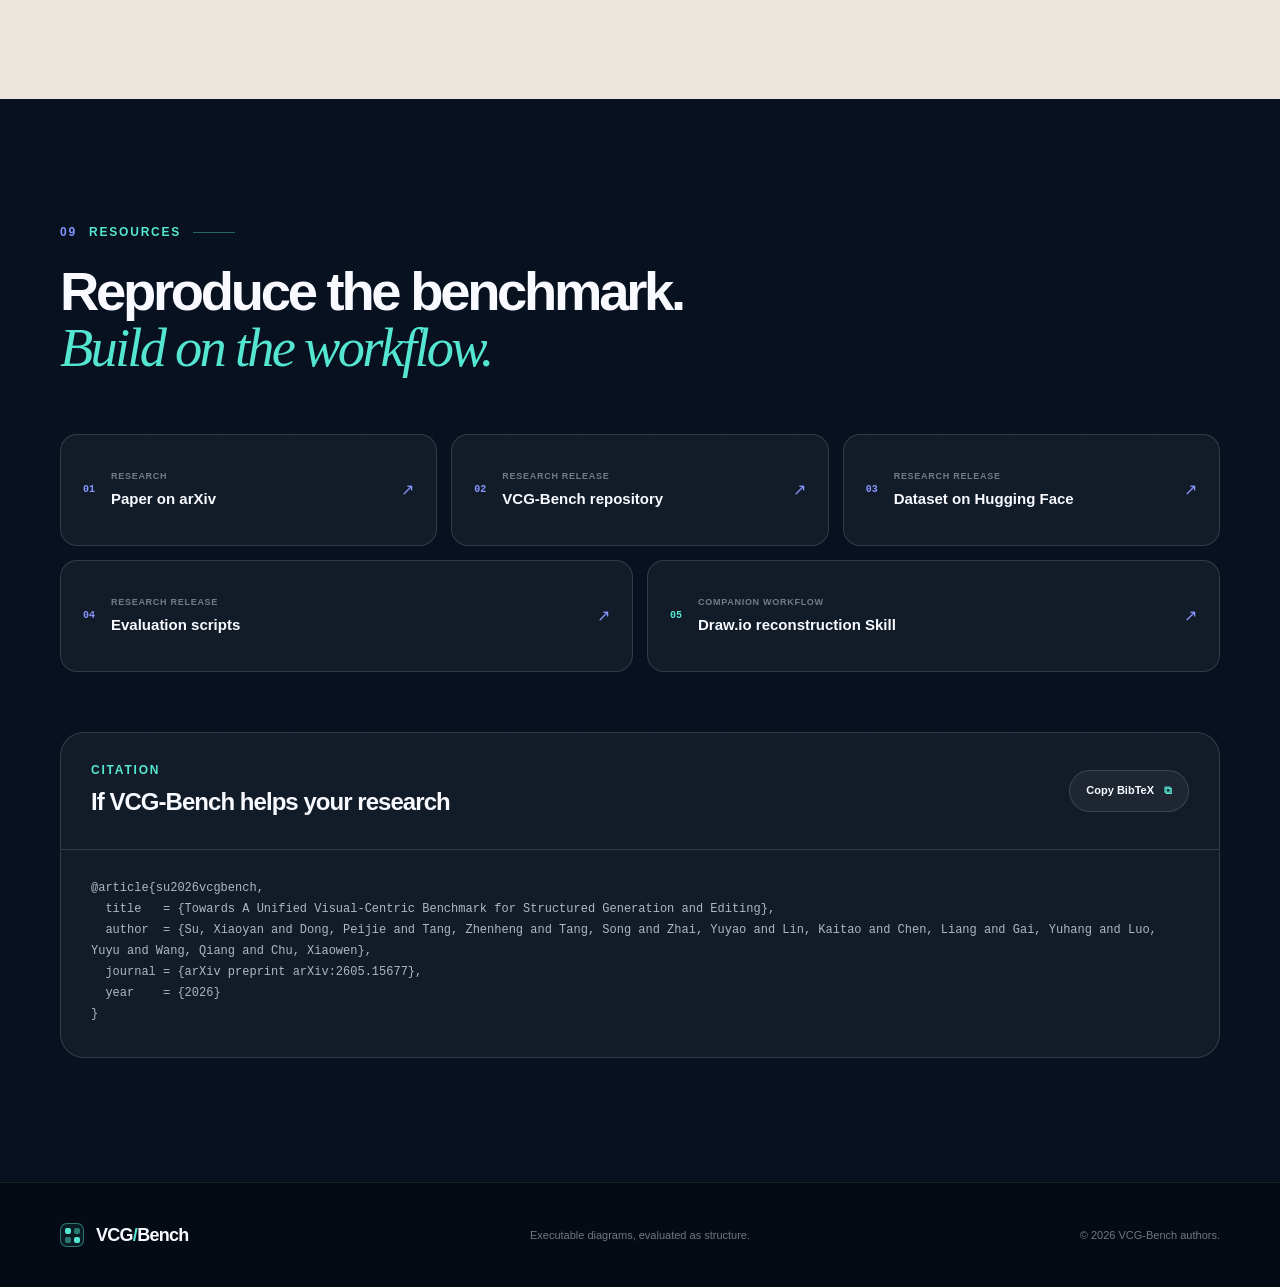
==== commit d586de7a: "Redesign project homepage" ====
--- a/docs/index.html
+++ b/docs/index.html
@@ -3,1353 +3,665 @@
 <head>
   <meta charset="utf-8">
   <meta name="viewport" content="width=device-width, initial-scale=1">
-  <title>VCG-Bench</title>
-  <meta name="description" content="VCG-Bench: Towards A Unified Visual-Centric Benchmark for Structured Generation and Editing.">
-  <style>
-    :root {
-      --bg: #f6f7f9;
-      --paper: #ffffff;
-      --paper-soft: #fbfcfe;
-      --ink: #101828;
-      --ink-soft: #344054;
-      --muted: #667085;
-      --faint: #98a2b3;
-      --line: #d8dee8;
-      --line-strong: #b8c2d3;
-      --accent: #1f5eff;
-      --accent-deep: #133eb4;
-      --accent-soft: #eef4ff;
-      --code: #0b1220;
-      --warn: #b42318;
-      --good: #027a48;
-      --shadow: 0 24px 80px rgba(16, 24, 40, 0.08);
-      --radius: 8px;
-      --max: 1180px;
-    }
-
-    * {
-      box-sizing: border-box;
-    }
-
-    html {
-      scroll-behavior: smooth;
-      width: 100%;
-      max-width: 100%;
-    }
-
-    body {
-      margin: 0;
-      color: var(--ink);
-      background: var(--bg);
-      font-family: ui-sans-serif, system-ui, -apple-system, BlinkMacSystemFont, "Segoe UI", Arial, sans-serif;
-      letter-spacing: 0;
-      overflow-x: hidden;
-      width: 100%;
-      max-width: 100%;
-    }
-
-    a {
-      color: inherit;
-      text-decoration: none;
-    }
-
-    img {
-      display: block;
-      max-width: 100%;
-    }
-
-    code,
-    pre {
-      font-family: ui-monospace, SFMono-Regular, Menlo, Monaco, Consolas, "Liberation Mono", monospace;
-    }
-
-    code {
-      color: var(--accent-deep);
-      font-size: 0.94em;
-    }
-
-    .wrap {
-      width: calc(100% - 40px);
-      max-width: var(--max);
-      margin: 0 auto;
-    }
-
-    .topbar {
-      position: sticky;
-      top: 0;
-      z-index: 40;
-      border-bottom: 1px solid rgba(216, 222, 232, 0.84);
-      background: rgba(246, 247, 249, 0.9);
-      backdrop-filter: blur(16px);
-    }
-
-    .nav {
-      min-height: 64px;
-      display: flex;
-      align-items: center;
-      justify-content: space-between;
-      gap: 24px;
-    }
-
-    .brand {
-      color: var(--ink);
-      font-size: 17px;
-      font-weight: 760;
-      white-space: nowrap;
-    }
-
-    .nav-links {
-      display: flex;
-      align-items: center;
-      justify-content: flex-end;
-      gap: 4px;
-      flex-wrap: wrap;
-      min-width: 0;
-    }
-
-    .nav-links a {
-      min-height: 34px;
-      display: inline-flex;
-      align-items: center;
-      padding: 0 10px;
-      border-radius: 6px;
-      color: var(--ink-soft);
-      font-size: 14px;
-      font-weight: 650;
-    }
-
-    .nav-links a:hover,
-    .nav-links a:focus-visible {
-      color: var(--accent-deep);
-      background: var(--accent-soft);
-      outline: none;
-    }
-
-    .hero {
-      padding: 54px 0 30px;
-      border-bottom: 1px solid var(--line);
-      background:
-        linear-gradient(180deg, #ffffff 0%, #f7f9fc 76%, #f6f7f9 100%);
-    }
-
-    .hero-grid {
-      display: grid;
-      grid-template-columns: minmax(0, 0.88fr) minmax(420px, 1.12fr);
-      gap: 42px;
-      align-items: center;
-    }
-
-    .hero-copy,
-    .hero-media,
-    .section-head,
-    .figure-shell,
-    .case,
-    .resource {
-      min-width: 0;
-    }
-
-    .artifact,
-    .artifact *,
-    .figure-shell,
-    .case,
-    .case * {
-      min-width: 0;
-    }
-
-    .eyebrow-row {
-      display: flex;
-      gap: 8px;
-      align-items: center;
-      flex-wrap: wrap;
-      margin-bottom: 18px;
-    }
-
-    .tag {
-      min-height: 30px;
-      display: inline-flex;
-      align-items: center;
-      max-width: 100%;
-      border: 1px solid var(--line);
-      border-radius: 6px;
-      padding: 0 10px;
-      background: rgba(255, 255, 255, 0.74);
-      color: var(--ink-soft);
-      font-size: 13px;
-      font-weight: 720;
-      overflow-wrap: anywhere;
-    }
-
-    .tag.strong {
-      border-color: rgba(31, 94, 255, 0.28);
-      background: var(--accent-soft);
-      color: var(--accent-deep);
-    }
-
-    h1,
-    h2,
-    h3,
-    p {
-      margin-top: 0;
-    }
-
-    h1 {
-      margin-bottom: 0;
-      max-width: 840px;
-      font-size: 52px;
-      line-height: 1.02;
-      font-weight: 790;
-      letter-spacing: 0;
-      overflow-wrap: break-word;
-    }
-
-    .lead {
-      margin: 22px 0 0;
-      max-width: 720px;
-      color: var(--ink-soft);
-      font-size: 18px;
-      line-height: 1.68;
-    }
-
-    .actions {
-      display: flex;
-      flex-wrap: wrap;
-      gap: 10px;
-      margin-top: 28px;
-    }
-
-    .button {
-      min-height: 42px;
-      display: inline-flex;
-      align-items: center;
-      justify-content: center;
-      border: 1px solid var(--line-strong);
-      border-radius: 8px;
-      padding: 0 15px;
-      background: var(--paper);
-      color: var(--ink);
-      font-size: 14px;
-      font-weight: 760;
-      box-shadow: 0 10px 24px rgba(16, 24, 40, 0.06);
-      transition: transform 160ms ease, box-shadow 160ms ease, border-color 160ms ease, background 160ms ease;
-    }
-
-    .button.primary {
-      border-color: var(--accent);
-      background: var(--accent);
-      color: white;
-      box-shadow: 0 14px 30px rgba(31, 94, 255, 0.18);
-    }
-
-    .button:hover,
-    .button:focus-visible {
-      transform: translateY(-2px);
-      border-color: var(--accent);
-      box-shadow: 0 18px 36px rgba(16, 24, 40, 0.11);
-      outline: none;
-    }
-
-    .hero-metrics {
-      display: grid;
-      grid-template-columns: repeat(4, minmax(0, 1fr));
-      gap: 1px;
-      margin-top: 34px;
-      border: 1px solid var(--line);
-      border-radius: var(--radius);
-      overflow: hidden;
-      background: var(--line);
-    }
-
-    .metric {
-      min-height: 92px;
-      padding: 16px;
-      background: rgba(255, 255, 255, 0.84);
-    }
-
-    .metric strong {
-      display: block;
-      color: var(--ink);
-      font-size: 28px;
-      line-height: 1;
-      margin-bottom: 8px;
-    }
-
-    .metric span {
-      color: var(--muted);
-      font-size: 13px;
-      font-weight: 650;
-      line-height: 1.35;
-    }
-
-    .artifact {
-      border: 1px solid var(--line);
-      border-radius: var(--radius);
-      background: rgba(255, 255, 255, 0.76);
-      box-shadow: var(--shadow);
-      overflow: hidden;
-    }
-
-    .artifact-top {
-      display: grid;
-      grid-template-columns: 1fr 1fr;
-      gap: 1px;
-      background: var(--line);
-    }
-
-    .artifact-figure {
-      min-width: 0;
-      margin: 0;
-      background: var(--paper);
-    }
-
-    .artifact-figure img {
-      width: 100%;
-      aspect-ratio: 16 / 9;
-      object-fit: cover;
-      object-position: center;
-    }
-
-    .cap {
-      min-height: 40px;
-      display: flex;
-      align-items: center;
-      justify-content: space-between;
-      gap: 12px;
-      border-bottom: 1px solid var(--line);
-      padding: 0 12px;
-      color: var(--ink-soft);
-      font-size: 12px;
-      font-weight: 760;
-      text-transform: uppercase;
-      min-width: 0;
-    }
-
-    .cap span,
-    .figure-label span,
-    .figure-label small,
-    .case-label span {
-      min-width: 0;
-      overflow: hidden;
-      text-overflow: ellipsis;
-      white-space: nowrap;
-    }
-
-    .cap span:last-child {
-      color: var(--faint);
-      font-weight: 700;
-      text-transform: none;
-    }
-
-    .artifact-code {
-      display: grid;
-      grid-template-columns: 1fr 1fr 1fr;
-      gap: 1px;
-      background: var(--line);
-      border-top: 1px solid var(--line);
-    }
-
-    .code-step {
-      min-height: 118px;
-      padding: 16px;
-      background: var(--paper-soft);
-    }
-
-    .code-step b {
-      display: block;
-      margin-bottom: 9px;
-      font-size: 14px;
-      line-height: 1.25;
-    }
-
-    .code-step span {
-      display: block;
-      color: var(--muted);
-      font-size: 13px;
-      line-height: 1.5;
-    }
-
-    .terminal {
-      background: var(--code);
-      color: #d7e2ff;
-      padding: 16px;
-    }
-
-    .terminal-head {
-      display: flex;
-      align-items: center;
-      justify-content: space-between;
-      gap: 16px;
-      margin-bottom: 12px;
-      color: #8ea4d9;
-      font-size: 12px;
-      font-weight: 760;
-    }
-
-    .dots {
-      display: inline-flex;
-      gap: 6px;
-      align-items: center;
-    }
-
-    .dots i {
-      width: 9px;
-      height: 9px;
-      display: block;
-      border-radius: 999px;
-      background: #5b6b8f;
-    }
-
-    .terminal pre {
-      margin: 0;
-      max-height: 160px;
-      overflow: hidden;
-      color: #d7e2ff;
-      font-size: 12px;
-      line-height: 1.55;
-      white-space: pre-wrap;
-      overflow-wrap: anywhere;
-      word-break: break-word;
-    }
-
-    section {
-      padding: 78px 0;
-    }
-
-    section + section {
-      border-top: 1px solid var(--line);
-    }
-
-    .section-head {
-      display: grid;
-      grid-template-columns: minmax(0, 0.9fr) minmax(300px, 0.7fr);
-      gap: 42px;
-      align-items: end;
-      margin-bottom: 28px;
-    }
-
-    .eyebrow {
-      margin: 0 0 10px;
-      color: var(--accent-deep);
-      font-size: 12px;
-      font-weight: 790;
-      text-transform: uppercase;
-    }
-
-    h2 {
-      margin-bottom: 0;
-      font-size: 34px;
-      line-height: 1.12;
-      letter-spacing: 0;
-      max-width: 760px;
-    }
-
-    .section-copy {
-      margin: 0;
-      color: var(--ink-soft);
-      font-size: 16px;
-      line-height: 1.65;
-      max-width: 560px;
-    }
-
-    .figure-shell {
-      border: 1px solid var(--line);
-      border-radius: var(--radius);
-      background: var(--paper);
-      overflow: hidden;
-      box-shadow: 0 18px 48px rgba(16, 24, 40, 0.06);
-    }
-
-    .figure-label {
-      min-height: 44px;
-      display: flex;
-      align-items: center;
-      justify-content: space-between;
-      gap: 16px;
-      border-bottom: 1px solid var(--line);
-      padding: 0 14px;
-      color: var(--ink-soft);
-      font-size: 13px;
-      font-weight: 760;
-      min-width: 0;
-    }
-
-    .figure-label small {
-      color: var(--muted);
-      font-size: 12px;
-      font-weight: 650;
-    }
-
-    .figure-shell img {
-      width: 100%;
-      background: white;
-    }
-
-    .problem-grid {
-      display: grid;
-      grid-template-columns: minmax(0, 1.1fr) minmax(320px, 0.9fr);
-      gap: 28px;
-      align-items: stretch;
-    }
-
-    .problem-grid .figure-shell img {
-      aspect-ratio: 1530 / 793;
-      object-fit: contain;
-    }
-
-    .argument {
-      display: grid;
-      gap: 1px;
-      border: 1px solid var(--line);
-      border-radius: var(--radius);
-      overflow: hidden;
-      background: var(--line);
-    }
-
-    .argument-item {
-      padding: 22px;
-      background: var(--paper);
-    }
-
-    .argument-item h3 {
-      margin-bottom: 10px;
-      font-size: 18px;
-      line-height: 1.24;
-    }
-
-    .argument-item p {
-      margin: 0;
-      color: var(--muted);
-      font-size: 15px;
-      line-height: 1.62;
-    }
-
-    .argument-item.bad h3 {
-      color: var(--warn);
-    }
-
-    .argument-item.good h3 {
-      color: var(--good);
-    }
-
-    .tasks {
-      display: grid;
-      grid-template-columns: 1fr 1fr;
-      gap: 1px;
-      margin-top: 16px;
-      border: 1px solid var(--line);
-      border-radius: var(--radius);
-      overflow: hidden;
-      background: var(--line);
-    }
-
-    .task {
-      padding: 22px;
-      background: var(--paper);
-    }
-
-    .task small {
-      display: inline-flex;
-      min-height: 26px;
-      align-items: center;
-      margin-bottom: 12px;
-      border: 1px solid rgba(31, 94, 255, 0.28);
-      border-radius: 6px;
-      padding: 0 8px;
-      color: var(--accent-deep);
-      background: var(--accent-soft);
-      font-weight: 780;
-    }
-
-    .task h3 {
-      margin-bottom: 8px;
-      font-size: 20px;
-      line-height: 1.24;
-    }
-
-    .task p {
-      margin: 0;
-      color: var(--muted);
-      font-size: 15px;
-      line-height: 1.6;
-    }
-
-    .data-phases {
-      display: grid;
-      grid-template-columns: repeat(3, minmax(0, 1fr));
-      gap: 1px;
-      margin-top: 16px;
-      border: 1px solid var(--line);
-      border-radius: var(--radius);
-      overflow: hidden;
-      background: var(--line);
-    }
-
-    .phase {
-      min-height: 156px;
-      padding: 22px;
-      background: var(--paper);
-    }
-
-    .phase b {
-      display: block;
-      margin-bottom: 10px;
-      font-size: 17px;
-      line-height: 1.24;
-    }
-
-    .phase span {
-      display: block;
-      color: var(--muted);
-      font-size: 15px;
-      line-height: 1.6;
-    }
-
-    .findings {
-      background: #ffffff;
-    }
-
-    .finding-grid {
-      display: grid;
-      grid-template-columns: repeat(3, minmax(0, 1fr));
-      gap: 1px;
-      border: 1px solid var(--line);
-      border-radius: var(--radius);
-      overflow: hidden;
-      background: var(--line);
-    }
-
-    .finding {
-      min-height: 252px;
-      display: flex;
-      flex-direction: column;
-      justify-content: space-between;
-      padding: 24px;
-      background: var(--paper-soft);
-    }
-
-    .finding .num {
-      color: var(--accent);
-      font-size: 38px;
-      line-height: 1;
-      font-weight: 800;
-      margin-bottom: 20px;
-    }
-
-    .finding h3 {
-      margin-bottom: 10px;
-      font-size: 20px;
-      line-height: 1.26;
-    }
-
-    .finding p {
-      margin: 0;
-      color: var(--muted);
-      font-size: 15px;
-      line-height: 1.62;
-    }
-
-    .metric-row {
-      margin-top: 22px;
-      display: grid;
-      grid-template-columns: repeat(5, minmax(0, 1fr));
-      gap: 1px;
-      border: 1px solid var(--line);
-      border-radius: var(--radius);
-      overflow: hidden;
-      background: var(--line);
-    }
-
-    .metric-chip {
-      min-height: 86px;
-      display: flex;
-      flex-direction: column;
-      justify-content: center;
-      gap: 5px;
-      padding: 14px;
-      background: #fff;
-    }
-
-    .metric-chip b {
-      color: var(--ink);
-      font-size: 15px;
-    }
-
-    .metric-chip span {
-      color: var(--muted);
-      font-size: 12px;
-      line-height: 1.35;
-    }
-
-    .case-list {
-      display: grid;
-      gap: 24px;
-    }
-
-    .case {
-      border: 1px solid var(--line);
-      border-radius: var(--radius);
-      overflow: hidden;
-      background: var(--paper);
-      box-shadow: 0 18px 52px rgba(16, 24, 40, 0.06);
-    }
-
-    .case-head {
-      min-height: 66px;
-      display: flex;
-      align-items: center;
-      justify-content: space-between;
-      gap: 18px;
-      border-bottom: 1px solid var(--line);
-      padding: 16px;
-    }
-
-    .case-head h3 {
-      margin: 0;
-      font-size: 18px;
-      line-height: 1.28;
-    }
-
-    .case-head span {
-      flex: 0 0 auto;
-      color: var(--muted);
-      font-size: 13px;
-      font-weight: 700;
-    }
-
-    .case-images {
-      display: grid;
-      grid-template-columns: 1fr 1fr;
-      gap: 1px;
-      background: var(--line);
-    }
-
-    .case-panel {
-      min-width: 0;
-      background: var(--paper-soft);
-    }
-
-    .case-panel img {
-      width: 100%;
-      aspect-ratio: 16 / 9;
-      object-fit: contain;
-      background: white;
-    }
-
-    .case-label {
-      min-height: 38px;
-      display: flex;
-      align-items: center;
-      justify-content: space-between;
-      gap: 12px;
-      border-bottom: 1px solid var(--line);
-      padding: 0 12px;
-      color: var(--ink-soft);
-      font-size: 12px;
-      font-weight: 780;
-      text-transform: uppercase;
-      min-width: 0;
-    }
-
-    .case-label span:last-child {
-      color: var(--faint);
-      font-weight: 700;
-      text-transform: none;
-    }
-
-    .resource-grid {
-      display: grid;
-      grid-template-columns: repeat(4, minmax(0, 1fr));
-      gap: 1px;
-      border: 1px solid var(--line);
-      border-radius: var(--radius);
-      overflow: hidden;
-      background: var(--line);
-    }
-
-    .resource {
-      display: block;
-      min-height: 188px;
-      padding: 22px;
-      background: var(--paper);
-      transition: background 160ms ease, color 160ms ease;
-    }
-
-    .resource:hover,
-    .resource:focus-visible {
-      background: var(--accent-soft);
-      outline: none;
-    }
-
-    .resource small {
-      display: block;
-      margin-bottom: 24px;
-      color: var(--accent-deep);
-      font-size: 12px;
-      font-weight: 790;
-      text-transform: uppercase;
-    }
-
-    .resource h3 {
-      margin-bottom: 10px;
-      font-size: 18px;
-      line-height: 1.24;
-    }
-
-    .resource p {
-      margin: 0;
-      color: var(--muted);
-      font-size: 14px;
-      line-height: 1.55;
-    }
-
-    .citation {
-      margin-top: 24px;
-      border: 1px solid var(--line);
-      border-radius: var(--radius);
-      overflow: hidden;
-      background: var(--code);
-      box-shadow: 0 18px 52px rgba(16, 24, 40, 0.08);
-    }
-
-    .citation .terminal-head {
-      margin: 0;
-      border-bottom: 1px solid rgba(255, 255, 255, 0.12);
-      padding: 14px 16px;
-      color: #c6d3f4;
-    }
-
-    .citation pre {
-      margin: 0;
-      overflow-x: hidden;
-      padding: 18px;
-      color: #e7ecff;
-      font-size: 13px;
-      line-height: 1.58;
-      white-space: pre-wrap;
-      overflow-wrap: anywhere;
-    }
-
-    .footer {
-      border-top: 1px solid var(--line);
-      padding: 26px 0;
-      color: var(--muted);
-      background: var(--paper);
-      font-size: 14px;
-    }
-
-    .reveal {
-      opacity: 1;
-      transform: none;
-      transition: opacity 520ms ease, transform 520ms ease;
-    }
-
-    .reveal.is-visible {
-      opacity: 1;
-      transform: translateY(0);
-    }
-
-    @media (max-width: 1040px) {
-      h1 {
-        font-size: 44px;
-      }
-
-      h2 {
-        font-size: 30px;
-      }
-
-      .hero-grid,
-      .problem-grid,
-      .section-head {
-        grid-template-columns: 1fr;
-      }
-
-      .section-head {
-        gap: 14px;
-        align-items: start;
-      }
-
-      .resource-grid {
-        grid-template-columns: repeat(2, minmax(0, 1fr));
-      }
-
-      .metric-row {
-        grid-template-columns: repeat(3, minmax(0, 1fr));
-      }
-    }
-
-    @media (max-width: 760px) {
-      .wrap {
-        width: calc(100% - 28px);
-        max-width: var(--max);
-      }
-
-      .nav {
-        min-height: auto;
-        align-items: flex-start;
-        flex-direction: column;
-        padding: 14px 0;
-        gap: 12px;
-      }
-
-      .nav-links {
-        justify-content: flex-start;
-        width: 100%;
-      }
-
-      .nav-links a {
-        padding: 0 8px;
-        font-size: 13px;
-      }
-
-      .hero {
-        padding-top: 30px;
-      }
-
-      h1 {
-        font-size: 34px;
-        line-height: 1.08;
-        max-width: 100%;
-        overflow-wrap: anywhere;
-      }
-
-      h2 {
-        font-size: 26px;
-      }
-
-      .lead {
-        font-size: 16px;
-        max-width: 100%;
-        overflow-wrap: anywhere;
-      }
-
-      .eyebrow-row {
-        align-items: flex-start;
-      }
-
-      .tag {
-        white-space: normal;
-      }
-
-      .hero-metrics,
-      .artifact-top,
-      .artifact-code,
-      .tasks,
-      .data-phases,
-      .finding-grid,
-      .case-images,
-      .resource-grid,
-      .metric-row {
-        grid-template-columns: 1fr;
-      }
-
-      .metric {
-        min-height: auto;
-      }
-
-      .case-head {
-        align-items: flex-start;
-        flex-direction: column;
-        gap: 8px;
-      }
-
-      .artifact-figure img {
-        object-fit: contain;
-      }
-
-      .terminal pre {
-        font-size: 11px;
-      }
-
-      section {
-        padding: 58px 0;
-      }
-    }
-
-    @media (prefers-reduced-motion: reduce) {
-      html {
-        scroll-behavior: auto;
-      }
-
-      .button,
-      .reveal,
-      .resource {
-        transition: none;
-      }
-
-      .reveal {
-        opacity: 1;
-        transform: none;
-      }
-    }
-  </style>
+  <title>VCG-Bench — Executable Diagram Generation &amp; Editing</title>
+  <meta name="description" content="VCG-Bench evaluates whether vision-language models can reconstruct executable mxGraph diagrams from pixels and edit known diagram structure with natural-language instructions.">
+  <meta name="theme-color" content="#08111f">
+  <meta property="og:title" content="VCG-Bench">
+  <meta property="og:description" content="A visual-centric benchmark for executable diagram reconstruction and instruction-driven editing.">
+  <meta property="og:type" content="website">
+  <meta property="og:url" content="https://sxy1499894281.github.io/VCG-Bench/">
+  <meta property="og:image" content="https://sxy1499894281.github.io/VCG-Bench/assets/paper/fig01-comparison.webp">
+  <link rel="canonical" href="https://sxy1499894281.github.io/VCG-Bench/">
+  <link rel="stylesheet" href="site.css?v=20260714-paper2">
+  <script>document.documentElement.classList.add('js');window.setTimeout(function(){if(!document.documentElement.classList.contains('js-ready'))document.documentElement.classList.remove('js');},3000);</script>
+  <script src="site.js?v=20260714-paper2" defer></script>
 </head>
 <body>
-  <header class="topbar">
-    <div class="wrap nav">
-      <a class="brand" href="#top" aria-label="VCG-Bench home">VCG-Bench</a>
-      <nav class="nav-links" aria-label="Primary navigation">
-        <a href="#problem">Problem</a>
-        <a href="#framework">Framework</a>
-        <a href="#data">Data</a>
-        <a href="#findings">Findings</a>
-        <a href="#skill">Skill Cases</a>
+  <a class="skip-link" href="#main-content">Skip to content</a>
+
+  <header class="site-header" data-header>
+    <div class="shell nav-shell">
+      <a class="brand" href="#top" aria-label="VCG-Bench home">
+        <span class="brand-mark" aria-hidden="true"><i></i><i></i><i></i><i></i></span>
+        <span>VCG<span class="brand-slash">/</span>Bench</span>
+      </a>
+
+      <button class="menu-button" type="button" aria-expanded="false" aria-controls="site-navigation">
+        <span class="sr-only">Toggle navigation</span>
+        <span aria-hidden="true"></span>
+        <span aria-hidden="true"></span>
+      </button>
+
+      <nav class="site-nav" id="site-navigation" aria-label="Primary navigation">
+        <a href="#tasks">Tasks</a>
+        <a href="#dataset">Dataset</a>
+        <a href="#results">Results</a>
+        <a href="#ecosystem">Ecosystem</a>
         <a href="#resources">Resources</a>
       </nav>
+
+      <a class="nav-cta" href="https://arxiv.org/abs/2605.15677" target="_blank" rel="noreferrer">
+        Read the paper <span aria-hidden="true">↗</span>
+      </a>
     </div>
   </header>
 
-  <main id="top">
-    <section class="hero">
-      <div class="wrap hero-grid">
+  <main id="main-content">
+    <section class="hero" id="top">
+      <div class="hero-grid" aria-hidden="true"></div>
+      <div class="hero-glow hero-glow-a" aria-hidden="true"></div>
+      <div class="hero-glow hero-glow-b" aria-hidden="true"></div>
+
+      <div class="shell hero-shell">
         <div class="hero-copy reveal">
-          <div class="eyebrow-row">
-            <span class="tag strong">Accepted at ICML 2026</span>
-            <span class="tag">arXiv:2605.15677</span>
-            <span class="tag">Diagram-as-Code</span>
-          </div>
-          <h1>VCG-Bench: Towards A Unified Visual-Centric Benchmark for Structured Generation and Editing</h1>
-          <p class="lead">
-            Synthetic data and evaluation for executable, editable diagram generation and instruction editing with
-            <code>mxGraph</code> XML.
-          </p>
-          <div class="actions" aria-label="Project links">
-            <a class="button primary" href="https://arxiv.org/abs/2605.15677">Paper</a>
-            <a class="button" href="https://github.com/sxy1499894281/VCG-Bench">Code</a>
-            <a class="button" href="https://huggingface.co/datasets/sxy1620348809/VCG-Bench">Dataset</a>
-            <a class="button" href="https://github.com/sxy1499894281/drawio-reconstruction">Skill</a>
-          </div>
-          <div class="hero-metrics" aria-label="VCG-Bench summary statistics">
-            <div class="metric"><strong>1,449</strong><span>released diagram samples</span></div>
-            <div class="metric"><strong>6</strong><span>coarse diagram domains</span></div>
-            <div class="metric"><strong>15</strong><span>fine-grained sub-domains</span></div>
-            <div class="metric"><strong>2</strong><span>generation and editing tasks</span></div>
-          </div>
-        </div>
-
-        <div class="hero-media reveal">
-          <div class="artifact" aria-label="Diagram-as-code preview">
-            <div class="artifact-top">
-              <figure class="artifact-figure">
-                <figcaption class="cap"><span>Source Diagram</span><span>Raster image</span></figcaption>
-                <img src="assets/cases/data_lake_original.png" alt="Original data lake architecture diagram">
-              </figure>
-              <figure class="artifact-figure">
-                <figcaption class="cap"><span>Structured Output</span><span>Draw.io export</span></figcaption>
-                <img src="assets/cases/data_lake_drawio.png" alt="Reconstructed Draw.io data lake diagram">
-              </figure>
-            </div>
-            <div class="artifact-code">
-              <div class="code-step">
-                <b>Vision-to-XML</b>
-                <span>Generate editable graph structure from a raster diagram and structured visual description.</span>
+          <div class="hero-meta">
+            <span class="status-dot" aria-hidden="true"></span>
+            <span>ICML 2026</span>
+            <span class="meta-divider" aria-hidden="true"></span>
+            <span>arXiv:2605.15677</span>
+          </div>
+
+          <p class="eyebrow">VCG-Bench · Diagram-as-Code</p>
+          <h1>Can models recover <em>editable structure</em> from pixels?</h1>
+          <p class="hero-lead">VCG-Bench separates two capabilities that visual benchmarks often conflate: reconstructing executable mxGraph XML from a diagram image and structured caption, and modifying known structure through natural-language instructions.</p>
+
+          <div class="hero-actions">
+            <a class="button button-primary" href="https://arxiv.org/abs/2605.15677" target="_blank" rel="noreferrer">
+              Read the paper <span aria-hidden="true">↗</span>
+            </a>
+            <a class="button button-ghost" href="https://github.com/sxy1499894281/VCG-Bench" target="_blank" rel="noreferrer">
+              Benchmark code <span aria-hidden="true">↗</span>
+            </a>
+            <a class="text-link hero-data-link" href="https://huggingface.co/datasets/sxy1620348809/VCG-Bench" target="_blank" rel="noreferrer">
+              Dataset on Hugging Face <span aria-hidden="true">↗</span>
+            </a>
+          </div>
+
+          <div class="paper-identity">
+            <p class="paper-title">Towards A Unified Visual-Centric Benchmark for Structured Generation and Editing</p>
+            <p class="paper-authors">Xiaoyan Su · Peijie Dong · Zhenheng Tang · Song Tang · Yuyao Zhai · Kaitao Lin · Liang Chen · Yuhang Gai · Yuyu Luo · Qiang Wang · Xiaowen Chu</p>
+          </div>
+        </div>
+
+        <div class="hero-visual reveal" style="--delay: 120ms;">
+          <div class="visual-topline">
+            <span><b>01</b> Paper overview</span>
+            <span class="visual-state"><i aria-hidden="true"></i> Executable output</span>
+          </div>
+          <button class="image-trigger hero-image-trigger" type="button" data-lightbox-src="assets/paper/fig01-comparison.webp" data-lightbox-alt="Paper overview comparing visual input, structured generation, and instruction-driven editing" data-lightbox-caption="Figure 1 · VCG-Bench evaluates executable structured generation and editing rather than pixel-only similarity.">
+            <img src="assets/paper/fig01-comparison.webp" width="1530" height="793" alt="Paper overview comparing diagram images with editable structured outputs">
+            <span class="zoom-label">View figure <span aria-hidden="true">↗</span></span>
+          </button>
+          <div class="visual-flow" aria-label="Benchmark flow">
+            <span>Raster + caption</span>
+            <i aria-hidden="true">→</i>
+            <span>mxGraph XML</span>
+            <i aria-hidden="true">→</i>
+            <span>Editable diagram</span>
+          </div>
+        </div>
+      </div>
+
+      <div class="shell hero-stats reveal" style="--delay: 220ms;" aria-label="Benchmark at a glance">
+        <div><strong>1,449</strong><span>verified diagrams</span></div>
+        <div><strong>6 / 15</strong><span>domains / subdomains</span></div>
+        <div><strong>14</strong><span>atomic edit types</span></div>
+        <div><strong>2</strong><span>complementary benchmark tasks</span></div>
+      </div>
+    </section>
+
+    <section class="section section-intro" id="contributions">
+      <div class="shell">
+        <div class="section-heading heading-wide reveal">
+          <p class="section-kicker"><span>01</span> Research contribution</p>
+          <h2>A benchmark for diagrams that must <em>work</em>—not just look right.</h2>
+          <p>Diagram understanding becomes useful when the result remains executable, editable, and structurally faithful. VCG-Bench turns that requirement into a reproducible evaluation protocol.</p>
+        </div>
+
+        <div class="contribution-grid">
+          <article class="contribution-card reveal">
+            <span class="card-index">01</span>
+            <div>
+              <h3>Taxonomized diagram data</h3>
+              <p>1,449 quality-controlled diagrams spanning six domains and fifteen subdomains, with rich captions and structural metadata; the public Task 1 release includes 1,444 restored XML files.</p>
+            </div>
+          </article>
+          <article class="contribution-card reveal" style="--delay: 80ms;">
+            <span class="card-index">02</span>
+            <div>
+              <h3>Generation and editing, separated</h3>
+              <p>Task 1 measures structure recovery from visual evidence. Task 2 measures reliable modification when the source structure is already available.</p>
+            </div>
+          </article>
+          <article class="contribution-card reveal" style="--delay: 160ms;">
+            <span class="card-index">03</span>
+            <div>
+              <h3>More than visual resemblance</h3>
+              <p>Executability, structural correctness, semantic relations, visual similarity, and patch fidelity expose different—and actionable—failure modes.</p>
+            </div>
+          </article>
+        </div>
+      </div>
+    </section>
+
+    <section class="section section-tasks" id="tasks">
+      <div class="shell">
+        <div class="section-heading split-heading reveal">
+          <div>
+            <p class="section-kicker"><span>02</span> Benchmark design</p>
+            <h2>Two capabilities.<br><em>One executable constraint.</em></h2>
+          </div>
+          <p>The tasks are complementary but evaluated independently. A model may be excellent at editing valid XML and still fail to infer that XML from pixels.</p>
+        </div>
+
+        <figure class="paper-figure paper-figure-wide reveal">
+          <div class="figure-header">
+            <span>Figure 2</span>
+            <span>Benchmark framework</span>
+          </div>
+          <button class="image-trigger" type="button" data-lightbox-src="assets/paper/fig02-framework.webp" data-lightbox-alt="VCG-Bench framework showing the generation and instruction-editing tasks" data-lightbox-caption="Figure 2 · The VCG-Bench framework evaluates reconstruction and instruction-driven editing as distinct capabilities.">
+            <img src="assets/paper/fig02-framework.webp" width="1865" height="869" alt="VCG-Bench framework for structured diagram generation and editing" loading="lazy">
+            <span class="zoom-label zoom-label-light">Expand figure <span aria-hidden="true">↗</span></span>
+          </button>
+          <figcaption>VCG-Bench tests whether visual-centric models can produce valid diagram programs and modify them while preserving untouched structure.</figcaption>
+        </figure>
+
+        <div class="task-grid">
+          <article class="task-card task-card-blue reveal">
+            <div class="task-number">Task 01</div>
+            <div class="task-title-row">
+              <p class="task-label">Visual → Structure</p>
+              <span>Reconstruction</span>
+            </div>
+            <h3>Recover the diagram program.</h3>
+            <p>Given a raster image and a structured caption, generate complete, executable <code>&lt;mxGraphModel&gt;</code> XML that preserves topology, layout, text, and style.</p>
+            <div class="io-flow" aria-label="Task one input and output">
+              <div><small>Input</small><strong>Image + caption</strong></div>
+              <i aria-hidden="true">→</i>
+              <div><small>Output</small><strong>Complete XML</strong></div>
+            </div>
+            <p class="task-note"><span>Protocol note</span> Image + structured caption is the main setting; image-only reconstruction is reported as a harder ablation.</p>
+          </article>
+
+          <article class="task-card task-card-cyan reveal" style="--delay: 100ms;">
+            <div class="task-number">Task 02</div>
+            <div class="task-title-row">
+              <p class="task-label">Structure → Patch</p>
+              <span>Editing</span>
+            </div>
+            <h3>Change only what was requested.</h3>
+            <p>Given source XML, its rendering, and an instruction, return a JSON differential patch containing original and modified XML fragments. A deterministic applier performs the edit.</p>
+            <div class="io-flow" aria-label="Task two input and output">
+              <div><small>Input</small><strong>XML + image + instruction</strong></div>
+              <i aria-hidden="true">→</i>
+              <div><small>Output</small><strong>JSON XML patch</strong></div>
+            </div>
+            <p class="task-note"><span>Protocol note</span> 1,005 instructions cover 14 atomic edit categories at Easy, Medium, and Hard composition levels.</p>
+          </article>
+        </div>
+      </div>
+    </section>
+
+    <section class="section section-dataset" id="dataset">
+      <div class="shell">
+        <div class="dataset-intro reveal">
+          <div class="dataset-big-number">
+            <span>5,000+</span>
+            <small>candidate diagrams</small>
+          </div>
+          <div class="dataset-arrow" aria-hidden="true">→</div>
+          <div class="dataset-big-number dataset-final-number">
+            <span>1,449</span>
+            <small>verified benchmark samples</small>
+          </div>
+          <div class="dataset-copy">
+            <p class="section-kicker"><span>03</span> Dataset &amp; construction</p>
+            <h2>Broad coverage, filtered for executable quality.</h2>
+            <p>Template libraries, research papers, anonymized enterprise artifacts, and permissively licensed web sources are normalized into a consistent mxGraph representation and verified through automated and human checks.</p>
+          </div>
+        </div>
+
+        <figure class="paper-figure pipeline-figure reveal">
+          <div class="figure-header">
+            <span>Figure 3</span>
+            <span>Data synthesis &amp; verification pipeline</span>
+          </div>
+          <button class="image-trigger" type="button" data-lightbox-src="assets/paper/fig03-data-pipeline.webp" data-lightbox-alt="VCG-Bench data synthesis and quality assurance pipeline" data-lightbox-caption="Figure 3 · Data are normalized, rendered, checked, and manually verified before entering the benchmark.">
+            <img src="assets/paper/fig03-data-pipeline.webp" width="1167" height="402" alt="VCG-Bench data synthesis and quality assurance pipeline" loading="lazy">
+            <span class="zoom-label zoom-label-light">Expand figure <span aria-hidden="true">↗</span></span>
+          </button>
+          <figcaption>Filtering combines parser and rendering checks with OCR, semantic similarity, and manual verification. Reported acceptance rates describe distinct quality checks rather than a single sequential funnel.</figcaption>
+        </figure>
+
+        <div class="dataset-detail-grid">
+          <figure class="paper-figure distribution-figure reveal">
+            <div class="figure-header">
+              <span>Figure 4</span>
+              <span>Dataset distribution</span>
+            </div>
+            <button class="image-trigger" type="button" data-lightbox-src="assets/paper/fig04-dataset-distribution.webp" data-lightbox-alt="Distribution of VCG-Bench diagrams across domains and subdomains" data-lightbox-caption="Figure 4 · VCG-Bench contains 1,449 diagrams across six domains and fifteen subdomains.">
+              <img src="assets/paper/fig04-dataset-distribution.webp" width="2048" height="923" alt="Distribution of diagrams across six domains and fifteen subdomains" loading="lazy">
+              <span class="zoom-label zoom-label-light">Expand figure <span aria-hidden="true">↗</span></span>
+            </button>
+          </figure>
+
+          <div class="taxonomy-panel reveal" style="--delay: 100ms;">
+            <p class="mini-kicker">Coverage map</p>
+            <h3>Six domains. Fifteen subdomains.</h3>
+            <div class="taxonomy-list">
+              <div><span>01</span><p><strong>Academic</strong>Architecture, neural networks, data visualization</p></div>
+              <div><span>02</span><p><strong>Software</strong>UML, sequence, ER diagrams</p></div>
+              <div><span>03</span><p><strong>Business</strong>Product, report, strategy</p></div>
+              <div><span>04</span><p><strong>Management</strong>Gantt, hierarchy, flow</p></div>
+              <div><span>05</span><p><strong>UI/UX</strong>Web and mobile interfaces</p></div>
+              <div><span>06</span><p><strong>General</strong>Mind maps</p></div>
+            </div>
+            <div class="quality-strip">
+              <div><strong>0.85</strong><span>SigLIP2 threshold</span></div>
+              <div><strong>&gt;95%</strong><span>OCR consistency</span></div>
+              <div><strong>2.3</strong><span>avg. manual edits</span></div>
+            </div>
+            <a class="text-link" href="https://github.com/sxy1499894281/VCG-Bench/blob/main/DATA.md" target="_blank" rel="noreferrer">Read the dataset card <span aria-hidden="true">↗</span></a>
+          </div>
+        </div>
+      </div>
+    </section>
+
+    <section class="section section-evaluation" id="evaluation">
+      <div class="shell">
+        <div class="section-heading evaluation-heading reveal">
+          <p class="section-kicker"><span>04</span> Evaluation protocol</p>
+          <div class="evaluation-heading-grid">
+            <h2>How each task is <em>scored.</em></h2>
+            <p>Every output must run first. Then VCG-Bench asks a different, task-specific question: was the source reconstructed correctly, or was the requested edit completed correctly?</p>
+          </div>
+        </div>
+
+        <article class="shared-evaluation-gate reveal">
+          <div class="gate-index"><span>Shared gate</span><strong>00</strong></div>
+          <div class="gate-question">
+            <p class="metric-code">ESR · Execution Success Rate</p>
+            <h3>Can Draw.io open and render the output?</h3>
+            <p>The generated XML must parse successfully and produce a valid rendering before any quality score is calculated.</p>
+          </div>
+          <div class="gate-outcomes" aria-label="Execution gate outcomes">
+            <div class="gate-pass"><span>Pass</span><strong>Continue to task-specific scoring</strong></div>
+            <div class="gate-fail"><span>Fail</span><strong>All downstream metrics = 0</strong></div>
+          </div>
+        </article>
+
+        <div class="evaluation-branch-label reveal" aria-hidden="true">
+          <span>Executable output</span>
+          <i>↓</i>
+        </div>
+
+        <div class="evaluation-task-grid">
+          <article class="evaluation-task-card evaluation-task-reconstruct reveal">
+            <div class="evaluation-task-head">
+              <div><span>Task 01</span><strong>Reconstruction</strong></div>
+              <p>Image + caption → complete XML</p>
+            </div>
+            <h3>Did the model reconstruct the source diagram correctly?</h3>
+            <p class="evaluation-task-intro">Three checks cover appearance, diagram content, and rendered similarity.</p>
+
+            <ol class="metric-check-list">
+              <li>
+                <span class="metric-check-number">01</span>
+                <div><h4>Does the reconstruction look well aligned? <span>SCS</span></h4><p>Judges visual style, layout consistency, and aesthetic quality.</p></div>
+              </li>
+              <li>
+                <span class="metric-check-number">02</span>
+                <div><h4>Are the elements and relationships correct? <span>CodeXQA</span></h4><p>Checks counting, attributes, and connections directly from the XML.</p></div>
+              </li>
+              <li>
+                <span class="metric-check-number">03</span>
+                <div><h4>Does the rendered result resemble the source? <span>SigLIP2</span></h4><p>Measures visual-semantic similarity between the two rendered images.</p></div>
+              </li>
+            </ol>
+          </article>
+
+          <article class="evaluation-task-card evaluation-task-edit reveal" style="--delay: 100ms;">
+            <div class="evaluation-task-head">
+              <div><span>Task 02</span><strong>Instruction editing</strong></div>
+              <p>Source XML + instruction → patch</p>
+            </div>
+            <h3>Did the model make the requested edit correctly?</h3>
+            <p class="evaluation-task-intro">Two checks verify that the result stays polished and satisfies every requested change.</p>
+
+            <ol class="metric-check-list">
+              <li>
+                <span class="metric-check-number">01</span>
+                <div><h4>Was the original style preserved? <span>SCS</span></h4><p>Compares style consistency and aesthetic quality against the pre-edit diagram.</p></div>
+              </li>
+              <li>
+                <span class="metric-check-number">02</span>
+                <div><h4>Were all requested changes completed? <span>XDRFR</span></h4><p>Verifies each decomposed edit requirement directly in the modified XML.</p></div>
+              </li>
+            </ol>
+
+            <p class="evaluation-scope-note"><strong>Why fewer checks?</strong> Task 2 already receives the source XML. It evaluates precise modification—not reconstruction from pixels.</p>
+          </article>
+        </div>
+      </div>
+    </section>
+
+    <section class="section section-results" id="results">
+      <div class="results-grid" aria-hidden="true"></div>
+      <div class="shell">
+        <div class="results-lead reveal">
+          <p class="section-kicker section-kicker-dark"><span>05</span> Key findings</p>
+          <h2>The bottleneck is <em>seeing structure</em>—not editing it.</h2>
+          <p>Models can modify valid mxGraph programs with high reliability, yet the same models struggle to infer those programs from visual evidence. The gap is largest for open models and compositionally dense diagrams.</p>
+        </div>
+
+        <div class="result-highlight-grid">
+          <article class="result-highlight reveal">
+            <div class="result-topline"><span>Task 1 · Best evaluated model</span><i>Gemini-3-Pro</i></div>
+            <strong>.9626</strong>
+            <p>Executable Success Rate</p>
+            <dl>
+              <div><dt>SCS</dt><dd>.7790</dd></div>
+              <div><dt>CodeXQA</dt><dd>.9313</dd></div>
+              <div><dt>SigLIP2</dt><dd>.9162</dd></div>
+            </dl>
+          </article>
+
+          <article class="result-highlight result-highlight-cyan reveal" style="--delay: 80ms;">
+            <div class="result-topline"><span>Task 2 · Instruction compliance</span><i>Evaluated range</i></div>
+            <strong>.8873–.9405</strong>
+            <p>XDRFR across evaluated models</p>
+            <dl>
+              <div><dt>ESR range</dt><dd>.9920–.9993</dd></div>
+              <div><dt>Best XDRFR</dt><dd>.9405</dd></div>
+            </dl>
+          </article>
+
+          <article class="result-gap reveal" style="--delay: 160ms;">
+            <p class="mini-kicker">A revealing capability gap</p>
+            <h3>Qwen3-VL-32B</h3>
+            <div class="gap-comparison">
+              <div><span>Reconstruct</span><strong>.0000</strong><small>Task 1 ESR</small></div>
+              <i aria-hidden="true">≠</i>
+              <div><span>Edit</span><strong>.9986</strong><small>Task 2 ESR</small></div>
+            </div>
+            <p>Reliable XML manipulation does not imply reliable visual-to-structure recovery.</p>
+          </article>
+        </div>
+
+        <figure class="paper-figure result-figure reveal">
+          <div class="figure-header figure-header-dark">
+            <span>Figure 5</span>
+            <span>CodeXQA across diagram complexity</span>
+          </div>
+          <button class="image-trigger" type="button" data-lightbox-src="assets/paper/fig05-difficulty-performance.webp" data-lightbox-alt="Task 1 CodeXQA performance across diagram difficulty levels" data-lightbox-caption="Figure 5 · CodeXQA accuracy declines from Easy to Hard across evaluated model families.">
+            <img src="assets/paper/fig05-difficulty-performance.webp" width="3254" height="701" alt="Task 1 CodeXQA performance across diagram complexity tiers" loading="lazy">
+            <span class="zoom-label">Expand figure <span aria-hidden="true">↗</span></span>
+          </button>
+          <figcaption>Each panel reports CodeXQA accuracy for one evaluated model family as diagram complexity increases from Easy to Hard.</figcaption>
+        </figure>
+
+        <div class="finding-notes">
+          <div class="reveal"><span>01</span><p><strong>Counting is the dominant Task 1 failure for evaluated open models.</strong> They omit, duplicate, or merge repeated visual elements.</p></div>
+          <div class="reveal" style="--delay: 70ms;"><span>02</span><p><strong>Captions materially help structure recovery.</strong> In a 100-example ablation, removing them reduced SCS from .805 to .690 and CodeXQA from .930 to .786.</p></div>
+          <div class="reveal" style="--delay: 140ms;"><span>03</span><p><strong>Executability is necessary, not sufficient.</strong> Valid XML can still encode the wrong topology, text, or relationships.</p></div>
+        </div>
+      </div>
+    </section>
+
+    <section class="section section-qualitative" id="qualitative">
+      <div class="shell">
+        <div class="section-heading split-heading reveal">
+          <div>
+            <p class="section-kicker"><span>06</span> Paper examples</p>
+            <h2>Inspect what the metrics <em>cannot summarize.</em></h2>
+          </div>
+          <p>Qualitative results from the paper show both reconstruction behavior and instruction-driven edits. Select a task, then expand the figure for full-resolution inspection.</p>
+        </div>
+
+        <div class="tab-experience reveal" data-tab-group="paper-results">
+          <div class="tab-list" role="tablist" aria-label="Paper qualitative examples">
+            <button id="paper-tab-task1" role="tab" aria-selected="true" aria-controls="paper-panel-task1" tabindex="0" type="button">
+              <span>Task 01</span> Reconstruction examples
+            </button>
+            <button id="paper-tab-task2" role="tab" aria-selected="false" aria-controls="paper-panel-task2" tabindex="-1" type="button">
+              <span>Task 02</span> Editing examples
+            </button>
+          </div>
+
+          <div class="tab-panel" id="paper-panel-task1" role="tabpanel" aria-labelledby="paper-tab-task1">
+            <figure class="paper-figure tabbed-figure">
+              <div class="figure-header"><span>Figure 6</span><span>Task 1 qualitative reconstruction</span></div>
+              <button class="image-trigger" type="button" data-lightbox-src="assets/paper/fig06-task1-qualitative.webp" data-lightbox-alt="Qualitative Task 1 reconstruction examples with SCS and expert rankings" data-lightbox-caption="Figure 6 · Task 1 examples show close agreement between SCS rankings and expert rankings.">
+                <img src="assets/paper/fig06-task1-qualitative.webp" width="1592" height="840" alt="Task 1 reconstruction examples comparing references and model outputs" loading="lazy">
+                <span class="zoom-label zoom-label-light">Expand full figure <span aria-hidden="true">↗</span></span>
+              </button>
+              <figcaption>The ordering produced by the judge-based SCS metric closely follows expert rankings on these qualitative examples.</figcaption>
+            </figure>
+          </div>
+
+          <div class="tab-panel" id="paper-panel-task2" role="tabpanel" aria-labelledby="paper-tab-task2" hidden>
+            <figure class="paper-figure tabbed-figure">
+              <div class="figure-header"><span>Figure 7</span><span>Task 2 qualitative editing</span></div>
+              <button class="image-trigger" type="button" data-lightbox-src="assets/paper/fig07-task2-qualitative.webp" data-lightbox-alt="Qualitative Task 2 instruction editing examples from the VCG-Bench paper" data-lightbox-caption="Figure 7 · Qualitative instruction-editing examples from the VCG-Bench paper.">
+                <img src="assets/paper/fig07-task2-qualitative.webp" width="1884" height="924" alt="Task 2 examples showing source diagrams, instructions, and edited outputs" loading="lazy">
+                <span class="zoom-label zoom-label-light">Expand full figure <span aria-hidden="true">↗</span></span>
+              </button>
+              <figcaption>Edits are evaluated as differential patches so untouched structure can be checked explicitly.</figcaption>
+            </figure>
+          </div>
+        </div>
+      </div>
+    </section>
+
+    <section class="section section-ecosystem" id="ecosystem">
+      <div class="shell">
+        <div class="ecosystem-heading reveal">
+          <p class="section-kicker"><span>07</span> Project ecosystem</p>
+          <h2>Two complementary workflows.<br><em>Two different promises.</em></h2>
+          <p>The benchmark repository supports the research release and reproducible evaluation. The companion Skill turns the same diagram-as-code principle into a hands-on Codex reconstruction workflow.</p>
+        </div>
+
+        <div class="repo-grid">
+          <article class="repo-card repo-card-research reveal">
+            <div class="repo-card-head">
+              <span class="repo-type">Research release</span>
+              <span class="repo-number">01</span>
+            </div>
+            <p class="repo-name">sxy1499894281 / <strong>VCG-Bench</strong></p>
+            <h3>The paper, benchmark data, synthesis pipeline, and evaluation toolkit.</h3>
+            <ul>
+              <li><span aria-hidden="true">✓</span> 1,449-diagram benchmark and annotations</li>
+              <li><span aria-hidden="true">✓</span> Task 1 and Task 2 evaluation protocols</li>
+              <li><span aria-hidden="true">✓</span> Data construction and evaluation scripts</li>
+            </ul>
+            <div class="repo-actions">
+              <a class="button button-dark" href="https://github.com/sxy1499894281/VCG-Bench" target="_blank" rel="noreferrer">Open benchmark repo <span aria-hidden="true">↗</span></a>
+              <a class="text-link" href="https://huggingface.co/datasets/sxy1620348809/VCG-Bench" target="_blank" rel="noreferrer">Browse dataset <span aria-hidden="true">↗</span></a>
+            </div>
+          </article>
+
+          <article class="repo-card repo-card-skill reveal" style="--delay: 100ms;">
+            <div class="repo-card-head">
+              <span class="repo-type">Companion workflow</span>
+              <span class="repo-number">02</span>
+            </div>
+            <p class="repo-name">sxy1499894281 / <strong>drawio-reconstruction-skill</strong></p>
+            <h3>A reusable Codex Skill for reconstructing individual diagrams into editable Draw.io files.</h3>
+            <ul>
+              <li><span aria-hidden="true">✓</span> Guided image-to-Draw.io reconstruction workflow</li>
+              <li><span aria-hidden="true">✓</span> Iterative rendering and visual correction</li>
+              <li><span aria-hidden="true">✓</span> Practical, high-fidelity one-off cases</li>
+            </ul>
+            <div class="repo-actions">
+              <a class="button button-dark" href="https://github.com/sxy1499894281/drawio-reconstruction-skill" target="_blank" rel="noreferrer">Open Skill repo <span aria-hidden="true">↗</span></a>
+              <a class="text-link" href="#companion-cases">View companion cases <span aria-hidden="true">↓</span></a>
+            </div>
+          </article>
+        </div>
+
+        <div class="companion-cases" id="companion-cases">
+          <div class="cases-heading reveal">
+            <div>
+              <p class="mini-kicker">Beyond the benchmark</p>
+              <h3>Codex + Skill reconstruction cases</h3>
+            </div>
+            <p>These are companion workflow demonstrations created with Codex and the reconstruction Skill. They are <strong>not</strong> leaderboard samples or benchmark model outputs.</p>
+          </div>
+
+          <div class="case-tabs reveal" data-tab-group="companion-cases-tabs">
+            <div class="tab-list case-tab-list" role="tablist" aria-label="Companion reconstruction cases">
+              <button id="case-tab-lake" role="tab" aria-selected="true" aria-controls="case-panel-lake" tabindex="0" type="button"><span>Case 01</span> Unified data management</button>
+              <button id="case-tab-man" role="tab" aria-selected="false" aria-controls="case-panel-man" tabindex="-1" type="button"><span>Case 02</span> Pipeline optimization</button>
+              <button id="case-tab-sci" role="tab" aria-selected="false" aria-controls="case-panel-sci" tabindex="-1" type="button"><span>Case 03</span> Research workflow</button>
+            </div>
+
+            <article class="tab-panel case-panel" id="case-panel-lake" role="tabpanel" aria-labelledby="case-tab-lake">
+              <div class="case-meta"><span>AI agent architecture</span><span>Editable Draw.io reconstruction</span></div>
+              <div class="case-comparison">
+                <figure>
+                  <figcaption><span>01A</span> Original reference</figcaption>
+                  <button class="image-trigger case-image" type="button" data-lightbox-src="assets/cases/data_lake_original.png" data-lightbox-alt="Original unified data management architecture diagram" data-lightbox-caption="Case 01 · Original reference image.">
+                    <img src="assets/cases/data_lake_original.png" width="1672" height="941" alt="Original unified data management architecture diagram" loading="lazy">
+                    <span class="zoom-label zoom-label-light">Expand <span aria-hidden="true">↗</span></span>
+                  </button>
+                </figure>
+                <figure>
+                  <figcaption><span>01B</span> Reconstructed &amp; editable</figcaption>
+                  <button class="image-trigger case-image" type="button" data-lightbox-src="assets/cases/data_lake_drawio.png" data-lightbox-alt="Editable Draw.io reconstruction of the unified data management architecture diagram" data-lightbox-caption="Case 01 · Editable Draw.io reconstruction produced with Codex and the companion Skill.">
+                    <img src="assets/cases/data_lake_drawio.png" width="1344" height="754" alt="Editable reconstruction of the unified data management architecture diagram" loading="lazy">
+                    <span class="zoom-label zoom-label-light">Expand <span aria-hidden="true">↗</span></span>
+                  </button>
+                </figure>
               </div>
-              <div class="code-step">
-                <b>Render and Verify</b>
-                <span>Parse, render, and evaluate outputs with execution, visual, and semantic checks.</span>
+            </article>
+
+            <article class="tab-panel case-panel" id="case-panel-man" role="tabpanel" aria-labelledby="case-tab-man" hidden>
+              <div class="case-meta"><span>Data pipeline system</span><span>Editable Draw.io reconstruction</span></div>
+              <div class="case-comparison">
+                <figure>
+                  <figcaption><span>02A</span> Original reference</figcaption>
+                  <button class="image-trigger case-image" type="button" data-lightbox-src="assets/cases/data_man_original.png" data-lightbox-alt="Original data pipeline optimization diagram" data-lightbox-caption="Case 02 · Original reference image.">
+                    <img src="assets/cases/data_man_original.png" width="1820" height="1024" alt="Original data pipeline optimization diagram" loading="lazy">
+                    <span class="zoom-label zoom-label-light">Expand <span aria-hidden="true">↗</span></span>
+                  </button>
+                </figure>
+                <figure>
+                  <figcaption><span>02B</span> Reconstructed &amp; editable</figcaption>
+                  <button class="image-trigger case-image" type="button" data-lightbox-src="assets/cases/data_man_drawio.png" data-lightbox-alt="Editable Draw.io reconstruction of the data pipeline optimization diagram" data-lightbox-caption="Case 02 · Editable Draw.io reconstruction produced with Codex and the companion Skill.">
+                    <img src="assets/cases/data_man_drawio.png" width="1476" height="834" alt="Editable reconstruction of the data pipeline optimization diagram" loading="lazy">
+                    <span class="zoom-label zoom-label-light">Expand <span aria-hidden="true">↗</span></span>
+                  </button>
+                </figure>
               </div>
-              <div class="code-step">
-                <b>Instruction Editing</b>
-                <span>Apply localized XML patches instead of regenerating pixels from scratch.</span>
+            </article>
+
+            <article class="tab-panel case-panel" id="case-panel-sci" role="tabpanel" aria-labelledby="case-tab-sci" hidden>
+              <div class="case-meta"><span>Scientific research workflow</span><span>Editable Draw.io reconstruction</span></div>
+              <div class="case-comparison">
+                <figure>
+                  <figcaption><span>03A</span> Original reference</figcaption>
+                  <button class="image-trigger case-image" type="button" data-lightbox-src="assets/cases/data_sci2_original.png" data-lightbox-alt="Original scientific research workflow diagram" data-lightbox-caption="Case 03 · Original reference image.">
+                    <img src="assets/cases/data_sci2_original.png" width="1920" height="1080" alt="Original scientific research workflow diagram" loading="lazy">
+                    <span class="zoom-label zoom-label-light">Expand <span aria-hidden="true">↗</span></span>
+                  </button>
+                </figure>
+                <figure>
+                  <figcaption><span>03B</span> Reconstructed &amp; editable</figcaption>
+                  <button class="image-trigger case-image" type="button" data-lightbox-src="assets/cases/data_sci2_drawio.png" data-lightbox-alt="Editable Draw.io reconstruction of the scientific research workflow diagram" data-lightbox-caption="Case 03 · Editable Draw.io reconstruction produced with Codex and the companion Skill.">
+                    <img src="assets/cases/data_sci2_drawio.png" width="1528" height="870" alt="Editable reconstruction of the scientific research workflow diagram" loading="lazy">
+                    <span class="zoom-label zoom-label-light">Expand <span aria-hidden="true">↗</span></span>
+                  </button>
+                </figure>
               </div>
-            </div>
-            <div class="terminal">
-              <div class="terminal-head">
-                <span class="dots" aria-hidden="true"><i></i><i></i><i></i></span>
-                <span>mxGraph XML</span>
-              </div>
-              <pre>&lt;mxGraphModel&gt;
-  &lt;root&gt;
-    &lt;mxCell id="node_agent" value="Pipeline Orchestration Agents" vertex="1" /&gt;
-    &lt;mxCell id="edge_1" source="data_lake" target="node_agent" edge="1" /&gt;
-  &lt;/root&gt;
-&lt;/mxGraphModel&gt;</pre>
-            </div>
-          </div>
-        </div>
-      </div>
-    </section>
-
-    <section id="problem">
-      <div class="wrap">
-        <div class="section-head reveal">
-          <div>
-            <p class="eyebrow">Problem</p>
-            <h2>Pixel editing produces plausible diagrams, but professional diagram workflows need structure.</h2>
-          </div>
-          <p class="section-copy">
-            VCG-Bench shifts the unit of generation from raster pixels to executable <code>mxGraph</code> code, where nodes,
-            edges, text, styles, and geometry can be inspected and edited.
-          </p>
-        </div>
-        <div class="problem-grid">
-          <div class="figure-shell reveal">
-            <div class="figure-label">
-              <span>Diagram-as-Pixels vs Diagram-as-Code</span>
-              <small>Paper overview figure</small>
-            </div>
-            <img src="assets/figures/teaser_symbol_logic.png" alt="Comparison between pixel editing and diagram-as-code editing">
-          </div>
-          <div class="argument reveal">
-            <article class="argument-item bad">
-              <h3>Diagram-as-Pixels</h3>
-              <p>Raster editing is stochastic and unstructured. It can blur lines, deform text, shift scale, break connectors, and hallucinate visual elements.</p>
             </article>
-            <article class="argument-item good">
-              <h3>Diagram-as-Code</h3>
-              <p>Symbolic XML keeps each diagram executable and editable. Local changes target explicit graph elements instead of re-sampling the whole image.</p>
-            </article>
-            <article class="argument-item">
-              <h3>Benchmark Target</h3>
-              <p>The benchmark separates visual structure recovery from code-level editing, making each capability measurable instead of blending them into one image score.</p>
-            </article>
-          </div>
-        </div>
-      </div>
-    </section>
-
-    <section id="framework">
-      <div class="wrap">
-        <div class="section-head reveal">
-          <div>
-            <p class="eyebrow">Framework</p>
-            <h2>A unified benchmark for generation and editing around editable Draw.io diagrams.</h2>
-          </div>
-          <p class="section-copy">
-            The framework evaluates whether models can create valid <code>mxGraph</code> from diagrams, then use that structure for deterministic instruction edits.
-          </p>
-        </div>
-        <div class="figure-shell reveal">
-          <div class="figure-label">
-            <span>VCG-Bench framework</span>
-            <small>Required project figure</small>
-          </div>
-          <img src="assets/figures/framework_official.png" alt="VCG-Bench framework overview">
-        </div>
-        <div class="tasks reveal">
-          <article class="task">
-            <small>Task 1</small>
-            <h3>Vision-to-XML Generation</h3>
-            <p>Given a raster diagram image and structured caption, generate valid <code>mxGraph</code> XML that can render into a faithful diagram.</p>
-          </article>
-          <article class="task">
-            <small>Task 2</small>
-            <h3>Instruction-based XML Editing</h3>
-            <p>Given existing XML, rendered context, and a natural-language instruction, predict localized XML patches for controlled edits.</p>
-          </article>
-        </div>
-      </div>
-    </section>
-
-    <section id="data">
-      <div class="wrap">
-        <div class="section-head reveal">
-          <div>
-            <p class="eyebrow">Synthetic Data Pipeline</p>
-            <h2>A machine-generation and human-verification loop for cold-starting open-source models.</h2>
-          </div>
-          <p class="section-copy">
-            VCG-Bench constructs Diagram-as-Code data by collecting candidate diagrams, synthesizing descriptions and XML, rendering candidates, and filtering for valid, visually aligned examples.
-          </p>
-        </div>
-        <div class="figure-shell reveal">
-          <div class="figure-label">
-            <span>Task 1 and Task 2 data generation</span>
-            <small>Synthetic data framework</small>
-          </div>
-          <img src="assets/figures/data_pipeline.png" alt="VCG-Bench synthetic data generation pipeline">
-        </div>
-        <div class="data-phases reveal">
-          <div class="phase">
-            <b>Candidate Collection</b>
-            <span>Start from diverse diagrams spanning academic, software, business, management, UIUX, and general domains.</span>
-          </div>
-          <div class="phase">
-            <b>XML Synthesis</b>
-            <span>Generate structured captions and candidate <code>mxGraph</code> XML, then render the code back into diagrams for checks.</span>
-          </div>
-          <div class="phase">
-            <b>Verification</b>
-            <span>Use parser validation, rendering verification, visual similarity, and human review to keep high-quality samples.</span>
-          </div>
-        </div>
-      </div>
-    </section>
-
-    <section id="findings" class="findings">
-      <div class="wrap">
-        <div class="section-head reveal">
-          <div>
-            <p class="eyebrow">Benchmark Findings</p>
-            <h2>Vision-to-code is the bottleneck; code-to-code editing becomes much more stable once XML exists.</h2>
-          </div>
-          <p class="section-copy">
-            The paper reports execution, visual fidelity, and semantic compliance through ESR, SCS, CodeXQA, SigLIP2, and XDRFR.
-          </p>
-        </div>
-        <div class="finding-grid reveal">
-          <article class="finding">
-            <div>
-              <div class="num">0.9626</div>
-              <h3>Best Task 1 ESR</h3>
-            </div>
-            <p>Closed-source systems lead Vision-to-XML generation, while open-source models often fail on executability even when they identify parts of the diagram.</p>
-          </article>
-          <article class="finding">
-            <div>
-              <div class="num">0.0000</div>
-              <h3>Open-source ESR failure mode</h3>
-            </div>
-            <p>Some open models collapse on valid Draw.io generation, showing that visual recognition alone is not enough for executable structured output.</p>
-          </article>
-          <article class="finding">
-            <div>
-              <div class="num">0.9405</div>
-              <h3>Best Task 2 XDRFR</h3>
-            </div>
-            <p>When the diagram is already available as XML, localized instruction editing is far more controllable and easier to verify.</p>
-          </article>
-        </div>
-        <div class="metric-row reveal" aria-label="Evaluation metrics">
-          <div class="metric-chip"><b>ESR</b><span>Execution success for parseable, renderable XML.</span></div>
-          <div class="metric-chip"><b>SCS</b><span>Style and layout consistency against the diagram.</span></div>
-          <div class="metric-chip"><b>CodeXQA</b><span>XML-backed semantic fidelity for Task 1.</span></div>
-          <div class="metric-chip"><b>SigLIP2</b><span>Embedding similarity between source and render.</span></div>
-          <div class="metric-chip"><b>XDRFR</b><span>XML-grounded requirement following for Task 2.</span></div>
-        </div>
-      </div>
-    </section>
-
-    <section id="skill">
-      <div class="wrap">
-        <div class="section-head reveal">
-          <div>
-            <p class="eyebrow">Skill + Codex Reconstruction Cases</p>
-            <h2>Practical diagram reconstruction examples from the companion skill workflow.</h2>
-          </div>
-          <p class="section-copy">
-            These examples are reconstructed with the <code>drawio-reconstruction</code> skill using Codex GPT-5.5 xhigh. The right-hand image in each pair is the Draw.io export.
-          </p>
-        </div>
-        <div class="case-list">
-          <article class="case reveal">
-            <div class="case-head">
-              <h3>AI Agent Architecture for Unified Data Management</h3>
-              <span>Data lake architecture</span>
-            </div>
-            <div class="case-images">
-              <div class="case-panel">
-                <div class="case-label"><span>Original</span><span>PNG</span></div>
-                <img src="assets/cases/data_lake_original.png" alt="Original data lake architecture diagram">
-              </div>
-              <div class="case-panel">
-                <div class="case-label"><span>Reconstructed</span><span>Draw.io export</span></div>
-                <img src="assets/cases/data_lake_drawio.png" alt="Reconstructed data lake architecture diagram">
-              </div>
-            </div>
-          </article>
-
-          <article class="case reveal">
-            <div class="case-head">
-              <h3>Running Example: Data Management</h3>
-              <span>Workflow slide</span>
-            </div>
-            <div class="case-images">
-              <div class="case-panel">
-                <div class="case-label"><span>Original</span><span>PNG</span></div>
-                <img src="assets/cases/data_man_original.png" alt="Original data management workflow diagram">
-              </div>
-              <div class="case-panel">
-                <div class="case-label"><span>Reconstructed</span><span>Draw.io export</span></div>
-                <img src="assets/cases/data_man_drawio.png" alt="Reconstructed data management workflow diagram">
-              </div>
-            </div>
-          </article>
-
-          <article class="case reveal">
-            <div class="case-head">
-              <h3>Materials Science Workflow</h3>
-              <span>Scientific process diagram</span>
-            </div>
-            <div class="case-images">
-              <div class="case-panel">
-                <div class="case-label"><span>Original</span><span>PNG</span></div>
-                <img src="assets/cases/data_sci2_original.png" alt="Original materials science workflow diagram">
-              </div>
-              <div class="case-panel">
-                <div class="case-label"><span>Reconstructed</span><span>Draw.io export</span></div>
-                <img src="assets/cases/data_sci2_drawio.png" alt="Reconstructed materials science workflow diagram">
-              </div>
-            </div>
-          </article>
-        </div>
-      </div>
-    </section>
-
-    <section id="resources">
-      <div class="wrap">
-        <div class="section-head reveal">
-          <div>
-            <p class="eyebrow">Resources</p>
-            <h2>Paper, code, dataset, skill, and citation.</h2>
-          </div>
-          <p class="section-copy">
-            The VCG-Bench code release is under MIT. The public dataset is hosted on Hugging Face under CC BY 4.0.
-          </p>
-        </div>
-        <div class="resource-grid reveal">
-          <a class="resource" href="https://arxiv.org/abs/2605.15677">
-            <small>Paper</small>
-            <h3>arXiv:2605.15677</h3>
-            <p>Read the ICML 2026 paper and full benchmark definition.</p>
-          </a>
-          <a class="resource" href="https://github.com/sxy1499894281/VCG-Bench">
-            <small>Code</small>
-            <h3>VCG-Bench</h3>
-            <p>Generation, rendering, evaluation, notebooks, and examples.</p>
-          </a>
-          <a class="resource" href="https://huggingface.co/datasets/sxy1620348809/VCG-Bench">
-            <small>Dataset</small>
-            <h3>Hugging Face</h3>
-            <p>Task 1 dataset release with images, descriptions, and restored XML.</p>
-          </a>
-          <a class="resource" href="https://github.com/sxy1499894281/drawio-reconstruction">
-            <small>Skill</small>
-            <h3>drawio-reconstruction</h3>
-            <p>Codex skill and helper scripts for reconstructing diagrams into editable Draw.io files.</p>
-          </a>
-        </div>
-        <div class="citation reveal">
-          <div class="terminal-head">
-            <span class="dots" aria-hidden="true"><i></i><i></i><i></i></span>
-            <span>BibTeX</span>
-          </div>
-          <pre>@misc{su2026vcgbenchunifiedvisualcentricbenchmark,
-      title={VCG-Bench: Towards A Unified Visual-Centric Benchmark for Structured Generation and Editing},
-      author={Xiaoyan Su and Peijie Dong and Zhenheng Tang and Song Tang and Yuyao Zhai and Kaitao Lin and Liang Chen and Gai Yuhang and Yuyu Luo and Qiang Wang and Xiaowen Chu},
-      year={2026},
-      eprint={2605.15677},
-      archivePrefix={arXiv},
-      primaryClass={cs.CL},
-      url={https://arxiv.org/abs/2605.15677},
-}</pre>
+          </div>
+        </div>
+      </div>
+    </section>
+
+    <section class="section section-limitations" id="limitations">
+      <div class="shell limitations-grid">
+        <div class="limitations-heading reveal">
+          <p class="section-kicker"><span>08</span> Scope &amp; limitations</p>
+          <h2>What VCG-Bench does—and does not—measure.</h2>
+          <p>Clear boundaries make the benchmark easier to interpret and extend.</p>
+        </div>
+        <div class="scope-card scope-in reveal" style="--delay: 80ms;">
+          <span>In scope</span>
+          <ul>
+            <li>Draw.io / mxGraph structured diagrams</li>
+            <li>Executable reconstruction with visual evidence</li>
+            <li>Objective, rule-based incremental edits</li>
+          </ul>
+        </div>
+        <div class="scope-card scope-out reveal" style="--delay: 160ms;">
+          <span>Outside the current scope</span>
+          <ul>
+            <li>Ambiguous intent or subjective redesign</li>
+            <li>Full coverage of rare styles and non-English diagrams</li>
+            <li>Validated deployment or expert-free high-stakes use</li>
+          </ul>
+        </div>
+      </div>
+    </section>
+
+    <section class="section section-resources" id="resources">
+      <div class="resource-grid-bg" aria-hidden="true"></div>
+      <div class="shell">
+        <div class="resource-heading reveal">
+          <p class="section-kicker section-kicker-dark"><span>09</span> Resources</p>
+          <h2>Reproduce the benchmark.<br><em>Build on the workflow.</em></h2>
+        </div>
+
+        <div class="resource-link-grid">
+          <a class="resource-link reveal" href="https://arxiv.org/abs/2605.15677" target="_blank" rel="noreferrer"><span>01</span><div><small>Research</small><strong>Paper on arXiv</strong></div><i aria-hidden="true">↗</i></a>
+          <a class="resource-link reveal" style="--delay: 50ms;" href="https://github.com/sxy1499894281/VCG-Bench" target="_blank" rel="noreferrer"><span>02</span><div><small>Research release</small><strong>VCG-Bench repository</strong></div><i aria-hidden="true">↗</i></a>
+          <a class="resource-link reveal" style="--delay: 100ms;" href="https://huggingface.co/datasets/sxy1620348809/VCG-Bench" target="_blank" rel="noreferrer"><span>03</span><div><small>Research release</small><strong>Dataset on Hugging Face</strong></div><i aria-hidden="true">↗</i></a>
+          <a class="resource-link reveal" style="--delay: 150ms;" href="https://github.com/sxy1499894281/VCG-Bench/tree/main/scripts" target="_blank" rel="noreferrer"><span>04</span><div><small>Research release</small><strong>Evaluation scripts</strong></div><i aria-hidden="true">↗</i></a>
+          <a class="resource-link resource-link-accent reveal" style="--delay: 200ms;" href="https://github.com/sxy1499894281/drawio-reconstruction-skill" target="_blank" rel="noreferrer"><span>05</span><div><small>Companion workflow</small><strong>Draw.io reconstruction Skill</strong></div><i aria-hidden="true">↗</i></a>
+        </div>
+
+        <div class="citation-block reveal">
+          <div class="citation-head">
+            <div><p class="mini-kicker">Citation</p><h3>If VCG-Bench helps your research</h3></div>
+            <button class="copy-button" type="button" data-copy-citation><span aria-live="polite">Copy BibTeX</span><i aria-hidden="true">⧉</i></button>
+          </div>
+          <pre id="citation-text"><code>@article{su2026vcgbench,
+  title   = {Towards A Unified Visual-Centric Benchmark for Structured Generation and Editing},
+  author  = {Su, Xiaoyan and Dong, Peijie and Tang, Zhenheng and Tang, Song and Zhai, Yuyao and Lin, Kaitao and Chen, Liang and Gai, Yuhang and Luo, Yuyu and Wang, Qiang and Chu, Xiaowen},
+  journal = {arXiv preprint arXiv:2605.15677},
+  year    = {2026}
+}</code></pre>
         </div>
       </div>
     </section>
   </main>
 
-  <footer class="footer">
-    <div class="wrap">VCG-Bench, ICML 2026. Structured generation and editing for executable, editable diagrams.</div>
+  <footer class="site-footer">
+    <div class="shell footer-shell">
+      <a class="brand brand-footer" href="#top" aria-label="Back to top">
+        <span class="brand-mark" aria-hidden="true"><i></i><i></i><i></i><i></i></span>
+        <span>VCG<span class="brand-slash">/</span>Bench</span>
+      </a>
+      <p>Executable diagrams, evaluated as structure.</p>
+      <p>© <span data-year>2026</span> VCG-Bench authors.</p>
+    </div>
   </footer>
 
-  <script>
-    const observer = new IntersectionObserver((entries) => {
-      for (const entry of entries) {
-        if (entry.isIntersecting) {
-          entry.target.classList.add('is-visible');
-        }
-      }
-    }, { threshold: 0.1 });
-
-    document.querySelectorAll('.reveal').forEach((element) => observer.observe(element));
-  </script>
+  <dialog class="lightbox" aria-label="Expanded figure viewer">
+    <div class="lightbox-shell">
+      <div class="lightbox-toolbar">
+        <p data-lightbox-caption></p>
+        <div class="lightbox-view-controls" role="group" aria-label="Image size">
+          <button type="button" data-lightbox-fit aria-pressed="true">Fit</button>
+          <button type="button" data-lightbox-actual aria-pressed="false">100%</button>
+        </div>
+        <button class="lightbox-close" type="button" aria-label="Close expanded figure">Close <span aria-hidden="true">×</span></button>
+      </div>
+      <div class="lightbox-stage">
+        <img alt="">
+      </div>
+    </div>
+  </dialog>
 </body>
 </html>
--- a/docs/site.css
+++ b/docs/site.css
@@ -0,0 +1,3032 @@
+:root {
+  --ink: #0a1424;
+  --ink-soft: #334057;
+  --muted: #526076;
+  --paper: #f4f1e9;
+  --paper-deep: #ebe7dc;
+  --white: #fffefa;
+  --night: #08111f;
+  --night-soft: #101a2c;
+  --line: rgba(10, 20, 36, 0.14);
+  --line-dark: rgba(255, 255, 255, 0.14);
+  --blue: #596cff;
+  --blue-deep: #4255ec;
+  --cyan: #54e6d1;
+  --cyan-deep: #18bca9;
+  --serif: Georgia, "Times New Roman", serif;
+  --sans: Inter, "Segoe UI", Helvetica, Arial, sans-serif;
+  --mono: "SFMono-Regular", Consolas, "Liberation Mono", monospace;
+  --shell: min(1500px, calc(100% - 72px));
+  --radius: 24px;
+  --shadow: 0 24px 70px rgba(8, 17, 31, 0.12);
+}
+
+* {
+  box-sizing: border-box;
+}
+
+html {
+  scroll-behavior: smooth;
+  scroll-padding-top: 92px;
+}
+
+body {
+  margin: 0;
+  color: var(--ink);
+  background: var(--paper);
+  font-family: var(--sans);
+  font-size: 16px;
+  line-height: 1.6;
+  -webkit-font-smoothing: antialiased;
+  text-rendering: optimizeLegibility;
+}
+
+body.menu-open {
+  overflow: hidden;
+}
+
+body.lightbox-open {
+  overflow: hidden;
+}
+
+button,
+a {
+  -webkit-tap-highlight-color: transparent;
+}
+
+button {
+  color: inherit;
+  font: inherit;
+}
+
+a {
+  color: inherit;
+  text-decoration: none;
+}
+
+img {
+  display: block;
+  max-width: 100%;
+}
+
+figure,
+p,
+h1,
+h2,
+h3,
+dl,
+dd,
+pre {
+  margin: 0;
+}
+
+ul {
+  margin: 0;
+  padding: 0;
+}
+
+[hidden] {
+  display: none !important;
+}
+
+.shell {
+  width: var(--shell);
+  margin-inline: auto;
+}
+
+.sr-only {
+  position: absolute;
+  width: 1px;
+  height: 1px;
+  padding: 0;
+  margin: -1px;
+  overflow: hidden;
+  clip: rect(0, 0, 0, 0);
+  white-space: nowrap;
+  border: 0;
+}
+
+.skip-link {
+  position: fixed;
+  z-index: 1000;
+  top: 12px;
+  left: 12px;
+  padding: 10px 16px;
+  color: var(--night);
+  background: var(--cyan);
+  border-radius: 999px;
+  font-weight: 800;
+  transform: translateY(-160%);
+  transition: transform 180ms ease;
+}
+
+.skip-link:focus {
+  transform: translateY(0);
+}
+
+:focus-visible {
+  outline: 3px solid #3046e5;
+  outline-offset: 4px;
+}
+
+.site-header :focus-visible,
+.hero :focus-visible,
+.section-results :focus-visible,
+.section-resources :focus-visible,
+.site-footer :focus-visible,
+.lightbox :focus-visible {
+  outline-color: var(--cyan);
+}
+
+.site-header {
+  position: fixed;
+  z-index: 100;
+  inset: 0 0 auto;
+  height: 82px;
+  color: #f9fbff;
+  background: rgba(8, 17, 31, 0.74);
+  border-bottom: 1px solid rgba(255, 255, 255, 0.09);
+  backdrop-filter: blur(18px);
+  transition: background 200ms ease, box-shadow 200ms ease;
+}
+
+.site-header.is-scrolled {
+  background: rgba(8, 17, 31, 0.94);
+  box-shadow: 0 12px 32px rgba(0, 0, 0, 0.16);
+}
+
+.nav-shell {
+  display: flex;
+  align-items: center;
+  gap: 34px;
+  height: 100%;
+}
+
+.brand {
+  display: inline-flex;
+  align-items: center;
+  gap: 12px;
+  flex: 0 0 auto;
+  font-size: 18px;
+  font-weight: 850;
+  letter-spacing: -0.04em;
+}
+
+.brand-slash {
+  color: var(--cyan);
+}
+
+.brand-mark {
+  display: grid;
+  grid-template-columns: repeat(2, 6px);
+  gap: 3px;
+  width: 24px;
+  height: 24px;
+  align-content: center;
+  justify-content: center;
+  border: 1px solid rgba(84, 230, 209, 0.45);
+  border-radius: 7px;
+  background: rgba(84, 230, 209, 0.08);
+}
+
+.brand-mark i {
+  width: 6px;
+  height: 6px;
+  border-radius: 2px;
+  background: var(--cyan);
+}
+
+.brand-mark i:nth-child(2),
+.brand-mark i:nth-child(3) {
+  opacity: 0.45;
+}
+
+.site-nav {
+  display: flex;
+  align-items: center;
+  justify-content: center;
+  gap: clamp(18px, 2.2vw, 38px);
+  margin-left: auto;
+}
+
+.site-nav a {
+  position: relative;
+  color: rgba(249, 251, 255, 0.68);
+  font-size: 13px;
+  font-weight: 700;
+  letter-spacing: 0.02em;
+  transition: color 180ms ease;
+}
+
+.site-nav a::after {
+  position: absolute;
+  content: "";
+  right: 0;
+  bottom: -7px;
+  left: 0;
+  height: 2px;
+  background: var(--cyan);
+  transform: scaleX(0);
+  transform-origin: right;
+  transition: transform 180ms ease;
+}
+
+.site-nav a:hover,
+.site-nav a:focus-visible {
+  color: #fff;
+}
+
+.site-nav a:hover::after,
+.site-nav a:focus-visible::after {
+  transform: scaleX(1);
+  transform-origin: left;
+}
+
+.nav-cta {
+  display: inline-flex;
+  align-items: center;
+  gap: 10px;
+  flex: 0 0 auto;
+  min-height: 42px;
+  padding: 0 18px;
+  color: var(--night);
+  background: var(--cyan);
+  border-radius: 999px;
+  font-size: 13px;
+  font-weight: 850;
+  transition: background 180ms ease, transform 180ms ease;
+}
+
+.nav-cta:hover {
+  background: #8ff2e5;
+  transform: translateY(-1px);
+}
+
+.menu-button {
+  display: none;
+  width: 44px;
+  height: 44px;
+  margin-left: auto;
+  padding: 0;
+  border: 1px solid var(--line-dark);
+  border-radius: 12px;
+  background: transparent;
+}
+
+.menu-button > span[aria-hidden] {
+  display: block;
+  width: 18px;
+  height: 2px;
+  margin: 5px auto;
+  background: #fff;
+  transition: transform 180ms ease;
+}
+
+.hero {
+  position: relative;
+  isolation: isolate;
+  min-height: 100vh;
+  overflow: hidden;
+  padding: 154px 0 42px;
+  color: #f8faff;
+  background: var(--night);
+}
+
+.hero-grid,
+.results-grid,
+.resource-grid-bg {
+  position: absolute;
+  z-index: -1;
+  inset: 0;
+  opacity: 0.56;
+  background-image:
+    linear-gradient(rgba(133, 151, 189, 0.08) 1px, transparent 1px),
+    linear-gradient(90deg, rgba(133, 151, 189, 0.08) 1px, transparent 1px);
+  background-size: 72px 72px;
+  mask-image: linear-gradient(to bottom, #000 20%, transparent 100%);
+}
+
+.hero-glow {
+  position: absolute;
+  z-index: -1;
+  border-radius: 50%;
+  filter: blur(10px);
+  pointer-events: none;
+}
+
+.hero-glow-a {
+  top: -280px;
+  right: -160px;
+  width: 850px;
+  height: 850px;
+  background: radial-gradient(circle, rgba(89, 108, 255, 0.18), transparent 66%);
+}
+
+.hero-glow-b {
+  bottom: -520px;
+  left: 30%;
+  width: 900px;
+  height: 900px;
+  background: radial-gradient(circle, rgba(84, 230, 209, 0.1), transparent 64%);
+}
+
+.hero-shell {
+  display: grid;
+  grid-template-columns: minmax(430px, 0.86fr) minmax(600px, 1.24fr);
+  align-items: center;
+  gap: clamp(42px, 5vw, 84px);
+}
+
+.hero-copy {
+  max-width: 680px;
+}
+
+.hero-meta {
+  display: inline-flex;
+  align-items: center;
+  gap: 10px;
+  min-height: 38px;
+  padding: 0 15px;
+  margin-bottom: 34px;
+  color: #c8f8f1;
+  border: 1px solid rgba(84, 230, 209, 0.24);
+  border-radius: 999px;
+  background: rgba(84, 230, 209, 0.07);
+  font-size: 11px;
+  font-weight: 850;
+  letter-spacing: 0.08em;
+  text-transform: uppercase;
+}
+
+.status-dot {
+  position: relative;
+  width: 7px;
+  height: 7px;
+  border-radius: 50%;
+  background: var(--cyan);
+  box-shadow: 0 0 0 5px rgba(84, 230, 209, 0.1);
+}
+
+.meta-divider {
+  width: 1px;
+  height: 13px;
+  background: rgba(255, 255, 255, 0.2);
+}
+
+.eyebrow,
+.section-kicker,
+.mini-kicker {
+  color: var(--cyan-deep);
+  font-size: 12px;
+  font-weight: 850;
+  letter-spacing: 0.15em;
+  text-transform: uppercase;
+}
+
+.hero .eyebrow {
+  margin-bottom: 18px;
+  color: var(--cyan);
+}
+
+.hero h1 {
+  max-width: 660px;
+  font-size: clamp(52px, 4.65vw, 82px);
+  font-weight: 830;
+  line-height: 0.99;
+  letter-spacing: -0.065em;
+}
+
+h1 em,
+h2 em {
+  color: var(--cyan);
+  font-family: var(--serif);
+  font-weight: 400;
+  letter-spacing: -0.05em;
+}
+
+.hero-lead {
+  max-width: 650px;
+  margin-top: 28px;
+  color: rgba(236, 241, 250, 0.73);
+  font-size: clamp(17px, 1.25vw, 20px);
+  line-height: 1.7;
+}
+
+.hero-actions {
+  display: flex;
+  flex-wrap: wrap;
+  align-items: center;
+  gap: 12px;
+  margin-top: 34px;
+}
+
+.button {
+  display: inline-flex;
+  align-items: center;
+  justify-content: center;
+  gap: 12px;
+  min-height: 52px;
+  padding: 0 22px;
+  border: 1px solid transparent;
+  border-radius: 999px;
+  font-size: 14px;
+  font-weight: 850;
+  line-height: 1;
+  transition: transform 180ms ease, background 180ms ease, border-color 180ms ease;
+}
+
+.button:hover {
+  transform: translateY(-2px);
+}
+
+.button-primary {
+  color: #fff;
+  background: var(--blue);
+  box-shadow: 0 12px 30px rgba(89, 108, 255, 0.28);
+}
+
+.button-primary:hover {
+  background: #6a7cff;
+}
+
+.button-ghost {
+  color: #f8faff;
+  border-color: rgba(255, 255, 255, 0.18);
+  background: rgba(255, 255, 255, 0.05);
+}
+
+.button-ghost:hover {
+  border-color: rgba(255, 255, 255, 0.34);
+  background: rgba(255, 255, 255, 0.09);
+}
+
+.text-link {
+  display: inline-flex;
+  align-items: center;
+  gap: 8px;
+  color: var(--blue-deep);
+  font-size: 14px;
+  font-weight: 850;
+}
+
+.text-link:hover {
+  text-decoration: underline;
+  text-underline-offset: 4px;
+}
+
+.hero-data-link {
+  color: rgba(248, 250, 255, 0.76);
+  margin-left: 4px;
+}
+
+.paper-identity {
+  margin-top: 30px;
+  padding-top: 22px;
+  border-top: 1px solid rgba(255, 255, 255, 0.12);
+}
+
+.paper-title {
+  color: rgba(248, 250, 255, 0.72);
+  font-size: 13px;
+  font-weight: 750;
+}
+
+.paper-authors {
+  margin-top: 8px;
+  color: rgba(208, 216, 231, 0.48);
+  font-size: 11px;
+  line-height: 1.6;
+}
+
+.hero-visual {
+  min-width: 0;
+  overflow: hidden;
+  border: 1px solid rgba(255, 255, 255, 0.16);
+  border-radius: 28px;
+  background: rgba(17, 27, 47, 0.82);
+  box-shadow: 0 40px 90px rgba(0, 0, 0, 0.3);
+}
+
+.visual-topline,
+.figure-header {
+  display: flex;
+  align-items: center;
+  justify-content: space-between;
+  gap: 20px;
+  min-height: 52px;
+  padding: 0 20px;
+  color: rgba(229, 236, 248, 0.58);
+  font-size: 10px;
+  font-weight: 800;
+  letter-spacing: 0.08em;
+  text-transform: uppercase;
+}
+
+.visual-topline b {
+  margin-right: 8px;
+  color: var(--blue);
+}
+
+.visual-state {
+  display: flex;
+  align-items: center;
+  gap: 8px;
+}
+
+.visual-state i {
+  width: 7px;
+  height: 7px;
+  border-radius: 50%;
+  background: var(--cyan);
+}
+
+.image-trigger {
+  position: relative;
+  display: block;
+  width: 100%;
+  padding: 0;
+  overflow: hidden;
+  border: 0;
+  background: transparent;
+  cursor: zoom-in;
+}
+
+.image-trigger img {
+  width: 100%;
+  height: auto;
+  transition: transform 300ms ease, filter 300ms ease;
+}
+
+.image-trigger:hover img {
+  transform: scale(1.008);
+  filter: brightness(0.97);
+}
+
+.zoom-label {
+  position: absolute;
+  right: 16px;
+  bottom: 16px;
+  display: inline-flex;
+  align-items: center;
+  gap: 8px;
+  min-height: 34px;
+  padding: 0 12px;
+  color: #fff;
+  background: rgba(8, 17, 31, 0.82);
+  border: 1px solid rgba(255, 255, 255, 0.18);
+  border-radius: 999px;
+  backdrop-filter: blur(10px);
+  font-size: 10px;
+  font-weight: 850;
+  letter-spacing: 0.08em;
+  text-transform: uppercase;
+  opacity: 0;
+  transform: translateY(5px);
+  transition: opacity 180ms ease, transform 180ms ease;
+}
+
+.image-trigger:hover .zoom-label,
+.image-trigger:focus-visible .zoom-label {
+  opacity: 1;
+  transform: translateY(0);
+}
+
+.zoom-label-light {
+  color: #fff;
+  background: rgba(8, 17, 31, 0.8);
+}
+
+.visual-flow {
+  display: flex;
+  align-items: center;
+  justify-content: center;
+  gap: 18px;
+  min-height: 64px;
+  color: rgba(239, 244, 252, 0.62);
+  font-size: 10px;
+  font-weight: 850;
+  letter-spacing: 0.09em;
+  text-transform: uppercase;
+}
+
+.visual-flow i {
+  color: var(--cyan);
+  font-style: normal;
+}
+
+.hero-stats {
+  display: grid;
+  grid-template-columns: repeat(4, 1fr);
+  margin-top: 42px;
+  border-top: 1px solid rgba(255, 255, 255, 0.12);
+  border-bottom: 1px solid rgba(255, 255, 255, 0.12);
+}
+
+.hero-stats > div {
+  display: flex;
+  align-items: baseline;
+  gap: 14px;
+  min-height: 92px;
+  padding: 0 24px;
+  border-right: 1px solid rgba(255, 255, 255, 0.12);
+}
+
+.hero-stats > div:first-child {
+  padding-left: 0;
+}
+
+.hero-stats > div:last-child {
+  border-right: 0;
+}
+
+.hero-stats strong {
+  font-size: clamp(28px, 2.2vw, 40px);
+  line-height: 1;
+  letter-spacing: -0.05em;
+}
+
+.hero-stats span {
+  color: rgba(230, 236, 248, 0.5);
+  font-size: 11px;
+  font-weight: 700;
+  letter-spacing: 0.06em;
+  text-transform: uppercase;
+}
+
+.section {
+  position: relative;
+  padding: 124px 0;
+}
+
+.section-heading {
+  margin-bottom: 58px;
+}
+
+.section-kicker {
+  display: flex;
+  align-items: center;
+  gap: 12px;
+  margin-bottom: 22px;
+}
+
+.section-kicker > span {
+  color: var(--blue);
+}
+
+.section-kicker::after {
+  content: "";
+  width: 42px;
+  height: 1px;
+  background: currentColor;
+  opacity: 0.4;
+}
+
+.section h2 {
+  font-size: clamp(42px, 4.25vw, 72px);
+  font-weight: 820;
+  line-height: 1.03;
+  letter-spacing: -0.06em;
+}
+
+.section h2 em {
+  color: var(--cyan-deep);
+}
+
+.heading-wide {
+  max-width: 1050px;
+}
+
+.heading-wide > p:last-child {
+  max-width: 800px;
+  margin-top: 26px;
+  color: var(--muted);
+  font-size: 19px;
+}
+
+.split-heading {
+  display: grid;
+  grid-template-columns: minmax(0, 1.35fr) minmax(340px, 0.65fr);
+  align-items: end;
+  gap: 80px;
+}
+
+.split-heading > p {
+  padding-bottom: 7px;
+  color: var(--muted);
+  font-size: 18px;
+}
+
+.section-intro {
+  background: var(--white);
+}
+
+.contribution-grid {
+  display: grid;
+  grid-template-columns: repeat(3, 1fr);
+  border-top: 1px solid var(--line);
+  border-bottom: 1px solid var(--line);
+}
+
+.contribution-card {
+  min-height: 270px;
+  padding: 34px 36px 38px;
+  border-right: 1px solid var(--line);
+}
+
+.contribution-card:first-child {
+  padding-left: 0;
+}
+
+.contribution-card:last-child {
+  border-right: 0;
+}
+
+.card-index {
+  display: inline-block;
+  margin-bottom: 42px;
+  color: var(--blue);
+  font-family: var(--mono);
+  font-size: 12px;
+  font-weight: 800;
+}
+
+.contribution-card h3 {
+  margin-bottom: 14px;
+  font-size: 22px;
+  line-height: 1.2;
+  letter-spacing: -0.035em;
+}
+
+.contribution-card p {
+  color: var(--muted);
+}
+
+.section-tasks {
+  background: var(--paper);
+}
+
+.paper-figure {
+  overflow: hidden;
+  background: var(--white);
+  border: 1px solid var(--line);
+  border-radius: var(--radius);
+  box-shadow: var(--shadow);
+}
+
+.paper-figure .figure-header {
+  color: var(--muted);
+  background: #faf9f4;
+  border-bottom: 1px solid var(--line);
+}
+
+.paper-figure .figure-header span:first-child {
+  color: var(--blue);
+}
+
+.paper-figure figcaption {
+  padding: 18px 22px 20px;
+  color: var(--muted);
+  border-top: 1px solid var(--line);
+  font-size: 13px;
+}
+
+.paper-figure-wide {
+  margin-bottom: 34px;
+}
+
+.task-grid {
+  display: grid;
+  grid-template-columns: repeat(2, 1fr);
+  gap: 20px;
+}
+
+.task-card {
+  position: relative;
+  overflow: hidden;
+  min-height: 490px;
+  padding: 38px;
+  border: 1px solid var(--line);
+  border-radius: var(--radius);
+  background: var(--white);
+}
+
+.task-card::before {
+  position: absolute;
+  content: "";
+  top: 0;
+  right: 0;
+  left: 0;
+  height: 5px;
+  background: var(--blue);
+}
+
+.task-card-cyan::before {
+  background: var(--cyan-deep);
+}
+
+.task-number {
+  margin-bottom: 54px;
+  color: var(--blue);
+  font-family: var(--mono);
+  font-size: 12px;
+  font-weight: 850;
+  letter-spacing: 0.08em;
+  text-transform: uppercase;
+}
+
+.task-card-cyan .task-number {
+  color: var(--cyan-deep);
+}
+
+.task-title-row {
+  display: flex;
+  align-items: center;
+  justify-content: space-between;
+  gap: 16px;
+}
+
+.task-label {
+  color: var(--blue);
+  font-size: 12px;
+  font-weight: 850;
+  letter-spacing: 0.1em;
+  text-transform: uppercase;
+}
+
+.task-card-cyan .task-label {
+  color: var(--cyan-deep);
+}
+
+.task-title-row > span {
+  padding: 5px 10px;
+  color: var(--muted);
+  background: var(--paper);
+  border-radius: 999px;
+  font-size: 10px;
+  font-weight: 800;
+  letter-spacing: 0.08em;
+  text-transform: uppercase;
+}
+
+.task-card h3 {
+  margin-top: 14px;
+  font-size: clamp(30px, 2.5vw, 42px);
+  line-height: 1.08;
+  letter-spacing: -0.05em;
+}
+
+.task-card > p:not(.task-label):not(.task-note) {
+  max-width: 650px;
+  margin-top: 18px;
+  color: var(--muted);
+  font-size: 17px;
+}
+
+code {
+  color: #136b78;
+  font-family: var(--mono);
+  font-size: 0.9em;
+}
+
+.io-flow {
+  display: grid;
+  grid-template-columns: 1fr auto 1fr;
+  align-items: center;
+  gap: 18px;
+  margin-top: 30px;
+  padding: 18px;
+  background: var(--paper);
+  border-radius: 14px;
+}
+
+.io-flow > div {
+  display: flex;
+  flex-direction: column;
+  gap: 2px;
+}
+
+.io-flow small {
+  color: var(--muted);
+  font-size: 9px;
+  font-weight: 850;
+  letter-spacing: 0.1em;
+  text-transform: uppercase;
+}
+
+.io-flow strong {
+  font-size: 13px;
+}
+
+.io-flow i {
+  color: var(--blue);
+  font-style: normal;
+}
+
+.task-card-cyan .io-flow i {
+  color: var(--cyan-deep);
+}
+
+.task-note {
+  margin-top: 22px;
+  color: var(--muted);
+  font-size: 13px;
+}
+
+.task-note span {
+  margin-right: 8px;
+  color: var(--ink);
+  font-weight: 850;
+}
+
+.section-dataset {
+  background: var(--white);
+}
+
+.dataset-intro {
+  display: grid;
+  grid-template-columns: auto 54px auto minmax(400px, 1fr);
+  align-items: center;
+  gap: 24px;
+  margin-bottom: 56px;
+  padding-bottom: 56px;
+  border-bottom: 1px solid var(--line);
+}
+
+.dataset-big-number {
+  display: flex;
+  flex-direction: column;
+  gap: 5px;
+  min-width: 150px;
+}
+
+.dataset-big-number span {
+  font-size: clamp(42px, 4vw, 68px);
+  font-weight: 830;
+  line-height: 1;
+  letter-spacing: -0.065em;
+}
+
+.dataset-big-number small {
+  color: var(--muted);
+  font-size: 10px;
+  font-weight: 800;
+  letter-spacing: 0.08em;
+  text-transform: uppercase;
+}
+
+.dataset-final-number span {
+  color: var(--blue);
+}
+
+.dataset-arrow {
+  color: var(--cyan-deep);
+  font-size: 30px;
+}
+
+.dataset-copy {
+  max-width: 600px;
+  margin-left: auto;
+}
+
+.dataset-copy .section-kicker {
+  margin-bottom: 16px;
+}
+
+.dataset-copy h2 {
+  font-size: clamp(36px, 3.2vw, 54px);
+}
+
+.dataset-copy > p:last-child {
+  margin-top: 18px;
+  color: var(--muted);
+}
+
+.pipeline-figure {
+  margin-bottom: 24px;
+}
+
+.dataset-detail-grid {
+  display: grid;
+  grid-template-columns: minmax(0, 1.4fr) minmax(360px, 0.6fr);
+  gap: 24px;
+}
+
+.distribution-figure {
+  align-self: start;
+}
+
+.taxonomy-panel {
+  padding: 34px;
+  border: 1px solid var(--line);
+  border-radius: var(--radius);
+  background: var(--paper);
+}
+
+.mini-kicker {
+  color: var(--blue);
+}
+
+.taxonomy-panel h3 {
+  max-width: 420px;
+  margin-top: 10px;
+  font-size: 32px;
+  line-height: 1.12;
+  letter-spacing: -0.05em;
+}
+
+.taxonomy-list {
+  margin-top: 28px;
+  border-top: 1px solid var(--line);
+}
+
+.taxonomy-list > div {
+  display: grid;
+  grid-template-columns: 30px 1fr;
+  gap: 12px;
+  padding: 13px 0;
+  border-bottom: 1px solid var(--line);
+}
+
+.taxonomy-list span {
+  color: var(--blue);
+  font-family: var(--mono);
+  font-size: 10px;
+  font-weight: 800;
+}
+
+.taxonomy-list p {
+  color: var(--muted);
+  font-size: 12px;
+}
+
+.taxonomy-list strong {
+  display: block;
+  color: var(--ink);
+  font-size: 13px;
+}
+
+.quality-strip {
+  display: grid;
+  grid-template-columns: repeat(3, 1fr);
+  gap: 8px;
+  margin: 24px 0;
+}
+
+.quality-strip > div {
+  display: flex;
+  flex-direction: column;
+  padding: 13px 10px;
+  background: var(--white);
+  border-radius: 10px;
+}
+
+.quality-strip strong {
+  color: var(--cyan-deep);
+  font-size: 18px;
+}
+
+.quality-strip span {
+  color: var(--muted);
+  font-size: 8px;
+  font-weight: 800;
+  letter-spacing: 0.05em;
+  text-transform: uppercase;
+}
+
+.section-evaluation {
+  background: var(--paper-deep);
+}
+
+.evaluation-heading {
+  margin-bottom: 48px;
+}
+
+.evaluation-heading-grid {
+  display: grid;
+  grid-template-columns: minmax(0, 1.25fr) minmax(340px, 0.75fr);
+  align-items: end;
+  gap: 80px;
+}
+
+.evaluation-heading-grid > p {
+  padding-bottom: 7px;
+  color: var(--muted);
+  font-size: 18px;
+}
+
+.shared-evaluation-gate {
+  display: grid;
+  grid-template-columns: 112px minmax(0, 1.2fr) minmax(390px, 0.8fr);
+  align-items: stretch;
+  overflow: hidden;
+  color: #f8faff;
+  border: 1px solid rgba(255, 255, 255, 0.12);
+  border-top: 4px solid var(--cyan);
+  border-radius: var(--radius);
+  background: var(--night);
+  box-shadow: 0 22px 55px rgba(8, 17, 31, 0.17);
+}
+
+.gate-index {
+  display: flex;
+  align-items: center;
+  justify-content: center;
+  flex-direction: column;
+  gap: 8px;
+  padding: 28px 18px;
+  border-right: 1px solid rgba(255, 255, 255, 0.12);
+}
+
+.gate-index span {
+  color: rgba(230, 236, 247, 0.46);
+  font-size: 9px;
+  font-weight: 850;
+  letter-spacing: 0.09em;
+  text-transform: uppercase;
+}
+
+.gate-index strong {
+  color: var(--cyan);
+  font-family: var(--mono);
+  font-size: 25px;
+}
+
+.gate-question {
+  padding: 34px 40px;
+}
+
+.metric-code {
+  color: #93a0ff;
+  font-family: var(--mono);
+  font-size: 10px;
+  font-weight: 850;
+  letter-spacing: 0.07em;
+  text-transform: uppercase;
+}
+
+.gate-question h3 {
+  margin-top: 8px;
+  font-size: clamp(25px, 2.2vw, 36px);
+  line-height: 1.15;
+  letter-spacing: -0.045em;
+}
+
+.gate-question > p:last-child {
+  max-width: 730px;
+  margin-top: 12px;
+  color: rgba(230, 236, 247, 0.58);
+  font-size: 13px;
+}
+
+.gate-outcomes {
+  display: grid;
+  grid-template-columns: repeat(2, minmax(0, 1fr));
+  gap: 10px;
+  padding: 22px;
+  border-left: 1px solid rgba(255, 255, 255, 0.12);
+}
+
+.gate-outcomes > div {
+  display: flex;
+  justify-content: center;
+  flex-direction: column;
+  gap: 8px;
+  padding: 18px;
+  border-radius: 14px;
+}
+
+.gate-outcomes span {
+  font-size: 9px;
+  font-weight: 850;
+  letter-spacing: 0.09em;
+  text-transform: uppercase;
+}
+
+.gate-outcomes strong {
+  font-size: 12px;
+  line-height: 1.45;
+}
+
+.gate-pass {
+  color: #c7fff7;
+  border: 1px solid rgba(84, 230, 209, 0.2);
+  background: rgba(84, 230, 209, 0.09);
+}
+
+.gate-fail {
+  color: rgba(244, 227, 210, 0.84);
+  border: 1px solid rgba(223, 165, 108, 0.18);
+  background: rgba(223, 165, 108, 0.07);
+}
+
+.evaluation-branch-label {
+  display: flex;
+  align-items: center;
+  justify-content: center;
+  flex-direction: column;
+  gap: 2px;
+  min-height: 72px;
+  color: var(--muted);
+  font-size: 9px;
+  font-weight: 850;
+  letter-spacing: 0.09em;
+  text-transform: uppercase;
+}
+
+.evaluation-branch-label i {
+  color: var(--cyan-deep);
+  font-size: 20px;
+  font-style: normal;
+}
+
+.evaluation-task-grid {
+  display: grid;
+  grid-template-columns: repeat(2, minmax(0, 1fr));
+  gap: 20px;
+}
+
+.evaluation-task-card {
+  position: relative;
+  display: flex;
+  flex-direction: column;
+  min-height: 610px;
+  padding: 38px;
+  overflow: hidden;
+  border: 1px solid var(--line);
+  border-radius: var(--radius);
+  background: var(--white);
+}
+
+.evaluation-task-card::before {
+  position: absolute;
+  content: "";
+  inset: 0 0 auto;
+  height: 5px;
+  background: var(--blue);
+}
+
+.evaluation-task-edit::before {
+  background: var(--cyan-deep);
+}
+
+.evaluation-task-head {
+  display: flex;
+  align-items: center;
+  justify-content: space-between;
+  gap: 24px;
+  margin-bottom: 48px;
+}
+
+.evaluation-task-head > div {
+  display: flex;
+  align-items: baseline;
+  gap: 12px;
+}
+
+.evaluation-task-head span {
+  color: var(--blue);
+  font-family: var(--mono);
+  font-size: 10px;
+  font-weight: 850;
+  letter-spacing: 0.06em;
+  text-transform: uppercase;
+}
+
+.evaluation-task-edit .evaluation-task-head span {
+  color: var(--cyan-deep);
+}
+
+.evaluation-task-head strong {
+  font-size: 13px;
+}
+
+.evaluation-task-head > p {
+  padding: 5px 9px;
+  color: var(--muted);
+  background: var(--paper);
+  border-radius: 999px;
+  font-family: var(--mono);
+  font-size: 9px;
+}
+
+.evaluation-task-card > h3 {
+  max-width: 650px;
+  font-size: clamp(30px, 2.6vw, 43px);
+  line-height: 1.08;
+  letter-spacing: -0.052em;
+}
+
+.evaluation-task-intro {
+  max-width: 620px;
+  margin-top: 15px;
+  color: var(--muted);
+  font-size: 14px;
+}
+
+.metric-check-list {
+  margin-top: 30px;
+  border-top: 1px solid var(--line);
+  list-style: none;
+}
+
+.metric-check-list li {
+  display: grid;
+  grid-template-columns: 34px 1fr;
+  gap: 16px;
+  padding: 21px 0;
+  border-bottom: 1px solid var(--line);
+}
+
+.metric-check-number {
+  display: inline-flex;
+  align-items: center;
+  justify-content: center;
+  width: 28px;
+  height: 28px;
+  color: var(--blue);
+  border: 1px solid rgba(89, 108, 255, 0.22);
+  border-radius: 50%;
+  font-family: var(--mono);
+  font-size: 9px;
+  font-weight: 850;
+}
+
+.evaluation-task-edit .metric-check-number {
+  color: #087f73;
+  border-color: rgba(24, 188, 169, 0.28);
+}
+
+.metric-check-list h4 {
+  margin: 0;
+  font-size: 15px;
+  line-height: 1.35;
+  letter-spacing: -0.02em;
+}
+
+.metric-check-list h4 span {
+  display: inline-flex;
+  align-items: center;
+  min-height: 23px;
+  padding: 0 8px;
+  margin-left: 6px;
+  color: var(--blue-deep);
+  border-radius: 999px;
+  background: #edf0ff;
+  font-family: var(--mono);
+  font-size: 9px;
+  letter-spacing: 0;
+  vertical-align: 1px;
+}
+
+.evaluation-task-edit .metric-check-list h4 span {
+  color: #087f73;
+  background: #e2f7f2;
+}
+
+.metric-check-list p {
+  margin-top: 6px;
+  color: var(--muted);
+  font-size: 12px;
+}
+
+.evaluation-scope-note {
+  margin-top: auto;
+  padding: 18px 20px;
+  color: var(--ink-soft);
+  border-left: 3px solid var(--cyan-deep);
+  background: #eaf8f5;
+  font-size: 12px;
+}
+
+.evaluation-scope-note strong {
+  color: var(--ink);
+}
+
+@media (max-width: 1040px) {
+  .shared-evaluation-gate {
+    grid-template-columns: 86px 1fr;
+  }
+
+  .gate-outcomes {
+    grid-column: 2;
+    border-top: 1px solid rgba(255, 255, 255, 0.12);
+    border-left: 0;
+  }
+}
+
+@media (max-width: 820px) {
+  .evaluation-heading-grid,
+  .evaluation-task-grid {
+    grid-template-columns: 1fr;
+  }
+
+  .evaluation-heading-grid {
+    gap: 22px;
+  }
+
+  .evaluation-heading-grid > p {
+    max-width: 680px;
+  }
+
+  .shared-evaluation-gate {
+    grid-template-columns: 1fr;
+  }
+
+  .gate-index {
+    align-items: center;
+    justify-content: flex-start;
+    flex-direction: row;
+    padding: 18px 24px;
+    border-right: 0;
+    border-bottom: 1px solid rgba(255, 255, 255, 0.12);
+  }
+
+  .gate-question {
+    padding: 28px 24px;
+  }
+
+  .gate-outcomes {
+    grid-column: auto;
+    padding: 16px;
+  }
+
+  .evaluation-task-card {
+    min-height: auto;
+    padding: 30px;
+  }
+
+  .evaluation-scope-note {
+    margin-top: 28px;
+  }
+}
+
+@media (max-width: 520px) {
+  .gate-outcomes {
+    grid-template-columns: 1fr;
+  }
+
+  .evaluation-task-card {
+    padding: 24px;
+  }
+
+  .evaluation-task-head {
+    align-items: flex-start;
+    flex-direction: column;
+    gap: 10px;
+    margin-bottom: 36px;
+  }
+
+  .metric-check-list li {
+    grid-template-columns: 30px 1fr;
+    gap: 12px;
+  }
+}
+
+.section-results {
+  isolation: isolate;
+  overflow: hidden;
+  color: #f8faff;
+  background: var(--night);
+}
+
+.results-grid {
+  mask-image: linear-gradient(to bottom, #000 5%, transparent 85%);
+}
+
+.section-kicker-dark {
+  color: var(--cyan);
+}
+
+.section-kicker-dark > span {
+  color: #8593ff;
+}
+
+.results-lead {
+  max-width: 1050px;
+}
+
+.results-lead h2 {
+  font-size: clamp(48px, 5.4vw, 88px);
+}
+
+.results-lead h2 em,
+.resource-heading h2 em {
+  color: var(--cyan);
+}
+
+.results-lead > p:last-child {
+  max-width: 780px;
+  margin-top: 28px;
+  color: rgba(229, 236, 248, 0.65);
+  font-size: 19px;
+}
+
+.result-highlight-grid {
+  display: grid;
+  grid-template-columns: 1fr 1fr 0.9fr;
+  gap: 18px;
+  margin-top: 64px;
+}
+
+.result-highlight,
+.result-gap {
+  min-height: 420px;
+  padding: 32px;
+  border: 1px solid var(--line-dark);
+  border-radius: var(--radius);
+  background: rgba(255, 255, 255, 0.05);
+  backdrop-filter: blur(10px);
+}
+
+.result-highlight {
+  border-top: 4px solid #7180ff;
+}
+
+.result-highlight-cyan {
+  border-top-color: var(--cyan);
+}
+
+.result-topline {
+  display: flex;
+  justify-content: space-between;
+  gap: 14px;
+  color: rgba(230, 236, 247, 0.54);
+  font-size: 10px;
+  font-weight: 800;
+  letter-spacing: 0.06em;
+  text-transform: uppercase;
+}
+
+.result-topline i {
+  color: var(--cyan);
+  font-style: normal;
+}
+
+.result-highlight > strong {
+  display: block;
+  margin-top: 57px;
+  color: #8996ff;
+  font-size: clamp(54px, 4.5vw, 76px);
+  font-weight: 820;
+  line-height: 1;
+  letter-spacing: -0.07em;
+}
+
+.result-highlight-cyan > strong {
+  color: var(--cyan);
+  font-size: clamp(45px, 3.6vw, 62px);
+}
+
+.result-highlight > p {
+  margin-top: 8px;
+  color: rgba(230, 236, 247, 0.58);
+  font-size: 12px;
+  font-weight: 750;
+  letter-spacing: 0.05em;
+  text-transform: uppercase;
+}
+
+.result-highlight dl {
+  display: flex;
+  gap: 24px;
+  margin-top: 58px;
+  padding-top: 22px;
+  border-top: 1px solid var(--line-dark);
+}
+
+.result-highlight dl div {
+  display: flex;
+  flex-direction: column;
+}
+
+.result-highlight dt {
+  color: rgba(230, 236, 247, 0.46);
+  font-size: 9px;
+  font-weight: 800;
+  letter-spacing: 0.07em;
+  text-transform: uppercase;
+}
+
+.result-highlight dd {
+  margin-top: 2px;
+  font-family: var(--mono);
+  font-size: 15px;
+  font-weight: 800;
+}
+
+.result-gap .mini-kicker {
+  color: var(--cyan);
+}
+
+.result-gap h3 {
+  margin-top: 10px;
+  font-size: 30px;
+  letter-spacing: -0.05em;
+}
+
+.gap-comparison {
+  display: grid;
+  grid-template-columns: 1fr auto 1fr;
+  align-items: center;
+  gap: 14px;
+  margin-top: 46px;
+}
+
+.gap-comparison > div {
+  display: flex;
+  flex-direction: column;
+}
+
+.gap-comparison span,
+.gap-comparison small {
+  color: rgba(230, 236, 247, 0.46);
+  font-size: 9px;
+  font-weight: 800;
+  letter-spacing: 0.07em;
+  text-transform: uppercase;
+}
+
+.gap-comparison strong {
+  margin: 6px 0;
+  color: #8996ff;
+  font-size: clamp(35px, 3vw, 52px);
+  line-height: 1;
+  letter-spacing: -0.06em;
+}
+
+.gap-comparison > div:last-child strong {
+  color: var(--cyan);
+}
+
+.gap-comparison > i {
+  color: rgba(255, 255, 255, 0.3);
+  font-family: var(--serif);
+  font-size: 30px;
+  font-style: normal;
+}
+
+.result-gap > p:last-child {
+  margin-top: 42px;
+  color: rgba(230, 236, 247, 0.58);
+  font-size: 13px;
+}
+
+.result-figure {
+  margin-top: 24px;
+  color: var(--ink);
+  box-shadow: 0 30px 90px rgba(0, 0, 0, 0.28);
+}
+
+.paper-figure .figure-header-dark {
+  color: rgba(231, 237, 248, 0.58);
+  background: #111b2e;
+  border-bottom-color: var(--line-dark);
+}
+
+.finding-notes {
+  display: grid;
+  grid-template-columns: repeat(3, 1fr);
+  margin-top: 46px;
+  border-top: 1px solid var(--line-dark);
+  border-bottom: 1px solid var(--line-dark);
+}
+
+.finding-notes > div {
+  display: grid;
+  grid-template-columns: 28px 1fr;
+  gap: 15px;
+  min-height: 150px;
+  padding: 28px;
+  border-right: 1px solid var(--line-dark);
+}
+
+.finding-notes > div:first-child {
+  padding-left: 0;
+}
+
+.finding-notes > div:last-child {
+  border-right: 0;
+}
+
+.finding-notes span {
+  color: var(--cyan);
+  font-family: var(--mono);
+  font-size: 10px;
+  font-weight: 800;
+}
+
+.finding-notes p {
+  color: rgba(230, 236, 247, 0.56);
+  font-size: 14px;
+}
+
+.finding-notes strong {
+  display: block;
+  margin-bottom: 5px;
+  color: #fff;
+}
+
+.section-qualitative {
+  background: var(--paper);
+}
+
+.tab-experience,
+.case-tabs {
+  overflow: hidden;
+  border: 1px solid var(--line);
+  border-radius: var(--radius);
+  background: var(--white);
+  box-shadow: var(--shadow);
+}
+
+.tab-list {
+  display: grid;
+  grid-template-columns: repeat(2, 1fr);
+  padding: 8px;
+  border-bottom: 1px solid var(--line);
+  background: var(--paper-deep);
+}
+
+.tab-list button {
+  min-height: 62px;
+  padding: 0 22px;
+  color: var(--muted);
+  border: 0;
+  border-radius: 15px;
+  background: transparent;
+  font-size: 13px;
+  font-weight: 800;
+  cursor: pointer;
+}
+
+.tab-list button span {
+  margin-right: 9px;
+  color: var(--blue);
+  font-family: var(--mono);
+  font-size: 10px;
+}
+
+.tab-list button[aria-selected="true"] {
+  color: var(--ink);
+  background: var(--white);
+  box-shadow: 0 4px 16px rgba(8, 17, 31, 0.08);
+}
+
+.tab-panel {
+  padding: 24px;
+}
+
+.tabbed-figure {
+  border-radius: 16px;
+  box-shadow: none;
+}
+
+.section-ecosystem {
+  overflow: hidden;
+  background: var(--white);
+}
+
+.ecosystem-heading {
+  max-width: 1000px;
+  margin-bottom: 60px;
+}
+
+.ecosystem-heading > p:last-child {
+  max-width: 760px;
+  margin-top: 26px;
+  color: var(--muted);
+  font-size: 18px;
+}
+
+.repo-grid {
+  display: grid;
+  grid-template-columns: repeat(2, 1fr);
+  gap: 20px;
+}
+
+.repo-card {
+  position: relative;
+  min-height: 540px;
+  padding: 38px;
+  overflow: hidden;
+  border: 1px solid var(--line);
+  border-radius: var(--radius);
+}
+
+.repo-card-research {
+  background: #edf0ff;
+}
+
+.repo-card-skill {
+  background: #e6f8f4;
+}
+
+.repo-card::after {
+  position: absolute;
+  content: "";
+  right: -120px;
+  bottom: -160px;
+  width: 360px;
+  height: 360px;
+  border: 70px solid rgba(89, 108, 255, 0.06);
+  border-radius: 50%;
+  pointer-events: none;
+}
+
+.repo-card-skill::after {
+  border-color: rgba(24, 188, 169, 0.08);
+}
+
+.repo-card-head {
+  display: flex;
+  align-items: center;
+  justify-content: space-between;
+  margin-bottom: 72px;
+}
+
+.repo-type {
+  display: inline-flex;
+  align-items: center;
+  min-height: 30px;
+  padding: 0 12px;
+  color: var(--blue-deep);
+  border: 1px solid rgba(89, 108, 255, 0.25);
+  border-radius: 999px;
+  font-size: 9px;
+  font-weight: 850;
+  letter-spacing: 0.1em;
+  text-transform: uppercase;
+}
+
+.repo-card-skill .repo-type {
+  color: #087f73;
+  border-color: rgba(24, 188, 169, 0.28);
+}
+
+.repo-number {
+  color: var(--blue);
+  font-family: var(--mono);
+  font-size: 12px;
+  font-weight: 850;
+}
+
+.repo-card-skill .repo-number {
+  color: var(--cyan-deep);
+}
+
+.repo-name {
+  color: var(--muted);
+  font-family: var(--mono);
+  font-size: 11px;
+}
+
+.repo-name strong {
+  color: var(--ink);
+}
+
+.repo-card h3 {
+  max-width: 650px;
+  margin-top: 13px;
+  font-size: clamp(29px, 2.55vw, 42px);
+  line-height: 1.1;
+  letter-spacing: -0.05em;
+}
+
+.repo-card ul {
+  position: relative;
+  z-index: 1;
+  display: grid;
+  gap: 10px;
+  margin-top: 30px;
+  list-style: none;
+}
+
+.repo-card li {
+  color: var(--ink-soft);
+  font-size: 14px;
+}
+
+.repo-card li span {
+  margin-right: 10px;
+  color: var(--blue);
+  font-weight: 850;
+}
+
+.repo-card-skill li span {
+  color: var(--cyan-deep);
+}
+
+.repo-actions {
+  position: absolute;
+  z-index: 2;
+  right: 38px;
+  bottom: 38px;
+  left: 38px;
+  display: flex;
+  align-items: center;
+  gap: 22px;
+}
+
+.button-dark {
+  color: #fff;
+  background: var(--night);
+}
+
+.button-dark:hover {
+  background: #18243a;
+}
+
+.companion-cases {
+  margin-top: 110px;
+  scroll-margin-top: 110px;
+}
+
+.cases-heading {
+  display: grid;
+  grid-template-columns: 1fr minmax(360px, 0.75fr);
+  align-items: end;
+  gap: 60px;
+  margin-bottom: 30px;
+}
+
+.cases-heading h3 {
+  margin-top: 8px;
+  font-size: clamp(34px, 3.4vw, 56px);
+  line-height: 1.08;
+  letter-spacing: -0.055em;
+}
+
+.cases-heading > p {
+  padding: 18px 20px;
+  color: var(--ink-soft);
+  border-left: 3px solid var(--cyan-deep);
+  background: #eaf8f5;
+  font-size: 13px;
+}
+
+.case-tabs {
+  box-shadow: none;
+}
+
+.case-tab-list {
+  grid-template-columns: repeat(3, 1fr);
+}
+
+.case-tab-list button {
+  min-height: 68px;
+  font-size: 12px;
+}
+
+.case-panel {
+  padding: 0;
+}
+
+.case-meta {
+  display: flex;
+  justify-content: space-between;
+  gap: 16px;
+  padding: 16px 22px;
+  color: var(--muted);
+  border-bottom: 1px solid var(--line);
+  font-size: 10px;
+  font-weight: 800;
+  letter-spacing: 0.08em;
+  text-transform: uppercase;
+}
+
+.case-meta span:last-child {
+  color: var(--cyan-deep);
+}
+
+.case-comparison {
+  display: grid;
+  grid-template-columns: repeat(2, minmax(0, 1fr));
+}
+
+.case-comparison > figure {
+  min-width: 0;
+  padding: 18px;
+  border-right: 1px solid var(--line);
+}
+
+.case-comparison > figure:last-child {
+  border-right: 0;
+}
+
+.case-comparison figcaption {
+  padding: 0 2px 13px;
+  color: var(--muted);
+  font-size: 10px;
+  font-weight: 800;
+  letter-spacing: 0.07em;
+  text-transform: uppercase;
+}
+
+.case-comparison figcaption span {
+  margin-right: 10px;
+  color: var(--blue);
+}
+
+.case-comparison figure:last-child figcaption span {
+  color: var(--cyan-deep);
+}
+
+.case-image {
+  display: flex;
+  align-items: center;
+  justify-content: center;
+  min-height: 360px;
+  padding: 10px;
+  background:
+    linear-gradient(45deg, rgba(8, 17, 31, 0.025) 25%, transparent 25%, transparent 75%, rgba(8, 17, 31, 0.025) 75%),
+    linear-gradient(45deg, rgba(8, 17, 31, 0.025) 25%, transparent 25%, transparent 75%, rgba(8, 17, 31, 0.025) 75%);
+  background-position: 0 0, 12px 12px;
+  background-size: 24px 24px;
+  border: 1px solid var(--line);
+  border-radius: 13px;
+}
+
+.case-image img {
+  width: 100%;
+  height: auto;
+  max-height: 560px;
+  object-fit: contain;
+}
+
+.section-limitations {
+  background: var(--paper-deep);
+}
+
+.limitations-grid {
+  display: grid;
+  grid-template-columns: 1.15fr 0.72fr 0.72fr;
+  gap: 20px;
+}
+
+.limitations-heading {
+  padding-right: 60px;
+}
+
+.limitations-heading h2 {
+  font-size: clamp(40px, 3.7vw, 62px);
+}
+
+.limitations-heading > p:last-child {
+  margin-top: 22px;
+  color: var(--muted);
+  font-size: 17px;
+}
+
+.scope-card {
+  min-height: 330px;
+  padding: 30px;
+  border: 1px solid var(--line);
+  border-radius: var(--radius);
+  background: var(--white);
+}
+
+.scope-card > span {
+  display: inline-block;
+  padding: 5px 10px;
+  color: #087f73;
+  background: #def7f1;
+  border-radius: 999px;
+  font-size: 9px;
+  font-weight: 850;
+  letter-spacing: 0.08em;
+  text-transform: uppercase;
+}
+
+.scope-out > span {
+  color: #7a4c09;
+  background: #f7ecd9;
+}
+
+.scope-card ul {
+  margin-top: 62px;
+  list-style: none;
+}
+
+.scope-card li {
+  position: relative;
+  padding: 14px 0 14px 18px;
+  color: var(--ink-soft);
+  border-bottom: 1px solid var(--line);
+  font-size: 14px;
+}
+
+.scope-card li::before {
+  position: absolute;
+  content: "";
+  top: 23px;
+  left: 0;
+  width: 6px;
+  height: 6px;
+  border-radius: 50%;
+  background: var(--cyan-deep);
+}
+
+.scope-out li::before {
+  background: #c99545;
+}
+
+.section-resources {
+  isolation: isolate;
+  overflow: hidden;
+  color: #f8faff;
+  background: var(--night);
+}
+
+.resource-grid-bg {
+  opacity: 0.34;
+}
+
+.resource-heading {
+  margin-bottom: 58px;
+}
+
+.resource-link-grid {
+  display: grid;
+  grid-template-columns: repeat(6, 1fr);
+  gap: 14px;
+}
+
+.resource-link {
+  display: grid;
+  grid-template-columns: auto 1fr auto;
+  align-items: center;
+  gap: 16px;
+  min-height: 112px;
+  padding: 22px;
+  border: 1px solid var(--line-dark);
+  border-radius: 17px;
+  background: rgba(255, 255, 255, 0.045);
+  transition: background 180ms ease, border-color 180ms ease, transform 180ms ease;
+}
+
+.resource-link:nth-child(1),
+.resource-link:nth-child(2),
+.resource-link:nth-child(3) {
+  grid-column: span 2;
+}
+
+.resource-link:nth-child(4),
+.resource-link:nth-child(5) {
+  grid-column: span 3;
+}
+
+.resource-link:hover {
+  border-color: rgba(137, 150, 255, 0.5);
+  background: rgba(89, 108, 255, 0.1);
+  transform: translateY(-2px);
+}
+
+.resource-link-accent:hover {
+  border-color: rgba(84, 230, 209, 0.5);
+  background: rgba(84, 230, 209, 0.08);
+}
+
+.resource-link > span {
+  color: #8996ff;
+  font-family: var(--mono);
+  font-size: 10px;
+  font-weight: 850;
+}
+
+.resource-link-accent > span,
+.resource-link-accent > i {
+  color: var(--cyan);
+}
+
+.resource-link div {
+  display: flex;
+  flex-direction: column;
+}
+
+.resource-link small {
+  color: rgba(229, 236, 248, 0.46);
+  font-size: 9px;
+  font-weight: 800;
+  letter-spacing: 0.08em;
+  text-transform: uppercase;
+}
+
+.resource-link strong {
+  margin-top: 3px;
+  font-size: 15px;
+}
+
+.resource-link > i {
+  color: #8996ff;
+  font-style: normal;
+}
+
+.citation-block {
+  margin-top: 60px;
+  overflow: hidden;
+  border: 1px solid var(--line-dark);
+  border-radius: var(--radius);
+  background: rgba(255, 255, 255, 0.045);
+}
+
+.citation-head {
+  display: flex;
+  align-items: center;
+  justify-content: space-between;
+  gap: 24px;
+  padding: 28px 30px;
+  border-bottom: 1px solid var(--line-dark);
+}
+
+.citation-head .mini-kicker {
+  color: var(--cyan);
+}
+
+.citation-head h3 {
+  margin-top: 3px;
+  font-size: 24px;
+  letter-spacing: -0.04em;
+}
+
+.copy-button {
+  display: inline-flex;
+  align-items: center;
+  gap: 10px;
+  min-height: 42px;
+  padding: 0 16px;
+  color: #f8faff;
+  border: 1px solid var(--line-dark);
+  border-radius: 999px;
+  background: rgba(255, 255, 255, 0.05);
+  font-size: 11px;
+  font-weight: 800;
+  cursor: pointer;
+}
+
+.copy-button:hover {
+  background: rgba(255, 255, 255, 0.1);
+}
+
+.copy-button i {
+  color: var(--cyan);
+  font-style: normal;
+}
+
+.citation-block pre {
+  max-width: 100%;
+  padding: 28px 30px 32px;
+  overflow-x: auto;
+  color: rgba(231, 237, 248, 0.74);
+  font-family: var(--mono);
+  font-size: 12px;
+  line-height: 1.75;
+  white-space: pre-wrap;
+}
+
+.citation-block code {
+  color: inherit;
+  font-size: inherit;
+}
+
+.site-footer {
+  color: rgba(230, 236, 247, 0.48);
+  background: #050b15;
+  border-top: 1px solid rgba(255, 255, 255, 0.08);
+}
+
+.footer-shell {
+  display: grid;
+  grid-template-columns: 1fr 1fr 1fr;
+  align-items: center;
+  min-height: 104px;
+  font-size: 11px;
+}
+
+.brand-footer {
+  color: #f8faff;
+}
+
+.footer-shell p:nth-child(2) {
+  text-align: center;
+}
+
+.footer-shell p:last-child {
+  text-align: right;
+}
+
+.lightbox {
+  width: min(96vw, 1700px);
+  max-width: none;
+  height: min(94vh, 1100px);
+  max-height: none;
+  margin: auto;
+  padding: 0;
+  color: #f8faff;
+  overflow: hidden;
+  border: 1px solid rgba(255, 255, 255, 0.16);
+  border-radius: 22px;
+  background: #07101d;
+  box-shadow: 0 30px 120px rgba(0, 0, 0, 0.55);
+}
+
+.lightbox::backdrop {
+  background: rgba(2, 6, 13, 0.88);
+  backdrop-filter: blur(8px);
+}
+
+.lightbox-shell {
+  display: grid;
+  grid-template-rows: auto minmax(0, 1fr);
+  height: 100%;
+}
+
+.lightbox-toolbar {
+  display: flex;
+  align-items: center;
+  justify-content: space-between;
+  gap: 24px;
+  min-height: 64px;
+  padding: 12px 18px 12px 22px;
+  border-bottom: 1px solid rgba(255, 255, 255, 0.12);
+}
+
+.lightbox-toolbar p {
+  flex: 1 1 auto;
+  color: rgba(231, 237, 248, 0.62);
+  font-size: 12px;
+}
+
+.lightbox-view-controls {
+  display: inline-flex;
+  flex: 0 0 auto;
+  padding: 3px;
+  border: 1px solid rgba(255, 255, 255, 0.14);
+  border-radius: 999px;
+  background: rgba(255, 255, 255, 0.04);
+}
+
+.lightbox-view-controls button {
+  min-width: 52px;
+  min-height: 31px;
+  padding: 0 11px;
+  color: rgba(248, 250, 255, 0.58);
+  border: 0;
+  border-radius: 999px;
+  background: transparent;
+  font-size: 10px;
+  font-weight: 800;
+  cursor: pointer;
+}
+
+.lightbox-view-controls button[aria-pressed="true"] {
+  color: var(--night);
+  background: var(--cyan);
+}
+
+.lightbox-close {
+  min-height: 38px;
+  padding: 0 14px;
+  color: #f8faff;
+  border: 1px solid rgba(255, 255, 255, 0.14);
+  border-radius: 999px;
+  background: rgba(255, 255, 255, 0.06);
+  font-size: 11px;
+  font-weight: 800;
+  cursor: pointer;
+}
+
+.lightbox-close span {
+  margin-left: 6px;
+  color: var(--cyan);
+  font-size: 16px;
+}
+
+.lightbox-stage {
+  display: flex;
+  align-items: center;
+  justify-content: center;
+  min-height: 0;
+  padding: 18px;
+  overflow: auto;
+  background:
+    linear-gradient(rgba(255, 255, 255, 0.025) 1px, transparent 1px),
+    linear-gradient(90deg, rgba(255, 255, 255, 0.025) 1px, transparent 1px);
+  background-size: 32px 32px;
+}
+
+.lightbox-stage img {
+  max-width: 100%;
+  max-height: 100%;
+  object-fit: contain;
+  background: #fff;
+  box-shadow: 0 14px 55px rgba(0, 0, 0, 0.34);
+}
+
+.lightbox.is-actual .lightbox-stage {
+  align-items: flex-start;
+  justify-content: flex-start;
+}
+
+.lightbox.is-actual .lightbox-stage img {
+  width: auto;
+  height: auto;
+  max-width: none;
+  max-height: none;
+  object-fit: none;
+}
+
+.js .reveal {
+  opacity: 0;
+  transform: translateY(22px);
+  transition: opacity 700ms ease var(--delay, 0ms), transform 700ms cubic-bezier(0.2, 0.75, 0.2, 1) var(--delay, 0ms);
+}
+
+.js .reveal.is-visible {
+  opacity: 1;
+  transform: translateY(0);
+}
+
+@media (max-width: 1280px) {
+  :root {
+    --shell: min(1160px, calc(100% - 56px));
+  }
+
+  .hero-shell {
+    grid-template-columns: minmax(390px, 0.85fr) minmax(500px, 1.15fr);
+    gap: 42px;
+  }
+
+  .hero h1 {
+    font-size: clamp(50px, 5.1vw, 68px);
+  }
+
+  .hero-data-link {
+    flex-basis: 100%;
+    margin: 2px 0 0 4px;
+  }
+
+  .dataset-intro {
+    grid-template-columns: auto 36px auto;
+  }
+
+  .dataset-copy {
+    grid-column: 1 / -1;
+    max-width: 850px;
+    margin: 22px 0 0;
+  }
+
+  .result-highlight-grid {
+    grid-template-columns: repeat(2, 1fr);
+  }
+
+  .result-gap {
+    grid-column: 1 / -1;
+    min-height: 320px;
+  }
+
+  .result-gap > p:last-child {
+    max-width: 600px;
+  }
+
+  .gap-comparison {
+    max-width: 720px;
+    margin-top: 34px;
+  }
+
+  .limitations-grid {
+    grid-template-columns: 1fr 1fr;
+  }
+
+  .limitations-heading {
+    grid-column: 1 / -1;
+    max-width: 900px;
+    margin-bottom: 28px;
+    padding-right: 0;
+  }
+}
+
+@media (max-width: 1040px) {
+  .site-nav {
+    gap: 20px;
+  }
+
+  .nav-cta {
+    display: none;
+  }
+
+  .hero {
+    padding-top: 132px;
+  }
+
+  .hero-shell {
+    grid-template-columns: 1fr;
+  }
+
+  .hero-copy {
+    max-width: 820px;
+  }
+
+  .hero h1 {
+    max-width: 820px;
+    font-size: clamp(58px, 8vw, 84px);
+  }
+
+  .hero-visual {
+    width: 100%;
+  }
+
+  .hero-data-link {
+    flex-basis: auto;
+  }
+
+  .hero-stats {
+    grid-template-columns: repeat(2, 1fr);
+  }
+
+  .hero-stats > div:nth-child(2) {
+    border-right: 0;
+  }
+
+  .hero-stats > div:nth-child(-n + 2) {
+    border-bottom: 1px solid rgba(255, 255, 255, 0.12);
+  }
+
+  .hero-stats > div:nth-child(3) {
+    padding-left: 0;
+  }
+
+  .split-heading {
+    grid-template-columns: 1fr;
+    gap: 26px;
+  }
+
+  .split-heading > p {
+    max-width: 760px;
+  }
+
+  .dataset-detail-grid {
+    grid-template-columns: 1fr;
+  }
+
+  .taxonomy-panel {
+    display: grid;
+    grid-template-columns: 1fr 1.2fr;
+    column-gap: 36px;
+  }
+
+  .taxonomy-panel .mini-kicker,
+  .taxonomy-panel h3 {
+    grid-column: 1;
+  }
+
+  .taxonomy-list {
+    grid-column: 2;
+    grid-row: 1 / span 5;
+    margin-top: 0;
+  }
+
+  .quality-strip,
+  .taxonomy-panel > .text-link {
+    grid-column: 1;
+  }
+
+  .repo-grid {
+    grid-template-columns: 1fr;
+  }
+
+  .repo-card {
+    min-height: 500px;
+  }
+
+  .cases-heading {
+    grid-template-columns: 1fr;
+    gap: 24px;
+  }
+
+  .case-tab-list {
+    grid-template-columns: 1fr;
+  }
+
+  .case-tab-list button {
+    min-height: 56px;
+    text-align: left;
+  }
+}
+
+@media (max-width: 820px) {
+  :root {
+    --shell: calc(100% - 36px);
+    --radius: 18px;
+  }
+
+  .site-header {
+    height: 72px;
+  }
+
+  .menu-button {
+    display: block;
+  }
+
+  .site-nav {
+    position: fixed;
+    z-index: 1;
+    inset: 72px 0 auto;
+    display: grid;
+    gap: 0;
+    padding: 12px 18px 24px;
+    visibility: hidden;
+    background: rgba(8, 17, 31, 0.98);
+    border-bottom: 1px solid var(--line-dark);
+    opacity: 0;
+    transform: translateY(-10px);
+    transition: opacity 180ms ease, transform 180ms ease, visibility 180ms ease;
+  }
+
+  .site-nav a {
+    padding: 16px 6px;
+    border-bottom: 1px solid var(--line-dark);
+    font-size: 15px;
+  }
+
+  .site-header.menu-open .site-nav {
+    visibility: visible;
+    opacity: 1;
+    transform: translateY(0);
+  }
+
+  .site-header.menu-open .menu-button > span[aria-hidden]:nth-child(2) {
+    transform: translateY(3.5px) rotate(45deg);
+  }
+
+  .site-header.menu-open .menu-button > span[aria-hidden]:nth-child(3) {
+    transform: translateY(-3.5px) rotate(-45deg);
+  }
+
+  .hero {
+    min-height: auto;
+    padding: 116px 0 34px;
+  }
+
+  .hero-meta {
+    margin-bottom: 28px;
+  }
+
+  .hero h1 {
+    font-size: clamp(48px, 12vw, 72px);
+  }
+
+  .hero-lead {
+    font-size: 17px;
+  }
+
+  .hero-actions {
+    align-items: stretch;
+  }
+
+  .hero-data-link {
+    flex-basis: 100%;
+    margin: 6px 0 0 4px;
+  }
+
+  .paper-authors {
+    max-width: 680px;
+    font-size: 9px;
+    line-height: 1.55;
+  }
+
+  .hero-stats > div {
+    min-height: 82px;
+    padding: 0 16px;
+  }
+
+  .section {
+    padding: 86px 0;
+  }
+
+  .section-heading {
+    margin-bottom: 40px;
+  }
+
+  .section h2 {
+    font-size: clamp(40px, 10vw, 58px);
+  }
+
+  .contribution-grid,
+  .task-grid,
+  .finding-notes,
+  .case-comparison,
+  .limitations-grid {
+    grid-template-columns: 1fr;
+  }
+
+  .contribution-card,
+  .contribution-card:first-child {
+    min-height: auto;
+    padding: 28px 0;
+    border-right: 0;
+    border-bottom: 1px solid var(--line);
+  }
+
+  .contribution-card:last-child {
+    border-bottom: 0;
+  }
+
+  .card-index {
+    margin-bottom: 20px;
+  }
+
+  .task-card {
+    min-height: auto;
+    padding: 28px;
+  }
+
+  .task-number {
+    margin-bottom: 36px;
+  }
+
+  .task-title-row {
+    align-items: flex-start;
+  }
+
+  .io-flow {
+    grid-template-columns: 1fr;
+    gap: 10px;
+  }
+
+  .io-flow i {
+    transform: rotate(90deg);
+  }
+
+  .dataset-intro {
+    grid-template-columns: 1fr auto 1fr;
+    gap: 12px;
+  }
+
+  .dataset-big-number {
+    min-width: 0;
+  }
+
+  .dataset-copy {
+    margin-top: 30px;
+  }
+
+  .taxonomy-panel {
+    display: block;
+    padding: 28px;
+  }
+
+  .taxonomy-list {
+    margin-top: 26px;
+  }
+
+  .result-highlight-grid {
+    grid-template-columns: 1fr;
+  }
+
+  .result-gap {
+    grid-column: auto;
+  }
+
+  .result-highlight,
+  .result-gap {
+    min-height: 380px;
+  }
+
+  .finding-notes > div,
+  .finding-notes > div:first-child {
+    min-height: auto;
+    padding: 24px 0;
+    border-right: 0;
+    border-bottom: 1px solid var(--line-dark);
+  }
+
+  .finding-notes > div:last-child {
+    border-bottom: 0;
+  }
+
+  .tab-list {
+    grid-template-columns: 1fr;
+  }
+
+  .tab-list button {
+    min-height: 54px;
+    text-align: left;
+  }
+
+  .tab-panel {
+    padding: 12px;
+  }
+
+  .repo-card {
+    min-height: 580px;
+    padding: 28px;
+  }
+
+  .repo-card-head {
+    margin-bottom: 52px;
+  }
+
+  .repo-actions {
+    right: 28px;
+    bottom: 28px;
+    left: 28px;
+    align-items: flex-start;
+    flex-direction: column;
+    gap: 14px;
+  }
+
+  .companion-cases {
+    margin-top: 84px;
+  }
+
+  .case-comparison > figure {
+    border-right: 0;
+    border-bottom: 1px solid var(--line);
+  }
+
+  .case-comparison > figure:last-child {
+    border-bottom: 0;
+  }
+
+  .case-image {
+    min-height: 240px;
+  }
+
+  .limitations-heading {
+    grid-column: auto;
+  }
+
+  .scope-card {
+    min-height: auto;
+  }
+
+  .resource-link-grid {
+    grid-template-columns: 1fr;
+  }
+
+  .resource-link:nth-child(n) {
+    grid-column: auto;
+  }
+
+  .footer-shell {
+    grid-template-columns: 1fr;
+    gap: 8px;
+    padding: 28px 0;
+  }
+
+  .footer-shell p:nth-child(2),
+  .footer-shell p:last-child {
+    text-align: left;
+  }
+}
+
+@media (max-width: 520px) {
+  :root {
+    --shell: calc(100% - 28px);
+  }
+
+  .hero h1 {
+    font-size: 45px;
+  }
+
+  .hero-meta {
+    gap: 7px;
+    padding: 0 11px;
+    font-size: 9px;
+  }
+
+  .hero-actions .button {
+    width: 100%;
+  }
+
+  .visual-topline,
+  .figure-header {
+    min-height: 46px;
+    padding: 0 13px;
+    font-size: 8px;
+  }
+
+  .visual-flow {
+    gap: 8px;
+    padding: 0 8px;
+    font-size: 7px;
+  }
+
+  .hero-stats strong {
+    font-size: 27px;
+  }
+
+  .hero-stats span {
+    font-size: 8px;
+  }
+
+  .task-card,
+  .taxonomy-panel,
+  .result-highlight,
+  .result-gap,
+  .repo-card,
+  .scope-card {
+    padding: 23px;
+  }
+
+  .quality-strip {
+    grid-template-columns: 1fr;
+  }
+
+  .result-highlight > strong {
+    font-size: 52px;
+  }
+
+  .result-highlight-cyan > strong {
+    font-size: 39px;
+  }
+
+  .result-highlight dl {
+    flex-wrap: wrap;
+    margin-top: 42px;
+  }
+
+  .gap-comparison {
+    gap: 8px;
+  }
+
+  .gap-comparison strong {
+    font-size: 31px;
+  }
+
+  .repo-card {
+    min-height: 620px;
+  }
+
+  .repo-card h3 {
+    font-size: 28px;
+  }
+
+  .case-meta {
+    align-items: flex-start;
+    flex-direction: column;
+  }
+
+  .citation-head {
+    align-items: flex-start;
+    flex-direction: column;
+  }
+
+  .citation-block pre {
+    padding: 22px;
+    font-size: 10px;
+  }
+
+  .zoom-label {
+    right: 8px;
+    bottom: 8px;
+    display: inline-flex;
+    min-height: 28px;
+    padding: 0 9px;
+    font-size: 8px;
+    opacity: 1;
+    transform: none;
+  }
+
+  .lightbox {
+    width: 100vw;
+    height: 100vh;
+    border: 0;
+    border-radius: 0;
+  }
+
+  .lightbox-toolbar p {
+    flex-basis: 100%;
+    max-width: none;
+    font-size: 9px;
+  }
+
+  .lightbox-toolbar {
+    flex-wrap: wrap;
+    gap: 8px;
+  }
+
+  .lightbox-stage {
+    padding: 8px;
+  }
+}
+
+@media (prefers-reduced-motion: reduce) {
+  html {
+    scroll-behavior: auto;
+  }
+
+  *,
+  *::before,
+  *::after {
+    scroll-behavior: auto !important;
+    transition-duration: 0.01ms !important;
+    animation-duration: 0.01ms !important;
+    animation-iteration-count: 1 !important;
+  }
+
+  .js .reveal {
+    opacity: 1;
+    transform: none;
+  }
+}
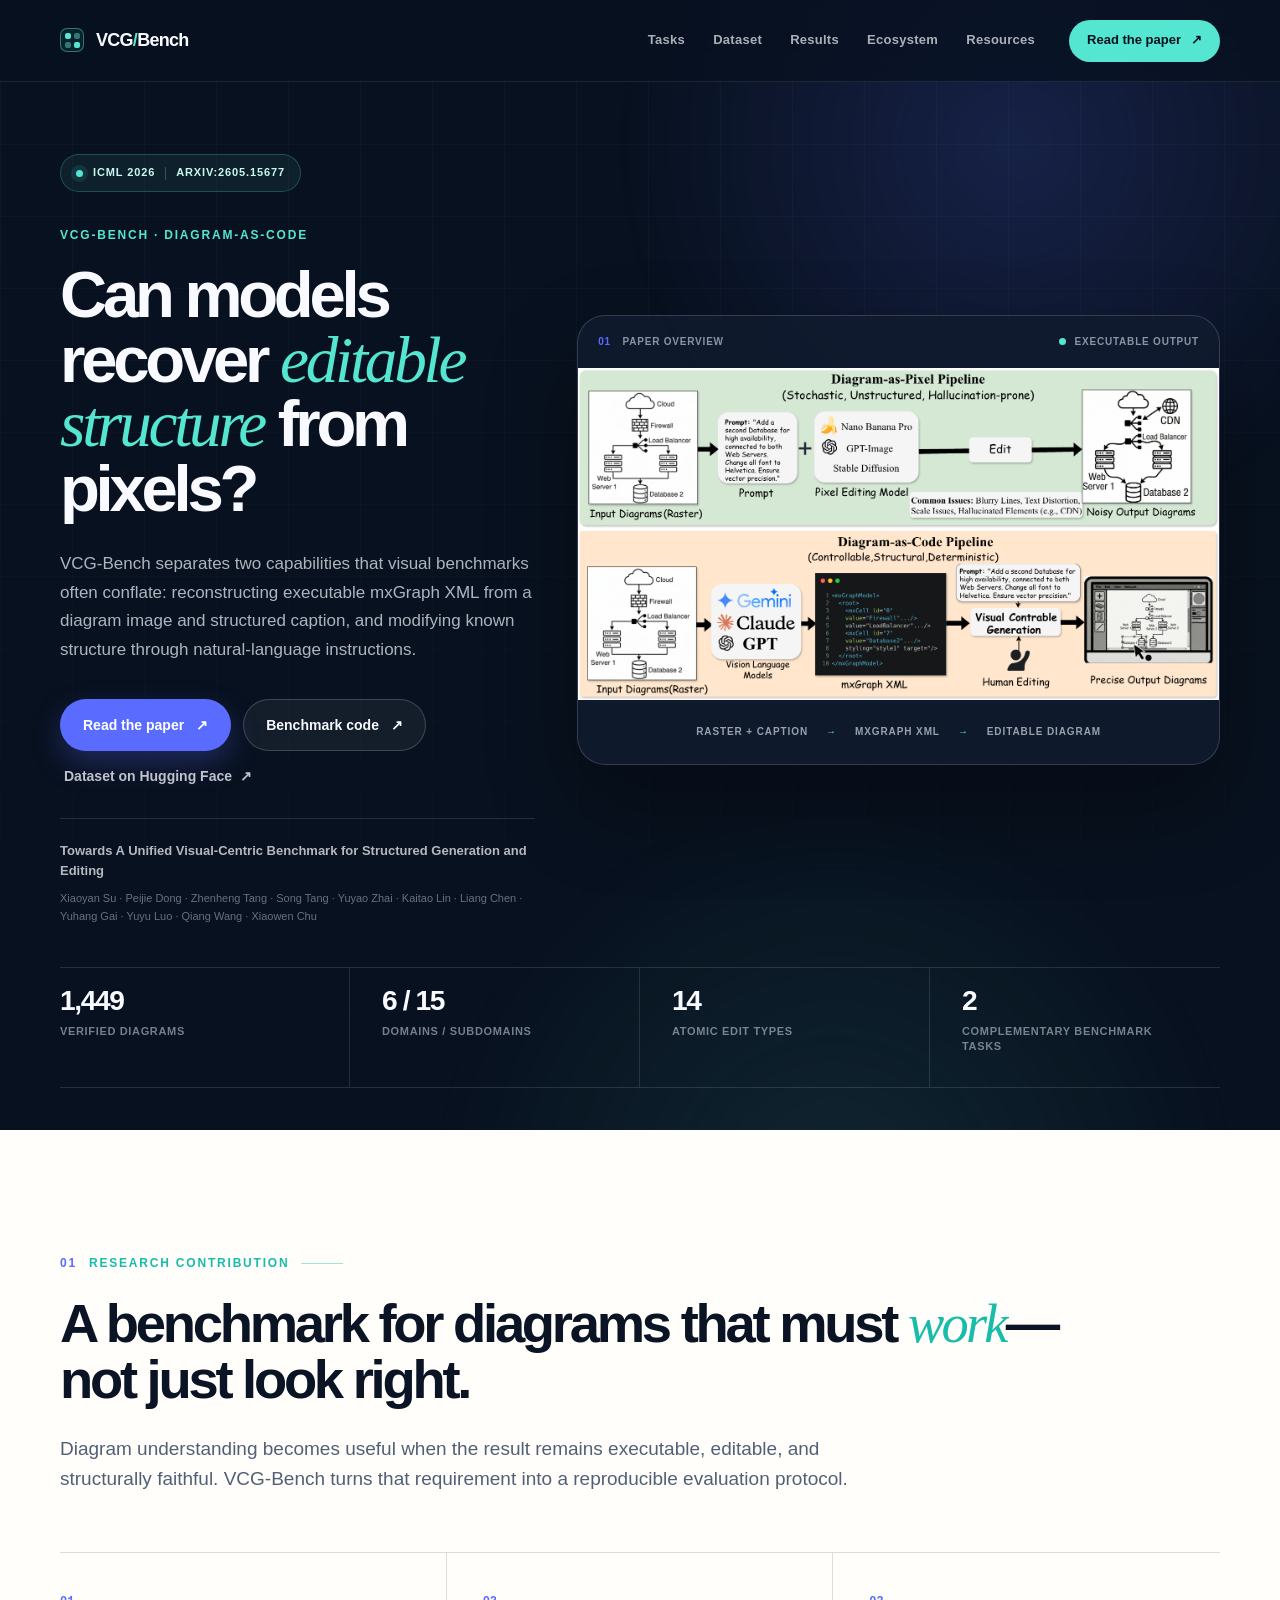
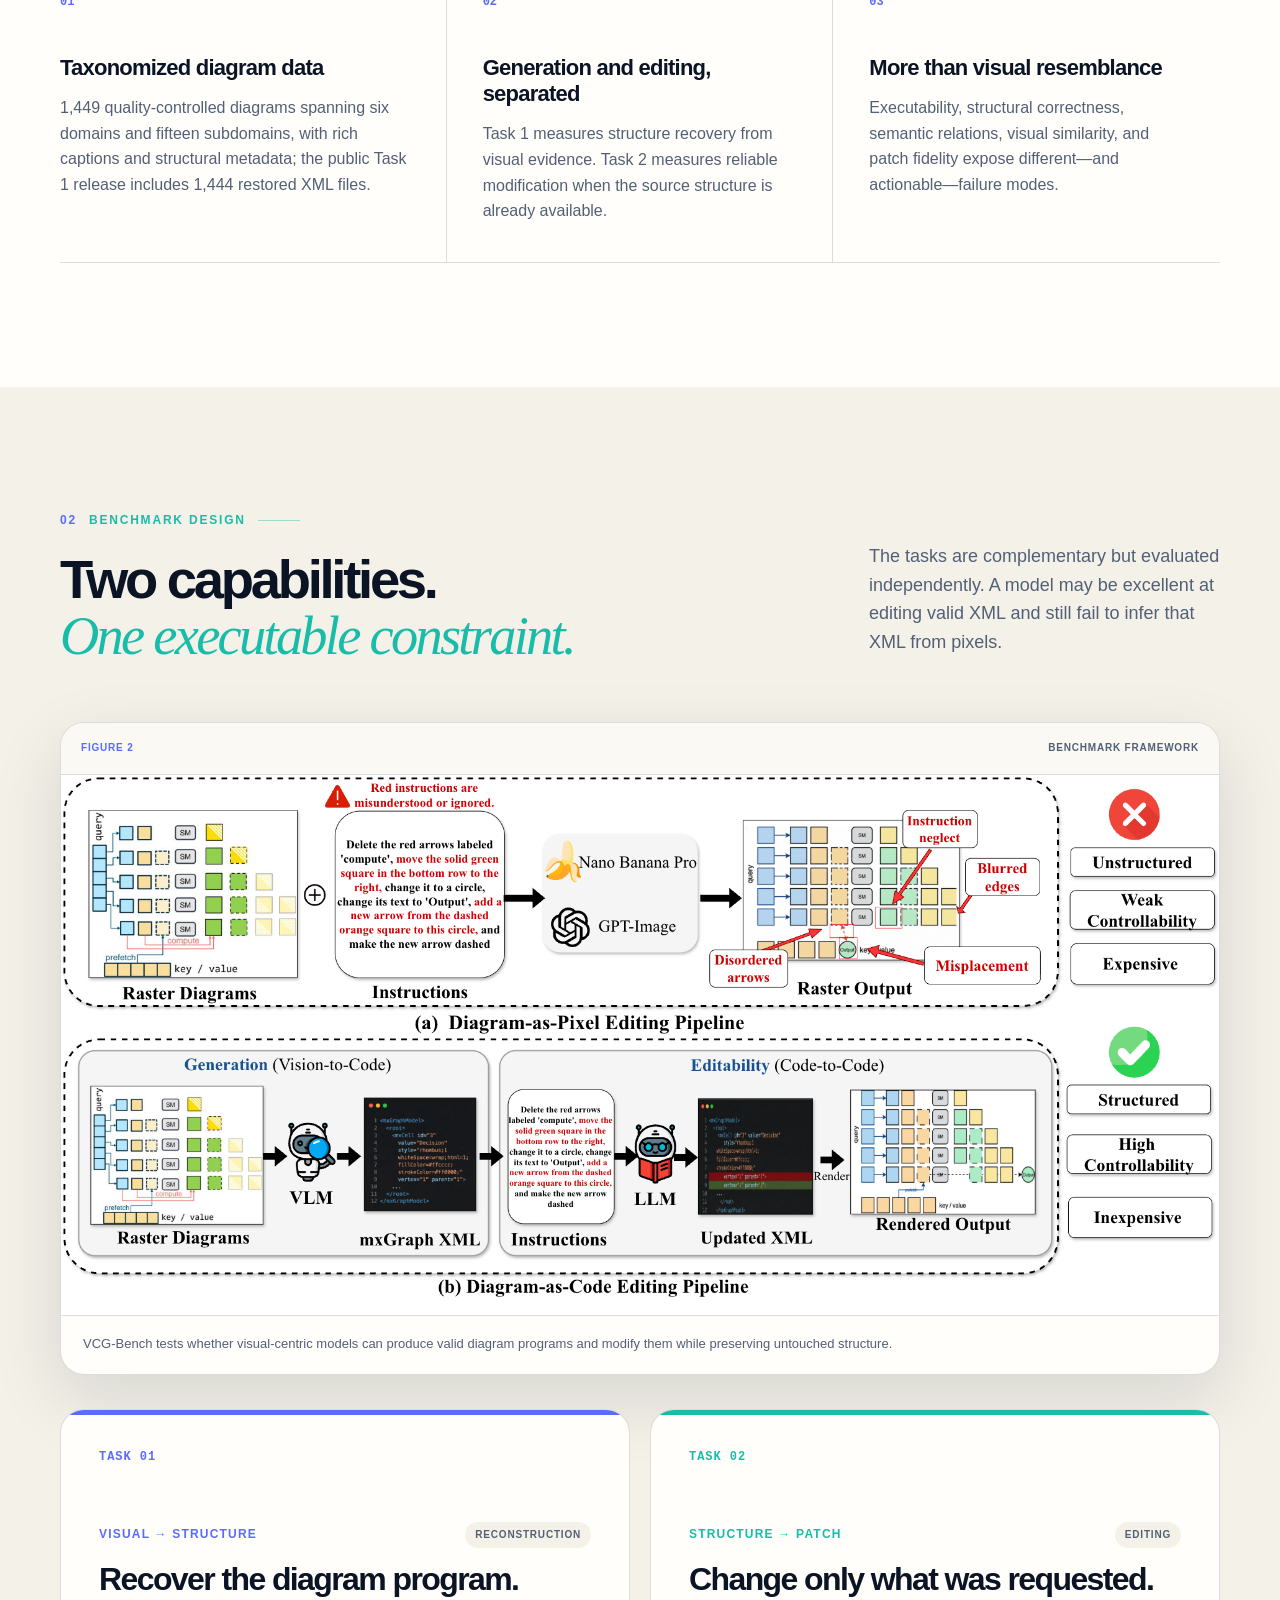
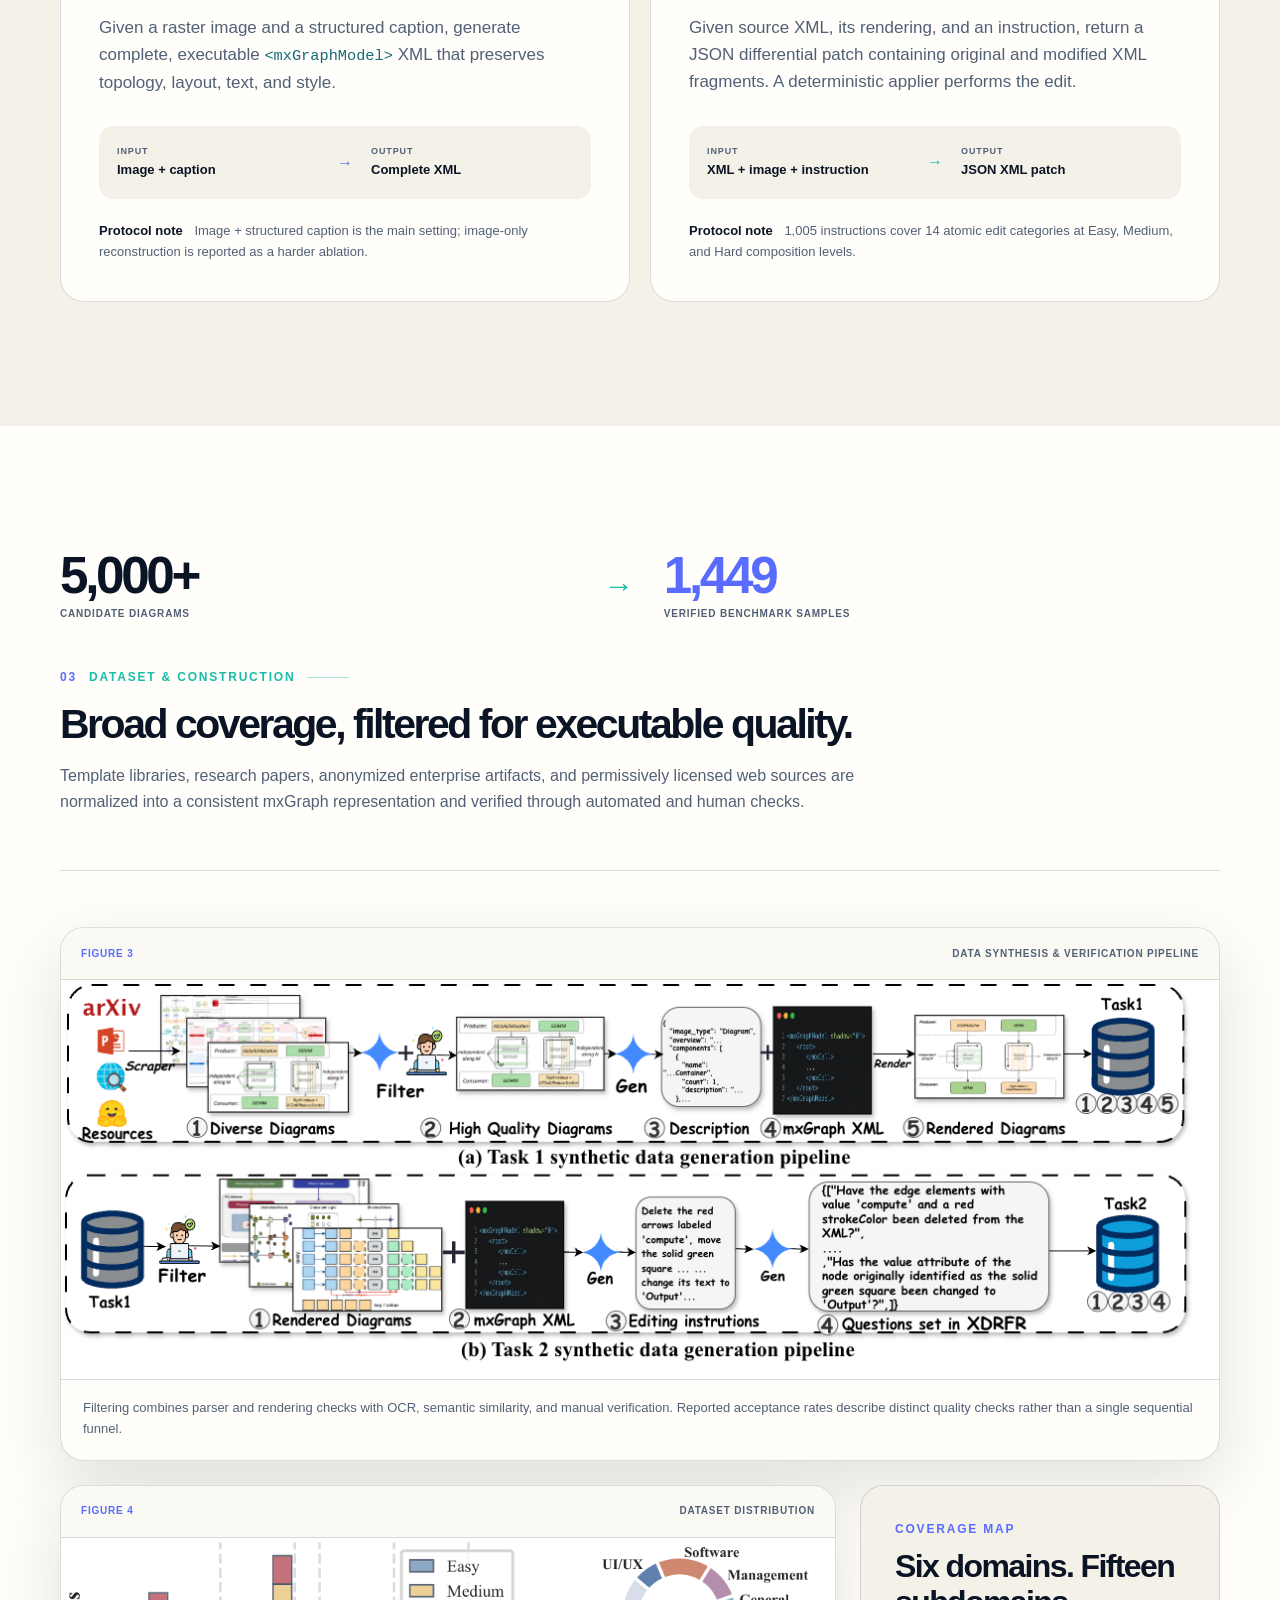
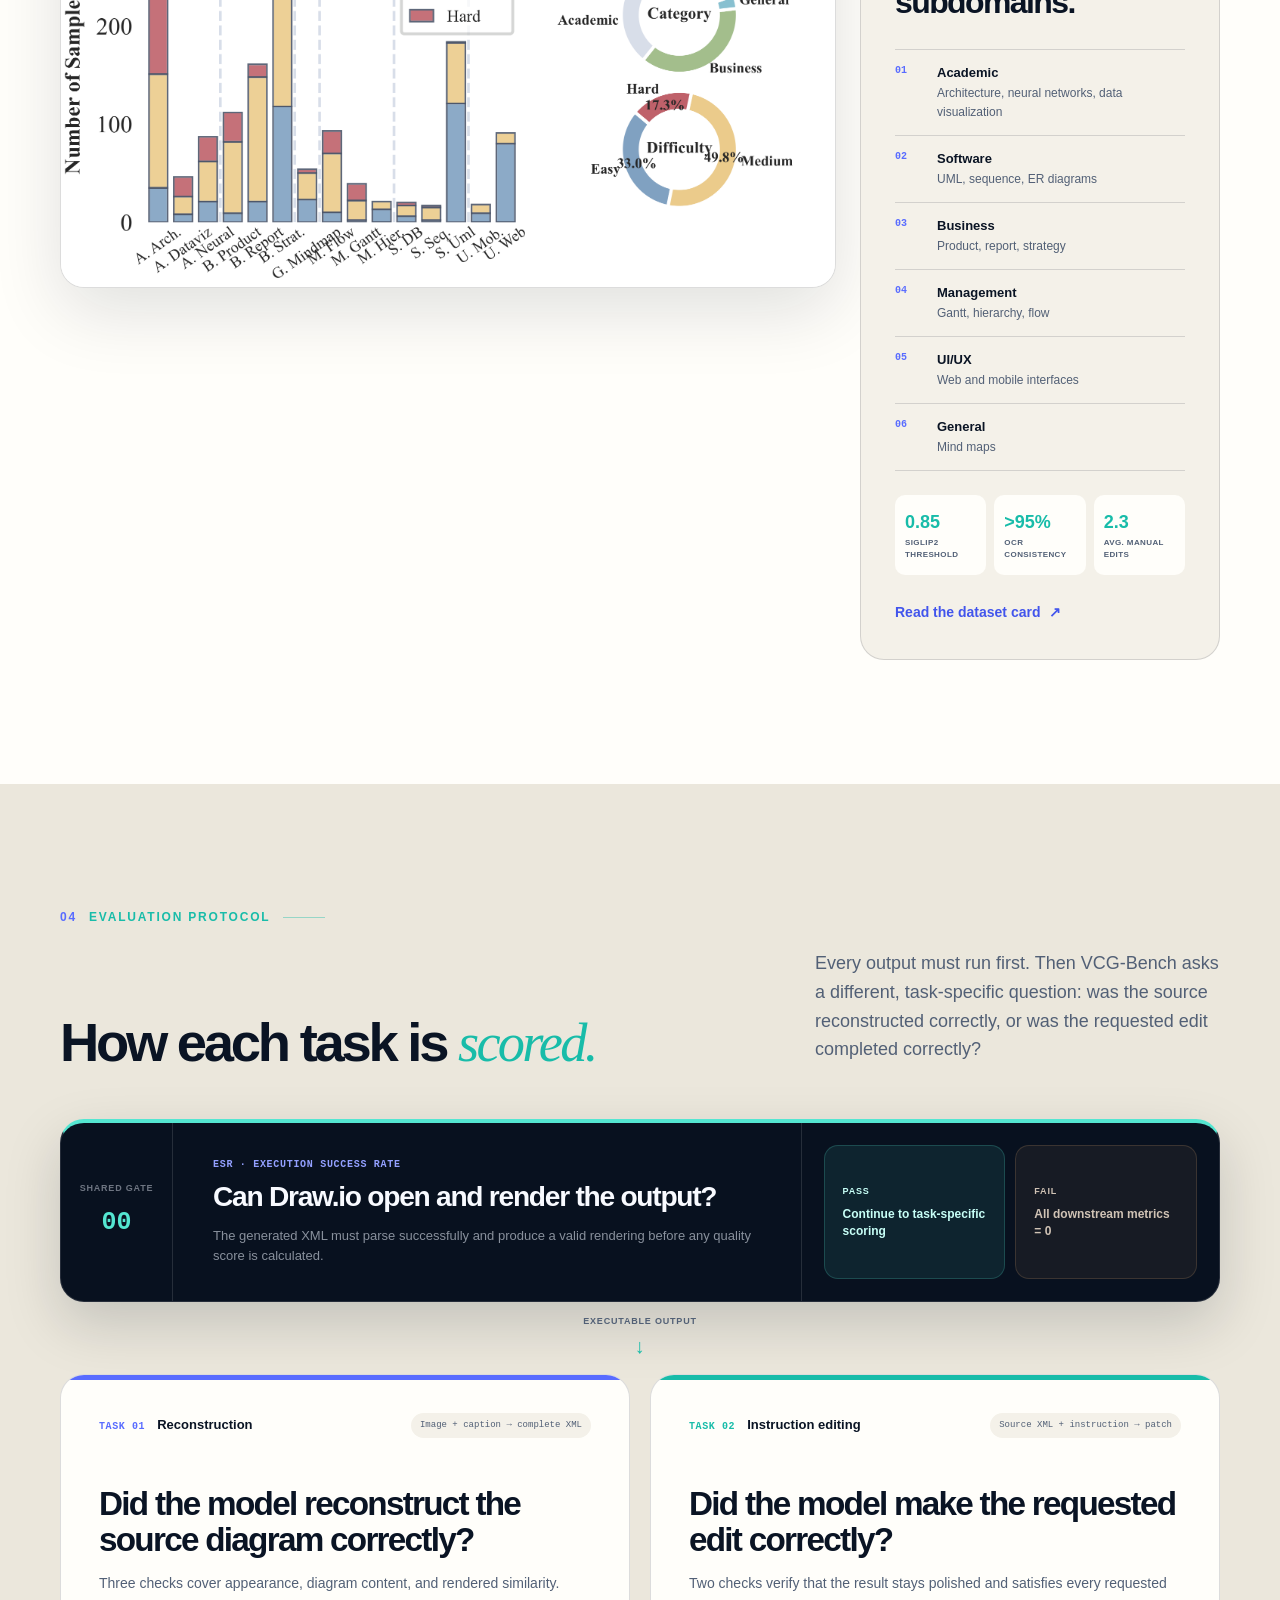
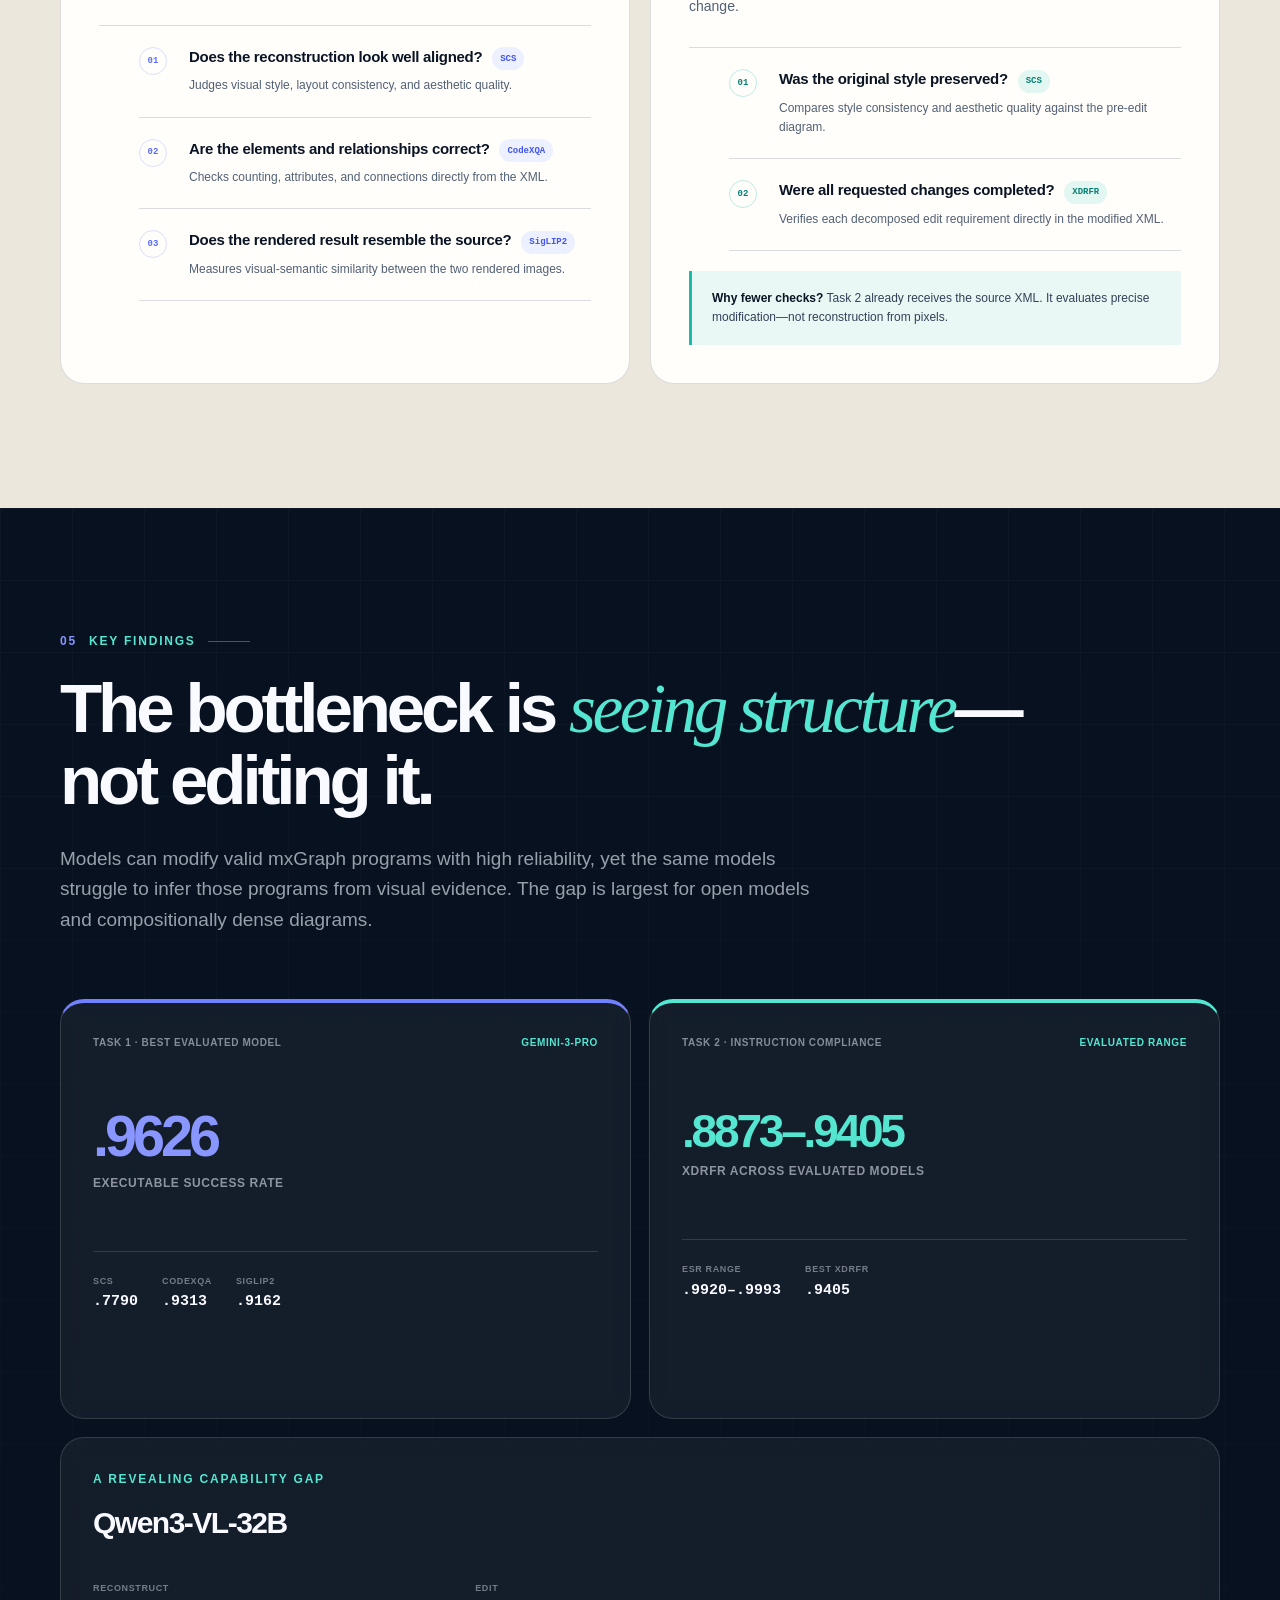
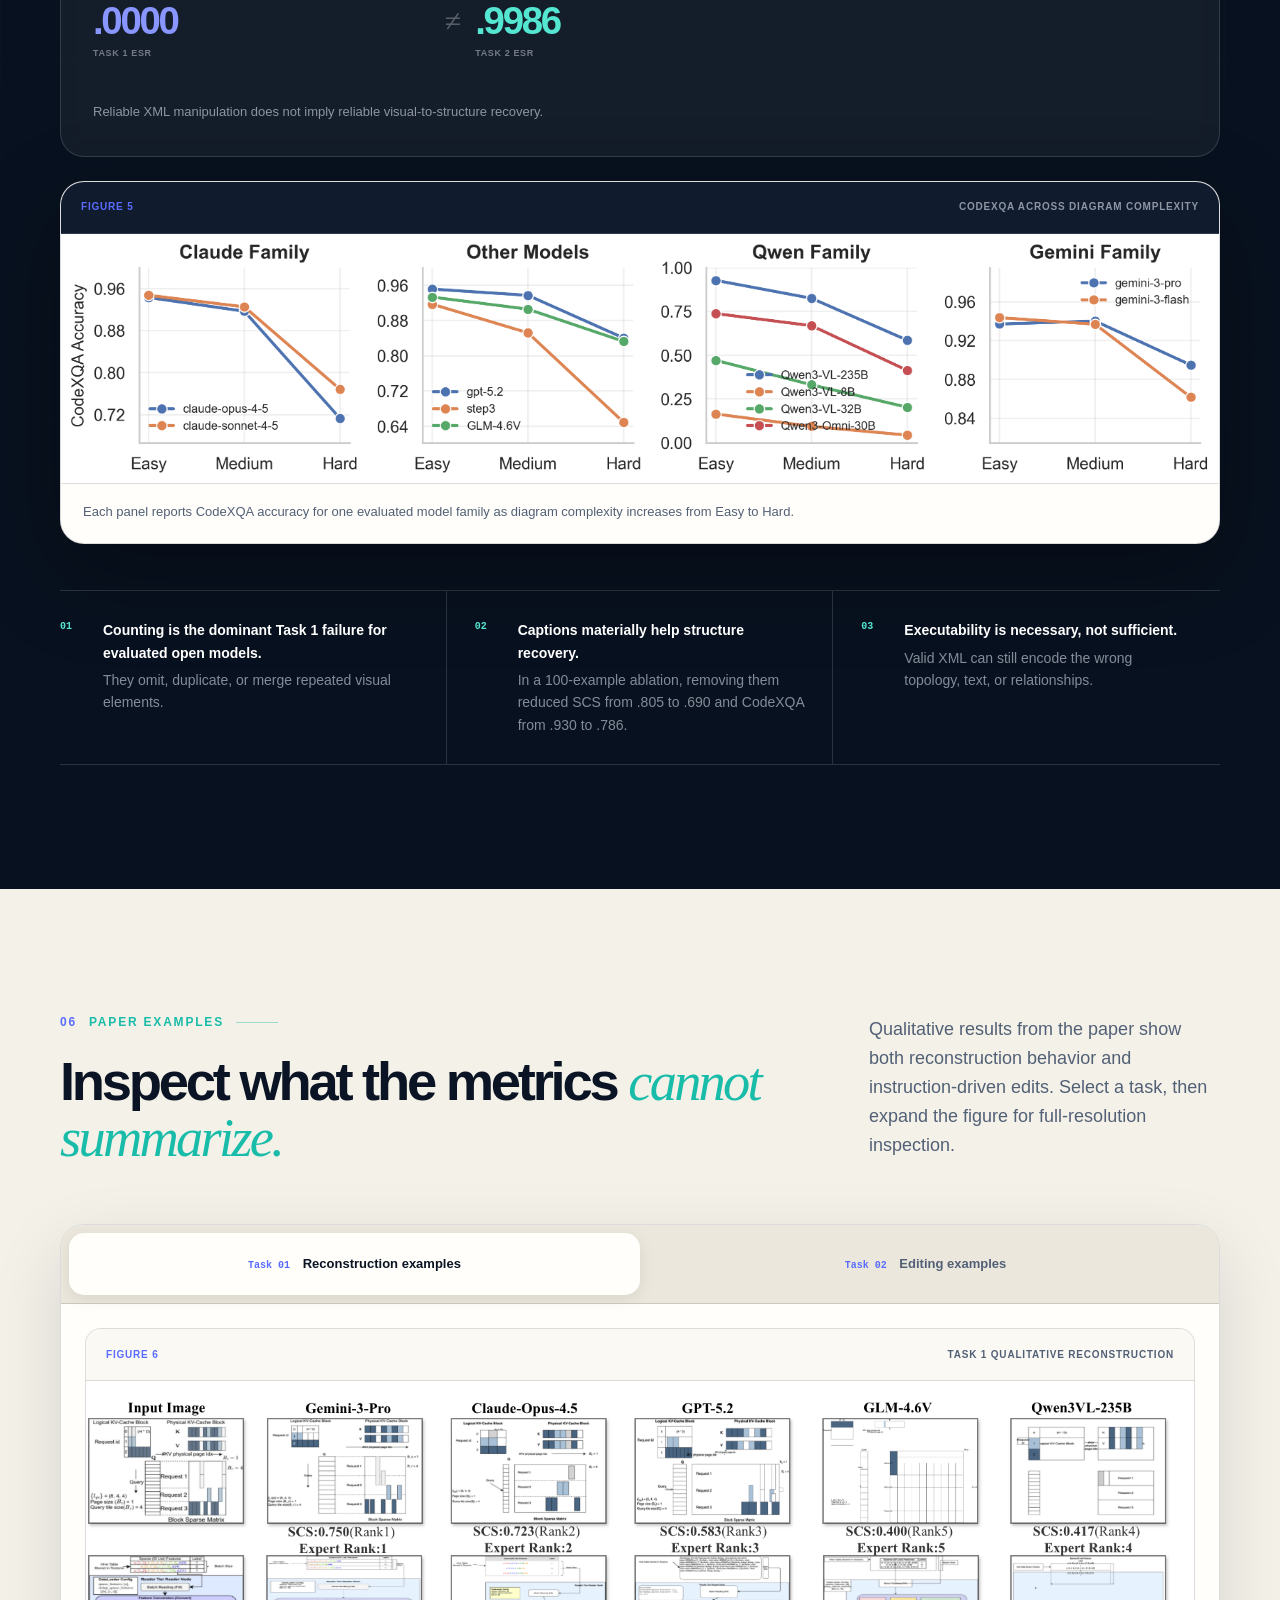
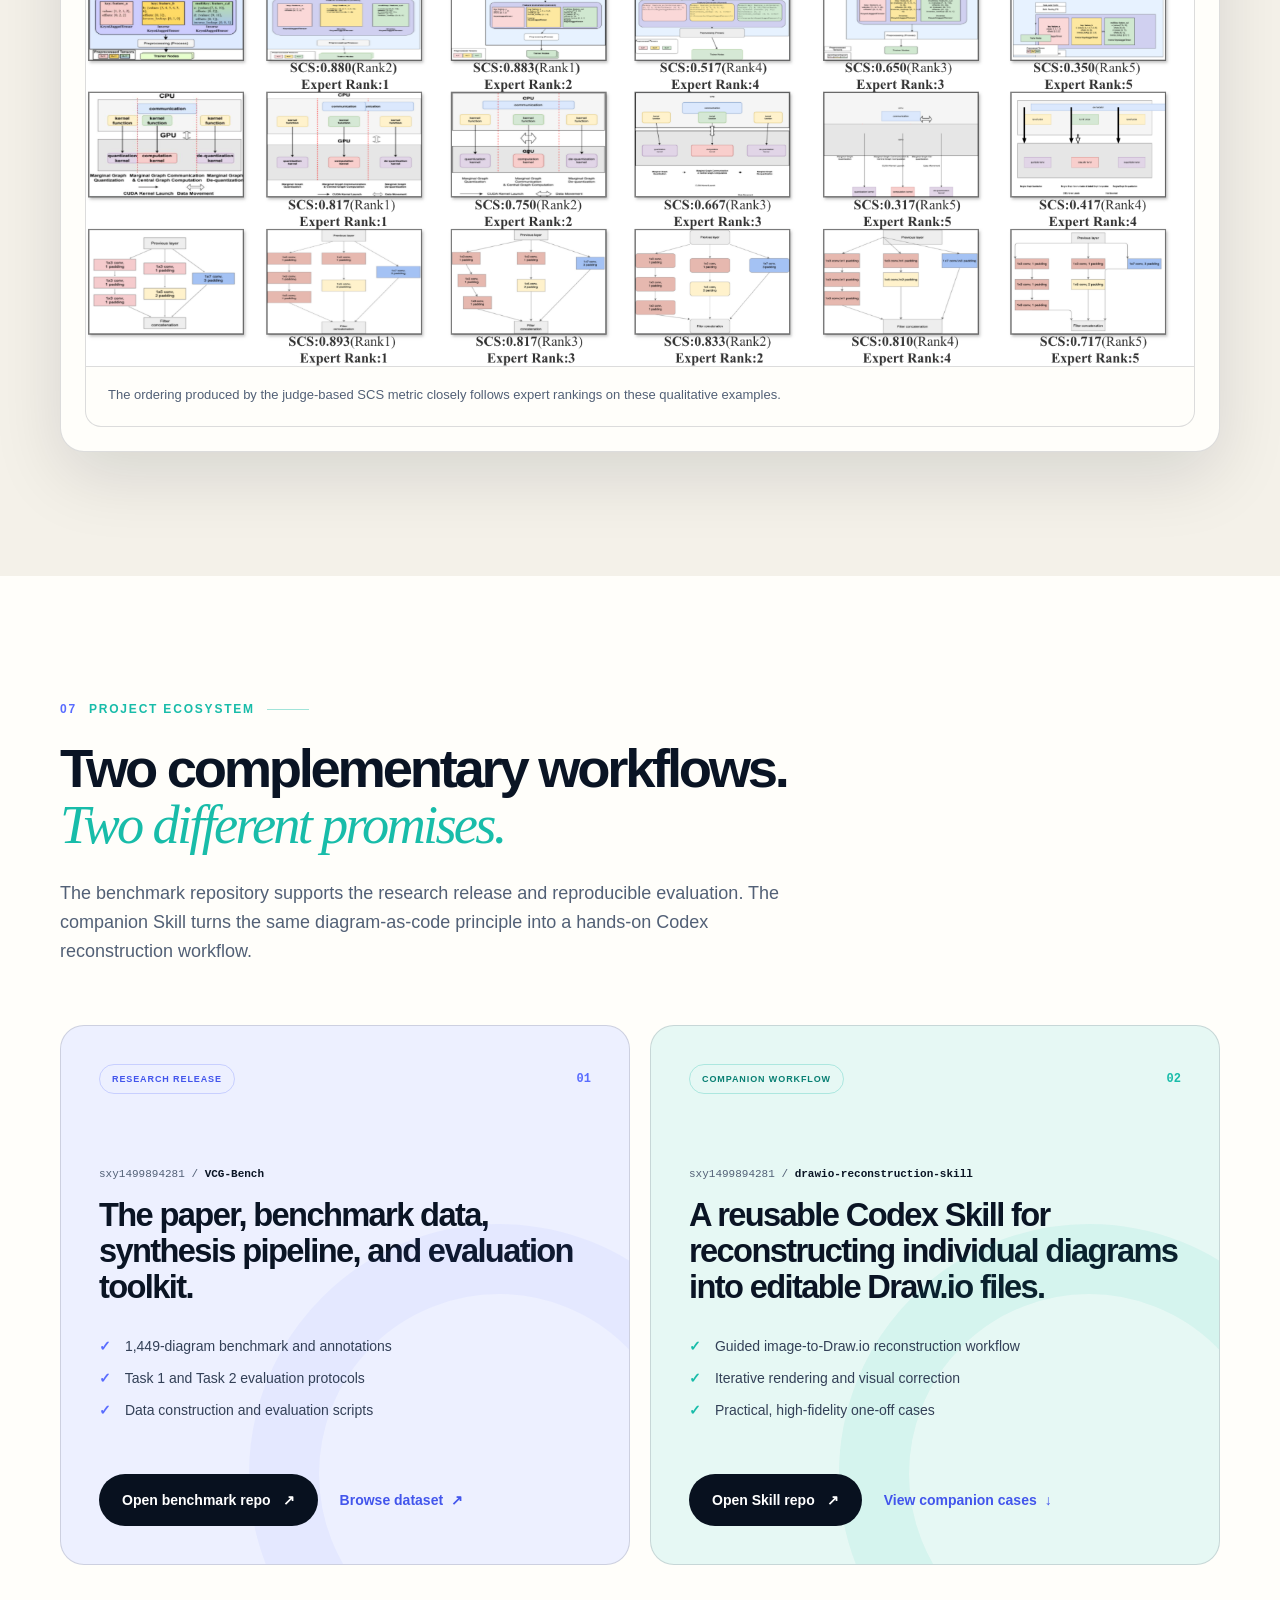
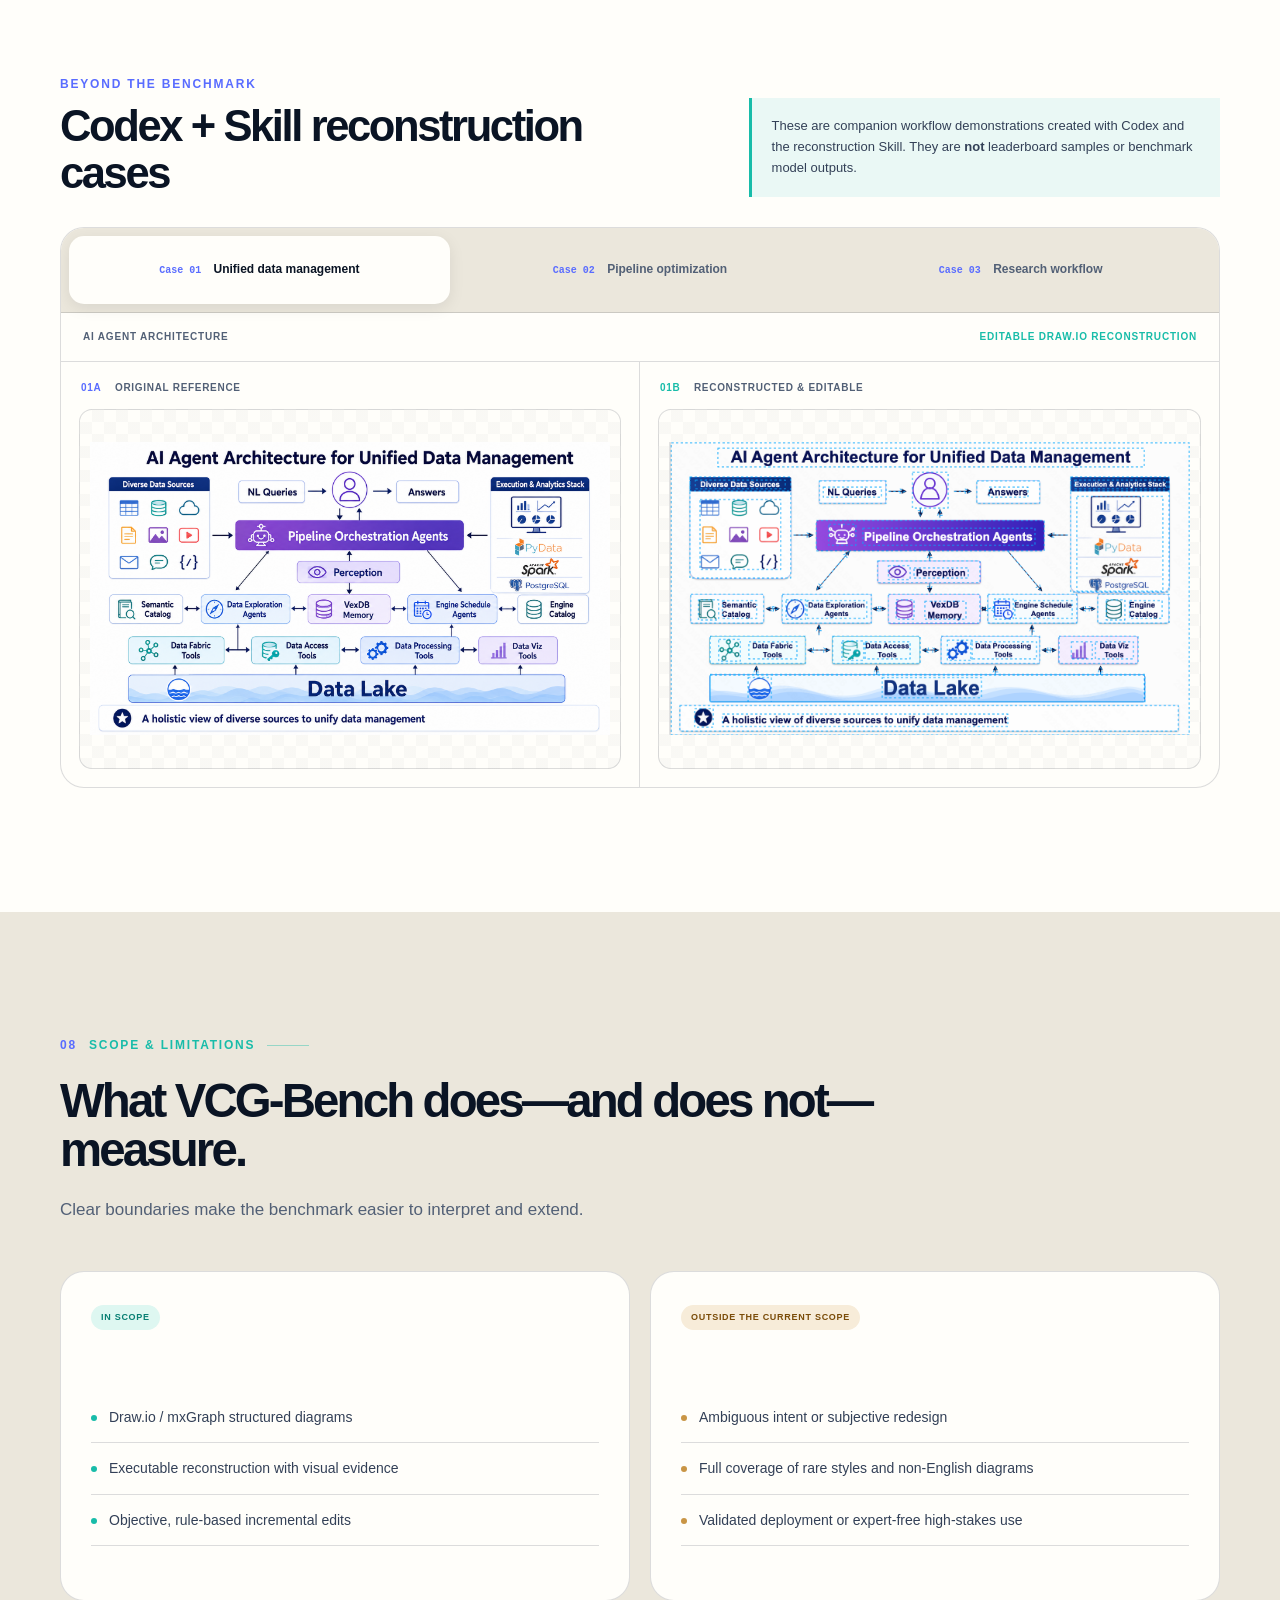
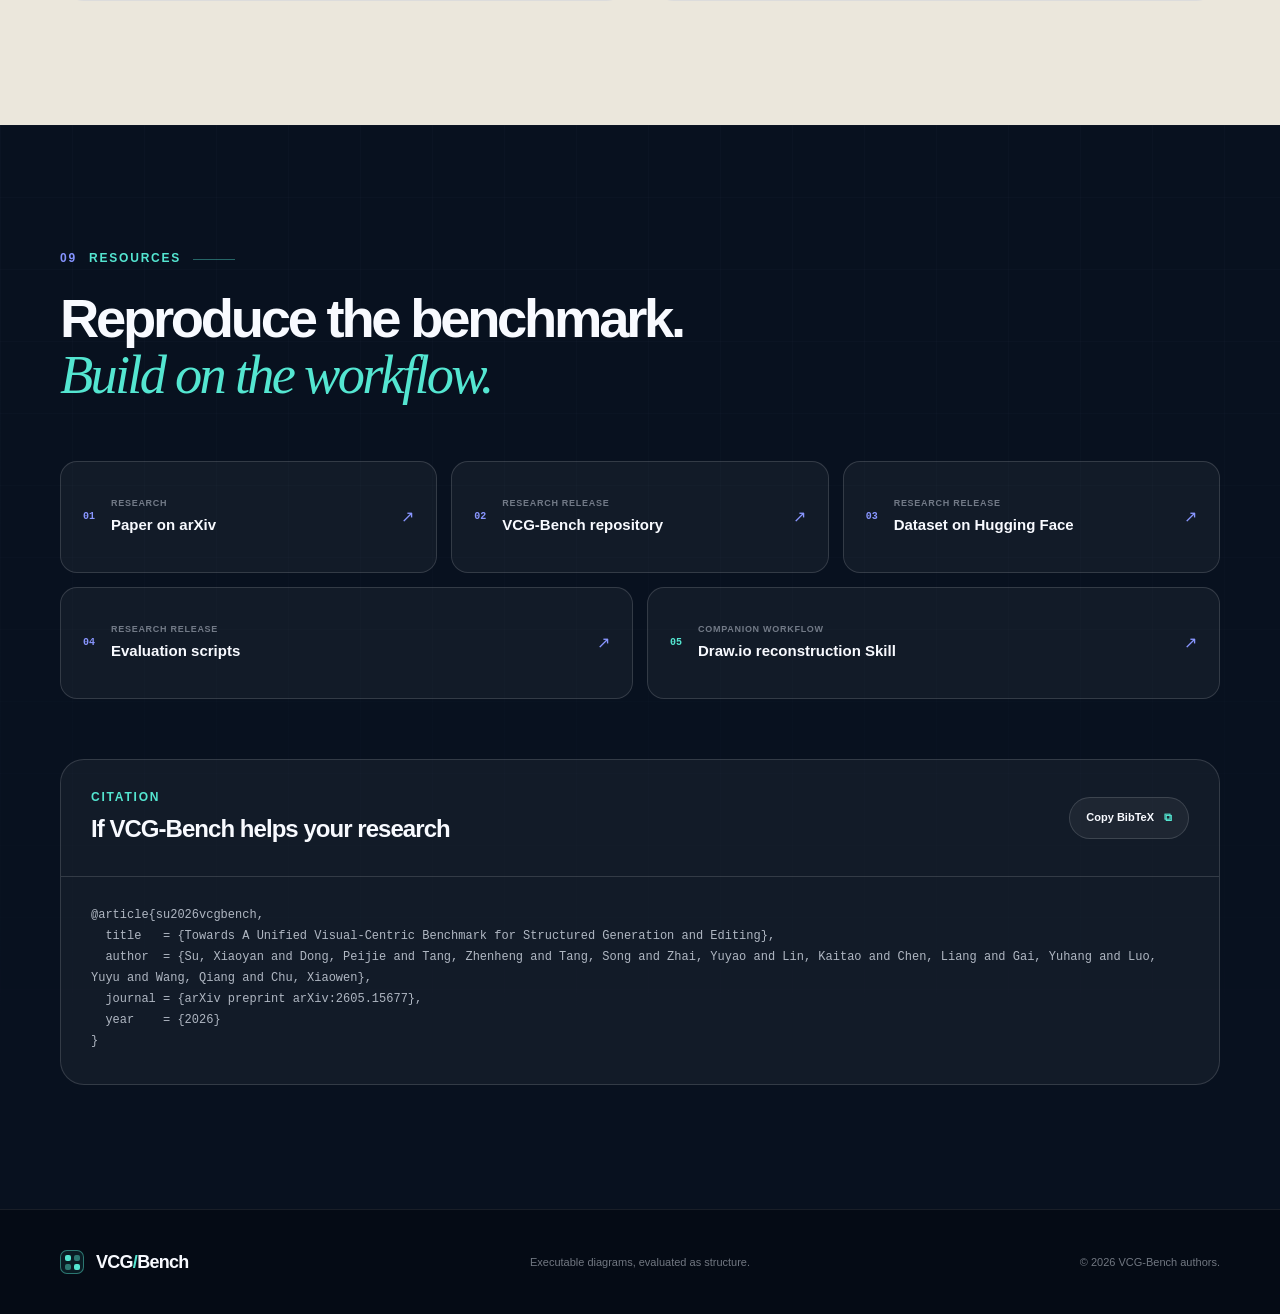
==== commit 72bc9a30: "Fix hero stats alignment" ====
--- a/docs/index.html
+++ b/docs/index.html
@@ -12,7 +12,7 @@
   <meta property="og:url" content="https://sxy1499894281.github.io/VCG-Bench/">
   <meta property="og:image" content="https://sxy1499894281.github.io/VCG-Bench/assets/paper/fig01-comparison.webp">
   <link rel="canonical" href="https://sxy1499894281.github.io/VCG-Bench/">
-  <link rel="stylesheet" href="site.css?v=20260714-paper2">
+  <link rel="stylesheet" href="site.css?v=20260714-paper3">
   <script>document.documentElement.classList.add('js');window.setTimeout(function(){if(!document.documentElement.classList.contains('js-ready'))document.documentElement.classList.remove('js');},3000);</script>
   <script src="site.js?v=20260714-paper2" defer></script>
 </head>
--- a/docs/site.css
+++ b/docs/site.css
@@ -623,11 +623,13 @@
 }
 
 .hero-stats > div {
-  display: flex;
-  align-items: baseline;
-  gap: 14px;
-  min-height: 92px;
-  padding: 0 24px;
+  display: grid;
+  grid-template-rows: auto 2.7em;
+  align-content: center;
+  align-items: start;
+  gap: 9px;
+  min-height: 118px;
+  padding: 20px 32px;
   border-right: 1px solid rgba(255, 255, 255, 0.12);
 }
 
@@ -641,14 +643,16 @@
 
 .hero-stats strong {
   font-size: clamp(28px, 2.2vw, 40px);
-  line-height: 1;
+  line-height: 0.95;
   letter-spacing: -0.05em;
 }
 
 .hero-stats span {
+  display: block;
   color: rgba(230, 236, 248, 0.5);
   font-size: 11px;
   font-weight: 700;
+  line-height: 1.35;
   letter-spacing: 0.06em;
   text-transform: uppercase;
 }
@@ -2695,8 +2699,8 @@
   }
 
   .hero-stats > div {
-    min-height: 82px;
-    padding: 0 16px;
+    min-height: 104px;
+    padding: 18px 16px;
   }
 
   .section {
